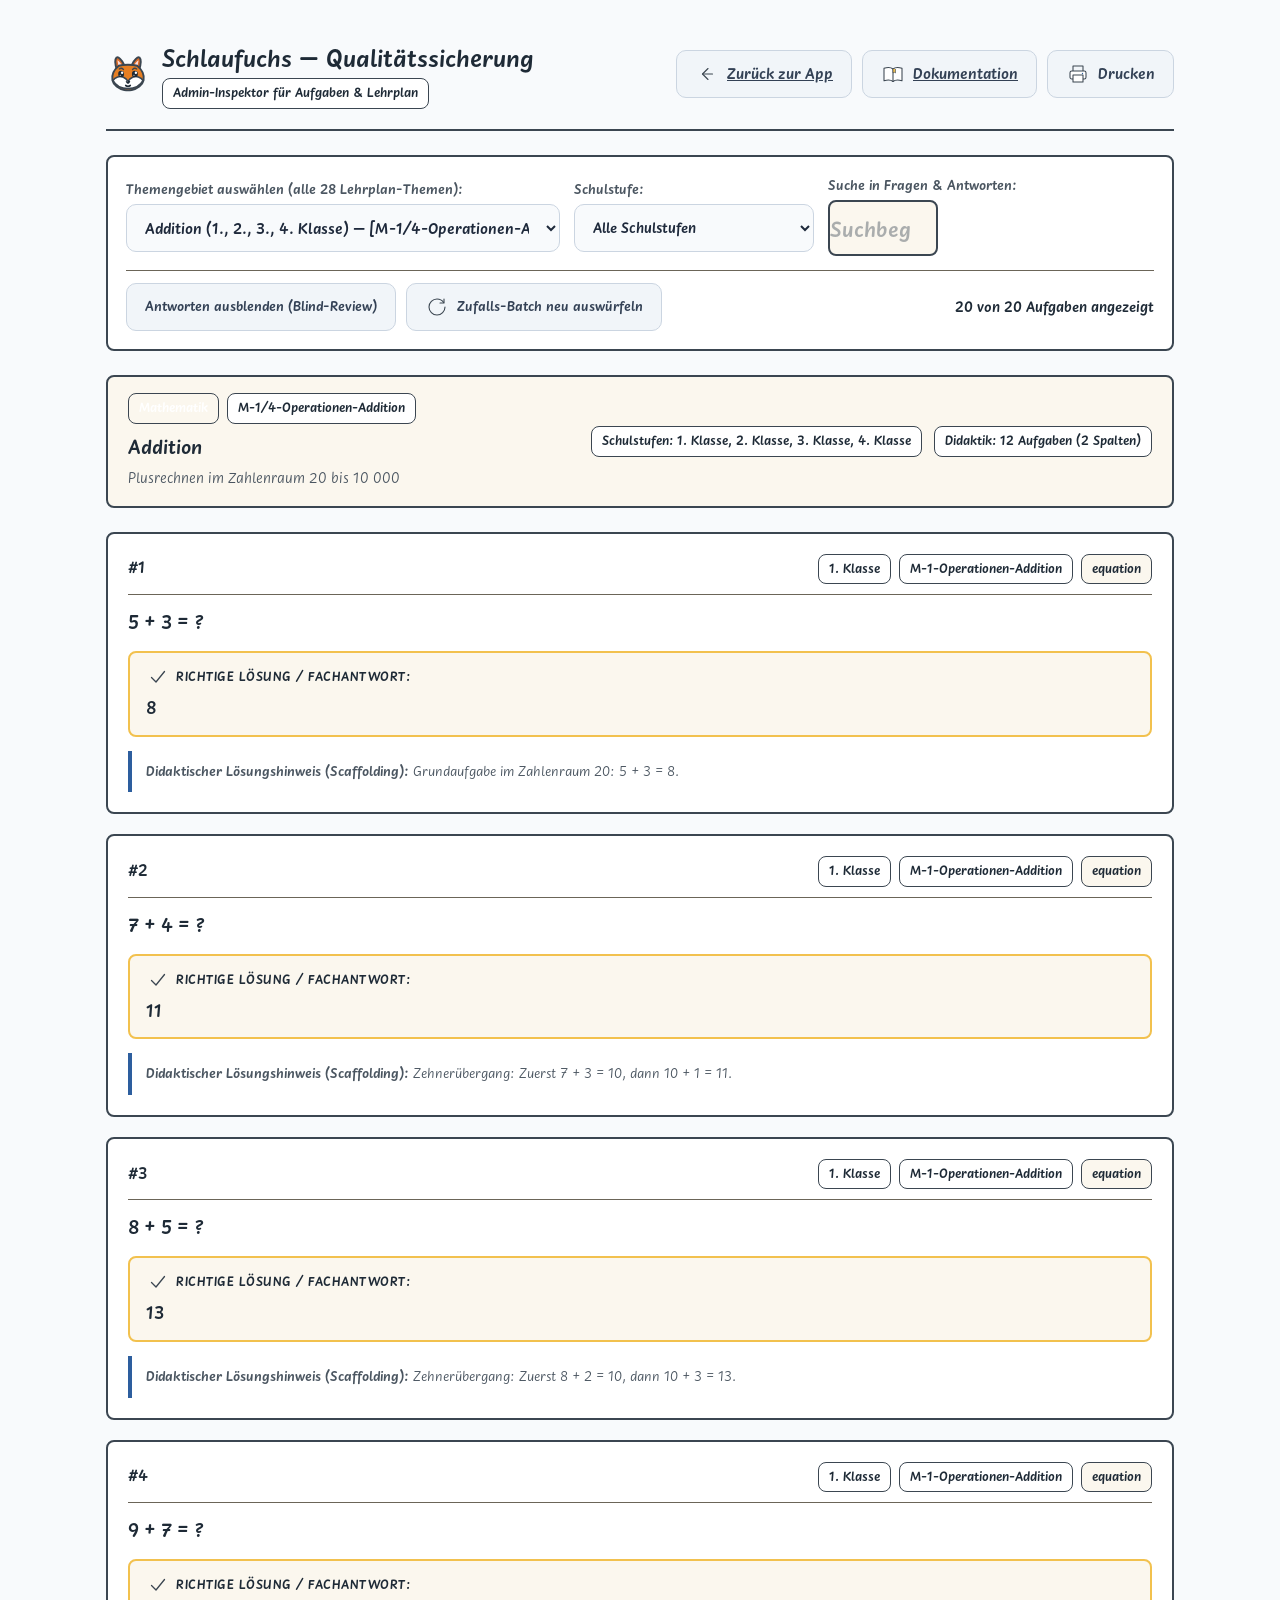
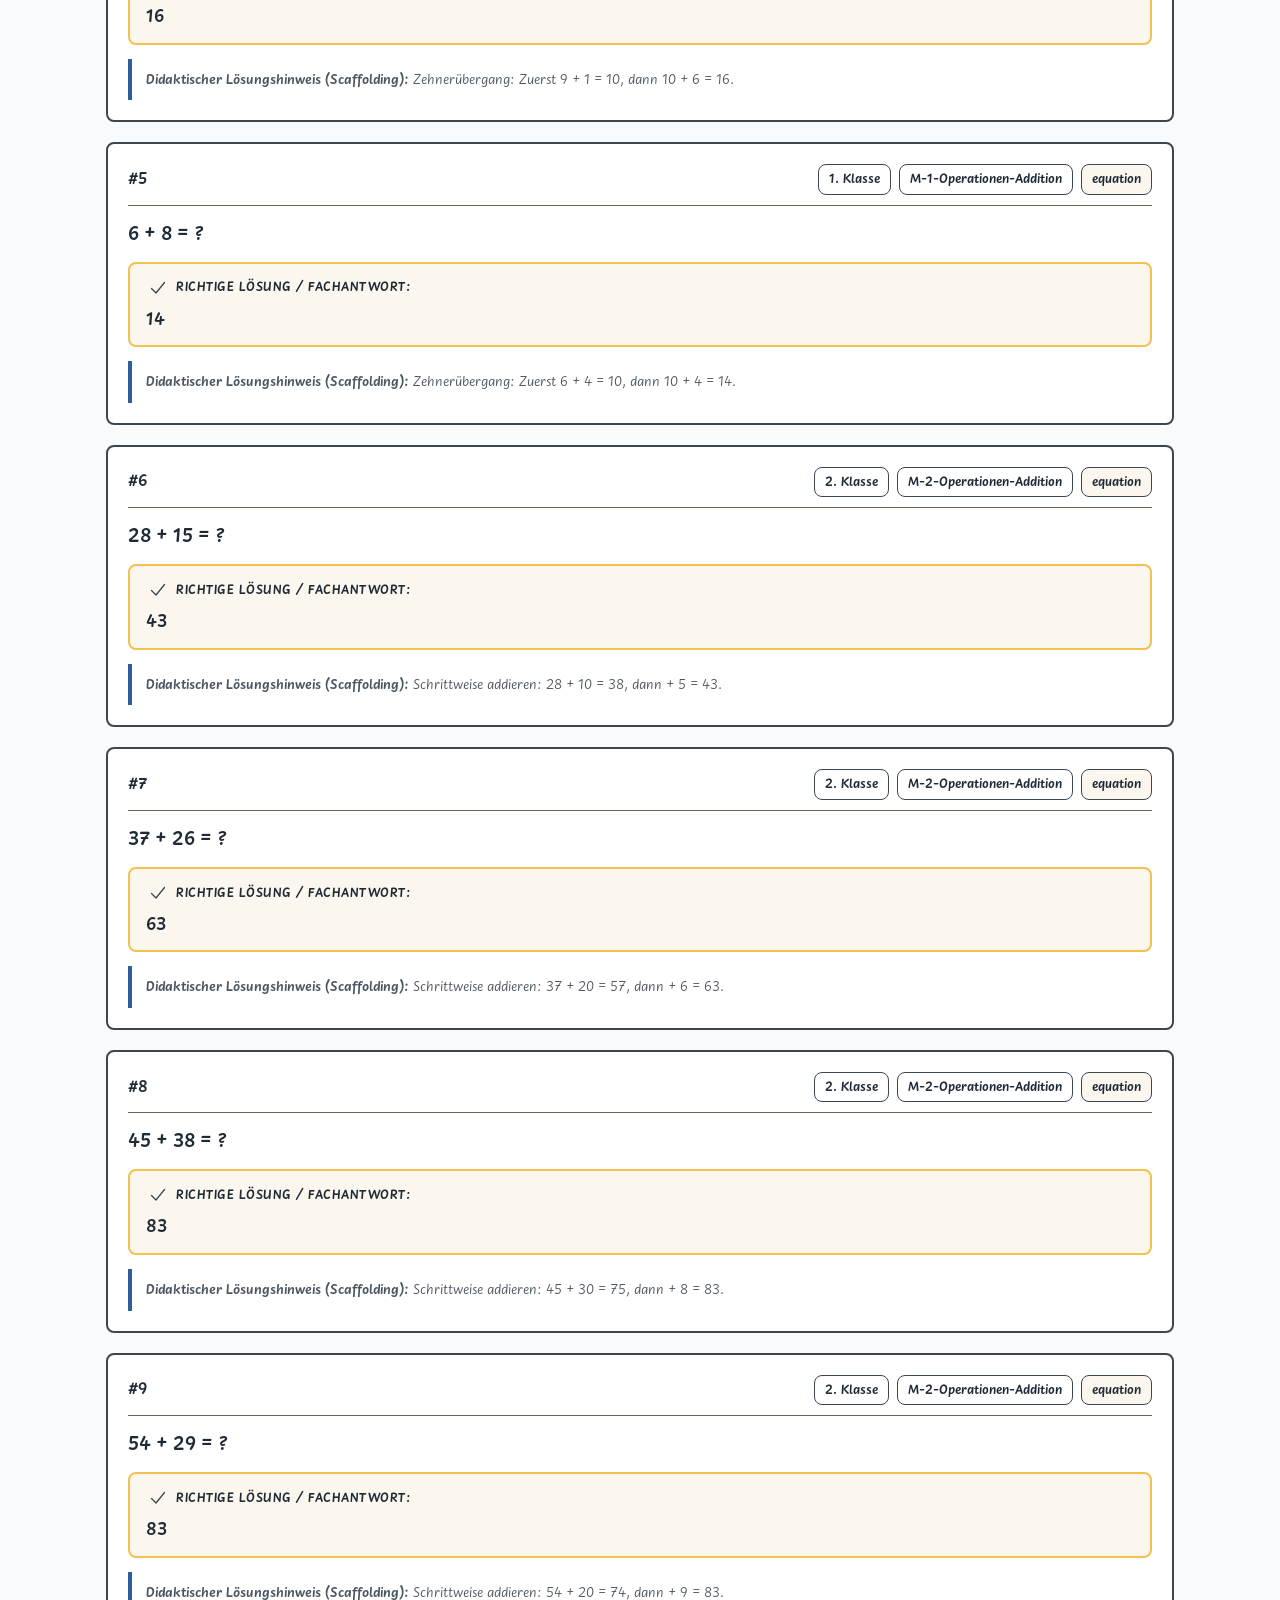
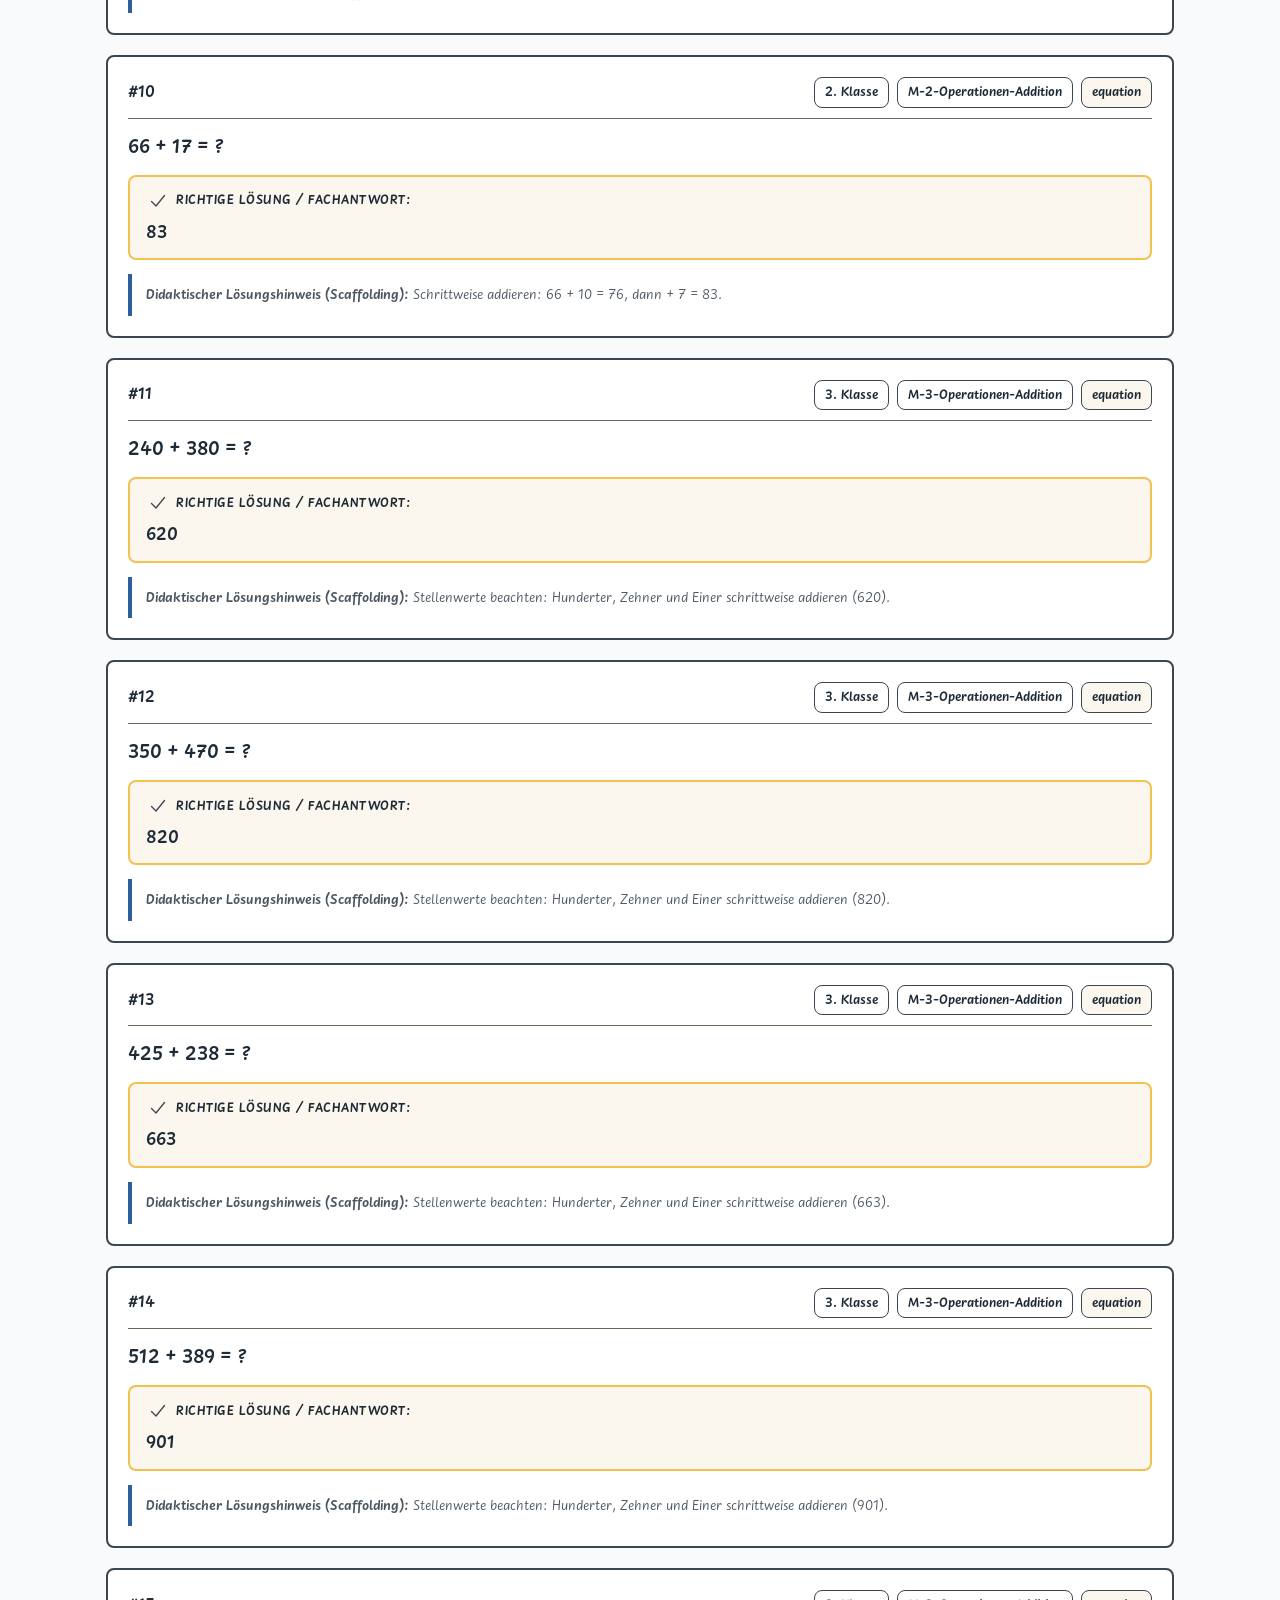
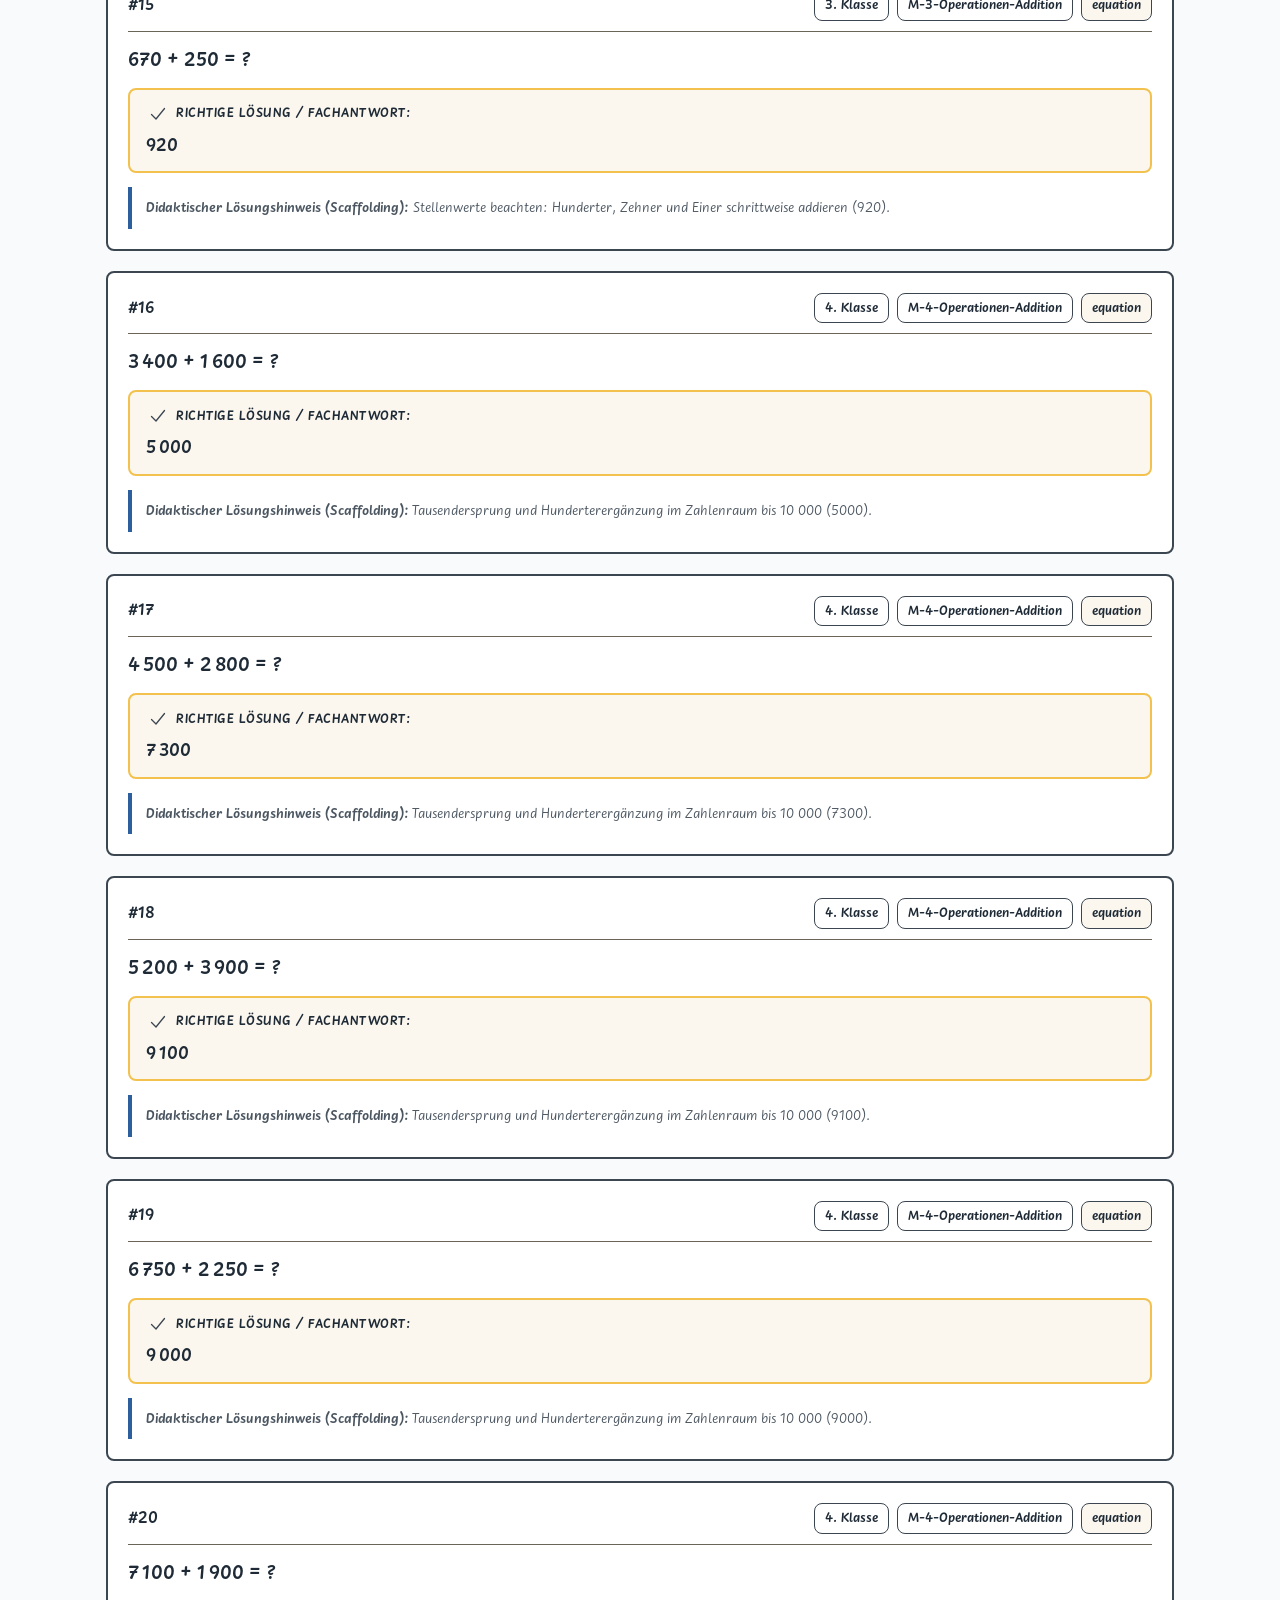
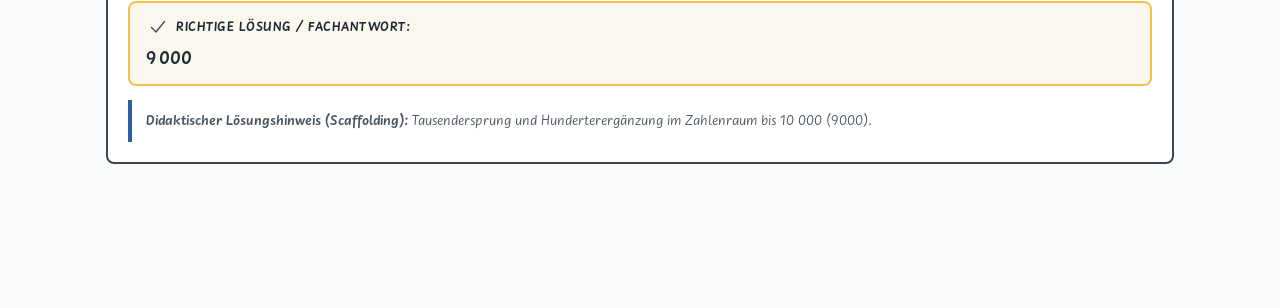
==== admin.html @ 3c5299da "refactor(admin): UX-Overhaul des Elternbereichs und einheitliches Design-System - Konsolidierung des" ====
<!DOCTYPE html>
<html lang="de-AT">
<head>
  <meta charset="UTF-8">
  <meta name="viewport" content="width=device-width, initial-scale=1.0">
  <title>Schlaufuchs – Aufgaben-Qualitätssicherung</title>
  <link rel="manifest" href="manifest.webmanifest">
  <meta name="theme-color" content="#FBF7EE">
  <link rel="stylesheet" href="css/tokens.css">
  <link rel="stylesheet" href="style.css">
  <style>
    /* Spezifische Layout-Stile für die Admin-QS-Seite (100 % Tokens, kein SaaS-Look) */
    .qa-page-container {
      max-width: 1100px;
      margin: 0 auto;
      padding: 24px 16px 64px 16px;
    }

    .qa-header {
      display: flex;
      justify-content: space-between;
      align-items: center;
      flex-wrap: wrap;
      gap: 16px;
      padding-bottom: 20px;
      border-bottom: 2px solid var(--linie);
      margin-bottom: 24px;
    }

    .qa-header-title {
      display: flex;
      align-items: center;
      gap: 12px;
    }

    .qa-header-title h1 {
      font-size: 1.6rem;
      margin: 0;
      color: var(--tinte);
    }

    .qa-badge {
      display: inline-block;
      padding: 4px 10px;
      background: var(--flaeche);
      border: 1.5px solid var(--linie);
      border-radius: var(--radius);
      font-size: 0.85rem;
      font-weight: 700;
      color: var(--tinte);
    }

    .qa-nav-actions {
      display: flex;
      gap: 10px;
      flex-wrap: wrap;
    }

    .qa-filter-panel {
      background: var(--flaeche);
      border: 2px solid var(--linie);
      border-radius: var(--radius);
      padding: 18px;
      margin-bottom: 24px;
      display: flex;
      flex-direction: column;
      gap: 14px;
    }

    .qa-filter-row {
      display: flex;
      gap: 14px;
      flex-wrap: wrap;
      align-items: center;
    }

    .qa-filter-group {
      display: flex;
      flex-direction: column;
      gap: 4px;
      flex: 1;
      min-width: 240px;
    }

    .qa-filter-label {
      font-weight: 700;
      font-size: 0.9rem;
      color: var(--tinte-leise);
    }

    .qa-topic-summary {
      background: var(--papier);
      border: 2px solid var(--linie);
      border-radius: var(--radius);
      padding: 16px 20px;
      margin-bottom: 24px;
      display: flex;
      justify-content: space-between;
      align-items: center;
      flex-wrap: wrap;
      gap: 16px;
    }

    .qa-topic-meta {
      display: flex;
      flex-direction: column;
      gap: 4px;
    }

    .qa-topic-meta h2 {
      margin: 0;
      font-size: 1.3rem;
      color: var(--tinte);
    }

    .qa-topic-meta p {
      margin: 0;
      color: var(--tinte-leise);
      font-size: 0.95rem;
    }

    .qa-topic-stats {
      display: flex;
      gap: 12px;
      align-items: center;
      flex-wrap: wrap;
    }

    .qa-task-card {
      background: var(--flaeche);
      border: 2px solid var(--linie);
      border-radius: var(--radius);
      padding: 20px;
      margin-bottom: 20px;
      display: flex;
      flex-direction: column;
      gap: 14px;
      break-inside: avoid;
    }

    .qa-task-header {
      display: flex;
      justify-content: space-between;
      align-items: center;
      flex-wrap: wrap;
      gap: 8px;
      padding-bottom: 10px;
      border-bottom: 1px solid var(--linie-leise);
    }

    .qa-task-index {
      font-weight: 800;
      font-size: 1.05rem;
      color: var(--tinte);
    }

    .qa-task-badges {
      display: flex;
      gap: 8px;
      align-items: center;
      flex-wrap: wrap;
    }

    .qa-task-question {
      font-size: 1.25rem;
      font-weight: 700;
      color: var(--tinte);
      line-height: 1.4;
      white-space: pre-wrap;
    }

    .qa-visual-box {
      max-width: 240px;
      margin: 8px 0;
      padding: 8px;
      background: var(--papier);
      border: 1px solid var(--linie-leise);
      border-radius: var(--radius);
      display: flex;
      justify-content: center;
      align-items: center;
    }

    .qa-visual-box svg {
      max-width: 100%;
      height: auto;
      display: block;
    }

    .qa-answer-box {
      background: var(--papier);
      border: 2px solid var(--richtig);
      border-radius: var(--radius);
      padding: 12px 16px;
      display: flex;
      flex-direction: column;
      gap: 6px;
    }

    .qa-answer-title {
      font-size: 0.85rem;
      font-weight: 800;
      text-transform: uppercase;
      letter-spacing: 0.5px;
      color: var(--tinte);
      display: flex;
      align-items: center;
      gap: 6px;
    }

    .qa-answer-content {
      font-size: 1.15rem;
      font-weight: 800;
      color: var(--tinte);
    }

    .qa-options-list {
      display: grid;
      grid-template-columns: repeat(auto-fit, minmax(200px, 1fr));
      gap: 8px;
      margin-top: 8px;
    }

    .qa-option-item {
      padding: 8px 12px;
      border: 1.5px solid var(--linie-leise);
      border-radius: var(--radius);
      background: var(--flaeche);
      font-size: 0.95rem;
      display: flex;
      align-items: center;
      gap: 8px;
    }

    .qa-option-item.correct {
      border-color: var(--richtig);
      background: #FDF9EE;
      font-weight: 700;
    }

    .qa-hint-box {
      padding: 10px 14px;
      background: var(--flaeche);
      border-left: 4px solid var(--mathe);
      border-radius: 0 var(--radius) var(--radius) 0;
      font-size: 0.9rem;
      color: var(--tinte-leise);
    }

    .qa-hidden-answer {
      color: transparent;
      background: var(--linie-leise);
      border-radius: var(--radius);
      user-select: none;
      transition: background 0.2s ease, color 0.2s ease;
    }

    .qa-hidden-answer:hover {
      color: var(--tinte);
      background: transparent;
      cursor: pointer;
    }

    @media print {
      .qa-header, .qa-filter-panel, .qa-nav-actions {
        display: none !important;
      }
      .qa-page-container {
        padding: 0;
        max-width: 100%;
      }
      .qa-task-card {
        border-color: #000;
        page-break-inside: avoid;
      }
    }
  </style>
</head>
<body>
  <div class="qa-page-container">
    
    <!-- HEADER -->
    <header class="qa-header">
      <div class="qa-header-title">
        <img src="assets/icons/fuchs.svg" width="44" height="44" alt="Schlaufuchs">
        <div>
          <h1>Schlaufuchs – Qualitätssicherung</h1>
          <span class="qa-badge">Admin-Inspektor für Aufgaben & Lehrplan</span>
        </div>
      </div>
      <div class="qa-nav-actions">
        <a href="index.html" class="btn btn-secondary">
          <img src="assets/icons/zurueck.svg" class="icon-inline-svg" alt="">
          <span>Zurück zur App</span>
        </a>
        <a href="dokumentation.html" class="btn btn-secondary">
          <img src="assets/icons/buch.svg" class="icon-inline-svg" alt="">
          <span>Dokumentation</span>
        </a>
        <button id="btn-print-qa" class="btn btn-secondary" onclick="window.print()">
          <img src="assets/icons/drucken.svg" class="icon-inline-svg" alt="">
          <span>Drucken</span>
        </button>
      </div>
    </header>

    <!-- FILTER & STEUERUNG -->
    <section class="qa-filter-panel" aria-label="Aufgaben-Filter">
      <div class="qa-filter-row">
        <!-- Themen-Auswahl Dropdown -->
        <div class="qa-filter-group" style="flex: 2;">
          <label for="select-qa-topic" class="qa-filter-label">Themengebiet auswählen (alle 28 Lehrplan-Themen):</label>
          <select id="select-qa-topic" class="select-input" style="font-weight: 700; font-size: 1rem;"></select>
        </div>

        <!-- Schulstufen-Filter -->
        <div class="qa-filter-group" style="flex: 1;">
          <label for="select-qa-grade" class="qa-filter-label">Schulstufe:</label>
          <select id="select-qa-grade" class="select-input">
            <option value="all">Alle Schulstufen</option>
            <option value="1">1. Klasse</option>
            <option value="2">2. Klasse</option>
            <option value="3">3. Klasse</option>
            <option value="4">4. Klasse</option>
          </select>
        </div>

        <!-- Volltext-Suche -->
        <div class="qa-filter-group" style="flex: 1.5;">
          <label for="input-qa-search" class="qa-filter-label">Suche in Fragen & Antworten:</label>
          <input type="search" id="input-qa-search" class="task-input" placeholder="Suchbegriff eingeben..." autocomplete="off">
        </div>
      </div>

      <div class="qa-filter-row" style="justify-content: space-between; border-top: 1px solid var(--linie-leise); padding-top: 12px;">
        <div style="display: flex; gap: 10px; align-items: center; flex-wrap: wrap;">
          <button id="btn-toggle-answers" class="btn btn-secondary" style="font-size: 0.9rem;">
            <span>Antworten ausblenden (Blind-Review)</span>
          </button>
          <button id="btn-regenerate-batch" class="btn btn-secondary" style="font-size: 0.9rem;">
            <img src="assets/icons/neuladen.svg" class="icon-inline-svg" alt="">
            <span>Zufalls-Batch neu auswürfeln</span>
          </button>
        </div>
        <div id="qa-stats-counter" style="font-weight: 700; color: var(--tinte); font-size: 0.95rem;">
          0 Aufgaben geladen
        </div>
      </div>
    </section>

    <!-- THEMEN-STECKBRIEF -->
    <section id="qa-topic-summary" class="qa-topic-summary"></section>

    <!-- AUFGABEN-LISTE -->
    <main id="qa-tasks-container"></main>

  </div>

  <!-- CORE & LOGIK-SKRIPTE -->
  <script src="js/core/format.js"></script>
  <script src="js/core/storage.js"></script>
  <script src="js/core/random.js"></script>
  <script src="js/core/texte.js"></script>
  <script src="js/core/topics.js"></script>
  <script src="js/clock.js"></script>
  <script src="js/signs.js"></script>
  <script src="js/generators/math.js"></script>
  <script src="js/generators/german.js"></script>
  <script src="js/generators/general.js"></script>
  <script src="js/generators/brain.js"></script>
  <script src="js/admin-qa.js"></script>

  <!-- INTERAKTIVER CONTROLLER FÜR DIE ADMIN-SEITE -->
  <script>
    (function () {
      'use strict';

      const QA = window.Schlaufuchs.AdminQA;
      const Topics = window.Schlaufuchs.Topics;

      let currentTopicId = 'math-addition';
      let currentQuestions = [];
      let answersHidden = false;

      const topicSelect = document.getElementById('select-qa-topic');
      const gradeSelect = document.getElementById('select-qa-grade');
      const searchInput = document.getElementById('input-qa-search');
      const toggleAnswersBtn = document.getElementById('btn-toggle-answers');
      const regenerateBtn = document.getElementById('btn-regenerate-batch');
      const summaryEl = document.getElementById('qa-topic-summary');
      const containerEl = document.getElementById('qa-tasks-container');
      const statsEl = document.getElementById('qa-stats-counter');

      function init() {
        populateTopicDropdown();
        loadTopic(currentTopicId);

        topicSelect.addEventListener('change', (e) => {
          currentTopicId = e.target.value;
          loadTopic(currentTopicId);
        });

        gradeSelect.addEventListener('change', renderQuestions);
        searchInput.addEventListener('input', renderQuestions);

        toggleAnswersBtn.addEventListener('click', () => {
          answersHidden = !answersHidden;
          toggleAnswersBtn.querySelector('span').textContent = answersHidden 
            ? 'Antworten einblenden' 
            : 'Antworten ausblenden (Blind-Review)';
          renderQuestions();
        });

        regenerateBtn.addEventListener('click', () => {
          loadTopic(currentTopicId);
        });
      }

      function populateTopicDropdown() {
        const all = QA.getAllTopics();
        const subjects = [
          { key: 'math', label: 'Mathematik' },
          { key: 'german', label: 'Deutsch' },
          { key: 'general', label: 'Sachunterricht' },
          { key: 'brain', label: 'Gehirntraining' }
        ];

        topicSelect.innerHTML = '';
        subjects.forEach(sub => {
          const group = document.createElement('optgroup');
          group.label = sub.label;
          const subTopics = all.filter(t => t.subject === sub.key);
          subTopics.forEach(t => {
            const opt = document.createElement('option');
            opt.value = t.id;
            const gradesLabel = t.grades.map(g => `${g}.`).join(', ') + ' Klasse';
            opt.textContent = `${t.title} (${gradesLabel}) – [${t.lehrplanRef}]`;
            group.appendChild(opt);
          });
          topicSelect.appendChild(group);
        });

        // Set default
        topicSelect.value = currentTopicId;
      }

      function loadTopic(topicId) {
        const topic = QA.getTopic(topicId);
        if (!topic) return;

        currentQuestions = QA.getAllQuestionsForTopic(topicId, { seed: Date.now() });
        renderTopicSummary(topic);
        renderQuestions();
      }

      function renderTopicSummary(topic) {
        const subjectLabel = Topics.getSubjectLabel(topic.subject);
        const archetypeLabel = Topics.getArchetypeLabel(topic.archetype);
        const gradesText = topic.grades.map(g => `${g}. Klasse`).join(', ');

        summaryEl.innerHTML = `
          <div class="qa-topic-meta">
            <div style="display: flex; gap: 8px; align-items: center; margin-bottom: 4px;">
              <span class="qa-badge" style="background: var(--${topic.subject}); color: #fff;">${escapeHtml(subjectLabel)}</span>
              <span class="qa-badge">${escapeHtml(topic.lehrplanRef)}</span>
            </div>
            <h2>${escapeHtml(topic.title)}</h2>
            <p>${escapeHtml(topic.subtitle)}</p>
          </div>
          <div class="qa-topic-stats">
            <div class="qa-badge">Schulstufen: ${escapeHtml(gradesText)}</div>
            <div class="qa-badge">Didaktik: ${escapeHtml(archetypeLabel)}</div>
          </div>
        `;
      }

      function renderQuestions() {
        const gradeFilter = gradeSelect.value;
        const queryFilter = searchInput.value;

        const filtered = QA.filterQuestions(currentQuestions, {
          grade: gradeFilter,
          query: queryFilter
        });

        statsEl.textContent = `${filtered.length} von ${currentQuestions.length} Aufgaben angezeigt`;

        if (filtered.length === 0) {
          containerEl.innerHTML = `
            <div class="qa-task-card" style="text-align: center; padding: 40px; color: var(--tinte-leise);">
              <h3>Keine passenden Aufgaben gefunden</h3>
              <p>Passe den Schulstufen-Filter an oder leere das Suchfeld.</p>
            </div>
          `;
          return;
        }

        let html = '';
        filtered.forEach(q => {
          let optionsHtml = '';
          if (Array.isArray(q.options) && q.options.length > 0) {
            optionsHtml = '<div class="qa-options-list">';
            q.options.forEach(opt => {
              const optCls = opt.isCorrect ? 'qa-option-item correct' : 'qa-option-item';
              const mark = opt.isCorrect ? '✓' : '○';
              optionsHtml += `
                <div class="${optCls}">
                  <span style="font-weight: 800;">${mark}</span>
                  <span>${escapeHtml(opt.text)}</span>
                </div>
              `;
            });
            optionsHtml += '</div>';
          }

          let visualHtml = '';
          if (q.visualHtml) {
            visualHtml = `<div class="qa-visual-box">${q.visualHtml}</div>`;
          }

          const answerBlurCls = answersHidden ? 'qa-hidden-answer' : '';

          html += `
            <article class="qa-task-card">
              <div class="qa-task-header">
                <span class="qa-task-index">#${q.index}</span>
                <div class="qa-task-badges">
                  <span class="qa-badge">${q.schulstufe}. Klasse</span>
                  <span class="qa-badge">${escapeHtml(q.lehrplanRef)}</span>
                  <span class="qa-badge" style="background: var(--papier);">${escapeHtml(q.type)}</span>
                </div>
              </div>

              <div class="qa-task-question">${escapeHtml(q.questionText)}</div>

              ${visualHtml}

              <div class="qa-answer-box">
                <div class="qa-answer-title">
                  <img src="assets/icons/hakerl.svg" class="icon-inline-svg" alt="">
                  <span>Richtige Lösung / Fachantwort:</span>
                </div>
                <div class="qa-answer-content ${answerBlurCls}">${escapeHtml(q.correctAnswer)}</div>
                ${optionsHtml}
              </div>

              ${q.hint ? `
                <div class="qa-hint-box">
                  <strong>Didaktischer Lösungshinweis (Scaffolding):</strong> ${escapeHtml(q.hint)}
                </div>
              ` : ''}
            </article>
          `;
        });

        containerEl.innerHTML = html;
      }

      function escapeHtml(str) {
        if (!str) return '';
        return String(str)
          .replace(/&/g, '&amp;')
          .replace(/</g, '&lt;')
          .replace(/>/g, '&gt;')
          .replace(/"/g, '&quot;');
      }

      window.addEventListener('DOMContentLoaded', init);
    })();
  </script>
</body>
</html>
---- css/tokens.css ----
/*
  Schlaufuchs – Design-Tokens (Vorlage)
  Kopieren nach css/tokens.css. Dies ist die EINZIGE Quelle für Farben, Abstände und Rahmen.
  Kontrast geprüft (WCAG 2.2): Textfarben auf --papier mindestens 4,5 : 1.
  Keine Verläufe, keine Schatten, keine Blur-Effekte.
*/

@font-face {
  font-family: "PrimaeText";
  src: url("../fonts/PrimaeText-Regular.otf") format("opentype");
  font-weight: 400;
  font-style: normal;
  font-display: swap;
}
@font-face {
  font-family: "PrimaeText";
  src: url("../fonts/PrimaeText-Bold.otf") format("opentype");
  font-weight: 700;
  font-style: normal;
  font-display: swap;
}
@font-face {
  font-family: "Primae";
  src: url("../fonts/Primae-Regular.otf") format("opentype");
  font-weight: 400;
  font-style: normal;
  font-display: swap;
}
@font-face {
  font-family: "Primae";
  src: url("../fonts/Primae-Bold.otf") format("opentype");
  font-weight: 700;
  font-style: normal;
  font-display: swap;
}

:root {
  /* Fläche und Text */
  --papier:        #FBF7EE;   /* Seitenhintergrund, warmes Papier */
  --flaeche:       #FFFFFF;   /* Arbeitsblatt (Aufgabe) */
  --tinte:         #1E2A36;   /* Haupttext, 13,6 : 1 auf Papier */
  --tinte-leise:   #4A5560;   /* Nebentext, 7,1 : 1 */
  --linie:         #3B4651;   /* Rahmen 2 px */
  --linie-leise:   #6B6558;   /* feine Trennlinie, 5,4 : 1 */

  /* Fächer (Fläche mit weißer Schrift: mindestens 5 : 1) */
  --mathe:         #2D5E9E;   /* Blau */
  --mathe-hell:    #DCE8F6;
  --deutsch:       #B5502B;   /* Ziegel/Orange */
  --deutsch-hell:  #F6E1D8;
  --sach:          #2F7A4F;   /* Grün */
  --sach-hell:     #DCEFE3;
  --denken:        #6B4C9A;   /* Violett (Gehirntraining) */
  --denken-hell:   #E7DFF3;

  /* Rückmeldung: bewusst weder Rot noch Grün */
  --richtig:       #F2C14E;   /* Sonnengelb, dunkler Text darauf: 8,7 : 1 */
  --nochmal:       #E6EAF0;   /* ruhiges Grau-Blau, 12 : 1 */
  --fokus:         #1E2A36;   /* Fokus-Ring */

  /* Abstände (8-px-Raster) */
  --abstand-1: 8px;
  --abstand-2: 12px;
  --abstand-3: 16px;
  --abstand-4: 24px;
  --abstand-5: 32px;
  --abstand-6: 48px;

  /* Bedienelemente */
  --ziel-min: 56px;           /* Mindestgröße Touch-Ziel */
  --ziel-abstand: 12px;       /* Mindestabstand zwischen Zielen */
  --rahmen: 2px solid var(--linie);
  --radius: 8px;              /* klein und einheitlich, keine Pillen */

  /* Schrift */
  --schrift-text: "PrimaeText", "Atkinson Hyperlegible", "Verdana", "Segoe UI", sans-serif;
  --schrift-zahl: "Primae", "PrimaeText", "Verdana", sans-serif;
  --text-basis: 1.25rem;      /* 20 px */
  --text-aufgabe: 2.4rem;     /* Aufgabe im Fokus */
  --text-titel: 1.75rem;
  --zeilenhoehe: 1.5;
}

/* Hinweis: "Atkinson Hyperlegible" nur als Fallback-Name. Es wird NICHT von außen geladen. */

html {
  background: var(--papier);
  color: var(--tinte);
  font-family: var(--schrift-text);
  font-size: 100%;
  line-height: var(--zeilenhoehe);
  touch-action: manipulation;
  -webkit-text-size-adjust: 100%;
}

:focus-visible {
  outline: 3px solid var(--fokus);
  outline-offset: 3px;
}

/* Bewegung nur als kurze Reaktion. Nie Dauerschleifen. */
@media (prefers-reduced-motion: reduce) {
  *, *::before, *::after {
    animation-duration: 0.01ms !important;
    animation-iteration-count: 1 !important;
    transition-duration: 0.01ms !important;
  }
}
---- style.css ----
/* ========================================================
   ÖSTERREICHISCHE SCHULSCHRIFT „PRIMAE“ (100% OFFLINE)
   ======================================================== */
@font-face {
  font-family: 'PrimaeText';
  src: url('fonts/PrimaeText-Regular.otf') format('opentype');
  font-weight: 400;
  font-style: normal;
  font-display: swap;
}

@font-face {
  font-family: 'PrimaeText';
  src: url('fonts/PrimaeText-Semibold.otf') format('opentype');
  font-weight: 600;
  font-style: normal;
  font-display: swap;
}

@font-face {
  font-family: 'PrimaeText';
  src: url('fonts/PrimaeText-Bold.otf') format('opentype');
  font-weight: 700;
  font-style: normal;
  font-display: swap;
}

@font-face {
  font-family: 'PrimaeText';
  src: url('fonts/PrimaeText-Cursive.otf') format('opentype');
  font-weight: 400;
  font-style: italic;
  font-display: swap;
}

@font-face {
  font-family: 'Primae';
  src: url('fonts/Primae-Regular.otf') format('opentype');
  font-weight: 400;
  font-style: normal;
  font-display: swap;
}

@font-face {
  font-family: 'Primae';
  src: url('fonts/Primae-Semibold.otf') format('opentype');
  font-weight: 600;
  font-style: normal;
  font-display: swap;
}

@font-face {
  font-family: 'Primae';
  src: url('fonts/Primae-Bold.otf') format('opentype');
  font-weight: 700;
  font-style: normal;
  font-display: swap;
}

@font-face {
  font-family: 'PrimaeCursive';
  src: url('fonts/Primae-Cursive.otf') format('opentype');
  font-weight: 400;
  font-style: normal;
  font-display: swap;
}

:root {
  --primary-color: #2563eb;
  --primary-hover: #1d4ed8;
  --primary-light: #eff6ff;
  
  --math-color: #1d4ed8;
  --math-light: #eff6ff;
  --math-border: #bfdbfe;

  --german-color: #b91c1c;
  --german-light: #fef2f2;
  --german-border: #fecaca;

  --general-color: #047857;
  --general-light: #ecfdf5;
  --general-border: #a7f3d0;

  --brain-color: #6d28d9;
  --brain-light: #faf5ff;
  --brain-border: #e9d5ff;

  --success-color: #15803d;
  --success-light: #f0fdf4;
  --success-border: #86efac;
  
  --error-color: #dc2626;
  --error-light: #fef2f2;
  --error-border: #fca5a5;

  --star-gold: #d97706;

  --bg-canvas: #f8fafc;
  --card-bg: #ffffff;
  --text-main: #0f172a;
  --text-muted: #64748b;
  --border-radius: 16px;
  --border-radius-sm: 10px;

  --shadow-sm: 0 1px 3px rgba(0, 0, 0, 0.05), 0 1px 2px rgba(0, 0, 0, 0.03);
  --shadow-md: 0 4px 12px rgba(0, 0, 0, 0.05);
  --shadow-lg: 0 10px 24px rgba(0, 0, 0, 0.08);

  --font-family: 'PrimaeText', -apple-system, BlinkMacSystemFont, 'Segoe UI', Roboto, 'Helvetica Neue', Arial, sans-serif;
  --font-display: 'Primae', 'PrimaeText', var(--font-family);
  --font-cursive: 'PrimaeText-Cursive', 'PrimaeCursive', cursive;
}

* {
  box-sizing: border-box;
  margin: 0;
  padding: 0;
  -webkit-tap-highlight-color: transparent;
}

html, body {
  width: 100%;
  min-height: 100vh;
  touch-action: manipulation; /* Verhindert Double-Tap-Zoom auf iPads */
}

body {
  font-family: var(--font-family);
  background: var(--bg-canvas);
  color: var(--text-main);
  padding: 16px 16px 60px;
  position: relative;
  overflow-x: hidden;
  -webkit-font-smoothing: antialiased;
}

.app-container {
  max-width: 920px;
  margin: 0 auto;
  display: flex;
  flex-direction: column;
  gap: 16px;
}

/* ========================================================
   IMMERSIVER FOKUS-MODUS BEIM ÜBEN (KEIN DOPPEL-HEADER!)
   ======================================================== */
body.in-exercise .main-header {
  display: none;
}

body.in-exercise {
  padding-top: 12px;
}

body.in-exercise .app-container {
  gap: 12px;
  max-width: 960px;
}

/* ========================================================
   HEADER & TOP BAR (Sanfte, ruhige Kachel-Ästhetik)
   ======================================================== */
.main-header {
  background: var(--card-bg, #ffffff);
  border-radius: var(--border-radius, 16px);
  padding: 12px 20px;
  box-shadow: var(--shadow-sm);
  border: 1.5px solid #e2e8f0;
  display: flex;
  align-items: center;
  justify-content: space-between;
  flex-wrap: wrap;
  gap: 12px;
}

.brand {
  display: flex;
  align-items: center;
  gap: 10px;
  cursor: pointer;
  user-select: none;
  transition: opacity 0.15s ease;
}

.brand:hover {
  opacity: 0.85;
}

.brand:focus-visible {
  outline: 2px solid var(--mathe, #2255A4);
  outline-offset: 2px;
}

.brand-icon {
  font-size: 2rem;
  line-height: 1;
}

.brand-text h1 {
  font-size: 1.45rem;
  font-weight: 900;
  color: #0f172a;
  line-height: 1.1;
}

.brand-sub {
  font-size: 0.8rem;
  font-weight: 700;
  color: var(--text-muted, #64748b);
}

/* Zentrierte Kind-Identität (Sanfte Kachel-Ästhetik) */
.header-center-identity {
  display: flex;
  align-items: center;
  justify-content: center;
}

.header-child-pill,
.header-profile-btn {
  display: inline-flex;
  align-items: center;
  gap: 8px;
  background: #f8fafc;
  border: 1.5px solid #cbd5e1;
  border-radius: 999px;
  padding: 6px 14px 6px 10px;
  font-family: var(--font-family);
  font-size: 0.95rem;
  font-weight: 800;
  color: #1e293b;
  cursor: pointer;
  transition: all 0.2s ease;
  min-height: 44px;
}

.header-child-pill:hover,
.header-profile-btn:hover {
  background: #f1f5f9;
  border-color: #94a3b8;
}

.header-child-pill:focus-visible,
.header-profile-btn:focus-visible {
  outline: 2px solid var(--mathe, #2255A4);
  outline-offset: 2px;
}

.pill-divider {
  color: #94a3b8;
  font-weight: 400;
  margin: 0 4px;
}

.user-avatar {
  font-size: 1.3rem;
  line-height: 1;
  display: inline-flex;
  align-items: center;
}

.profile-caret {
  font-size: 0.8rem;
  color: #64748b;
  margin-left: 2px;
}

.stars-badge {
  display: flex;
  align-items: center;
  gap: 6px;
  background: #fffbeb;
  color: #92400e;
  border: 1.5px solid #fde68a;
  padding: 6px 14px;
  border-radius: 999px;
  font-weight: 800;
  font-size: 0.95rem;
  box-shadow: var(--shadow-sm);
  min-height: 44px;
}

.star-icon {
  color: var(--star-gold, #F2C14E);
  font-size: 1.15rem;
  display: inline-flex;
  align-items: center;
}

/* Werkzeuge & Aktionen (Luftige freie Icons ohne Boxen-Flut) */
.header-tools-group {
  display: flex;
  align-items: center;
  gap: 6px;
}

.header-tools-subgroup {
  display: flex;
  align-items: center;
  gap: 6px;
}

.header-tools-divider {
  display: inline-block;
  width: 1px;
  height: 24px;
  background: #cbd5e1;
  margin: 0 4px;
}

.header-tool-btn {
  background: transparent;
  border: 1.5px solid transparent;
  border-radius: 12px;
  padding: 8px 10px;
  font-size: 1.2rem;
  cursor: pointer;
  display: inline-flex;
  align-items: center;
  justify-content: center;
  position: relative;
  transition: all 0.15s ease;
  min-height: 44px;
  min-width: 44px;
  color: #475569;
}

.header-tool-btn:hover {
  background: #f1f5f9;
  border-color: #cbd5e1;
  color: #0f172a;
}

.header-tool-btn:focus-visible {
  outline: 2px solid var(--mathe, #2255A4);
  outline-offset: 2px;
}

.header-tool-btn.has-packs {
  border-color: #d97706;
  background: #fffbeb;
}

.header-tool-btn.active {
  background: var(--mathe-hell, #DCE8F6);
  border-color: var(--mathe, #2255A4);
  color: var(--mathe, #2255A4);
}

/* Views toggling */
.view-section {
  display: none;
  flex-direction: column;
  gap: 20px;
}

.view-section.active {
  display: flex;
}

/* =========================================
   MENÜ / THEMENAUSWAHL
   ========================================= */

.grade-segmented-control,
.class-filter-bar {
  display: inline-flex;
  align-self: center;
  margin: 6px auto 16px auto;
  background: #f1f5f9;
  border: 1.5px solid #cbd5e1;
  border-radius: 999px;
  padding: 4px;
  gap: 4px;
  max-width: 100%;
  overflow-x: auto;
  box-shadow: inset 0 1px 2px rgba(0, 0, 0, 0.04);
}

.filter-label {
  display: none;
}

.filter-btn {
  font-family: var(--font-family);
  font-size: 0.92rem;
  font-weight: 800;
  padding: 8px 18px;
  min-height: 40px;
  border-radius: 999px;
  border: 1.5px solid transparent;
  background: transparent;
  color: #475569;
  cursor: pointer;
  transition: all 0.15s ease;
  user-select: none;
  white-space: nowrap;
  display: inline-flex;
  align-items: center;
  justify-content: center;
}

.filter-btn:hover {
  color: #0f172a;
  background: rgba(255, 255, 255, 0.6);
}

.filter-btn.active {
  background: #ffffff;
  color: #0f172a;
  border-color: #cbd5e1;
  box-shadow: 0 1px 3px rgba(0, 0, 0, 0.08);
}


/* Fachbereichs-Sektionen */
.subjects-container {
  display: flex;
  flex-direction: column;
  gap: 24px;
}

.subject-group {
  display: flex;
  flex-direction: column;
  gap: 12px;
}

.subject-title {
  display: flex;
  align-items: center;
  gap: 10px;
  font-size: 1.25rem;
  font-weight: 900;
  color: #0f172a;
}

.subject-icon-svg {
  width: 32px;
  height: 32px;
  display: inline-block;
  vertical-align: middle;
}

.subject-badge {
  font-size: 0.75rem;
  font-weight: 800;
  padding: 4px 10px;
  border-radius: 999px;
  text-transform: uppercase;
  letter-spacing: 0.5px;
}

.badge-math { background: var(--math-light); color: var(--math-color); }
.badge-german { background: var(--german-light); color: var(--german-color); }
.badge-general { background: var(--general-light); color: var(--general-color); }
.badge-brain { background: var(--brain-light); color: var(--brain-color); }

.topics-grid {
  display: grid;
  grid-template-columns: repeat(auto-fill, minmax(240px, 1fr));
  gap: 14px;
}

/* Kompakte, warme Kacheln (Schulbuch-Eleganz) */
.topic-card {
  position: relative;
  background: var(--card-bg);
  border-radius: 16px;
  border: 1.5px solid #e2e8f0;
  padding: 14px 16px;
  display: flex;
  flex-direction: column;
  justify-content: space-between;
  gap: 10px;
  box-shadow: var(--shadow-sm);
  cursor: pointer;
  transition: all 0.2s ease;
  user-select: none;
  min-height: 110px;
}

/* Sanfter Startimpuls (Pfeil unten rechts) */
.topic-card::after {
  content: '→';
  position: absolute;
  bottom: 12px;
  right: 14px;
  font-size: 1.15rem;
  font-weight: 800;
  color: #94a3b8;
  opacity: 0.35;
  transition: all 0.2s cubic-bezier(0.34, 1.56, 0.64, 1);
  line-height: 1;
}

.topic-card:hover {
  transform: translateY(-2px);
  box-shadow: var(--shadow-md);
}

.topic-card:hover::after {
  opacity: 1;
  transform: translateX(3px);
  color: #1e293b;
}

.subject-group[data-subject="math"] .topic-card:hover {
  border-color: #2D5E9E;
}
.subject-group[data-subject="math"] .topic-card:hover::after {
  color: #2D5E9E;
}

.subject-group[data-subject="german"] .topic-card:hover {
  border-color: #B5502B;
}
.subject-group[data-subject="german"] .topic-card:hover::after {
  color: #B5502B;
}

.subject-group[data-subject="general"] .topic-card:hover {
  border-color: #2F7A4F;
}
.subject-group[data-subject="general"] .topic-card:hover::after {
  color: #2F7A4F;
}

.subject-group[data-subject="brain"] .topic-card:hover {
  border-color: #6B4C9A;
}
.subject-group[data-subject="brain"] .topic-card:hover::after {
  color: #6B4C9A;
}

.topic-header {
  display: flex;
  align-items: center;
  justify-content: space-between;
  gap: 8px;
}

.topic-icon-badge {
  width: 48px;
  height: 48px;
  border-radius: 14px;
  display: flex;
  align-items: center;
  justify-content: center;
  flex-shrink: 0;
  transition: transform 0.2s cubic-bezier(0.34, 1.56, 0.64, 1);
}

.topic-card:hover .topic-icon-badge {
  transform: scale(1.06);
}

.subject-group[data-subject="math"] .topic-icon-badge {
  background: #EEF4FC;
  border: 1px solid #D4E3F8;
}

.subject-group[data-subject="german"] .topic-icon-badge {
  background: #FDF2ED;
  border: 1px solid #FAD7C7;
}

.subject-group[data-subject="general"] .topic-icon-badge {
  background: #EDF7F1;
  border: 1px solid #CAEBD6;
}

.subject-group[data-subject="brain"] .topic-icon-badge {
  background: #F6F0FC;
  border: 1px solid #EDDCF9;
}

.topic-icon {
  font-size: 1.6rem;
  line-height: 1;
}

.topic-icon-svg {
  width: 34px;
  height: 34px;
  display: block;
}

.topic-icon.topic-icon-colon {
  font-family: var(--font-display);
  font-weight: 900;
  font-size: 2.1rem;
  color: var(--math-color);
  display: inline-flex;
  align-items: center;
  justify-content: center;
  min-width: 1.6rem;
  line-height: 0.8;
}

.grade-pill {
  font-size: 0.74rem;
  font-weight: 700;
  padding: 3px 9px;
  border-radius: 999px;
  background: #F8FAFC;
  border: 1px solid #E2E8F0;
  color: #64748B;
  letter-spacing: 0.2px;
}

.topic-body h3 {
  font-size: 1.05rem;
  font-weight: 800;
  color: #0f172a;
  line-height: 1.3;
}

.topic-footer {
  display: none; /* Ruhiger Kachelboden wenn 0 Sterne */
  align-items: center;
  justify-content: flex-start;
  padding-top: 4px;
}

.topic-footer.has-stars {
  display: flex;
}

.topic-stars {
  color: #D97706;
  display: inline-flex;
  gap: 3px;
  font-size: 1.15rem;
  line-height: 1;
}

/* =========================================
   ÜBUNGS-ANSICHT (IMMERSIVER FOKUS-MODUS)
   ========================================= */

.exercise-focus-topbar,
.exercise-topbar {
  background: #ffffff;
  border-radius: 16px;
  border: 1.5px solid #e2e8f0;
  box-shadow: var(--shadow-sm);
  padding: 8px 16px;
  display: flex;
  align-items: center;
  justify-content: space-between;
  gap: 12px;
  min-height: 56px;
}

.focus-topbar-left,
.topbar-left {
  display: flex;
  align-items: center;
  gap: 10px;
}

.btn-focus-back {
  display: inline-flex;
  align-items: center;
  gap: 6px;
  background: #f1f5f9;
  border: 1.5px solid #cbd5e1;
  border-radius: 999px;
  padding: 6px 14px;
  font-family: var(--font-family);
  font-size: 0.95rem;
  font-weight: 800;
  color: #334155;
  cursor: pointer;
  min-height: 40px;
  transition: all 0.15s ease;
}

.btn-focus-back:hover {
  background: #e2e8f0;
  color: #0f172a;
}

.back-icon {
  font-size: 0.95rem;
  font-weight: 900;
}

.focus-topbar-center {
  display: flex;
  align-items: center;
  justify-content: center;
  flex: 1;
}

.focus-topbar-right,
.topbar-right {
  display: flex;
  align-items: center;
  gap: 6px;
}

.focus-tool-btn {
  background: #f8fafc;
  border: 1.5px solid #e2e8f0;
  border-radius: 10px;
  padding: 6px 10px;
  font-size: 1.15rem;
  cursor: pointer;
  display: inline-flex;
  align-items: center;
  justify-content: center;
  min-height: 40px;
  min-width: 40px;
  color: #334155;
  transition: all 0.15s ease;
}

.focus-tool-btn:hover {
  background: #f1f5f9;
  border-color: #cbd5e1;
  color: #0f172a;
}

/* Mehr-Optionen Dropdown für Lehrkräfte & Eltern */
.focus-options-menu-wrapper {
  position: relative;
  display: inline-flex;
}

.focus-options-dropdown {
  position: absolute;
  top: calc(100% + 8px);
  right: 0;
  background: #ffffff;
  border: 1.5px solid #cbd5e1;
  border-radius: 14px;
  box-shadow: 0 8px 24px rgba(0, 0, 0, 0.12);
  padding: 6px;
  min-width: 210px;
  display: none;
  flex-direction: column;
  gap: 4px;
  z-index: 1000;
}

.focus-dropdown-btn {
  display: flex;
  align-items: center;
  gap: 10px;
  background: transparent;
  border: none;
  padding: 10px 14px;
  border-radius: 8px;
  font-family: var(--font-family);
  font-size: 0.92rem;
  font-weight: 700;
  color: #1e293b;
  cursor: pointer;
  text-align: left;
  transition: background 0.15s ease;
  width: 100%;
}

.focus-dropdown-btn:hover {
  background: #f1f5f9;
}

.dropdown-icon-svg {
  width: 20px;
  height: 20px;
  flex-shrink: 0;
}

/* =========================================
   STICKER-BADGE & VORLESE-BUTTON
   ========================================= */

.sticker-badge {
  position: absolute;
  top: -6px;
  right: -6px;
  background: var(--nochmal, #dc2626);
  color: #FFFFFF;
  font-size: 0.75rem;
  font-weight: 900;
  border-radius: 999px;
  padding: 2px 7px;
  min-width: 20px;
  text-align: center;
  border: 1px solid var(--papier, #ffffff);
}

.btn-speaker {
  background: var(--flaeche, #F3EEDF);
  border: var(--rahmen, 2px solid #1E252B);
  color: var(--mathe, #2255A4);
  border-radius: var(--radius, 12px);
  width: var(--ziel-min, 56px);
  height: var(--ziel-min, 56px);
  min-width: 48px;
  min-height: 48px;
  display: inline-flex;
  align-items: center;
  justify-content: center;
  font-size: 1.25rem;
  cursor: pointer;
  transition: all 0.15s ease;
  flex-shrink: 0;
  touch-action: manipulation;
}

.btn-speaker:hover {
  background: var(--papier, #FBF7EE);
  border-color: var(--mathe, #2255A4);
}

/* =========================================
   ZWANZIGERFELD (1. KLASSE DIDAKTIK)
   ========================================= */

.twenty-field-box {
  background: #ffffff;
  border: 2px solid #cbd5e1;
  border-radius: 16px;
  padding: 12px;
  margin: 12px 0;
  display: inline-flex;
  flex-direction: column;
  gap: 10px;
  box-shadow: 0 4px 12px rgba(0, 0, 0, 0.05);
}

.twenty-field-row {
  display: flex;
  gap: 6px;
  align-items: center;
}

.twenty-dot-cell {
  padding: 2px;
}

.twenty-dot-cell.five-divider {
  margin-right: 14px;
  position: relative;
}

.twenty-dot-cell.five-divider::after {
  content: '';
  position: absolute;
  right: -8px;
  top: -4px;
  bottom: -4px;
  width: 2px;
  background: #94a3b8;
  opacity: 0.6;
}

.twenty-dot {
  width: 28px;
  height: 28px;
  border-radius: 50%;
  border: 2px solid #cbd5e1;
  background: #f8fafc;
  transition: transform 0.2s ease;
}

.twenty-dot.blue-dot {
  background: #2563eb;
  border-color: #1d4ed8;
  box-shadow: 0 2px 6px rgba(37, 99, 235, 0.4);
}

.twenty-dot.red-dot {
  background: #ef4444;
  border-color: #b91c1c;
  box-shadow: 0 2px 6px rgba(239, 68, 68, 0.4);
}

.twenty-dot.empty-dot {
  background: #ffffff;
  border-color: #cbd5e1;
}

/* =========================================
   MODAL WINDOWS (PROFILE & ADMIN)
   ========================================= */

.modal-overlay {
  display: none;
  position: fixed;
  inset: 0;
  background: rgba(30, 42, 54, 0.7);
  z-index: 10000;
  align-items: center;
  justify-content: center;
  padding: 16px;
}

.modal-overlay.active {
  display: flex;
  animation: fadeIn 0.2s ease-out;
}

.modal-card {
  background: #ffffff;
  border-radius: 20px;
  max-width: 540px;
  width: 100%;
  max-height: 90vh;
  overflow-y: auto;
  box-shadow: 0 20px 45px rgba(0, 0, 0, 0.2);
  border: 1.5px solid #e2e8f0;
}

.modal-card-lg {
  max-width: 760px;
}

.modal-header {
  display: flex;
  align-items: center;
  justify-content: space-between;
  padding: 18px 24px;
  border-bottom: 1px solid #f1f5f9;
}

.modal-header h3 {
  margin: 0;
  font-size: 1.25rem;
  font-weight: 900;
  color: #1e293b;
}

.modal-close-btn {
  background: none;
  border: none;
  font-size: 1.8rem;
  color: #94a3b8;
  cursor: pointer;
  padding: 4px 8px;
  line-height: 1;
  border-radius: 8px;
  transition: all 0.15s ease;
}

.modal-close-btn:hover {
  color: #1e293b;
  background: #f1f5f9;
}

.modal-body {
  padding: 24px;
}

.modal-profiles-grid {
  display: grid;
  grid-template-columns: repeat(auto-fill, minmax(130px, 1fr));
  gap: 12px;
}

.profile-pick-card {
  background: #f8fafc;
  border: 2px solid #e2e8f0;
  border-radius: 16px;
  padding: 16px 12px;
  text-align: center;
  cursor: pointer;
  transition: all 0.2s ease;
  user-select: none;
}

.profile-pick-card:hover {
  border-color: #2563eb;
  background: #ffffff;
  transform: translateY(-2px);
  box-shadow: 0 6px 16px rgba(37, 99, 235, 0.15);
}

.profile-pick-card.active-profile {
  border-color: #2563eb;
  background: #eff6ff;
  box-shadow: 0 0 0 2px rgba(37, 99, 235, 0.2);
}

.admin-grade-label:hover {
  border-color: var(--mathe, #2D5E9E);
  background: var(--mathe-hell, #DCE8F6);
}

/* ========================================================
   ELTERN- & LEHRER-BEREICH (EINHEITLICHES FUNKTIONELLES DESIGN)
   ======================================================== */

#admin-modal.modal-overlay {
  background: rgba(30, 42, 54, 0.65);
}

#admin-modal .modal-card {
  max-width: 680px;
  width: 100%;
  background: var(--flaeche, #FFFFFF);
  border: 2px solid var(--linie, #3B4651);
  border-radius: var(--radius, 8px);
  box-shadow: none !important;
  overflow: hidden;
}

#admin-modal .modal-header {
  background: var(--papier, #FBF7EE);
  border-bottom: 2px solid var(--linie, #3B4651);
  padding: 14px 20px;
  display: flex;
  align-items: center;
  justify-content: space-between;
}

#admin-modal .modal-header h3 {
  font-family: var(--schrift-text, sans-serif);
  font-size: 1.2rem;
  font-weight: 700;
  color: var(--tinte, #1E2A36);
  display: flex;
  align-items: center;
  gap: 10px;
  margin: 0;
}

#admin-modal .modal-close-btn {
  background: transparent;
  border: none;
  font-size: 1.6rem;
  line-height: 1;
  color: var(--tinte-leise, #4A5560);
  cursor: pointer;
  padding: 4px 8px;
  border-radius: var(--radius, 8px);
}

#admin-modal .modal-close-btn:hover {
  background: var(--flaeche, #FFFFFF);
  color: var(--tinte, #1E2A36);
}

#admin-modal .modal-body {
  padding: 20px;
  background: var(--papier, #FBF7EE);
  max-height: calc(88vh - 60px);
  overflow-y: auto;
}

/* --------------------------------------------------------
   UNIFIED BUTTON SYSTEM (FLACH, TASTBAR, 0 SCHATTEN)
   -------------------------------------------------------- */

#admin-modal .btn,
#admin-modal button.btn,
#admin-modal a.btn,
#admin-modal label.btn {
  font-family: var(--schrift-text, sans-serif) !important;
  font-size: 0.95rem !important;
  font-weight: 700 !important;
  padding: 9px 18px !important;
  min-height: 44px !important;
  border-radius: var(--radius, 8px) !important;
  box-shadow: none !important;
  cursor: pointer !important;
  display: inline-flex !important;
  align-items: center !important;
  justify-content: center !important;
  gap: 8px !important;
  user-select: none !important;
  text-decoration: none !important;
  transition: background 0.15s ease, border-color 0.15s ease, color 0.15s ease !important;
  box-sizing: border-box !important;
}

#admin-modal .btn-primary,
#admin-modal button.btn-primary {
  background: var(--mathe, #2D5E9E) !important;
  color: #FFFFFF !important;
  border: 2px solid var(--linie, #3B4651) !important;
  box-shadow: none !important;
}

#admin-modal .btn-primary:hover,
#admin-modal button.btn-primary:hover {
  background: #234B7E !important;
}

#admin-modal .btn-secondary,
#admin-modal button.btn-secondary,
#admin-modal a.btn-secondary,
#admin-modal label.btn-secondary {
  background: var(--flaeche, #FFFFFF) !important;
  color: var(--tinte, #1E2A36) !important;
  border: 2px solid var(--linie-leise, #6B6558) !important;
  box-shadow: none !important;
}

#admin-modal .btn-secondary:hover,
#admin-modal button.btn-secondary:hover,
#admin-modal a.btn-secondary:hover,
#admin-modal label.btn-secondary:hover {
  background: var(--papier, #FBF7EE) !important;
  border-color: var(--linie, #3B4651) !important;
}

#admin-modal .btn-danger-outline,
#admin-modal button.btn-danger-outline {
  background: var(--flaeche, #FFFFFF) !important;
  color: var(--deutsch, #B5502B) !important;
  border: 2px solid var(--deutsch, #B5502B) !important;
  box-shadow: none !important;
}

#admin-modal .btn-danger-outline:hover,
#admin-modal button.btn-danger-outline:hover {
  background: var(--deutsch-hell, #F6E1D8) !important;
}

#admin-modal .btn-sm {
  min-height: 38px !important;
  padding: 6px 12px !important;
  font-size: 0.88rem !important;
}

/* --------------------------------------------------------
   UNIFIED FORM CONTROLS & INPUTS
   -------------------------------------------------------- */

#admin-modal .task-input,
#admin-modal .select-input {
  min-height: 44px;
  background: var(--flaeche, #FFFFFF);
  border: 2px solid var(--linie, #3B4651);
  border-radius: var(--radius, 8px);
  padding: 8px 12px;
  font-family: var(--schrift-text, sans-serif);
  font-size: 1rem;
  color: var(--tinte, #1E2A36);
  box-shadow: none !important;
  box-sizing: border-box;
}

#admin-modal .task-input:focus,
#admin-modal .select-input:focus {
  outline: 2px solid var(--mathe, #2D5E9E);
  outline-offset: 1px;
}

#admin-modal .task-input::placeholder {
  letter-spacing: normal !important;
  font-family: var(--schrift-text, sans-serif) !important;
  font-size: 0.95rem;
  color: var(--tinte-leise, #4A5560);
  opacity: 0.7;
}

/* --------------------------------------------------------
   UNIFIED CARD & CONTAINER SYSTEM
   -------------------------------------------------------- */

.admin-card {
  background: var(--flaeche, #FFFFFF);
  border: 2px solid var(--linie-leise, #6B6558);
  border-radius: var(--radius, 8px);
  padding: 16px 20px;
  margin-bottom: 16px;
}

.admin-card.is-active,
.admin-profile-card.is-active {
  border-color: var(--mathe, #2D5E9E);
}

.admin-card.admin-card-danger {
  border-color: var(--deutsch, #B5502B);
}

.admin-card-header,
.admin-section-header {
  display: flex;
  align-items: center;
  gap: 10px;
  margin-bottom: 8px;
}

.admin-card-header h4,
.admin-section-header h4 {
  margin: 0;
  font-size: 1.05rem;
  font-weight: 700;
  color: var(--tinte, #1E2A36);
}

.admin-section-desc {
  font-size: 0.92rem;
  color: var(--tinte-leise, #4A5560);
  margin-bottom: 14px;
  line-height: 1.45;
}

.admin-pane-desc {
  font-size: 0.92rem;
  color: var(--tinte-leise, #4A5560);
  margin-bottom: 16px;
  font-weight: 700;
}

.admin-action-row {
  display: flex;
  gap: 10px;
  align-items: center;
  flex-wrap: wrap;
}

.admin-form-group {
  display: flex;
  flex-direction: column;
  gap: 6px;
  margin-bottom: 14px;
}

.admin-form-label {
  font-weight: 700;
  font-size: 0.95rem;
  color: var(--tinte, #1E2A36);
}

.admin-solution-select {
  max-width: 480px;
  width: 100%;
}

.admin-form-hint {
  font-size: 0.85rem;
  color: var(--tinte-leise, #4A5560);
  margin-top: 6px;
  line-height: 1.4;
}

.admin-checkbox-row {
  display: flex;
  align-items: center;
  gap: 10px;
  margin-top: 8px;
}

.admin-checkbox {
  width: 22px;
  height: 22px;
  cursor: pointer;
  accent-color: var(--mathe, #2D5E9E);
}

.admin-checkbox-label {
  font-weight: 700;
  font-size: 0.95rem;
  cursor: pointer;
  color: var(--tinte, #1E2A36);
}

.admin-pin-control-row {
  display: flex;
  gap: 10px;
  align-items: center;
  flex-wrap: wrap;
}

.admin-pin-input {
  width: 180px;
  text-align: center;
  letter-spacing: 4px;
  font-family: var(--schrift-zahl, sans-serif);
  font-size: 1.25rem;
  font-weight: 700;
}

.admin-status-message {
  margin-top: 10px;
  font-weight: 700;
  font-size: 0.92rem;
  display: flex;
  align-items: center;
  gap: 6px;
}

.admin-status-message.status-active {
  color: var(--sach, #2F7A4F);
}

.admin-status-message.status-inactive {
  color: var(--tinte-leise, #4A5560);
}

/* --------------------------------------------------------
   SICHERHEITS-GATE (KOMPAKT & ZENTRIERT)
   -------------------------------------------------------- */

.admin-gate-box {
  max-width: 440px;
  margin: 16px auto;
  background: var(--flaeche, #FFFFFF);
  border: 2px solid var(--linie, #3B4651);
  border-radius: var(--radius, 8px);
  padding: 28px 20px;
  text-align: center;
}

.admin-gate-icon {
  margin-bottom: 12px;
}

.admin-gate-question {
  font-family: var(--schrift-text, sans-serif);
  font-weight: 700;
  font-size: 1.15rem;
  color: var(--tinte, #1E2A36);
  margin-bottom: 18px;
  line-height: 1.45;
}

.admin-gate-input-row {
  display: flex;
  gap: 10px;
  justify-content: center;
  align-items: center;
}

.admin-gate-input {
  width: 170px;
  text-align: center;
  font-family: var(--schrift-zahl, sans-serif);
  font-size: 1.25rem;
  font-weight: 700;
}

.admin-gate-fallback {
  margin-top: 16px;
}

.admin-gate-toggle-btn {
  font-size: 0.92rem;
  font-weight: 700;
  background: transparent;
  border: none;
  text-decoration: underline;
  cursor: pointer;
  color: var(--mathe, #2D5E9E);
  font-family: var(--schrift-text, sans-serif);
  padding: 4px 8px;
}

.admin-gate-toggle-btn:hover {
  color: #1a3c6b;
}

.admin-gate-hint {
  margin-top: 12px;
  font-size: 0.88rem;
  color: var(--tinte-leise, #4A5560);
}

.admin-gate-error {
  margin-top: 14px;
  padding: 8px 14px;
  background: var(--deutsch-hell, #F6E1D8);
  border: 2px solid var(--deutsch, #B5502B);
  border-radius: var(--radius, 8px);
  color: var(--deutsch, #B5502B);
  font-weight: 700;
  font-size: 0.9rem;
}

/* --------------------------------------------------------
   UNIFIED TAB NAVIGATION
   -------------------------------------------------------- */

.admin-tabs-nav {
  display: flex;
  background: var(--flaeche, #FFFFFF);
  border: 2px solid var(--linie, #3B4651);
  border-radius: var(--radius, 8px);
  padding: 4px;
  gap: 4px;
  margin-bottom: 18px;
}

.admin-tab-btn {
  flex: 1;
  display: inline-flex;
  align-items: center;
  justify-content: center;
  gap: 8px;
  padding: 8px 12px;
  border-radius: 6px;
  border: none;
  background: transparent;
  color: var(--tinte-leise, #4A5560);
  font-family: var(--schrift-text, sans-serif);
  font-size: 0.95rem;
  font-weight: 700;
  cursor: pointer;
  min-height: 40px;
  transition: all 0.15s ease;
  touch-action: manipulation;
}

.admin-tab-btn:hover {
  color: var(--tinte, #1E2A36);
  background: var(--papier, #FBF7EE);
}

.admin-tab-btn.active {
  background: var(--mathe, #2D5E9E);
  color: #FFFFFF;
}

.admin-tab-btn.active img {
  filter: brightness(0) invert(1);
}

.admin-tab-pane {
  display: none;
}

.admin-tab-pane.active {
  display: block;
}

/* --------------------------------------------------------
   TAB 1: KINDER & KLASSEN (PROFILE & CHIPS)
   -------------------------------------------------------- */

.admin-profiles-container {
  display: flex;
  flex-direction: column;
  gap: 14px;
  margin-bottom: 16px;
}

.admin-profile-header-row {
  display: flex;
  align-items: center;
  justify-content: space-between;
  flex-wrap: wrap;
  gap: 12px;
  margin-bottom: 12px;
}

.admin-profile-identity {
  display: flex;
  align-items: center;
  gap: 12px;
}

.admin-profile-avatar {
  font-size: 2rem;
  line-height: 1;
}

.admin-profile-title-wrap {
  display: flex;
  align-items: center;
  gap: 8px;
  flex-wrap: wrap;
}

.admin-profile-name {
  font-size: 1.2rem;
  font-weight: 700;
  color: var(--tinte, #1E2A36);
}

.admin-badge-active {
  display: inline-flex;
  align-items: center;
  gap: 4px;
  background: var(--sach-hell, #DCEFE3);
  color: var(--sach, #2F7A4F);
  border: 1.5px solid var(--sach, #2F7A4F);
  font-size: 0.78rem;
  font-weight: 700;
  padding: 2px 8px;
  border-radius: var(--radius, 8px);
}

.admin-profile-stars {
  display: inline-flex;
  align-items: center;
  gap: 6px;
  font-size: 0.9rem;
  font-weight: 700;
  color: var(--tinte-leise, #4A5560);
  margin-top: 3px;
}

.admin-profile-actions {
  display: flex;
  align-items: center;
  gap: 8px;
  flex-wrap: wrap;
}

.admin-profile-grades-row {
  display: flex;
  align-items: center;
  justify-content: space-between;
  flex-wrap: wrap;
  gap: 8px;
  padding-top: 12px;
  border-top: 1.5px solid var(--linie-leise, #6B6558);
}

.admin-profile-grades-label {
  font-size: 0.9rem;
  font-weight: 700;
  color: var(--tinte, #1E2A36);
}

.admin-profile-grades-chips {
  display: flex;
  gap: 6px;
  flex-wrap: wrap;
}

.admin-grade-chip {
  display: inline-flex;
  align-items: center;
  gap: 6px;
  padding: 6px 14px;
  border-radius: var(--radius, 8px);
  border: 2px solid var(--linie-leise, #6B6558);
  background: var(--flaeche, #FFFFFF);
  color: var(--tinte-leise, #4A5560);
  font-family: var(--schrift-text, sans-serif);
  font-size: 0.9rem;
  font-weight: 700;
  cursor: pointer;
  min-height: 40px;
  touch-action: manipulation;
  transition: all 0.15s ease;
}

.admin-grade-chip:hover {
  border-color: var(--linie, #3B4651);
  color: var(--tinte, #1E2A36);
}

.admin-grade-chip.active {
  border: 2px solid var(--mathe, #2D5E9E);
  background: var(--mathe-hell, #DCE8F6);
  color: var(--mathe, #2D5E9E);
}

.admin-add-profile-bar {
  display: flex;
  gap: 10px;
  align-items: center;
  flex-wrap: wrap;
}

.admin-add-profile-bar input {
  flex: 1;
  min-width: 200px;
}

.admin-privacy-hint {
  font-size: 0.82rem;
  color: var(--tinte-leise, #4A5560);
  margin-top: 10px;
  line-height: 1.4;
}

/* --------------------------------------------------------
   TAB 2: LERNSTAND & DIAGNOSE (SCOREBOARD)
   -------------------------------------------------------- */

.admin-diag-profile-switcher {
  display: flex;
  align-items: center;
  gap: 10px;
  margin-bottom: 16px;
  flex-wrap: wrap;
  padding: 10px 14px;
  background: var(--flaeche, #FFFFFF);
  border: 2px solid var(--linie-leise, #6B6558);
  border-radius: var(--radius, 8px);
}

.admin-diag-switcher-label {
  font-size: 0.92rem;
  font-weight: 700;
  color: var(--tinte, #1E2A36);
}

.admin-diag-switcher-chips {
  display: flex;
  gap: 8px;
  flex-wrap: wrap;
}

.admin-diag-profile-btn {
  display: inline-flex;
  align-items: center;
  gap: 6px;
  padding: 6px 12px;
  border-radius: var(--radius, 8px);
  border: 2px solid var(--linie-leise, #6B6558);
  background: var(--flaeche, #FFFFFF);
  color: var(--tinte-leise, #4A5560);
  font-family: var(--schrift-text, sans-serif);
  font-size: 0.9rem;
  font-weight: 700;
  cursor: pointer;
  min-height: 38px;
}

.admin-diag-profile-btn.active {
  border: 2px solid var(--mathe, #2D5E9E);
  background: var(--mathe-hell, #DCE8F6);
  color: var(--mathe, #2D5E9E);
}

.admin-diag-active-tag {
  font-size: 0.78rem;
  opacity: 0.85;
}

.admin-diag-kpi-bar {
  display: grid;
  grid-template-columns: repeat(3, 1fr);
  gap: 12px;
  margin-bottom: 18px;
}

.admin-diag-kpi {
  background: var(--flaeche, #FFFFFF);
  border: 2px solid var(--linie-leise, #6B6558);
  border-radius: var(--radius, 8px);
  padding: 14px 10px;
  text-align: center;
  display: flex;
  flex-direction: column;
  justify-content: center;
  align-items: center;
}

.admin-diag-kpi-val {
  font-family: var(--schrift-zahl, sans-serif);
  font-size: 2rem;
  font-weight: 700;
  line-height: 1;
  margin-bottom: 4px;
}

.admin-diag-kpi.secure .admin-diag-kpi-val {
  color: var(--sach, #2F7A4F);
}

.admin-diag-kpi.progress .admin-diag-kpi-val {
  color: #b45309;
}

.admin-diag-kpi.open .admin-diag-kpi-val {
  color: var(--tinte-leise, #4A5560);
}

.admin-diag-kpi-lbl {
  font-size: 0.85rem;
  font-weight: 700;
  color: var(--tinte, #1E2A36);
}

.admin-diag-subjects-container {
  display: flex;
  flex-direction: column;
  gap: 14px;
  margin-bottom: 12px;
}

.admin-diag-subject-group {
  background: var(--flaeche, #FFFFFF);
  border: 2px solid var(--linie-leise, #6B6558);
  border-radius: var(--radius, 8px);
  overflow: hidden;
  transition: border-color 0.15s ease;
}

.admin-diag-subject-group[open] {
  border-color: var(--linie, #3B4651);
}

.admin-diag-subject-title {
  display: flex;
  align-items: center;
  justify-content: space-between;
  font-size: 0.98rem;
  font-weight: 700;
  padding: 12px 16px;
  background: var(--papier, #FBF7EE);
  border-bottom: 1.5px solid var(--linie-leise, #6B6558);
  cursor: pointer;
  user-select: none;
  list-style: none;
  color: var(--tinte, #1E2A36);
}

.admin-diag-subject-title::-webkit-details-marker {
  display: none;
}

.admin-diag-title-left {
  display: flex;
  align-items: center;
  gap: 10px;
}

.admin-diag-title-right {
  display: flex;
  align-items: center;
  gap: 12px;
  font-size: 0.85rem;
  color: var(--tinte-leise, #4A5560);
}

.admin-diag-chevron {
  font-size: 0.9rem;
  transition: transform 0.2s ease;
}

.admin-diag-subject-group:not([open]) .admin-diag-chevron {
  transform: rotate(-90deg);
}

.admin-diag-subject-group:not([open]) .admin-diag-subject-title {
  border-bottom: none;
}

.admin-diag-subject-rows {
  display: flex;
  flex-direction: column;
}

.admin-diag-row {
  display: flex;
  justify-content: space-between;
  align-items: center;
  padding: 10px 16px;
  border-bottom: 1px solid var(--linie-leise, #6B6558);
  min-height: 46px;
  gap: 12px;
}

.admin-diag-row:last-child {
  border-bottom: none;
}

.admin-diag-topic-name {
  font-size: 0.92rem;
  font-weight: 700;
  color: var(--tinte, #1E2A36);
}

.admin-diag-pill {
  font-size: 0.82rem;
  font-weight: 700;
  padding: 4px 10px;
  border-radius: var(--radius, 8px);
  display: inline-flex;
  align-items: center;
  gap: 6px;
  white-space: nowrap;
}

.admin-diag-pill.secure {
  background: var(--sach-hell, #DCEFE3);
  color: var(--sach, #2F7A4F);
  border: 1.5px solid var(--sach, #2F7A4F);
}

.admin-diag-pill.progress {
  background: var(--papier, #FBF7EE);
  color: var(--tinte, #1E2A36);
  border: 1.5px solid var(--richtig, #F2C14E);
}

.admin-diag-pill.open {
  background: transparent;
  color: var(--tinte-leise, #4A5560);
  border: 1.5px solid var(--linie-leise, #6B6558);
}

/* --------------------------------------------------------
   PANEL FOOTER
   -------------------------------------------------------- */

.admin-panel-footer {
  margin-top: 20px;
  text-align: right;
  border-top: 2px solid var(--linie, #3B4651);
  padding-top: 16px;
}

/* =========================================
   STICKER-ALBUM & BOOSTER-BANNER
   ========================================= */

.stickers-booster-banner {
  background: #eff6ff;
  border: 2px solid #bfdbfe;
  border-radius: 16px;
  padding: 16px 20px;
  display: flex;
  align-items: center;
  justify-content: space-between;
  gap: 16px;
  margin-bottom: 16px;
}

.booster-info h4 {
  font-size: 1.15rem;
  font-weight: 900;
  color: #1e3a8a;
  margin-bottom: 4px;
}

.booster-info p {
  font-size: 0.9rem;
  color: #475569;
  font-weight: 700;
}

.btn-booster {
  background: #eab308;
  border: 1.5px solid #ca8a04;
  color: #1e293b;
  font-weight: 900;
}

.stickers-treasure-banner {
  background: var(--flaeche, #F3EEDF);
  border: var(--rahmen, 2px solid #1E252B);
  border-radius: var(--radius, 8px);
  padding: var(--abstand-3, 16px);
  display: flex;
  align-items: center;
  justify-content: space-between;
  gap: var(--abstand-3, 16px);
  margin-bottom: var(--abstand-3, 16px);
  flex-wrap: wrap;
}

.treasure-info h4 {
  font-family: var(--schrift-text, inherit);
  font-size: 1.15rem;
  font-weight: 700;
  color: var(--tinte, #1E252B);
  margin-bottom: var(--abstand-1, 4px);
}

.treasure-info p {
  font-family: var(--schrift-text, inherit);
  font-size: 0.9rem;
  color: var(--tinte-leise, #4E5860);
  margin: 0;
}

.treasure-form {
  display: flex;
  align-items: center;
  gap: var(--abstand-2, 8px);
}

.treasure-input {
  font-family: var(--schrift-titel, inherit);
  font-weight: 700;
  letter-spacing: 2px;
  text-transform: uppercase;
  width: 160px;
  text-align: center;
  min-height: var(--ziel-min, 56px);
  font-size: 1.1rem;
}

.btn-treasure {
  min-height: var(--ziel-min, 56px);
  padding: 0 20px;
}

.treasure-feedback-msg {
  padding: var(--abstand-2, 8px) var(--abstand-3, 16px);
  border-radius: var(--radius, 8px);
  font-family: var(--schrift-text, inherit);
  font-weight: 700;
  font-size: 0.95rem;
  margin-bottom: var(--abstand-3, 16px);
}

.treasure-feedback-msg.success {
  background: var(--flaeche, #F3EEDF);
  border: var(--rahmen, 2px solid #1E252B);
  color: var(--tinte, #1E252B);
}

.treasure-feedback-msg.error {
  background: var(--flaeche, #F3EEDF);
  border: 2px solid var(--tinte-leise, #4E5860);
  color: var(--tinte, #1E252B);
}

.stickers-album-grid {
  display: grid;
  grid-template-columns: repeat(auto-fill, minmax(130px, 1fr));
  gap: 12px;
}

/* =========================================
   VERKEHRSZEICHEN NACH ÖSTERR. StVO
   ========================================= */

.stvo-sign {
  display: inline-block;
  vertical-align: middle;
  filter: drop-shadow(0 4px 10px rgba(0, 0, 0, 0.15));
  transition: transform 0.2s ease;
}

.stvo-sign:hover {
  transform: scale(1.04);
}

.task-sign-display {
  padding: 8px;
  background: #f8fafc;
  border-radius: 16px;
  border: 1px solid #e2e8f0;
  width: fit-content;
  margin: 0 auto 12px auto;
  display: flex;
  justify-content: center;
}

@keyframes fadeIn {
  from { opacity: 0; }
  to { opacity: 1; }
}



/* Buttons Allgemein */
.btn {
  font-family: var(--font-family);
  font-size: 1rem;
  font-weight: 800;
  padding: 10px 18px;
  min-height: 48px;
  border-radius: var(--border-radius-sm);
  border: none;
  cursor: pointer;
  display: inline-flex;
  align-items: center;
  justify-content: center;
  gap: 8px;
  transition: all 0.2s ease;
  user-select: none;
}

.btn:active {
  transform: scale(0.97);
}

.btn-primary {
  background: #2563eb;
  color: white;
  border: 1.5px solid #1d4ed8;
  box-shadow: 0 2px 6px rgba(37, 99, 235, 0.2);
}

.btn-primary:hover {
  background: #1d4ed8;
}

.btn-success {
  background: #15803d;
  color: white;
  border: 1.5px solid #166534;
  box-shadow: 0 2px 6px rgba(21, 128, 61, 0.2);
}

.btn-success:hover {
  background: #166534;
}

.btn-secondary {
  background: #f1f5f9;
  color: #334155;
  border: 1.5px solid #cbd5e1;
}

.btn-secondary:hover {
  background: #e2e8f0;
  color: #0f172a;
}

.btn-check {
  font-family: var(--schrift-text, inherit);
  font-size: 1.15rem;
  font-weight: 700;
  padding: 10px 24px;
  border-radius: var(--radius, 12px);
  background: var(--mathe, #2255A4);
  color: #FFFFFF;
  border: var(--rahmen, 2px solid #1E252B);
  min-height: var(--ziel-min, 56px);
  min-width: 130px;
  display: inline-flex;
  align-items: center;
  justify-content: center;
  gap: 8px;
  cursor: pointer;
  touch-action: manipulation;
  transition: all 0.15s ease;
}

.btn-check:hover {
  background: var(--tinte, #1E252B);
  border-color: var(--tinte, #1E252B);
}

.btn-check:active {
  transform: scale(0.98);
}

/* Select Dropdown */
.select-input {
  font-family: var(--font-family);
  font-size: 0.95rem;
  font-weight: 700;
  padding: 10px 14px;
  min-height: 48px;
  border-radius: var(--border-radius-sm);
  border: 1.5px solid #cbd5e1;
  background-color: #f8fafc;
  color: #1e293b;
  cursor: pointer;
  outline: none;
}

/* Ruhige Schrittanzeige (Dots) für Single-Task Modus */
.exercise-progress-bar-container {
  display: flex;
  align-items: center;
  justify-content: center;
  padding: 0;
}

.exercise-steps-row {
  display: flex;
  align-items: center;
  justify-content: center;
  gap: 8px;
  flex-wrap: wrap;
}

.exercise-step-dot {
  width: 32px;
  height: 32px;
  border-radius: 50%;
  border: 2px solid #cbd5e1;
  background: #ffffff;
  color: #64748b;
  font-size: 0.85rem;
  font-weight: 800;
  display: flex;
  align-items: center;
  justify-content: center;
  cursor: pointer;
  transition: all 0.15s ease;
  user-select: none;
  min-height: 32px;
  min-width: 32px;
}

.exercise-step-dot:hover {
  border-color: #94a3b8;
  background: #f8fafc;
}

.exercise-step-dot.active {
  border-color: #2563eb;
  background: #eff6ff;
  color: #1d4ed8;
  box-shadow: 0 0 0 3px rgba(37, 99, 235, 0.2);
  transform: scale(1.08);
}

.exercise-step-dot.completed {
  border-color: #16a34a;
  background: #f0fdf4;
  color: #15803d;
}

.exercise-step-dot.incorrect {
  border-color: #dc2626;
  background: #fef2f2;
  color: #b91c1c;
}

/* Single-Task Focus Workspace */
.exercise-focus-wrapper {
  max-width: 780px;
  margin: 12px auto;
  width: 100%;
  display: flex;
  flex-direction: column;
  gap: 20px;
}

.exercise-focus-wrapper .task-card {
  background: #ffffff;
  border: 1.5px solid #e2e8f0;
  border-radius: 20px;
  padding: 36px 32px;
  box-shadow: 0 4px 16px rgba(0, 0, 0, 0.04);
}

.exercise-focus-wrapper .task-equation {
  font-size: 2.4rem;
  font-weight: 800;
  color: #1e293b;
  justify-content: center;
  gap: 18px;
  margin: 16px 0;
}

.exercise-focus-wrapper .task-op {
  font-size: 2.6rem;
  font-weight: 900;
  color: var(--primary-color);
}

.exercise-focus-wrapper .task-input {
  font-size: 2.2rem;
  font-weight: 800;
  width: 124px;
  height: 64px;
  border-radius: 14px;
  border: 2px solid #cbd5e1;
  background: #f8fafc;
}

.exercise-focus-nav {
  display: flex;
  align-items: center;
  justify-content: space-between;
  gap: 12px;
  max-width: 780px;
  margin: 0 auto;
  width: 100%;
}

.btn-focus-nav {
  min-width: 110px;
}

.btn-focus-action {
  min-width: 150px;
  font-size: 1.05rem;
}

/* Ruhige Abschluss-Zusammenfassung */
.exercise-summary-card {
  background: #ffffff;
  border: 2px solid #86efac;
  border-radius: var(--border-radius);
  padding: 36px 24px;
  text-align: center;
  display: flex;
  flex-direction: column;
  align-items: center;
  gap: 16px;
  box-shadow: var(--shadow-md);
  animation: popIn 0.3s ease-out;
}

.summary-icon {
  font-size: 4rem;
  line-height: 1;
}

.summary-title {
  font-size: 1.7rem;
  font-weight: 900;
  color: #14532d;
}

.summary-stars {
  font-size: 2.2rem;
  color: #f59e0b;
  letter-spacing: 4px;
}

.summary-msg {
  font-size: 1.1rem;
  color: #334155;
  font-weight: 700;
  max-width: 480px;
  line-height: 1.5;
}

.summary-actions {
  display: flex;
  gap: 12px;
  flex-wrap: wrap;
  justify-content: center;
  margin-top: 12px;
}

/* =========================================
   AUFGABEN-CONTAINER & KARTEN
   ========================================= */

.exercise-content {
  display: flex;
  flex-direction: column;
  gap: 16px;
}

.task-card {
  background: var(--papier, #FBF7EE);
  border: var(--rahmen, 2px solid #1E252B);
  border-radius: var(--radius, 12px);
  padding: 20px 24px;
  display: flex;
  flex-direction: column;
  gap: 16px;
  transition: all 0.15s ease;
}

.task-card:hover {
  border-color: var(--tinte, #1E252B);
}

.task-card.correct {
  background-color: var(--erfolg-hell, #F0FDF4);
  border-color: var(--erfolg, #2E7D32);
}

.task-card.incorrect {
  background-color: var(--nochmal-hell, #FDE8E8);
  border-color: var(--nochmal, #C83232);
}

/* =========================================
   STANDARDISIERTE 3-ZONEN AUFGABENKARTE
   ========================================= */

.task-card-content {
  display: flex;
  flex-direction: column;
  width: 100%;
  gap: 16px;
}

.task-top-row {
  display: flex;
  align-items: center;
  gap: 12px;
  width: 100%;
}

.task-index {
  font-family: var(--schrift-text, inherit);
  font-size: 1.15rem;
  font-weight: 800;
  color: var(--tinte-leise, #64748B);
  min-width: 28px;
  flex-shrink: 0;
  padding-top: 0;
  line-height: 1.4;
  display: inline-flex;
  align-items: center;
}

.task-question-title {
  font-family: var(--schrift-titel, inherit);
  font-size: 1.25rem;
  font-weight: 700;
  color: var(--tinte, #1E252B);
  line-height: 1.4;
  flex: 1;
  display: inline-flex;
  align-items: center;
  flex-wrap: wrap;
  gap: 8px;
}

.task-stage {
  display: flex;
  flex-direction: column;
  align-items: center;
  justify-content: center;
  width: 100%;
  min-height: 80px;
  padding: 8px 0;
}

.task-bottom-bar {
  display: flex;
  align-items: center;
  justify-content: space-between;
  width: 100%;
  border-top: 2px solid var(--linie-leise, #C8C2B4);
  padding-top: 14px;
  margin-top: 6px;
  gap: 12px;
}

.task-tools-group {
  display: flex;
  align-items: center;
  gap: 8px;
  flex-shrink: 0;
}

.task-submit-group {
  display: flex;
  align-items: center;
  gap: 12px;
  margin-left: auto;
}

.task-row {
  display: flex;
  align-items: center;
  justify-content: space-between;
  gap: 16px;
  flex-wrap: wrap;
}

/* Rechnungszeile für Grundrechnungen */
.task-equation {
  font-family: var(--font-display, inherit);
  display: flex;
  align-items: center;
  justify-content: center;
  gap: 14px;
  font-size: 2.1rem;
  font-weight: 800;
  color: var(--tinte, #1E252B);
  width: 100%;
}

.task-op {
  color: var(--mathe, #2255A4);
  font-weight: 900;
  font-size: 2.2rem;
}

.task-equals {
  color: var(--tinte-leise, #64748B);
  font-weight: 800;
}

/* Touch-optimierte Zahleneingabe für iPad */
.task-input {
  font-family: var(--schrift-text, inherit);
  font-size: 1.8rem;
  font-weight: 800;
  width: 110px;
  height: var(--ziel-min, 56px);
  text-align: center;
  border: var(--rahmen, 2px solid #1E252B);
  border-radius: var(--radius, 12px);
  background-color: var(--papier, #FBF7EE);
  color: var(--tinte, #1E252B);
  outline: none;
  transition: all 0.15s ease;
  -moz-appearance: textfield;
}

.task-input::-webkit-outer-spin-button,
.task-input::-webkit-inner-spin-button {
  -webkit-appearance: none;
  margin: 0;
}

.task-input::placeholder {
  font-family: var(--schrift-text, inherit);
  font-size: 1.4rem;
  font-weight: 700;
  color: var(--tinte-leise, #4A5560);
  opacity: 0.45;
}

.exercise-focus-wrapper .task-input::placeholder {
  font-size: 1.4rem;
  font-weight: 700;
  color: var(--tinte-leise, #4A5560);
  opacity: 0.45;
}

.task-input:focus {
  border-color: var(--mathe, #2255A4);
  background-color: #FFFFFF;
}

.task-card.correct .task-input {
  border-color: var(--erfolg, #2E7D32);
  background-color: #FFFFFF;
  color: var(--erfolg, #2E7D32);
}

.task-card.incorrect .task-input {
  border-color: var(--nochmal, #C83232);
  background-color: #FFFFFF;
  color: var(--nochmal, #C83232);
}

/* Feedback & Aktionen */
.task-actions {
  display: flex;
  align-items: center;
  gap: 14px;
  justify-content: flex-end;
}

.task-feedback {
  display: flex;
  align-items: center;
  gap: 6px;
  font-size: 1rem;
  font-weight: 800;
  min-width: 120px;
}

.task-feedback.correct {
  color: #047857;
  animation: popIn 0.3s cubic-bezier(0.175, 0.885, 0.32, 1.275);
}

.task-feedback.incorrect {
  color: #b91c1c;
  animation: shake 0.3s ease-in-out;
}

@keyframes popIn {
  0% { transform: scale(0.6); opacity: 0; }
  100% { transform: scale(1); opacity: 1; }
}

@keyframes shake {
  0%, 100% { transform: translateX(0); }
  25% { transform: translateX(-5px); }
  75% { transform: translateX(5px); }
}

/* =========================================
   SPEZIELLE MODULE: RECHENTÜRME / ZAHLENMAUERN
   ========================================= */

.task-pyramid-card {
  display: flex;
  flex-direction: column;
  align-items: center;
  width: 100%;
}

.task-pyramid-header {
  display: flex;
  align-items: flex-start;
  gap: 12px;
  width: 100%;
  margin-bottom: 16px;
}

.task-pyramid-title-wrap {
  display: flex;
  flex-direction: column;
  gap: 2px;
}

.task-pyramid-title {
  font-size: 1.15rem;
  font-weight: 900;
  color: #1e293b;
}

.task-pyramid-desc {
  font-size: 0.9rem;
  color: #64748b;
  font-weight: 600;
}

.pyramid-container {
  display: flex;
  flex-direction: column;
  align-items: center;
  gap: 8px;
  padding: 14px 20px;
  background: #f8fafc;
  border: 2px dashed #cbd5e1;
  border-radius: 18px;
  margin-bottom: 16px;
}

.pyramid-row {
  display: flex;
  justify-content: center;
  gap: 8px;
}

.pyramid-brick {
  width: 84px;
  height: 58px;
  background: #ffffff;
  border: 2px solid #cbd5e1;
  border-radius: 12px;
  display: flex;
  align-items: center;
  justify-content: center;
  font-size: 1.45rem;
  font-weight: 900;
  color: #1e293b;
  box-shadow: 0 3px 6px rgba(0, 0, 0, 0.05);
  position: relative;
  transition: all 0.2s ease;
  user-select: none;
}

.pyramid-brick.given {
  background: #f1f5f9;
  border-color: #94a3b8;
  color: #0f172a;
}

.pyramid-brick-input {
  background: #ffffff;
  border-color: #3b82f6;
  border-style: solid;
  cursor: text;
}

.pyramid-brick-input:hover {
  border-color: #2563eb;
  transform: translateY(-2px);
  box-shadow: 0 6px 14px rgba(37, 99, 235, 0.15);
}

.pyramid-brick-input:focus-within {
  border-color: #2563eb;
  background: #ffffff;
  box-shadow: 0 0 0 4px rgba(37, 99, 235, 0.22);
  transform: translateY(-2px);
}

.pyramid-brick.brick-correct,
.pyramid-brick-input.brick-correct {
  border-color: #22c55e;
  background: #f0fdf4;
  color: #15803d;
  box-shadow: 0 0 0 3px rgba(34, 197, 94, 0.2);
}

.pyramid-brick.brick-incorrect,
.pyramid-brick-input.brick-incorrect {
  border-color: #ef4444;
  background: #fef2f2;
  color: #b91c1c;
  box-shadow: 0 0 0 3px rgba(239, 68, 68, 0.2);
  animation: shake 0.35s ease;
}

.pyramid-brick.brick-empty-warning,
.pyramid-brick-input.brick-empty-warning {
  border-color: #f59e0b;
  background: #fffbeb;
  box-shadow: 0 0 0 3px rgba(245, 158, 11, 0.25);
  animation: shake 0.35s ease;
}

.pyramid-input {
  width: 100%;
  height: 100%;
  border: none;
  background: transparent;
  text-align: center;
  font-family: inherit;
  font-size: 1.45rem;
  font-weight: 900;
  color: #1e293b;
  outline: none;
  padding: 0;
  -webkit-appearance: none;
  -moz-appearance: textfield;
  appearance: textfield;
}

.pyramid-input::-webkit-outer-spin-button,
.pyramid-input::-webkit-inner-spin-button {
  -webkit-appearance: none;
  margin: 0;
}

.pyramid-input::placeholder {
  color: #94a3b8;
  font-weight: 700;
}

.pyramid-actions {
  display: flex;
  align-items: center;
  justify-content: center;
  gap: 12px;
  width: 100%;
}

/* =========================================
   SPEZIELLE MODULE: DEUTSCH WORTARTEN
   ========================================= */

.word-types-instruction {
  font-size: 1.05rem;
  font-weight: 700;
  color: #475569;
}

.words-row {
  display: flex;
  flex-wrap: wrap;
  gap: 12px;
  align-items: center;
  padding: 8px 0;
}

.word-cards-grid {
  display: grid;
  grid-template-columns: repeat(auto-fit, minmax(210px, 1fr));
  gap: 12px;
  margin-top: 14px;
}

.word-card-item {
  display: flex;
  flex-direction: column;
  gap: 8px;
  align-items: center;
  background: #ffffff;
  border: 2px solid #e2e8f0;
  border-radius: var(--border-radius-sm);
  padding: 12px 14px;
  transition: all 0.2s ease;
  box-shadow: 0 2px 4px rgba(0, 0, 0, 0.04);
}

.word-card-item.type-nomen {
  border-color: #3b82f6;
  background: #eff6ff;
}

.word-card-item.type-verb {
  border-color: #ef4444;
  background: #fef2f2;
}

.word-card-item.type-adjektiv {
  border-color: #22c55e;
  background: #f0fdf4;
}

.word-text {
  font-size: 1.3rem;
  font-weight: 900;
  color: #1e293b;
}

.word-type-tags {
  display: flex;
  gap: 6px;
  flex-wrap: wrap;
  justify-content: center;
}

.word-tag-btn {
  font-family: var(--font-family);
  font-size: 0.88rem;
  font-weight: 800;
  padding: 8px 12px;
  min-height: 44px; /* iPad Touch Standard */
  border-radius: 10px;
  border: 2px solid #cbd5e1;
  cursor: pointer;
  user-select: none;
  background: #f8fafc;
  color: #475569;
  transition: all 0.15s ease;
}

.word-tag-btn:hover {
  background: #e2e8f0;
  border-color: #94a3b8;
}

.word-tag-btn[data-type="nomen"].selected {
  background: #2563eb;
  color: white;
  border-color: #1d4ed8;
  box-shadow: 0 0 0 3px rgba(37, 99, 235, 0.3);
}

.word-tag-btn[data-type="verb"].selected {
  background: #dc2626;
  color: white;
  border-color: #b91c1c;
  box-shadow: 0 0 0 3px rgba(220, 38, 38, 0.3);
}

.word-tag-btn[data-type="adjektiv"].selected {
  background: #16a34a;
  color: white;
  border-color: #15803d;
  box-shadow: 0 0 0 3px rgba(22, 163, 74, 0.3);
}

.word-token {
  display: inline-block;
  padding: 4px 10px;
  margin: 2px 4px;
  border-radius: 8px;
  border: 2px solid #cbd5e1;
  background: #f8fafc;
  font-weight: 800;
  font-size: 1.15rem;
  color: #1e293b;
  transition: all 0.2s ease;
}

.word-token.selected-nomen {
  background: #dbeafe;
  border-color: #2563eb;
  color: #1e40af;
}

.word-token.selected-verb {
  background: #fee2e2;
  border-color: #dc2626;
  color: #991b1b;
}

.word-token.selected-adjektiv {
  background: #dcfce7;
  border-color: #16a34a;
  color: #166534;
}

/* =========================================
   SPEZIELLE MODULE: SCHÜTTELSÄTZE
   ========================================= */

.scramble-box {
  display: flex;
  flex-direction: column;
  gap: 14px;
  width: 100%;
}

.scramble-pool, .scramble-target {
  display: flex;
  flex-wrap: wrap;
  gap: 10px;
  min-height: 60px;
  padding: 10px;
  border-radius: var(--border-radius-sm);
  align-items: center;
}

.hint-text {
  padding-left: 6px;
  color: var(--tinte-leise, #64748B);
}

.scramble-pool {
  background: #f1f5f9;
  border: 2px dashed #cbd5e1;
}

.scramble-target {
  background: #eff6ff;
  border: 2px solid #93c5fd;
}

.scramble-token {
  font-family: var(--font-family);
  font-size: 1.15rem;
  font-weight: 800;
  padding: 8px 16px;
  min-height: 44px;
  border-radius: 10px;
  background: white;
  color: #1e293b;
  border: 2px solid #cbd5e1;
  box-shadow: 0 2px 4px rgba(0, 0, 0, 0.05);
  cursor: pointer;
  user-select: none;
  display: inline-flex;
  align-items: center;
  transition: all 0.15s ease;
}

.scramble-token:hover {
  transform: translateY(-2px);
  border-color: var(--primary-color);
}

.scramble-token:active {
  transform: translateY(0);
}

/* =========================================
   SPEZIELLE MODULE: MULTIPLE CHOICE (SACHUNTERRICHT / UHRZEIT)
   ========================================= */

.options-grid {
  display: grid;
  grid-template-columns: repeat(auto-fit, minmax(180px, 1fr));
  gap: 10px;
  width: 100%;
}

.choice-btn,
.option-btn {
  font-family: var(--font-family);
  font-size: 1.05rem;
  font-weight: 700;
  padding: 12px 18px;
  min-height: 52px; /* iPad Touch Mindesthöhe */
  border-radius: var(--border-radius-sm);
  border: 2px solid #cbd5e1;
  background: #ffffff;
  color: #1e293b;
  cursor: pointer;
  display: flex;
  align-items: center;
  justify-content: flex-start;
  text-align: left;
  line-height: 1.4;
  transition: all 0.2s cubic-bezier(0.4, 0, 0.2, 1);
  user-select: none;
  box-shadow: 0 2px 4px rgba(0, 0, 0, 0.03);
  position: relative;
}

.choice-btn:hover,
.option-btn:hover {
  background: #f8fafc;
  border-color: #94a3b8;
  transform: translateY(-1px);
}

.choice-btn.selected-option,
.choice-btn.selected,
.option-btn.selected-option,
.option-btn.selected,
.choice-btn.selected-option:hover,
.choice-btn.selected:hover,
.option-btn.selected-option:hover,
.option-btn.selected:hover {
  background: #eff6ff;
  border-color: #2563eb;
  color: #1d4ed8;
  font-weight: 800;
  box-shadow: 0 0 0 3px rgba(37, 99, 235, 0.25), 0 4px 12px rgba(37, 99, 235, 0.15);
  transform: translateY(-1px);
}

.choice-btn.selected-option::before,
.choice-btn.selected::before,
.option-btn.selected-option::before,
.option-btn.selected::before {
  content: '✓';
  display: inline-flex;
  align-items: center;
  justify-content: center;
  width: 22px;
  height: 22px;
  background: #2563eb;
  color: white;
  border-radius: 50%;
  font-size: 0.85rem;
  font-weight: 900;
  margin-right: 10px;
  flex-shrink: 0;
}

.task-graphic {
  display: flex;
  justify-content: center;
  align-items: center;
  margin-bottom: 8px;
}

.traffic-sign-icon {
  font-size: 3.5rem;
}

.footer-actions {
  display: flex;
  justify-content: center;
  gap: 14px;
  margin-top: 10px;
}

/* =========================================
   SPEZIELLE MODULE: GEHIRNTRAINING & DRAG & DROP
   ========================================= */

/* Drag & Drop Allgemeine Stile */
.draggable-token {
  cursor: grab;
  touch-action: none; /* Wichtig für flüssiges Touch-Dragging auf iPad */
  transition: transform 0.15s ease, box-shadow 0.15s ease;
}

.draggable-token:active, .draggable-token.is-dragging {
  cursor: grabbing;
  opacity: 0.85;
  transform: scale(1.06);
  box-shadow: 0 10px 20px rgba(0, 0, 0, 0.2);
  z-index: 1000;
}

.draggable-token.is-dragging {
  pointer-events: none !important; /* Verhindert, dass das gezogene Element elementFromPoint blockiert */
}

.target-token.drag-hover {
  transform: scale(1.08);
  border-color: var(--primary-color);
  background-color: #dbeafe;
  box-shadow: 0 0 0 3px rgba(79, 70, 229, 0.35);
}

.drop-zone {
  transition: all 0.2s ease;
}

.drop-zone.drag-active {
  border-color: var(--primary-color);
  background-color: var(--primary-light);
}

.drop-zone.drag-hover {
  transform: scale(1.02);
  box-shadow: 0 0 0 4px rgba(79, 70, 229, 0.25);
  border-color: #3b82f6;
}

/* 1. Wortarten Kisten (Drag & Drop) */
.word-buckets-container {
  display: grid;
  grid-template-columns: repeat(auto-fit, minmax(200px, 1fr));
  gap: 14px;
  margin-top: 12px;
}

.word-bucket {
  border-radius: var(--border-radius-sm);
  padding: 12px;
  min-height: 120px;
  display: flex;
  flex-direction: column;
  gap: 8px;
  border: 2px dashed #cbd5e1;
  background: #f8fafc;
  transition: all 0.2s ease;
}

.bucket-header {
  font-size: 0.95rem;
  font-weight: 900;
  display: flex;
  align-items: center;
  gap: 6px;
}

.word-bucket.bucket-nomen {
  border-color: #93c5fd;
  background: #eff6ff;
}
.word-bucket.bucket-nomen .bucket-header { color: #1d4ed8; }

.word-bucket.bucket-verb {
  border-color: #fca5a5;
  background: #fef2f2;
}
.word-bucket.bucket-verb .bucket-header { color: #b91c1c; }

.word-bucket.bucket-adjektiv {
  border-color: #86efac;
  background: #f0fdf4;
}
.word-bucket.bucket-adjektiv .bucket-header { color: #15803d; }

.bucket-items {
  display: flex;
  flex-wrap: wrap;
  gap: 6px;
  min-height: 48px;
  align-items: center;
}

/* 2. Zahlen-Ordner (Drag & Drop Sequence) */
.sequence-container {
  display: flex;
  flex-direction: column;
  gap: 16px;
  align-items: center;
}

.sequence-slots-row {
  display: flex;
  flex-wrap: wrap;
  gap: 10px;
  justify-content: center;
  padding: 10px 0;
}

.sequence-slot {
  width: 68px;
  height: 68px;
  border: 2px dashed #94a3b8;
  border-radius: 14px;
  background: #f1f5f9;
  display: flex;
  align-items: center;
  justify-content: center;
  position: relative;
  transition: all 0.2s ease;
}

.sequence-slot-number {
  position: absolute;
  top: 4px;
  left: 6px;
  font-size: 0.75rem;
  font-weight: 800;
  color: #94a3b8;
}

.sequence-pool {
  display: flex;
  flex-wrap: wrap;
  gap: 12px;
  justify-content: center;
  padding: 14px;
  background: #f8fafc;
  border-radius: var(--border-radius-sm);
  border: 2px solid #e2e8f0;
  min-height: 72px;
  width: 100%;
}

.number-card {
  width: 58px;
  height: 58px;
  background: white;
  border: 2px solid #cbd5e1;
  border-radius: 12px;
  display: flex;
  align-items: center;
  justify-content: center;
  font-size: 1.45rem;
  font-weight: 900;
  color: #1e293b;
  box-shadow: 0 4px 8px rgba(0, 0, 0, 0.06);
  user-select: none;
  cursor: grab;
  touch-action: none;
}

.number-card:hover {
  border-color: var(--primary-color);
}

/* 3. Memory Spiel */
.memory-controls-bar {
  display: flex;
  justify-content: space-between;
  align-items: center;
  flex-wrap: wrap;
  gap: 12px;
  padding-bottom: 12px;
  border-bottom: 1px dashed #e2e8f0;
}

.memory-stats {
  font-size: 1.05rem;
  font-weight: 800;
  color: #475569;
}

.memory-grid {
  display: grid;
  grid-template-columns: repeat(4, 1fr);
  gap: 14px;
  width: 100%;
  max-width: 580px;
  margin: 0 auto;
}

.memory-card {
  position: relative;
  aspect-ratio: 1 / 1;
  min-height: 85px;
  cursor: pointer;
  user-select: none;
  touch-action: manipulation;
  perspective: 1000px;
  border-radius: 16px;
  transition: transform 0.2s ease;
}

.memory-card:hover {
  transform: scale(1.03);
}

.memory-card-inner {
  position: relative;
  width: 100%;
  height: 100%;
  text-align: center;
  transition: transform 0.45s cubic-bezier(0.4, 0, 0.2, 1);
  transform-style: preserve-3d;
  border-radius: 16px;
  box-shadow: 0 4px 10px rgba(0, 0, 0, 0.08);
}

.memory-card.flipped .memory-card-inner,
.memory-card.matched .memory-card-inner {
  transform: rotateY(180deg);
}

.memory-card-front, .memory-card-back {
  position: absolute;
  top: 0;
  left: 0;
  width: 100%;
  height: 100%;
  box-sizing: border-box;
  -webkit-backface-visibility: hidden;
  backface-visibility: hidden;
  border-radius: 16px;
  display: flex;
  flex-direction: column;
  align-items: center;
  justify-content: center;
  padding: 8px;
}

.memory-card-back {
  background: var(--denken, #6B4C9A);
  color: white;
  border: 2px solid var(--linie, #3B4651);
  font-size: 2.2rem;
}

.memory-card-front {
  background: white;
  color: #1e293b;
  border: 3px solid #cbd5e1;
  transform: rotateY(180deg);
  font-size: 1.45rem;
  font-weight: 900;
  box-shadow: 0 4px 10px rgba(0, 0, 0, 0.08);
}

.memory-card.matched .memory-card-front {
  background: #d1fae5;
  border-color: #10b981;
  color: #065f46;
  box-shadow: 0 0 0 3px rgba(16, 185, 129, 0.35);
  animation: matchPop 0.4s ease;
}

@keyframes matchPop {
  0% { transform: rotateY(180deg) scale(0.9); }
  50% { transform: rotateY(180deg) scale(1.08); }
  100% { transform: rotateY(180deg) scale(1); }
}

@media (max-width: 500px) {
  .memory-grid {
    grid-template-columns: repeat(3, 1fr);
    gap: 10px;
  }
}

/* 4. Klasse: Stellenwerttafel */
.place-value-table {
  width: 100%;
  max-width: 460px;
  margin: 10px auto;
  border-collapse: collapse;
  border-radius: 12px;
  overflow: hidden;
  box-shadow: var(--shadow-sm);
  background: white;
}

.place-value-table th, .place-value-table td {
  border: 1px solid #cbd5e1;
  padding: 8px 4px;
  text-align: center;
  font-size: 1.15rem;
  font-weight: 800;
}

.place-value-table th {
  background: #f1f5f9;
  color: #334155;
  font-size: 0.95rem;
}

.place-value-table th.col-m { background: #fef08a; color: #854d0e; }
.place-value-table th.col-ht { background: #fed7aa; color: #9a3412; }
.place-value-table th.col-zt { background: #fbcfe8; color: #9d174d; }
.place-value-table th.col-t { background: #e9d5ff; color: #6b21a8; }
.place-value-table th.col-h { background: #bae6fd; color: #075985; }
.place-value-table th.col-z { background: #bbf7d0; color: #166534; }
.place-value-table th.col-e { background: #fef3c7; color: #92400e; }

/* 4. Klasse: Geometrie-Diagramm */
.geometry-box-container {
  display: flex;
  justify-content: center;
  align-items: center;
  margin: 12px 0;
}

.geometry-rect {
  display: flex;
  flex-direction: column;
  justify-content: center;
  align-items: center;
  border: 3px solid #2563eb;
  background: #eff6ff;
  border-radius: 8px;
  font-weight: 800;
  color: #1e40af;
  position: relative;
  padding: 14px 20px;
}

.rect-side-a {
  position: absolute;
  top: -22px;
  font-size: 0.95rem;
  font-weight: 800;
}

.rect-side-b {
  position: absolute;
  right: -38px;
  font-size: 0.95rem;
  font-weight: 800;
}

/* 4. Gehirntraining: Muster-Meister */
.pattern-container {
  display: flex;
  flex-direction: column;
  align-items: center;
  gap: 16px;
  margin: 10px 0;
}

.pattern-row {
  display: flex;
  align-items: center;
  justify-content: center;
  flex-wrap: wrap;
  gap: 10px;
  padding: 12px;
  background: #f8fafc;
  border-radius: var(--border-radius-sm);
  border: 2px solid #e2e8f0;
  width: 100%;
}

.pattern-card {
  width: 62px;
  height: 62px;
  background: white;
  border: 2px solid #cbd5e1;
  border-radius: 14px;
  display: flex;
  align-items: center;
  justify-content: center;
  font-size: 1.8rem;
  box-shadow: 0 3px 6px rgba(0, 0, 0, 0.05);
  user-select: none;
}

.pattern-slot {
  width: 66px;
  height: 66px;
  border: 3px dashed var(--primary-color);
  background: #eef2ff;
  border-radius: 14px;
  display: flex;
  align-items: center;
  justify-content: center;
  font-size: 1.8rem;
  cursor: pointer;
  transition: all 0.2s ease;
}

.pattern-slot.filled {
  border-style: solid;
  background: #ffffff;
}

.pattern-options-container {
  display: flex;
  flex-direction: column;
  align-items: center;
  gap: 8px;
  width: 100%;
}

.pattern-options-row {
  display: flex;
  justify-content: center;
  flex-wrap: wrap;
  gap: 12px;
}

.pattern-option-btn {
  width: 64px;
  height: 64px;
  background: white;
  border: 2px solid #94a3b8;
  border-radius: 14px;
  display: flex;
  align-items: center;
  justify-content: center;
  font-size: 1.85rem;
  cursor: grab;
  touch-action: none;
  box-shadow: 0 4px 8px rgba(0, 0, 0, 0.07);
  transition: all 0.15s ease;
  user-select: none;
}

.pattern-option-btn:hover {
  transform: translateY(-2px);
  border-color: var(--primary-color);
}

.pattern-option-btn.selected {
  border-color: var(--primary-color);
  background: #e0e7ff;
  box-shadow: 0 0 0 3px rgba(79, 70, 229, 0.25);
}

/* Konfetti Canvas */
#confetti-canvas {
  position: fixed;
  top: 0;
  left: 0;
  width: 100%;
  height: 100%;
  pointer-events: none;
  z-index: 9999;
}

/* =========================================
   RESPONSIVES DESIGN / IPAD OPTIMIERUNG
   ========================================= */

/* Tablets / iPad Portrait & Landscape */
@media (max-width: 920px) {
  body {
    padding: 14px 12px 60px;
  }

  .app-container {
    gap: 16px;
  }

  .main-header {
    padding: 14px 18px;
  }

  .brand h1 {
    font-size: 1.4rem;
  }

  .topics-grid {
    grid-template-columns: repeat(auto-fill, minmax(220px, 1fr));
  }
}

/* Mobile & kleine iPad-Ansichten */
@media (max-width: 640px) {
  .main-header {
    flex-direction: column;
    align-items: stretch;
    text-align: center;
  }

  .brand {
    justify-content: center;
  }

  .stars-badge {
    justify-content: center;
  }
}

.exercise-focus-topbar,
.exercise-topbar {
  background: #ffffff;
  border-radius: 16px;
  border: 1.5px solid #e2e8f0;
  box-shadow: var(--shadow-sm);
  padding: 8px 16px;
  display: flex;
  align-items: center;
  justify-content: space-between;
  gap: 12px;
  min-height: 56px;
}

.focus-topbar-left,
.topbar-left {
  display: flex;
  align-items: center;
  gap: 10px;
}

.btn-focus-back {
  display: inline-flex;
  align-items: center;
  gap: 6px;
  background: #f1f5f9;
  border: 1.5px solid #cbd5e1;
  border-radius: 999px;
  padding: 6px 14px;
  font-family: var(--font-family);
  font-size: 0.95rem;
  font-weight: 800;
  color: #334155;
  cursor: pointer;
  min-height: 40px;
  transition: all 0.15s ease;
}

.btn-focus-back:hover {
  background: #e2e8f0;
  color: #0f172a;
}

.back-icon {
  font-size: 0.95rem;
  font-weight: 900;
}

.focus-topbar-center {
  display: flex;
  align-items: center;
  justify-content: center;
  flex: 1;
}

.focus-topbar-right,
.topbar-right {
  display: flex;
  align-items: center;
  gap: 6px;
}

.focus-tool-btn {
  background: #f8fafc;
  border: 1.5px solid #e2e8f0;
  border-radius: 10px;
  padding: 6px 10px;
  font-size: 1.15rem;
  cursor: pointer;
  display: inline-flex;
  align-items: center;
  justify-content: center;
  min-height: 40px;
  min-width: 40px;
  color: #334155;
  transition: all 0.15s ease;
}

.focus-tool-btn:hover {
  background: #f1f5f9;
  border-color: #cbd5e1;
  color: #0f172a;
}

/* ========================================================
   STICKER-ALBUM (PANINI-SAMMELHEFT-PRINZIP & VITRINE)
   ======================================================== */

.stickers-collection-header {
  margin: 18px 0 12px;
}

.stickers-collection-title-wrap {
  display: flex;
  justify-content: space-between;
  align-items: baseline;
  margin-bottom: 6px;
}

.stickers-collection-title {
  font-size: 1.15rem;
  font-weight: 900;
  color: #1e293b;
}

.stickers-collection-stats {
  font-size: 0.85rem;
  font-weight: 800;
  color: #2563eb;
}

.stickers-progress-bar-bg {
  width: 100%;
  height: 8px;
  background: #e2e8f0;
  border-radius: 999px;
  overflow: hidden;
}

.stickers-progress-bar-fill {
  height: 100%;
  background: #2563eb;
  border-radius: 999px;
  transition: width 0.4s ease;
}

.stickers-album-grid {
  display: grid;
  grid-template-columns: repeat(4, 1fr);
  gap: 14px;
  margin-bottom: 28px;
}

@media (max-width: 680px) {
  .stickers-album-grid {
    grid-template-columns: repeat(2, 1fr);
    gap: 10px;
  }
}

.sticker-album-card {
  border-radius: 16px;
  padding: 12px 8px 10px;
  text-align: center;
  position: relative;
  min-height: 150px;
  display: flex;
  flex-direction: column;
  justify-content: center;
  align-items: center;
  transition: transform 0.2s ease, box-shadow 0.2s ease;
  user-select: none;
  background: #f8fafc;
  border: 2px dashed #cbd5e1;
}

.sticker-album-card.owned {
  background: #ffffff;
  border: 2.5px solid #93c5fd;
  box-shadow: 0 4px 14px rgba(37, 99, 235, 0.12);
}

.sticker-album-card.owned:hover {
  transform: translateY(-3px);
  border-color: #3b82f6;
  box-shadow: 0 8px 20px rgba(37, 99, 235, 0.2);
}

.sticker-album-card.locked {
  background: #f8fafc;
  border: 2px dashed #cbd5e1;
}

.sticker-card-inner {
  display: flex;
  flex-direction: column;
  align-items: center;
  width: 100%;
  height: 100%;
}

.sticker-slot-badge {
  position: absolute;
  top: 8px;
  left: 10px;
  font-size: 0.75rem;
  font-weight: 800;
  color: #64748b;
  background: #e2e8f0;
  padding: 2px 7px;
  border-radius: 6px;
  letter-spacing: 0.5px;
}

.sticker-slot-badge.owned {
  background: #dbeafe;
  color: #1d4ed8;
}

.sticker-album-card .sticker-icon {
  font-size: 2.8rem;
  margin: 14px 0 6px;
  line-height: 1;
}

.sticker-album-card .sticker-name {
  font-weight: 900;
  font-size: 0.92rem;
  color: #1e293b;
  margin-bottom: 2px;
}

.sticker-album-card .sticker-desc {
  font-size: 0.76rem;
  font-weight: 700;
  color: #64748b;
  line-height: 1.25;
}

.sticker-card-empty {
  justify-content: center;
}

.sticker-silhouette-placeholder {
  width: 54px;
  height: 54px;
  border-radius: 50%;
  background: #f1f5f9;
  border: 1.5px dashed #cbd5e1;
  display: flex;
  align-items: center;
  justify-content: center;
  margin: 14px 0 8px;
}

.sticker-silhouette-star {
  font-size: 1.8rem;
  color: #cbd5e1;
}

.sticker-category-tag {
  font-size: 0.78rem;
  font-weight: 800;
  color: #94a3b8;
}

/* Trophäen-Vitrine */
.trophies-section-header {
  margin: 20px 0 10px;
}

.trophies-title {
  font-size: 1.15rem;
  font-weight: 900;
  color: #1e293b;
  margin-bottom: 2px;
}

.trophies-subtitle {
  font-size: 0.82rem;
  color: #64748b;
  font-weight: 600;
}

.trophies-grid {
  display: grid;
  grid-template-columns: repeat(auto-fill, minmax(260px, 1fr));
  gap: 12px;
}

.trophy-badge {
  display: flex;
  align-items: center;
  gap: var(--abstand-2);
  padding: var(--abstand-2) var(--abstand-3);
  border-radius: var(--radius);
  border: var(--rahmen);
  background: var(--flaeche);
  min-height: 64px;
}

.trophy-badge.achieved {
  background: var(--papier);
  border-color: var(--richtig);
}

.trophy-badge.locked {
  background: var(--papier);
  border: 1.5px dashed var(--linie-leise);
  opacity: 0.75;
}

.trophy-icon {
  font-size: 1.8rem;
  line-height: 1;
  flex-shrink: 0;
}

.trophy-details {
  flex: 1;
  min-width: 0;
}

.trophy-name {
  display: block;
  font-family: var(--schrift-text);
  font-size: 0.95rem;
  font-weight: 700;
  color: var(--tinte);
  margin-bottom: 2px;
}

.trophy-badge.achieved .trophy-name {
  color: var(--tinte);
}

.trophy-desc {
  font-family: var(--schrift-text);
  font-size: 0.8rem;
  color: var(--tinte-leise);
  font-weight: 400;
  line-height: 1.3;
}

.trophy-status-pill {
  font-family: var(--schrift-text);
  font-size: 0.75rem;
  font-weight: 700;
  padding: 3px 8px;
  border-radius: var(--radius);
  flex-shrink: 0;
}

.trophy-status-pill.achieved {
  background: var(--sach-hell);
  color: var(--sach);
  border: 1px solid var(--sach);
}

.trophy-status-pill.locked {
  background: var(--nochmal);
  color: var(--tinte-leise);
}

.booster-reveal-overlay {
  z-index: 10001;
}

.booster-reveal-card {
  background: var(--flaeche);
  border-radius: var(--radius);
  border: var(--rahmen);
  padding: var(--abstand-4);
  text-align: center;
  max-width: 400px;
  width: 90%;
  animation: boosterPop 0.25s ease-out;
}

@keyframes boosterPop {
  0% { transform: scale(0.6); opacity: 0; }
  100% { transform: scale(1); opacity: 1; }
}

.booster-sticker-anim {
  font-size: 4.5rem;
  margin: 12px 0;
}

/* ========================================================
   HAUPT-MODUS-UMSCHALTER & ARBEITSBLÄTTER-HUB
   ======================================================== */

.main-mode-switcher {
  display: flex;
  justify-content: center;
  gap: 12px;
  margin: 8px auto 14px auto;
  max-width: 500px;
  width: 100%;
}

.mode-tab-btn {
  flex: 1;
  display: inline-flex;
  align-items: center;
  justify-content: center;
  gap: 8px;
  min-height: 48px;
  padding: 8px 16px;
  background: var(--flaeche, #FFFFFF);
  border: 2px solid var(--linie-leise, #6B6558);
  border-radius: var(--radius-md, 12px);
  color: var(--tinte, #1E2A36);
  font-family: inherit;
  font-size: 1rem;
  font-weight: 800;
  cursor: pointer;
  transition: border-color 0.15s ease, background-color 0.15s ease;
}

.mode-tab-btn:hover {
  border-color: var(--linie, #3B4651);
}

.mode-tab-btn.active {
  background: var(--fuchs-hell, #FCEFE6);
  border-color: var(--fuchs, #D4621A);
  color: var(--fuchs, #D4621A);
}

.mode-tab-btn .tab-icon-svg {
  width: 22px;
  height: 22px;
}

/* Arbeitsblätter Hub */
/* ========================================================
   ARBEITSBLÄTTER-ZENTRUM (HARMONISIERT MIT HAUPTMENÜ)
   ======================================================== */

#view-worksheets {
  display: none;
  flex-direction: column;
  gap: 20px;
}

#view-worksheets.active {
  display: flex;
}

.worksheets-control-toolbar {
  display: flex;
  align-items: center;
  justify-content: space-between;
  gap: 16px;
  flex-wrap: wrap;
  margin: 6px 0 16px 0;
}

.worksheets-control-toolbar .worksheets-grade-filter {
  margin: 0;
}

.ws-intro-actions {
  display: flex;
  align-items: center;
  gap: 12px;
}

.btn-batch-print {
  display: inline-flex;
  align-items: center;
  gap: 8px;
  min-height: 48px;
  padding: 8px 20px;
  background: var(--flaeche, #FFFFFF);
  color: var(--mathe, #2255A4);
  border: 1.5px solid var(--mathe, #2255A4);
  border-radius: 999px;
  font-family: inherit;
  font-size: 0.95rem;
  font-weight: 800;
  cursor: pointer;
  transition: all 0.15s ease;
}

.btn-batch-print:hover {
  background: var(--mathe, #2255A4);
  color: var(--flaeche, #FFFFFF);
}

.btn-batch-print:hover .btn-icon-svg {
  filter: brightness(0) invert(1);
}

.btn-batch-print .btn-icon-svg {
  width: 18px;
  height: 18px;
}

/* Arbeitsblatt-Themenkarten (gleiche Geometrie wie .topic-card) */
.topic-card.worksheet-card {
  cursor: pointer;
}

.ws-card-footer-pill {
  display: flex;
  justify-content: flex-end;
  padding-top: 6px;
}

.ws-print-link {
  font-size: 0.85rem;
  font-weight: 800;
  color: var(--mathe, #2255A4);
  display: inline-flex;
  align-items: center;
  gap: 6px;
  transition: color 0.15s ease;
}

.topic-card.worksheet-card:hover .ws-print-link {
  color: var(--tinte, #1E252B);
}

.ws-print-link .icon-inline-svg {
  width: 16px;
  height: 16px;
}

.worksheets-empty-state {
  text-align: center;
  padding: 40px 20px;
  background: #ffffff;
  border: 2px dashed var(--linie-leise, #C8C2B4);
  border-radius: var(--radius-lg, 16px);
  margin: 12px 0;
}

.worksheets-empty-state .empty-icon {
  font-size: 3rem;
  margin-bottom: 8px;
}

.worksheets-empty-state h3 {
  font-size: 1.2rem;
  font-weight: 900;
  color: var(--tinte, #1E252B);
  margin-bottom: 4px;
}

.worksheets-empty-state p {
  font-size: 0.9rem;
  color: var(--tinte-leise, #5A626A);
}

/* Vorschau-Modal */
.worksheet-preview-dialog {
  background: var(--flaeche, #FFFFFF);
  border: 2px solid var(--linie, #3B4651);
  border-radius: var(--radius-lg, 16px);
  max-width: 850px;
  width: 95%;
  max-height: 90vh;
  display: flex;
  flex-direction: column;
}

.preview-header {
  padding: 14px 18px;
  border-bottom: 2px solid var(--linie, #3B4651);
  display: flex;
  justify-content: space-between;
  align-items: center;
}

.preview-title-wrap {
  display: flex;
  align-items: center;
  gap: 8px;
}

.modal-icon-svg {
  width: 24px;
  height: 24px;
  display: inline-block;
}

.preview-title-wrap h3 {
  font-size: 1.15rem;
  font-weight: 900;
  color: var(--tinte, #1E2A36);
}

.preview-body {
  flex: 1;
  overflow-y: auto;
  padding: 24px 16px;
  background: var(--papier-dunkel, #E8E2D2);
  display: flex;
  justify-content: center;
}

.preview-body .print-page {
  background: #FFFFFF !important;
  box-shadow: 0 4px 20px rgba(0, 0, 0, 0.15); /* check-regeln:ignore */
  border: 1px solid #C8C2B4;
  border-radius: 4px;
  width: 210mm;
  min-height: 297mm;
  padding: 10mm 12mm;
  box-sizing: border-box;
  margin: 0 auto;
}

.preview-footer {
  padding: 12px 18px;
  border-top: 2px solid var(--linie, #3B4651);
  display: flex;
  justify-content: flex-end;
  gap: 12px;
  background: var(--papier, #FBF7EE);
}

.btn-hub-primary {
  display: inline-flex;
  align-items: center;
  justify-content: center;
  gap: 8px;
  min-height: 48px;
  padding: 10px 22px;
  background: var(--mathe, #2255A4);
  color: var(--flaeche, #FFFFFF);
  border: 2px solid var(--mathe-dunkel, #1A4480);
  border-radius: var(--radius, 8px);
  font-family: var(--schrift-titel, inherit);
  font-size: 1rem;
  font-weight: 800;
  cursor: pointer;
  transition: background 0.15s ease, transform 0.1s ease;
}

.btn-hub-primary:hover {
  background: var(--mathe-dunkel, #1A4480);
}

.btn-hub-primary:active {
  transform: scale(0.98);
}

.btn-hub-primary .btn-icon-svg {
  width: 20px;
  height: 20px;
  filter: brightness(0) invert(1);
}

.btn-hub-secondary {
  display: inline-flex;
  align-items: center;
  justify-content: center;
  min-height: 48px;
  padding: 10px 20px;
  background: var(--flaeche, #FFFFFF);
  color: var(--tinte, #1E252B);
  border: 2px solid var(--linie, #3B4651);
  border-radius: var(--radius, 8px);
  font-family: var(--schrift-text, inherit);
  font-size: 1rem;
  font-weight: 700;
  cursor: pointer;
  transition: background 0.15s ease, transform 0.1s ease;
}

.btn-hub-secondary:hover {
  background: var(--papier-hell, #F5EFE0);
}

.btn-hub-secondary:active {
  transform: scale(0.98);
}

/* ========================================================
   A4-ARBEITSBLATT STRUKTUR & LAYOUT (SCHULBUCH-STANDARDS)
   Gilt für die Bildschirm-Vorschau und den echten A4-Druck
   ======================================================== */

.print-page {
  width: 100%;
  box-sizing: border-box;
  display: flex;
  flex-direction: column;
  justify-content: space-between;
  font-family: var(--font-family, -apple-system, BlinkMacSystemFont, "Segoe UI", Roboto, sans-serif);
  color: #000000;
  font-size: 10.5pt;
  line-height: 1.35;
}

/* 1-Seiten Knick-Lösungsstreifen Wrapper */
.print-knick-page {
  min-height: 255mm;
}

.print-knick-wrapper {
  display: flex;
  width: 100%;
  min-height: 255mm;
  box-sizing: border-box;
  gap: 0;
}

.print-student-col {
  flex: 1;
  display: flex;
  flex-direction: column;
  justify-content: space-between;
  padding-right: 12mm;
  box-sizing: border-box;
}

.print-knick-col {
  width: 48mm;
  border-left: 1.5pt dashed #000000;
  box-sizing: border-box;
  padding-left: 10px;
  display: flex;
  flex-direction: column;
  justify-content: space-between;
  position: relative;
}

.print-knick-top-banner {
  font-size: 6.5pt;
  font-weight: 900;
  letter-spacing: 0.5px;
  text-align: center;
  border-bottom: 1.5pt solid #000000;
  padding-bottom: 4px;
  margin-bottom: 8px;
  line-height: 1.2;
}

.print-knick-panel {
  display: flex;
  flex-direction: column;
  justify-content: space-between;
  height: 100%;
  box-sizing: border-box;
}

.print-knick-head {
  border-bottom: 1.5pt solid #000000;
  padding-bottom: 4px;
  margin-bottom: 10px;
  text-align: center;
}

.print-knick-badge {
  font-weight: 900;
  font-size: 11pt;
  letter-spacing: 1.5px;
  color: #000000;
}

.print-knick-sub {
  font-size: 8pt;
  color: #333333;
  font-weight: 700;
}

.print-knick-solutions-list {
  display: flex;
  flex-direction: column;
  gap: 8px;
  flex: 1;
}

.print-knick-item {
  font-size: 9pt;
  border-bottom: 0.5pt solid #cccccc; /* check-regeln:ignore */
  padding-bottom: 3px;
  display: flex;
  align-items: baseline;
  gap: 6px;
}

.print-knick-num {
  font-weight: 900;
  min-width: 16px;
  color: #000000;
}

.print-knick-val {
  font-weight: 800;
  color: #000000;
  flex: 1;
  word-break: break-word;
  line-height: 1.25;
}

/* Schulblatt Kopfzeile */
.print-sheet-header {
  display: flex;
  justify-content: space-between;
  align-items: flex-end;
  border-bottom: 2pt solid #000000;
  padding-bottom: 6px;
  margin-bottom: 12px;
}

.print-header-left {
  flex: 1;
  min-width: 0;
}

.print-brand-line {
  display: flex;
  align-items: center;
  gap: 6px;
}

.print-brand-logo {
  font-size: 1.5rem;
  line-height: 1;
}

.print-brand-title {
  font-size: 13pt;
  font-weight: 900;
  color: #000000;
  letter-spacing: 0.5px;
  line-height: 1.1;
}

.print-brand-sub {
  font-size: 9.5pt;
  font-weight: 700;
  color: #333333;
  margin-top: 3px;
}

.print-header-right {
  width: 190px;
  flex-shrink: 0;
  display: flex;
  flex-direction: column;
  gap: 6px;
}

.print-meta-row {
  display: flex;
  align-items: flex-end;
  gap: 6px;
  font-size: 9pt;
  font-weight: 700;
}

.print-meta-label {
  min-width: 44px;
}

.print-meta-line {
  flex: 1;
  border-bottom: 1pt dotted #000000;
  height: 12px;
  display: inline-block;
}

.print-badge-bw {
  border: 1.5pt solid #000000;
  padding: 3px 8px;
  font-size: 9pt;
  font-weight: 900;
  letter-spacing: 1px;
  border-radius: 4px;
}

/* Aufgaben-Container */
.print-tasks-container {
  flex: 1;
  display: flex;
  flex-direction: column;
  gap: 12px;
}

.print-section-prompt {
  font-weight: 800;
  font-size: 10.5pt;
  margin: 4px 0 8px 0;
}

/* Zweispaltige Rechenaufgaben */
.print-eq-columns-wrapper {
  display: flex;
  gap: 36px;
  margin: 8px 0 16px 0;
}

.print-eq-col {
  flex: 1;
  display: flex;
  flex-direction: column;
  gap: 14px;
}

.print-eq-grid-item {
  display: flex;
  align-items: baseline;
  gap: 8px;
  font-size: 13pt;
  font-weight: 800;
}

.print-task-idx {
  font-size: 10.5pt;
  font-weight: 900;
  min-width: 20px;
}

.print-eq-formula {
  font-variant-numeric: tabular-nums;
  white-space: nowrap;
  letter-spacing: 0.5px;
}

.print-answer-line {
  flex: 1;
  border-bottom: 1.5pt solid #000000;
  height: 18px;
  min-width: 60px;
  display: inline-block;
}

/* Zweispaltige Zahlenmauern */
.print-pyramids-grid {
  display: grid;
  grid-template-columns: repeat(2, 1fr);
  gap: 18px 24px;
  margin: 8px 0 14px 0;
}

.print-pyr-card {
  display: flex;
  align-items: flex-start;
  gap: 8px;
  justify-content: center;
}

.print-pyr-label {
  font-weight: 900;
  font-size: 11pt;
  padding-top: 4px;
  min-width: 18px;
}

.print-pyramid {
  display: inline-flex;
  flex-direction: column;
  gap: 2px;
  align-items: center;
}

.print-pyr-row {
  display: flex;
  gap: 3px;
}

.print-brick {
  width: 52px;
  height: 30px;
  border: 1.5pt solid #000000;
  display: flex;
  align-items: center;
  justify-content: center;
  font-weight: 800;
  font-size: 11pt;
  background: #ffffff;
}

.empty-cell {
  display: inline-block;
  width: 100%;
  height: 100%;
}

/* Analoge Uhren im Arbeitsblatt-Druck */
.print-clock-columns-grid {
  display: grid;
  grid-template-columns: repeat(2, 1fr);
  gap: 16px 28px;
  margin: 8px 0 14px 0;
}

.print-clock-grid-item {
  display: flex;
  flex-direction: column;
  align-items: center;
  border: 1pt solid #000000;
  border-radius: 4px;
  padding: 8px 12px;
  background: #FFFFFF;
  page-break-inside: avoid;
  break-inside: avoid;
}

.print-clock-item-header {
  display: flex;
  align-items: center;
  width: 100%;
  gap: 6px;
  margin-bottom: 6px;
}

.print-clock-q-text {
  font-weight: 700;
  font-size: 9.5pt;
  color: #000000;
}

.print-clock-dial-box {
  display: flex;
  justify-content: center;
  align-items: center;
  margin: 4px 0;
}

.print-clock-dial-box svg {
  max-width: 105px;
  height: auto;
}

.print-clock-pair {
  display: flex;
  align-items: center;
  justify-content: center;
  gap: 8px;
}

.print-clock-pair svg {
  max-width: 80px;
  height: auto;
}

.print-clock-sublabel {
  font-size: 8pt;
  font-weight: 700;
  text-align: center;
  margin-bottom: 2px;
}

.print-clock-arrow {
  font-size: 14pt;
  font-weight: 900;
}

.print-clock-line-row {
  display: flex;
  align-items: baseline;
  width: 100%;
  gap: 6px;
  margin-top: 6px;
}

.print-clock-label {
  font-weight: 800;
  font-size: 9pt;
  white-space: nowrap;
}

.print-clock-num-box {
  display: inline-block;
  min-width: 44px;
  height: 22px;
  border: 1.5pt solid #000000;
  border-radius: 3px;
  background: #FFFFFF;
}

.print-clock-digit-box {
  display: inline-block;
  min-width: 32px;
  height: 22px;
  border: 1.5pt solid #000000;
  border-radius: 3px;
  background: #FFFFFF;
}

.print-clock-colon {
  font-weight: 900;
  font-size: 11pt;
  padding: 0 2px;
}

.print-clock-unit {
  font-weight: 700;
  font-size: 9.5pt;
  margin-left: 4px;
}

.print-clock-draw-cue {
  justify-content: center;
}

.print-clock-draw-tip {
  font-size: 8pt;
  font-weight: 600;
  color: #333333;
  text-align: center;
}

.print-task-item {
  page-break-inside: avoid;
  break-inside: avoid;
  display: flex;
  align-items: flex-start;
  gap: 10px;
  padding-bottom: 8px;
  border-bottom: 0.5pt solid #e2e8f0; /* check-regeln:ignore */
}

.print-task-num {
  font-size: 11pt;
  font-weight: 900;
  color: #000000;
  min-width: 20px;
}

.print-task-content {
  flex: 1;
}

.print-task-flex {
  display: flex;
  align-items: center;
  justify-content: space-between;
  flex-wrap: wrap;
  gap: 10px;
}

.print-calc-grid-mm {
  width: 130px;
  height: 48px;
  border: 1pt solid #000000;
  background-image: 
    linear-gradient(to right, #cccccc 1px, transparent 1px), /* check-regeln:ignore */
    linear-gradient(to bottom, #cccccc 1px, transparent 1px); /* check-regeln:ignore */
  background-size: 7mm 7mm;
}

.print-twenty-wrap {
  display: flex;
  align-items: center;
  gap: 18px;
  margin-top: 6px;
}

.print-twenty-field-grid {
  display: grid;
  grid-template-columns: repeat(10, 18px);
  gap: 3px;
  border: 1.5pt solid #000000;
  padding: 4px;
  background: #ffffff;
}

.print-dot-cell {
  width: 16px;
  height: 16px;
  border: 1.5pt solid #000000;
  border-radius: 50%;
  display: inline-block;
  box-sizing: border-box;
  background: #ffffff;
}

/* Silbenschwingen & Könige */
.print-syllable-wrapper {
  display: flex;
  flex-direction: column;
  gap: 6px;
}

.print-task-prompt-inline {
  font-weight: 700;
  font-size: 9.5pt;
  line-height: 1.4;
  margin-bottom: 3px;
}

.print-syllable-word-box {
  display: flex;
  flex-direction: column;
  align-items: center;
  padding: 6px 0;
}

.print-syllable-word {
  font-size: 16pt;
  font-weight: 800;
  letter-spacing: 5px;
}

.print-syllable-bow-guide {
  width: 60%;
  height: 10px;
  border-bottom: 1.5pt dotted #000000;
  margin-top: 3px;
}

.print-syllable-count-row {
  display: flex;
  align-items: center;
  gap: 10px;
  font-size: 9.5pt;
  font-weight: 700;
}

/* Multiple Choice & Vektorgrafiken */
.print-visual-container {
  display: flex;
  justify-content: center;
  margin: 6px 0;
}

.print-visual-container svg {
  max-height: 52px;
  width: auto;
}

.print-mc-wrapper {
  display: flex;
  flex-direction: column;
  gap: 5px;
}

.print-mc-q {
  font-weight: 800;
  font-size: 10pt;
  line-height: 1.35;
}

.print-mc-grid {
  display: grid;
  grid-template-columns: repeat(2, 1fr);
  gap: 6px;
  margin-top: 4px;
}

.print-mc-choice {
  border: 1pt solid #000000;
  border-radius: 4px;
  padding: 4px 8px;
  font-size: 9pt;
  line-height: 1.3;
  background: #ffffff;
}

/* Schreiblineaturen (Schüttelsätze & Groß/Klein) */
.print-prompt-quote {
  font-style: italic;
  color: #333333;
  font-size: 9pt;
  margin-bottom: 4px;
}

.print-handwriting-lines {
  width: 100%;
  height: 32px;
  margin-top: 4px;
  border-bottom: 1.5pt solid #000000;
  background-image: repeating-linear-gradient( /* check-regeln:ignore */
    transparent,
    transparent 9px,
    #999999 9px,
    #999999 10px
  );
}

.print-word-pool-badges {
  background: #ffffff;
  border: 1pt dashed #000000;
  padding: 3px 6px;
  border-radius: 4px;
  font-size: 9.5pt;
  margin-bottom: 4px;
}

.print-sentence-flow {
  font-size: 10.5pt;
  line-height: 1.5;
  margin-top: 4px;
}

.print-word-skip {
  color: #555555;
}

.print-word-target {
  font-weight: 700;
}

.print-word-box-ans {
  border: 1pt solid #000000;
  border-radius: 3px;
  padding: 0 4px;
  font-size: 8.5pt;
}

/* Schriftliche Rechenverfahren */
.print-written-wrap {
  display: flex;
  align-items: center;
  gap: 16px;
}

.print-written-box {
  display: inline-block;
  font-family: monospace;
  border: 1.5pt solid #000000;
  padding: 4px 10px;
  border-radius: 4px;
  background: #ffffff;
  font-size: 11pt;
}

.print-written-head-row {
  border-bottom: 1pt solid #000000;
  padding-bottom: 2px;
}

.print-calc-col-head {
  display: inline-block;
  width: 24px;
  text-align: center;
  font-weight: 800;
}

.print-calc-digit {
  display: inline-block;
  width: 24px;
  text-align: center;
  font-weight: 700;
}

.print-written-res-line {
  border-top: 1.5pt solid #000000;
  border-bottom: 2pt double #000000;
  padding: 2px 0;
  margin-top: 3px;
  font-weight: 800;
}

.print-written-empty {
  letter-spacing: 2px;
}

/* Lesegeschichten */
.print-reading-wrap {
  display: flex;
  flex-direction: column;
  gap: 5px;
}

.print-reading-title {
  font-size: 11pt;
  font-weight: 900;
}

.print-reading-text-card {
  border: 1pt solid #000000;
  border-radius: 4px;
  padding: 6px 10px;
  font-size: 9pt;
  line-height: 1.45;
}

.print-reading-active-prompt {
  font-weight: 800;
  font-size: 9pt;
  margin-top: 3px;
}

.print-reading-q-block {
  margin-top: 4px;
}

.print-reading-q-title {
  font-size: 9pt;
  font-weight: 800;
  margin-bottom: 3px;
}

/* Rechengeschichten F - R - A */
.print-story-text {
  font-weight: 800;
  font-size: 10pt;
  line-height: 1.35;
  margin-bottom: 4px;
}

.print-fra-container {
  display: flex;
  flex-direction: column;
  gap: 5px;
  font-size: 10pt;
}

.print-fra-row {
  display: flex;
  align-items: center;
  gap: 8px;
}

/* Dezente Selbsteinschätzung am Fuß */
.print-sheet-footer {
  border-top: 1pt solid #000000;
  padding-top: 5px;
  margin-top: 8px;
  display: flex;
  flex-direction: column;
  gap: 3px;
}

.print-self-eval-inline {
  display: flex;
  align-items: center;
  gap: 16px;
  font-size: 8.5pt;
}

.print-eval-prompt {
  font-weight: 800;
}

.print-eval-check {
  font-weight: 700;
}

.print-footer-sub {
  display: flex;
  justify-content: space-between;
  font-size: 7pt;
  color: #555555;
}

/* Memory Bastelbogen */
.print-craft-instructions {
  border: 1pt solid #000000;
  border-radius: 5px;
  padding: 6px 10px;
  font-size: 9.5pt;
  margin-bottom: 10px;
  line-height: 1.35;
}

.print-memory-grid {
  display: grid;
  grid-template-columns: repeat(4, 1fr);
  gap: 10px;
  flex: 1;
}

.print-memory-card {
  border: 1.5pt dashed #000000;
  border-radius: 5px;
  height: 108px;
  display: flex;
  flex-direction: column;
  align-items: center;
  justify-content: center;
  position: relative;
  box-sizing: border-box;
  padding: 6px;
  background: #ffffff;
}

.print-mem-corner {
  position: absolute;
  top: 3px;
  right: 4px;
  font-size: 8pt;
}

.print-mem-icon {
  font-size: 2.3rem;
  line-height: 1;
}

.print-mem-label {
  font-size: 9.5pt;
  font-weight: 800;
  margin-top: 4px;
  text-align: center;
}

/* Voll-Lösungsblatt (Seite 2) */
.print-solution-item {
  page-break-inside: avoid;
  break-inside: avoid;
  display: flex;
  gap: 8px;
  padding: 5px 0;
  border-bottom: 0.5pt solid #cccccc; /* check-regeln:ignore */
  font-size: 9pt;
}

.print-full-sol-val {
  margin-top: 2px;
}

/* ========================================================
   MEDIA PRINT REGELN (NUR AUSGABE-STEUERUNG & RESETS)
   ======================================================== */

#print-area {
  display: none;
}

@media print {
  @page {
    size: A4 portrait;
    margin: 8mm 10mm 8mm 10mm;
  }

  body {
    background: #ffffff !important;
    padding: 0 !important;
    margin: 0 !important;
    font-size: 10.5pt;
    color: #000000 !important;
  }

  .app-container,
  body > *:not(#print-area),
  .main-header,
  .class-filter-bar,
  #view-menu,
  #view-exercise,
  #view-worksheets,
  #exercise-container,
  .exercise-content,
  .task-card,
  .child-numpad,
  .exercise-topbar,
  .progress-card,
  .footer-actions,
  .task-actions,
  .modal-overlay,
  #confetti-canvas,
  .btn-speaker,
  .hint-text,
  .task-feedback {
    display: none !important;
  }

  #print-area {
    display: block !important;
    position: static !important;
    width: 100% !important;
    margin: 0 !important;
    padding: 0 !important;
  }

  .print-page {
    border: none !important;
    box-shadow: none !important; /* check-regeln:ignore */
    padding: 0 !important;
    margin: 0 !important;
    width: 100% !important;
    min-height: 255mm;
    page-break-after: always;
    break-after: page;
  }

  .print-page:last-child {
    page-break-after: avoid;
    break-after: avoid;
  }

  .print-page-break {
    page-break-before: always !important;
    break-before: page !important;
  }
}

/* =========================================
   KLASSENZIMMER-MODUS / MUTE BUTTON
   ========================================= */

.header-sound-btn {
  background: var(--flaeche, #F3EEDF);
  border: var(--rahmen, 2px solid #1E252B);
  border-radius: var(--radius, 12px);
  padding: 8px 12px;
  font-size: 1.25rem;
  cursor: pointer;
  display: flex;
  align-items: center;
  justify-content: center;
  min-height: var(--ziel-min, 56px);
  min-width: var(--ziel-min, 56px);
  transition: all 0.15s ease;
  touch-action: manipulation;
}

.header-sound-btn:hover {
  background: var(--papier, #FBF7EE);
  border-color: var(--mathe, #2255A4);
}

.header-sound-btn.is-muted {
  background: var(--nochmal-hell, #FDE8E8);
  border-color: var(--nochmal, #dc2626);
}

/* =========================================
   SCHRIFTLICHE RECHENVERFAHREN (3. & 4. KLASSE)
   Stellenwert-Tabelle & Untereinanderrechnen
   ========================================= */

.written-calc-card {
  display: flex;
  flex-direction: column;
  align-items: center;
  margin: var(--abstand-3) 0;
  width: 100%;
}

.written-calc-heading {
  font-family: var(--schrift-text);
  font-weight: 700;
  font-size: 1.15rem;
  color: var(--tinte);
}

.written-calc-box {
  background: var(--flaeche);
  border: var(--rahmen);
  border-radius: var(--radius);
  padding: var(--abstand-3) var(--abstand-4);
  display: inline-flex;
  flex-direction: column;
  align-items: center;
}

.written-calc-table {
  border-collapse: collapse;
  margin: 0 auto;
  text-align: center;
  font-family: var(--schrift-zahl);
  font-variant-numeric: tabular-nums;
  table-layout: fixed;
}

.written-header-row th {
  font-family: var(--schrift-text);
  font-size: 1.1rem;
  font-weight: 700;
  color: var(--mathe);
  padding-bottom: var(--abstand-1);
  border-bottom: 2px solid var(--linie-leise);
  text-align: center;
}

.written-col-op {
  width: 44px;
  min-width: 44px;
  text-align: center;
  font-size: 1.5rem;
  font-weight: 700;
  color: var(--tinte);
  padding: 4px 6px;
}

.written-col-digit {
  width: 56px;
  min-width: 56px;
  text-align: center;
  font-size: 1.6rem;
  font-weight: 700;
  color: var(--tinte);
  padding: 4px 6px;
}

.written-row-num td {
  padding: 4px 6px;
}

.written-row-op {
  border-bottom: 2px solid var(--linie); /* Rechenstrich */
}

.written-row-carry td {
  padding: 6px 4px;
}

.written-carry-label {
  font-size: 0.9rem;
  font-weight: 700;
  color: var(--tinte-leise);
}

.written-carry-input {
  width: 36px;
  height: 36px;
  margin: 0 auto;
  text-align: center;
  font-family: var(--schrift-zahl);
  font-size: 1.1rem;
  font-weight: 700;
  color: var(--tinte-leise);
  background: var(--papier);
  border: 1.5px dashed var(--linie-leise);
  border-radius: var(--radius);
  -moz-appearance: textfield;
}

.written-carry-input::-webkit-outer-spin-button,
.written-carry-input::-webkit-inner-spin-button {
  -webkit-appearance: none;
  margin: 0;
}

.written-carry-input:focus {
  outline: 2px solid var(--mathe);
  border-color: var(--mathe);
  background: var(--flaeche);
}

.written-row-result td {
  padding: 8px 4px;
  border-bottom: 4px double var(--linie); /* Österreichische Doppelunterstreichung für Endergebnisse */
}

.written-result-label {
  font-size: 1.5rem;
  font-weight: 700;
  color: var(--tinte);
}

.written-result-input {
  width: 48px;
  height: var(--ziel-min); /* 56px Touch-Ziel */
  margin: 0 auto;
  text-align: center;
  font-family: var(--schrift-zahl);
  font-size: 1.5rem;
  font-weight: 700;
  color: var(--tinte);
  background: var(--papier);
  border: 2px solid var(--mathe);
  border-radius: var(--radius);
  -moz-appearance: textfield;
}

.written-result-input::-webkit-outer-spin-button,
.written-result-input::-webkit-inner-spin-button {
  -webkit-appearance: none;
  margin: 0;
}

.written-result-input:focus {
  outline: 3px solid var(--fokus);
  outline-offset: 1px;
  background: var(--flaeche);
}

/* =========================================
   SCHLAUFUCHS-URKUNDE (ZERTIFIKAT)
   ========================================= */

.print-certificate {
  width: 100%;
  min-height: 260mm;
  border: 8pt double #2563eb;
  border-radius: 12px;
  padding: 20mm 16mm;
  text-align: center;
  display: flex;
  flex-direction: column;
  justify-content: space-between;
  box-sizing: border-box;
  background: #ffffff;
}

.cert-header {
  margin-bottom: 12px;
}

.cert-title {
  font-size: 30pt;
  font-weight: 900;
  color: #1e3a8a;
  letter-spacing: 2px;
  margin: 10px 0 6px 0;
  color: var(--mathe);
}

.cert-sub {
  font-family: var(--schrift-text);
  font-size: 13pt;
  font-weight: 700;
  color: var(--tinte-leise);
}

.cert-body {
  margin: 16px 0;
}

.cert-name {
  font-family: "PrimaeText-Cursive", "PrimaeText", cursive;
  font-size: 34pt;
  font-weight: 700;
  color: var(--tinte);
  border-bottom: 2pt solid var(--mathe);
  display: inline-block;
  padding: 0 28px 6px 28px;
  margin: 14px 0;
}

.cert-text {
  font-family: var(--schrift-text);
  font-size: 13pt;
  font-weight: 400;
  color: var(--tinte);
  line-height: 1.6;
  max-width: 600px;
  margin: 0 auto;
}

.cert-stats {
  display: flex;
  justify-content: center;
  gap: var(--abstand-4);
  margin: var(--abstand-3) 0;
}

.cert-stat-box {
  border: var(--rahmen);
  border-radius: var(--radius);
  padding: var(--abstand-2) var(--abstand-3);
  background: var(--flaeche);
}

.cert-stat-val {
  font-family: var(--schrift-zahl);
  font-size: 20pt;
  font-weight: 700;
  color: var(--mathe);
}

.cert-stat-label {
  font-family: var(--schrift-text);
  font-size: 10pt;
  font-weight: 700;
  color: var(--tinte-leise);
}

.cert-footer {
  display: flex;
  justify-content: space-around;
  margin-top: 30px;
  padding-top: 20px;
}

.cert-sig-line {
  border-top: 1.5pt solid var(--tinte);
  width: 170px;
  padding-top: 6px;
  font-family: var(--schrift-text);
  font-size: 10pt;
  font-weight: 700;
  color: var(--tinte-leise);
}

/* =========================================
   PIRLS-LESEVERSTÄNDNIS (SACHTEXTE) & SPLIT-VIEW
   ========================================= */

.reading-task-row {
  display: flex;
  flex-direction: column;
  width: 100%;
}

.reading-layout {
  display: flex;
  flex-direction: column;
  gap: 20px;
  width: 100%;
}

@media (min-width: 768px) {
  .reading-layout {
    display: grid;
    grid-template-columns: 1.15fr 1fr;
    gap: 24px;
    align-items: start;
  }

  .reading-left-pane {
    position: sticky;
    top: 80px;
    max-height: calc(100vh - 110px);
    overflow-y: auto;
    padding-right: 8px;
    scrollbar-width: thin;
  }
}

.reading-header-bar {
  display: flex;
  align-items: center;
  justify-content: space-between;
  margin-bottom: 12px;
}

.reading-text-box {
  background: var(--papier);
  border: var(--rahmen);
  border-left: 6px solid var(--mathe);
  border-radius: var(--radius);
  padding: var(--abstand-3);
  font-family: var(--schrift-text);
  font-size: 1.15rem;
  line-height: var(--zeilenhoehe);
  color: var(--tinte);
}

.reading-text-box p {
  margin: 0;
  text-align: left;
  hyphens: auto;
}

.reading-questions-container {
  display: flex;
  flex-direction: column;
  gap: var(--abstand-2);
  margin-top: var(--abstand-1);
}

.reading-question-card {
  background: var(--flaeche);
  border: 1.5px solid var(--linie-leise);
  border-radius: var(--radius);
  padding: var(--abstand-2);
  transition: all 0.2s ease;
}

.reading-question-title {
  font-family: var(--schrift-text);
  font-weight: 700;
  font-size: 1.05rem;
  color: var(--tinte);
  margin-bottom: var(--abstand-1);
  display: flex;
  align-items: flex-start;
  gap: 6px;
}

.reading-question-num {
  color: var(--mathe);
  font-weight: 700;
  white-space: nowrap;
}

.reading-options-list {
  display: flex;
  flex-direction: column;
  gap: var(--abstand-1);
}

.reading-option-btn {
  background: var(--papier);
  border: var(--rahmen);
  border-radius: var(--radius);
  padding: var(--abstand-1) var(--abstand-2);
  display: flex;
  align-items: center;
  gap: var(--abstand-1);
  cursor: pointer;
  text-align: left;
  font-family: var(--schrift-text);
  font-size: 1rem;
  font-weight: 700;
  color: var(--tinte);
  transition: all 0.15s ease;
  min-height: var(--ziel-min, 56px);
}

.reading-option-btn:hover {
  background: var(--flaeche);
  border-color: var(--mathe);
}

.reading-option-btn.reading-opt-selected {
  background: var(--nochmal);
  border-color: var(--mathe);
  color: var(--tinte);
  font-weight: 700;
}

.reading-opt-indicator {
  font-size: 1.1rem;
  line-height: 1;
}

.reading-question-hint {
  display: none;
  margin-top: var(--abstand-1);
  padding: 6px 10px;
  background: var(--nochmal);
  border-left: 3px solid var(--linie);
  border-radius: var(--radius);
  font-size: 0.9rem;
  color: var(--tinte-leise);
  font-weight: 700;
}

/* =========================================
   FACHBEREICHS-THEMEN (ACCENTS FÜR ÜBUNGEN)
   ========================================= */

/* Fach: Mathematik (Blau) */
#view-exercise.theme-math .exercise-focus-topbar, #view-exercise.theme-math .exercise-topbar {
  border-bottom: 3px solid var(--mathe);
}
#view-exercise.theme-math #exercise-badge {
  background: var(--mathe-hell);
  color: var(--mathe);
  border: 1.5px solid var(--mathe);
}
#view-exercise.theme-math .progress-fill {
  background: var(--mathe);
}
#view-exercise.theme-math .progress-counter {
  color: var(--mathe);
}
#view-exercise.theme-math .btn-check {
  background: var(--mathe);
}
#view-exercise.theme-math .btn-check:hover {
  background: var(--tinte);
}

/* Fach: Deutsch (Ziegel/Orange nach Token-Farbe) */
#view-exercise.theme-german .exercise-focus-topbar, #view-exercise.theme-german .exercise-topbar {
  border-bottom: 3px solid var(--deutsch);
}
#view-exercise.theme-german #exercise-badge {
  background: var(--deutsch-hell);
  color: var(--deutsch);
  border: 1.5px solid var(--deutsch);
}
#view-exercise.theme-german .progress-fill {
  background: var(--deutsch);
}
#view-exercise.theme-german .progress-counter {
  color: var(--deutsch);
}
#view-exercise.theme-german .btn-check {
  background: var(--deutsch);
}
#view-exercise.theme-german .btn-check:hover {
  background: var(--tinte);
}

/* Fach: Sachunterricht (Grün nach Token-Farbe) */
#view-exercise.theme-general .exercise-focus-topbar, #view-exercise.theme-general .exercise-topbar {
  border-bottom: 3px solid var(--sach);
}
#view-exercise.theme-general #exercise-badge {
  background: var(--sach-hell);
  color: var(--sach);
  border: 1.5px solid var(--sach);
}
#view-exercise.theme-general .progress-fill {
  background: var(--sach);
}
#view-exercise.theme-general .progress-counter {
  color: var(--sach);
}
#view-exercise.theme-general .btn-check {
  background: var(--sach);
}
#view-exercise.theme-general .btn-check:hover {
  background: var(--tinte);
}

/* Fach: Gehirntraining (Violett nach Token-Farbe) */
#view-exercise.theme-brain .exercise-focus-topbar, #view-exercise.theme-brain .exercise-topbar {
  border-bottom: 3px solid var(--denken);
}
#view-exercise.theme-brain #exercise-badge {
  background: var(--denken-hell);
  color: var(--denken);
  border: 1.5px solid var(--denken);
}
#view-exercise.theme-brain .progress-fill {
  background: var(--denken);
}
#view-exercise.theme-brain .progress-counter {
  color: var(--denken);
}
#view-exercise.theme-brain .btn-check {
  background: var(--denken);
}
#view-exercise.theme-brain .btn-check:hover {
  background: var(--tinte);
}

/* =========================================
   GROSSTASTEN-ZAHLENFELD FÜR KINDER & IPAD
   (100% Design-Tokens, keine Schatten)
   ========================================= */

.header-icon-svg,
.focus-icon-svg,
.speaker-icon-svg,
.icon-inline-svg {
  width: 24px;
  height: 24px;
  display: inline-block;
  vertical-align: middle;
  pointer-events: none;
}

.brand-icon-svg {
  width: 32px;
  height: 32px;
  display: block;
}

.child-numpad {
  position: fixed;
  bottom: var(--abstand-3);
  right: var(--abstand-3);
  width: 280px;
  background: var(--flaeche);
  border: var(--rahmen);
  border-radius: var(--radius);
  padding: var(--abstand-2);
  z-index: 1000;
  display: flex;
  flex-direction: column;
  gap: var(--abstand-1);
  animation: numpadSlideUp 0.2s ease-out;
  touch-action: manipulation;
  user-select: none;
}

@keyframes numpadSlideUp {
  from {
    transform: translateY(12px);
    opacity: 0;
  }
  to {
    transform: translateY(0);
    opacity: 1;
  }
}

.child-numpad-header {
  display: flex;
  align-items: center;
  justify-content: space-between;
  border-bottom: 1.5px solid var(--linie-leise);
  padding-bottom: 4px;
}

.child-numpad-title {
  font-family: var(--schrift-text);
  font-size: 0.95rem;
  font-weight: 700;
  color: var(--tinte);
  display: flex;
  align-items: center;
  gap: 6px;
}

.child-numpad-close {
  background: var(--papier);
  border: 1.5px solid var(--linie-leise);
  border-radius: var(--radius);
  width: 32px;
  height: 32px;
  display: flex;
  align-items: center;
  justify-content: center;
  color: var(--tinte-leise);
  cursor: pointer;
  transition: all 0.15s ease;
}

.child-numpad-close:hover {
  background: var(--nochmal);
  color: var(--tinte);
}

.child-numpad-grid {
  display: grid;
  grid-template-columns: repeat(3, 1fr);
  gap: var(--abstand-1);
}

.numpad-btn {
  font-family: var(--schrift-zahl);
  font-size: 1.5rem;
  font-weight: 700;
  height: var(--ziel-min, 56px);
  min-width: var(--ziel-min, 56px);
  border-radius: var(--radius);
  border: var(--rahmen);
  background: var(--papier);
  color: var(--tinte);
  cursor: pointer;
  display: flex;
  align-items: center;
  justify-content: center;
  transition: all 0.12s ease;
  touch-action: manipulation;
}

.numpad-btn:hover {
  background: var(--flaeche);
  border-color: var(--mathe);
  color: var(--mathe);
}

.numpad-btn:active {
  background: var(--nochmal);
  transform: scale(0.96);
}

.numpad-btn-clear {
  background: var(--papier);
  border-color: var(--linie-leise);
  color: var(--deutsch);
  font-size: 1.25rem;
}

.numpad-btn-clear:hover {
  background: var(--deutsch-hell);
  border-color: var(--deutsch);
}

.numpad-btn-backspace {
  background: var(--papier);
  border-color: var(--linie-leise);
  color: var(--tinte);
  font-size: 1.35rem;
}

.numpad-btn-backspace:hover {
  background: var(--nochmal);
  border-color: var(--linie);
}

.child-numpad-footer {
  display: flex;
  width: 100%;
}

.numpad-btn-check {
  width: 100%;
  height: var(--ziel-min, 56px);
  min-height: var(--ziel-min, 56px);
  background: var(--mathe);
  color: #FFFFFF;
  border: var(--rahmen);
  border-radius: var(--radius);
  font-family: var(--schrift-text);
  font-size: 1.15rem;
  font-weight: 700;
  display: flex;
  align-items: center;
  justify-content: center;
  gap: 8px;
  cursor: pointer;
  transition: all 0.15s ease;
  touch-action: manipulation;
}

.numpad-btn-check:hover {
  background: var(--tinte);
}

.numpad-btn-check:active {
  transform: scale(0.97);
}

@media (max-width: 480px) {
  .child-numpad {
    width: calc(100vw - 32px);
    right: 16px;
    bottom: 8px;
  }
}

/* =========================================
   FACHDIDAKTISCHES SCAFFOLDING & RECHENSTRICH
   ========================================= */

.task-actions-row {
  display: flex;
  align-items: center;
  gap: 8px;
}

.btn-hint-scaffold {
  background: var(--flaeche, #F3EEDF);
  border: var(--rahmen, 2px solid #1E252B);
  border-radius: var(--radius, 12px);
  color: var(--tinte, #1E252B);
  font-family: var(--schrift-text, inherit);
  font-size: 1rem;
  font-weight: 700;
  padding: 8px 14px;
  min-height: var(--ziel-min, 56px);
  min-width: 56px;
  display: inline-flex;
  align-items: center;
  justify-content: center;
  gap: 6px;
  cursor: pointer;
  touch-action: manipulation;
  transition: all 0.15s ease;
}

.btn-hint-scaffold:hover {
  background: var(--papier, #FBF7EE);
  border-color: var(--mathe, #2255A4);
}

.btn-hint-scaffold.active {
  background: var(--mathe, #2255A4);
  color: #FFFFFF;
  border-color: var(--mathe, #2255A4);
}

.scaffolding-box {
  display: none;
  margin-top: 14px;
  background: var(--flaeche, #F3EEDF);
  border: 2px solid var(--linie-leise, #C8C2B4);
  border-radius: var(--radius, 12px);
  padding: 16px;
  width: 100%;
}

.scaffolding-inner {
  display: flex;
  flex-direction: column;
  gap: 12px;
}

.scaffolding-step {
  display: flex;
  flex-direction: column;
  gap: 6px;
  padding-bottom: 8px;
  border-bottom: 1px dashed var(--linie-leise, #C8C2B4);
}

.scaffolding-step:last-of-type {
  border-bottom: none;
  padding-bottom: 0;
}

.scaffolding-step-badge {
  font-family: var(--schrift-text, inherit);
  font-size: 0.85rem;
  font-weight: 800;
  color: var(--mathe, #2255A4);
  text-transform: uppercase;
  letter-spacing: 0.05em;
}

.scaffolding-impulse {
  font-family: var(--schrift-text, inherit);
  font-size: 1.1rem;
  font-weight: 700;
  color: var(--tinte, #1E252B);
  line-height: 1.5;
}

.scaffolding-numberline-box {
  background: var(--papier, #FBF7EE);
  border: 1px solid var(--linie-leise, #C8C2B4);
  border-radius: var(--radius, 12px);
  padding: 10px 14px;
  margin-top: 4px;
  overflow-x: auto;
}

.scaffolding-numberline-title {
  font-size: 0.85rem;
  font-weight: 700;
  color: var(--tinte, #1E252B);
  margin-bottom: 4px;
}

.numberline-svg {
  width: 100%;
  max-width: 540px;
  height: auto;
  display: block;
  margin: 0 auto;
}

.scaffolding-substeps {
  display: flex;
  flex-direction: column;
  gap: 6px;
  background: var(--papier, #FBF7EE);
  border: 1px solid var(--linie-leise, #C8C2B4);
  border-radius: var(--radius, 12px);
  padding: 12px 16px;
  font-family: var(--schrift-titel, inherit);
  font-size: 1.25rem;
  font-weight: 700;
  color: var(--tinte, #1E252B);
}

.substep-line {
  letter-spacing: 0.05em;
}

.scaffolding-footer {
  display: flex;
  justify-content: flex-end;
  margin-top: 4px;
}

.btn-scaffolding-close {
  background: transparent;
  border: none;
  color: var(--tinte, #1E252B);
  font-family: var(--schrift-text, inherit);
  font-size: 0.95rem;
  font-weight: 700;
  cursor: pointer;
  padding: 6px 12px;
  min-height: 44px;
  border-radius: var(--radius, 12px);
}

.btn-scaffolding-close:hover {
  background: var(--linie-leise, #C8C2B4);
}

.scaffolding-rule-text {
  background: var(--papier, #FBF7EE);
  border: 1px solid var(--linie-leise, #C8C2B4);
  border-radius: var(--radius, 12px);
  padding: 12px 16px;
  font-family: var(--schrift-text, inherit);
  font-size: 1.05rem;
  font-weight: 700;
  color: var(--tinte, #1E252B);
  line-height: 1.6;
}

.scramble-token.cap-active {
  border-color: var(--mathe, #2255A4);
  background: var(--mathe-hell, #EFF6FF);
  color: var(--mathe, #2255A4);
  font-weight: 900;
}

.scramble-token.cap-inactive {
  background: var(--papier, #FBF7EE);
  border-color: var(--linie-leise, #C8C2B4);
  color: var(--tinte, #1E252B);
  font-weight: 800;
}

/* =========================================
   RENDERER COMPONENT & UTILITY CLASSES
   ========================================= */

.task-stage-stretch {
  align-items: stretch;
}

.pyramid-subtext {
  font-size: 0.95rem;
  font-weight: 500;
  color: var(--tinte-leise, #4A5560);
}

.story-box.sentence-preview {
  background: var(--flaeche, #FFFFFF);
  border-left: 4px solid var(--mathe, #2D5E9E);
  padding: 12px 16px;
  border-radius: var(--radius, 8px);
  margin: 4px 0 16px 0;
  font-size: 1.25rem;
  font-weight: 700;
  color: var(--tinte, #1E2A36);
  line-height: 1.6;
}

.scramble-token.cap-token-fixed {
  background: var(--flaeche, #FFFFFF);
  border-color: var(--linie-leise, #6B6558);
  cursor: default;
  font-weight: 900;
  color: var(--tinte, #1E2A36);
  min-height: 48px;
  display: inline-flex;
  align-items: center;
}

.scramble-token.cap-token-btn {
  min-height: 52px;
  font-size: 1.15rem;
  padding: 8px 14px;
}

.cap-dot {
  font-size: 1.5rem;
  font-weight: 900;
  color: var(--tinte-leise, #4A5560);
  margin-left: 2px;
}

.scramble-pool.cap-pool {
  border: none;
  background: var(--flaeche, #FFFFFF);
  padding: 14px 12px;
  margin: 8px 0;
  align-items: center;
  border-radius: var(--radius, 8px);
  width: 100%;
}

.task-visual-icon {
  font-size: 2.8rem;
  margin-bottom: 8px;
  text-align: center;
}

.choice-btn-lg {
  min-height: 56px;
  font-size: 1.15rem;
  padding: 12px 18px;
}

.choice-options-grid {
  display: grid;
  grid-template-columns: repeat(auto-fit, minmax(260px, 1fr));
  gap: 12px;
  width: 100%;
}

.memory-container {
  width: 100%;
}

.memory-status-bar {
  display: flex;
  justify-content: space-between;
  align-items: center;
  margin-bottom: 14px;
  padding-bottom: 10px;
  border-bottom: 1px dashed var(--linie-leise, #6B6558);
}

.memory-status-text {
  font-size: 1.1rem;
  font-weight: 800;
  color: var(--tinte, #1E2A36);
}

.memory-status-count {
  color: var(--denken, #6B4C9A);
}

.memory-hint-text {
  font-size: 0.9rem;
  font-weight: 700;
  color: var(--tinte-leise, #4A5560);
}

.memory-brand {
  font-size: 2.2rem;
}

.memory-symbol {
  font-size: 2.5rem;
  line-height: 1;
}

.memory-subtitle {
  font-size: 0.85rem;
  font-weight: 800;
  color: var(--tinte, #1E2A36);
  margin-top: 4px;
}

.memory-actions {
  margin-top: 16px;
  justify-content: center;
  display: flex;
}

.input-row-center {
  display: flex;
  align-items: center;
  justify-content: center;
  gap: 12px;
  width: 100%;
}

.input-width-180 {
  width: 180px;
}

.input-width-140 {
  width: 140px;
}

.input-unit-text {
  font-size: 1.25rem;
  font-weight: 800;
  color: var(--tinte, #1E2A36);
}

.geometry-stage-wrap {
  display: flex;
  align-items: center;
  justify-content: center;
  gap: 24px;
  flex-wrap: wrap;
}

.geometry-formula-badge {
  font-weight: 800;
  color: var(--mathe, #2D5E9E);
  margin-bottom: 8px;
}

.geometry-input-row {
  display: flex;
  align-items: center;
  gap: 8px;
}

.geometry-unit-text {
  font-weight: 800;
  font-size: 1.15rem;
  color: var(--tinte, #1E2A36);
}

.scramble-token.pattern-token-fixed {
  background: var(--flaeche, #FFFFFF);
  border-color: var(--linie-leise, #6B6558);
  font-weight: 900;
  font-size: 1.25rem;
  cursor: default;
  min-height: 48px;
  display: inline-flex;
  align-items: center;
}

.pattern-choice-btn {
  background: var(--papier, #FBF7EE);
  border-color: var(--linie-leise, #6B6558);
  color: var(--tinte, #1E2A36);
  min-height: 52px;
  font-size: 1.15rem;
  padding: 10px 18px;
}

.pattern-choice-btn.selected {
  background: var(--mathe-hell, #DCE8F6);
  border-color: var(--mathe, #2D5E9E);
  color: var(--mathe, #2D5E9E);
  font-weight: 900;
}

.pattern-seq-row {
  display: flex;
  gap: 10px;
  flex-wrap: wrap;
  justify-content: center;
  margin: 8px 0 16px 0;
}

.pattern-prompt {
  font-weight: 800;
  font-size: 1.05rem;
  color: var(--tinte, #1E2A36);
  margin-bottom: 10px;
  text-align: center;
}

.pattern-options-row {
  display: flex;
  gap: 12px;
  flex-wrap: wrap;
  justify-content: center;
}

.story-box.text-problem-story {
  background: var(--flaeche, #FFFFFF);
  border-left: 4px solid var(--mathe, #2D5E9E);
  padding: 12px 16px;
  border-radius: var(--radius, 8px);
  font-weight: 700;
  color: var(--tinte, #1E2A36);
  line-height: 1.6;
  margin-bottom: 16px;
  width: 100%;
  max-width: 600px;
  box-sizing: border-box;
}

.text-problem-calc-row {
  display: flex;
  align-items: center;
  justify-content: center;
  gap: 12px;
  flex-wrap: wrap;
  margin-bottom: 12px;
}

.text-problem-calc-label {
  font-weight: 800;
  color: var(--tinte, #1E2A36);
}

.text-problem-unit {
  font-weight: 800;
  color: var(--tinte, #1E2A36);
}

.text-problem-calc-display {
  display: none;
  font-size: 0.95rem;
  font-weight: 800;
  color: var(--sach, #2F7A4F);
  margin-bottom: 6px;
}

.text-problem-calc-display.is-visible {
  display: block;
}

.text-problem-ans-text {
  margin-top: 4px;
  font-size: 0.95rem;
  font-weight: 700;
  color: var(--tinte-leise, #4A5560);
}

.text-problem-ans-highlight {
  color: var(--sach, #2F7A4F);
}

.twenty-field-instruction {
  font-size: 0.95rem;
  font-weight: 700;
  color: var(--tinte, #1E2A36);
  margin-bottom: 12px;
}

.twenty-field-input-row {
  display: flex;
  align-items: center;
  justify-content: center;
  gap: 8px;
}

.reading-questions-heading {
  margin-bottom: 12px;
  font-weight: 900;
  font-size: 1.1rem;
  color: var(--tinte, #1E2A36);
  display: flex;
  align-items: center;
  gap: 6px;
}

/* -------------------------------------------------------------
   ANALOGE UHR – ONLINE ÜBUNGSANSICHT
   ------------------------------------------------------------- */
.clock-stage-wrap {
  display: flex;
  flex-direction: column;
  align-items: center;
  gap: 20px;
  width: 100%;
}

.clock-svg-box {
  display: flex;
  justify-content: center;
  align-items: center;
  padding: 8px;
}

.clock-svg-box svg {
  max-width: 190px;
  height: auto;
  aspect-ratio: 1;
}

.clock-pair-container {
  display: flex;
  align-items: center;
  justify-content: center;
  gap: 24px;
  flex-wrap: wrap;
}

.clock-card-single {
  display: flex;
  flex-direction: column;
  align-items: center;
  gap: 6px;
}

.clock-badge {
  font-family: 'PrimaeText', sans-serif;
  font-weight: 700;
  font-size: 0.95rem;
  color: var(--tinte, #1E2A36);
  background: var(--papier, #FBF7EE);
  border: 1px solid var(--linie-leise, #6B6558);
  border-radius: var(--radius, 8px);
  padding: 2px 10px;
}

.clock-arrow-separator {
  font-size: 1.8rem;
  font-weight: 900;
  color: var(--mathe, #2D5E9E);
}

/* Interaktive Steuerung für "Uhr stellen" */
.clock-target-time-badge {
  display: inline-flex;
  align-items: center;
  margin: 0;
  padding: 2px 10px;
  background: var(--mathe-hell, #DCE8F6);
  color: var(--mathe, #2D5E9E);
  font-weight: 900;
  font-size: 1.15rem;
  border-radius: var(--radius, 8px);
  border: 2px solid var(--mathe, #2D5E9E);
  vertical-align: middle;
}

.clock-current-time-readout {
  font-family: 'PrimaeText', sans-serif;
  font-size: 1.05rem;
  color: var(--tinte, #1E2A36);
  background: var(--papier, #FBF7EE);
  padding: 6px 16px;
  border-radius: var(--radius, 8px);
  border: 1px solid var(--linie-leise, #6B6558);
}

.clock-set-controls {
  display: flex;
  flex-direction: column;
  gap: 16px;
  width: 100%;
  max-width: 480px;
}

.clock-control-group {
  display: flex;
  flex-direction: column;
  align-items: center;
  gap: 8px;
}

.clock-control-title {
  font-weight: 800;
  font-size: 0.95rem;
  color: var(--tinte, #1E2A36);
}

.clock-set-hours-grid {
  display: grid;
  grid-template-columns: repeat(6, 1fr);
  gap: 8px;
  width: 100%;
}

.clock-set-btn-hour {
  min-height: 48px;
  font-size: 1.25rem;
  font-weight: 800;
  background: var(--flaeche, #FFFFFF);
  border: 2px solid var(--linie, #3B4651);
  border-radius: var(--radius, 8px);
  color: var(--tinte, #1E2A36);
  cursor: pointer;
  transition: all 0.15s ease;
}

.clock-set-btn-hour:hover,
.clock-set-btn-hour:focus {
  background: var(--papier, #FBF7EE);
  border-color: var(--deutsch, #B5502B);
}

.clock-set-btn-hour.selected {
  background: var(--deutsch, #B5502B);
  color: #FFFFFF;
  border-color: var(--deutsch, #B5502B);
  font-weight: 900;
}

.clock-set-quarter-row {
  display: flex;
  gap: 8px;
  flex-wrap: wrap;
  justify-content: center;
  width: 100%;
}

.clock-set-btn-min {
  flex: 1;
  min-width: 100px;
  min-height: 48px;
  font-size: 0.95rem;
  font-weight: 700;
  background: var(--flaeche, #FFFFFF);
  border: 2px solid var(--linie, #3B4651);
  border-radius: var(--radius, 8px);
  color: var(--tinte, #1E2A36);
  cursor: pointer;
  padding: 6px 8px;
  text-align: center;
}

.clock-set-btn-min:hover,
.clock-set-btn-min:focus {
  background: var(--papier, #FBF7EE);
  border-color: var(--mathe, #2D5E9E);
}

.clock-set-btn-min.selected {
  background: var(--mathe, #2D5E9E);
  color: #FFFFFF;
  border-color: var(--mathe, #2D5E9E);
  font-weight: 900;
}

.clock-set-step-row {
  display: flex;
  gap: 12px;
  justify-content: center;
  margin-top: 4px;
}

.clock-set-step-btn {
  min-height: 44px;
  padding: 6px 16px;
  font-size: 1rem;
  font-weight: 800;
  background: var(--papier, #FBF7EE);
  border: 2px solid var(--linie-leise, #6B6558);
  border-radius: var(--radius, 8px);
  color: var(--tinte, #1E2A36);
  cursor: pointer;
}

/* 4-Uhren Multiple Choice Grid (clock-choice) */
.clock-choice-grid {
  display: grid;
  grid-template-columns: repeat(2, minmax(130px, 1fr));
  gap: 16px;
  width: 100%;
  max-width: 400px;
  margin: 0 auto;
}

.clock-choice-card {
  display: flex;
  flex-direction: column;
  align-items: center;
  justify-content: center;
  background: var(--flaeche, #FFFFFF);
  border: 2px solid var(--linie, #3B4651);
  border-radius: var(--radius, 8px);
  padding: 10px;
  cursor: pointer;
  transition: border-color 0.15s ease, background-color 0.15s ease, transform 0.1s ease;
  min-height: 120px;
}

.clock-choice-card:hover {
  border-color: var(--mathe, #2255A4);
  background: var(--papier-hell, #F8F5EE);
}

.clock-choice-card.selected {
  border-color: var(--mathe, #2255A4);
  background: var(--mathe-hell, #DCE8F6);
  outline: 2px solid var(--mathe, #2255A4);
  outline-offset: 2px;
}

.clock-choice-card:active {
  transform: scale(0.97);
}

.clock-choice-dial {
  display: flex;
  align-items: center;
  justify-content: center;
  pointer-events: none;
}
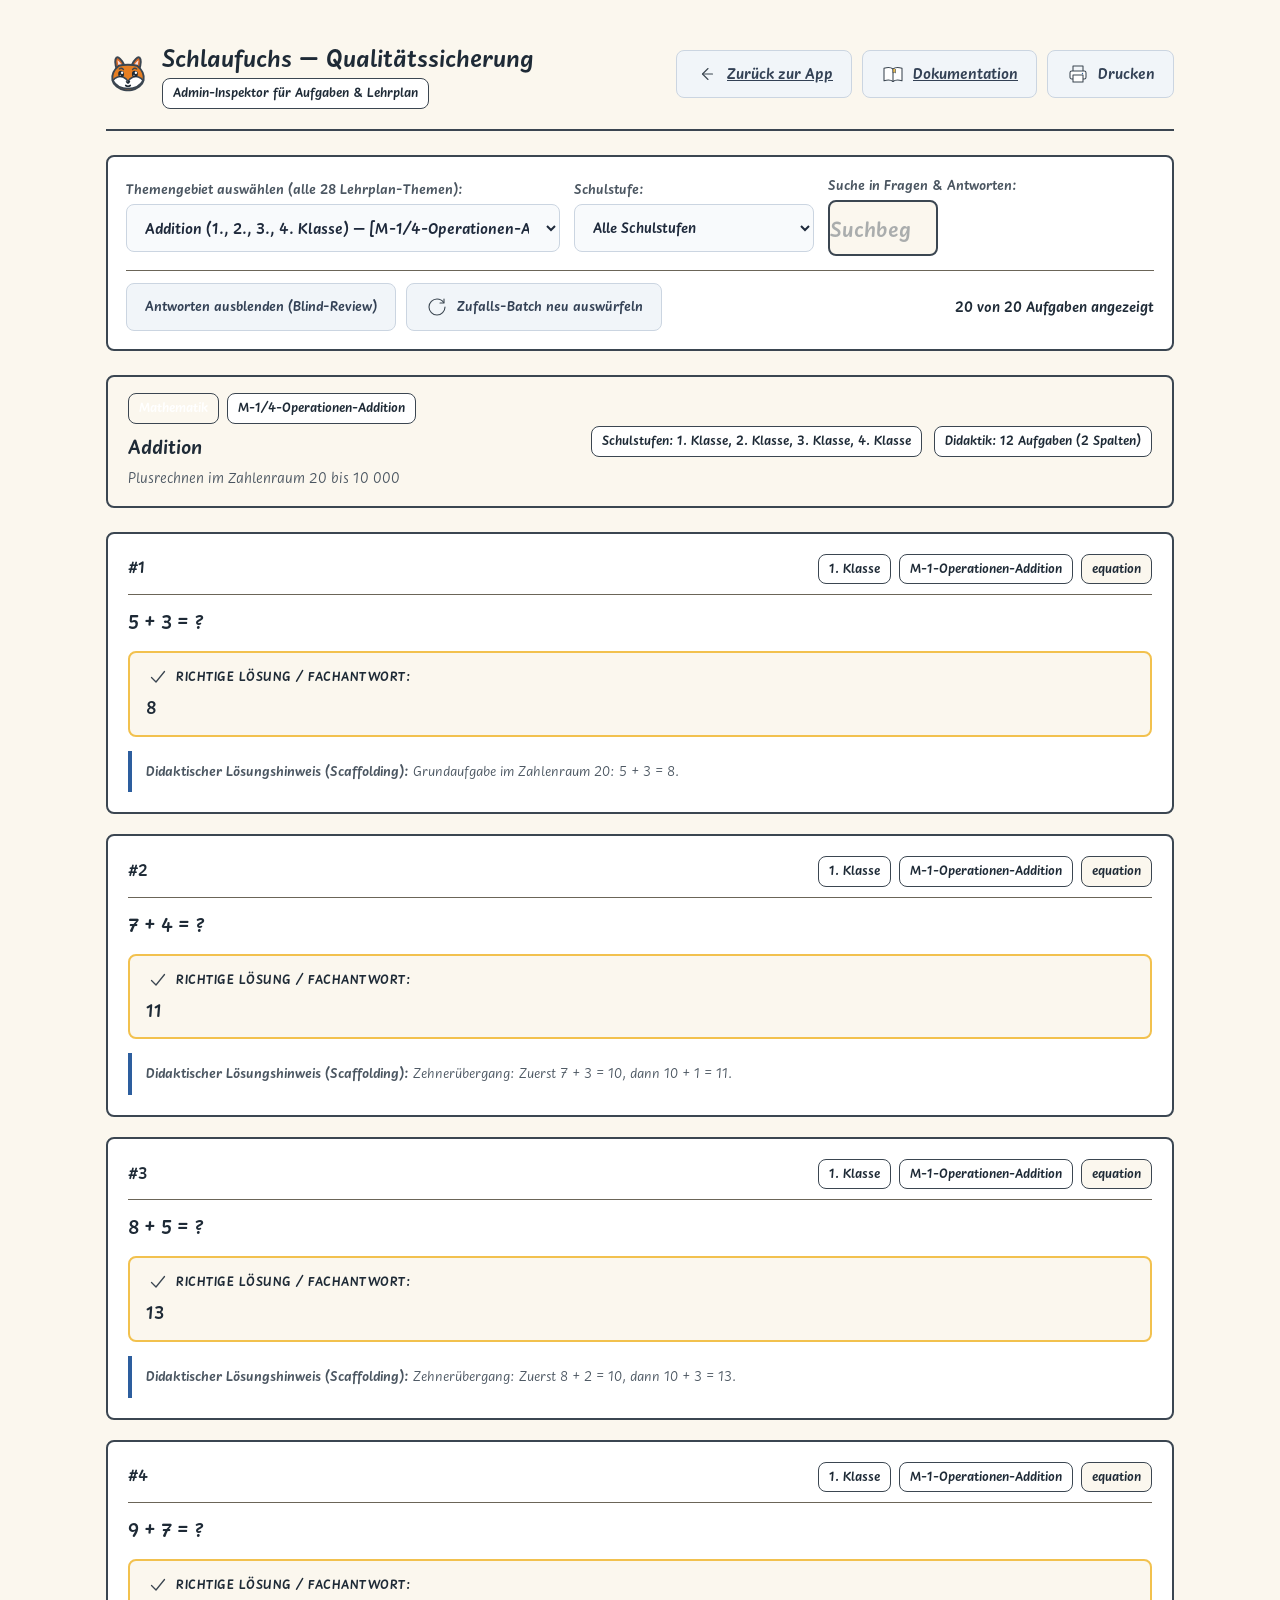
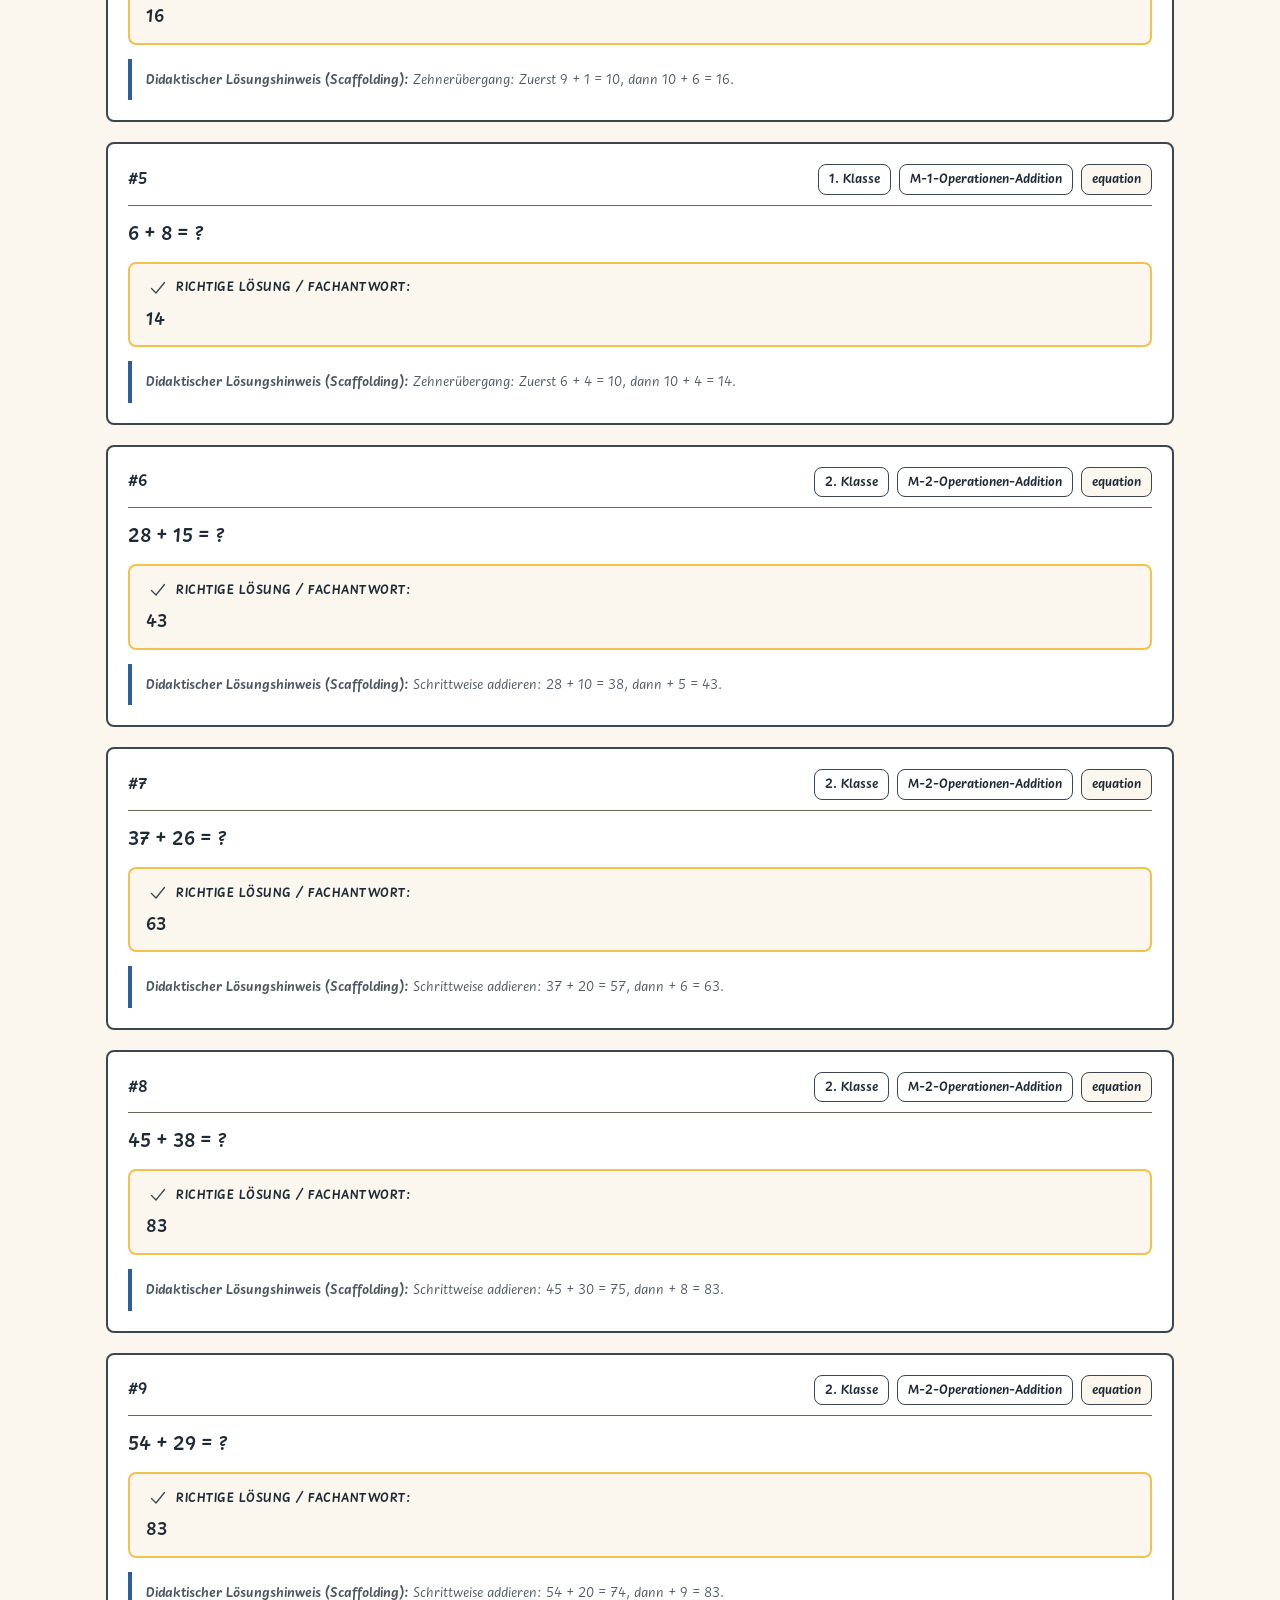
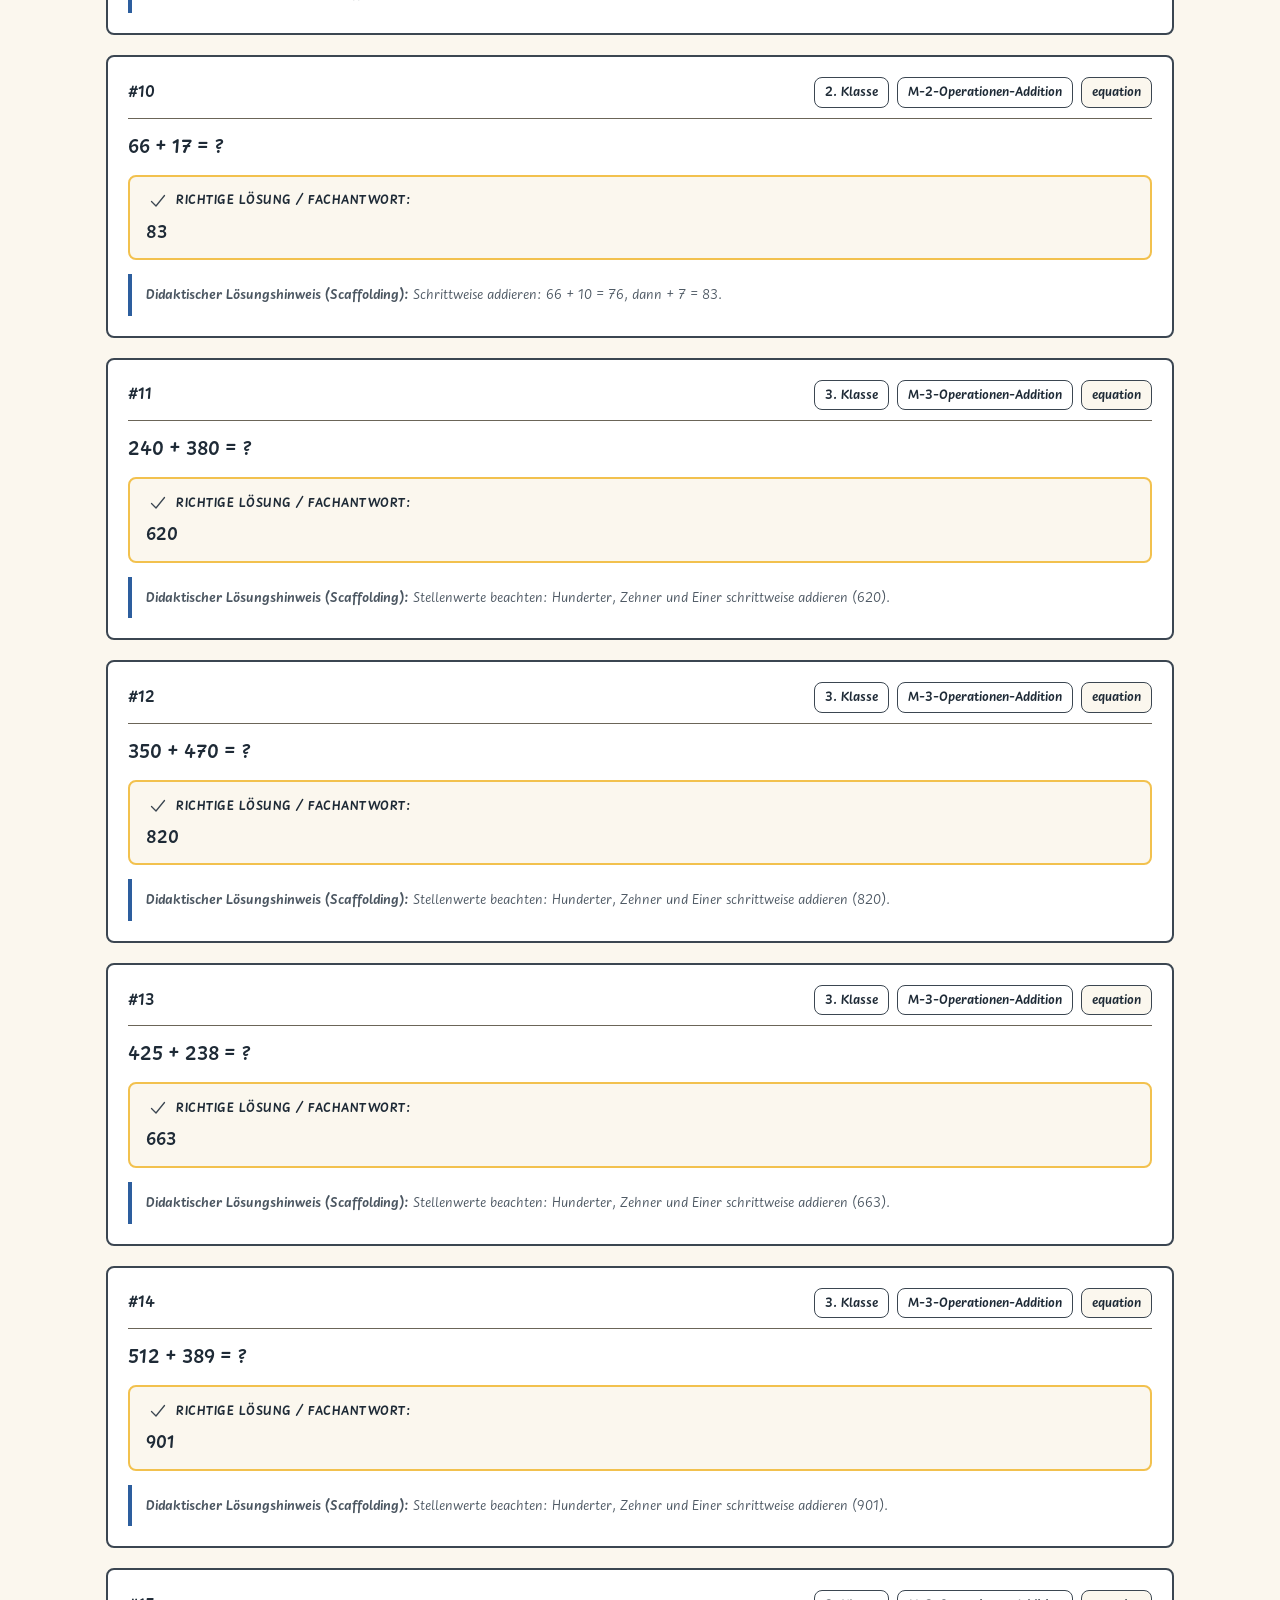
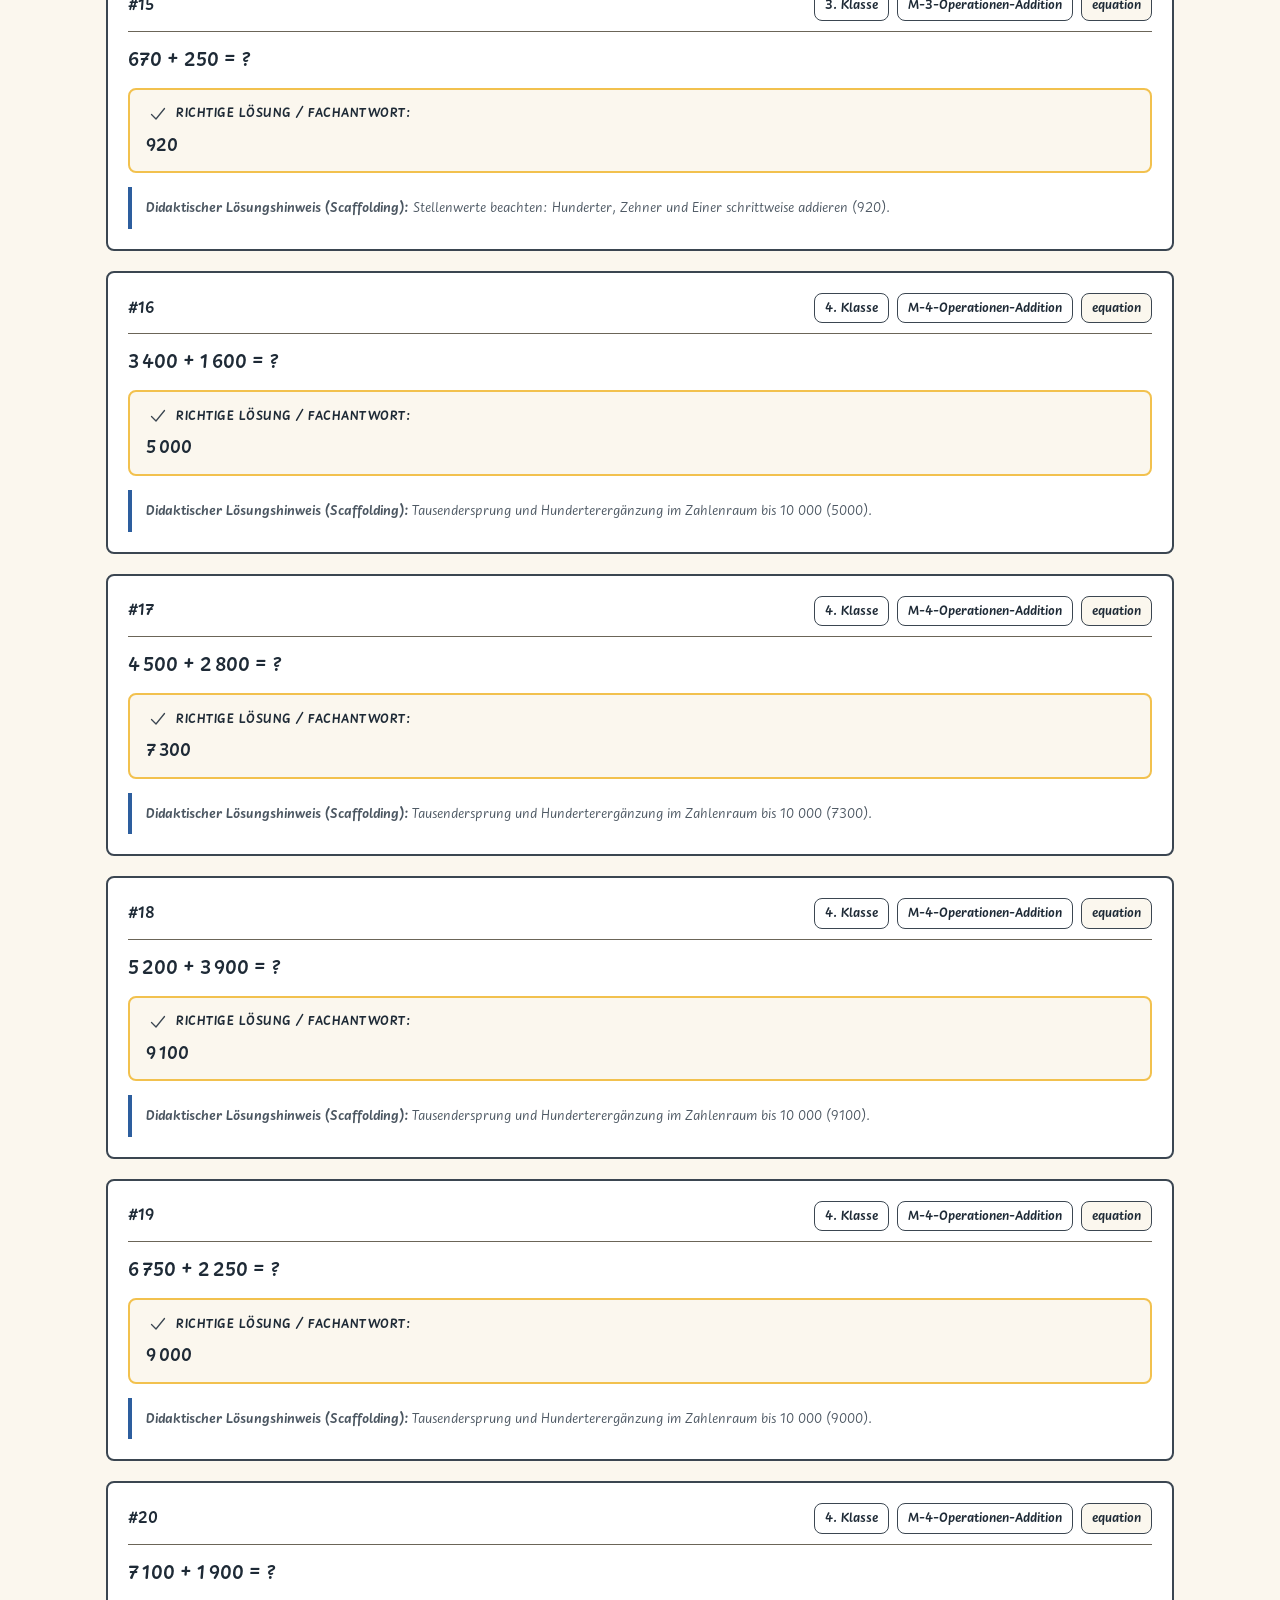
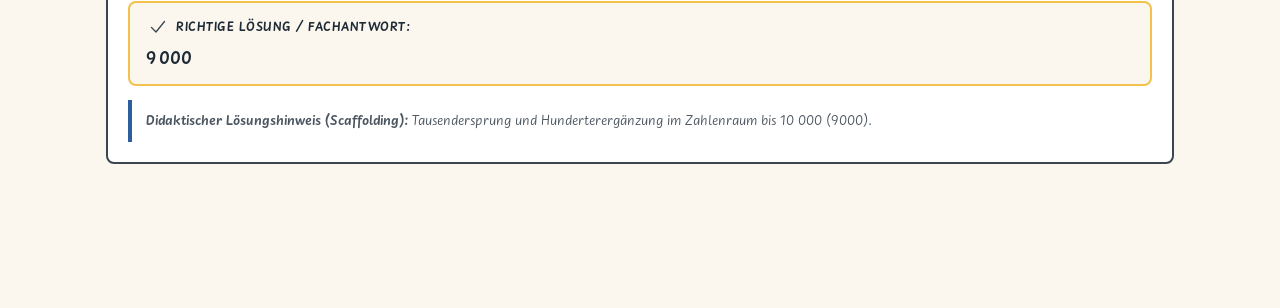
==== commit 222294ef: "CSS refactoring and modularization" ====
--- a/admin.html
+++ b/admin.html
@@ -7,7 +7,11 @@
   <link rel="manifest" href="manifest.webmanifest">
   <meta name="theme-color" content="#FBF7EE">
   <link rel="stylesheet" href="css/tokens.css">
-  <link rel="stylesheet" href="style.css">
+  <link rel="stylesheet" href="css/base.css">
+  <link rel="stylesheet" href="css/layout.css">
+  <link rel="stylesheet" href="css/components.css">
+  <link rel="stylesheet" href="css/exercises.css">
+  <link rel="stylesheet" href="css/admin.css">
   <style>
     /* Spezifische Layout-Stile für die Admin-QS-Seite (100 % Tokens, kein SaaS-Look) */
     .qa-page-container {
--- a/css/base.css
+++ b/css/base.css
@@ -0,0 +1,159 @@
+/* Schlaufuchs – Base & Typografie (100% Offline & Design-Tokens) */
+
+/* ========================================================
+   ÖSTERREICHISCHE SCHULSCHRIFT „PRIMAE“ (100% OFFLINE)
+   ======================================================== */
+@font-face {
+  font-family: 'PrimaeText';
+  src: url('../fonts/PrimaeText-Regular.otf') format('opentype');
+  font-weight: 400;
+  font-style: normal;
+  font-display: swap;
+}
+
+@font-face {
+  font-family: 'PrimaeText';
+  src: url('../fonts/PrimaeText-Semibold.otf') format('opentype');
+  font-weight: 600;
+  font-style: normal;
+  font-display: swap;
+}
+
+@font-face {
+  font-family: 'PrimaeText';
+  src: url('../fonts/PrimaeText-Bold.otf') format('opentype');
+  font-weight: 700;
+  font-style: normal;
+  font-display: swap;
+}
+
+@font-face {
+  font-family: 'PrimaeText';
+  src: url('../fonts/PrimaeText-Cursive.otf') format('opentype');
+  font-weight: 400;
+  font-style: italic;
+  font-display: swap;
+}
+
+@font-face {
+  font-family: 'Primae';
+  src: url('../fonts/Primae-Regular.otf') format('opentype');
+  font-weight: 400;
+  font-style: normal;
+  font-display: swap;
+}
+
+@font-face {
+  font-family: 'Primae';
+  src: url('../fonts/Primae-Semibold.otf') format('opentype');
+  font-weight: 600;
+  font-style: normal;
+  font-display: swap;
+}
+
+@font-face {
+  font-family: 'Primae';
+  src: url('../fonts/Primae-Bold.otf') format('opentype');
+  font-weight: 700;
+  font-style: normal;
+  font-display: swap;
+}
+
+@font-face {
+  font-family: 'PrimaeCursive';
+  src: url('../fonts/Primae-Cursive.otf') format('opentype');
+  font-weight: 400;
+  font-style: normal;
+  font-display: swap;
+}
+
+:root {
+  --primary-color: var(--mathe, #2D5E9E);
+  --primary-hover: #1d4ed8;
+  --primary-light: var(--mathe-hell, #DCE8F6);
+  
+  --math-color: var(--mathe, #2D5E9E);
+  --math-light: var(--mathe-hell, #DCE8F6);
+  --math-border: #bfdbfe;
+
+  --german-color: var(--deutsch, #B5502B);
+  --german-light: var(--deutsch-hell, #F6E1D8);
+  --german-border: #fecaca;
+
+  --general-color: var(--sach, #2F7A4F);
+  --general-light: var(--sach-hell, #DCEFE3);
+  --general-border: #a7f3d0;
+
+  --brain-color: var(--denken, #6B4C9A);
+  --brain-light: var(--denken-hell, #E7DFF3);
+  --brain-border: #e9d5ff;
+
+  --success-color: var(--richtig, #F2C14E);
+  --success-light: #fefce8;
+  --success-border: var(--linie, #3B4651);
+  
+  --error-color: var(--linie, #3B4651);
+  --error-light: var(--nochmal, #E6EAF0);
+  --error-border: var(--linie-leise, #6B6558);
+
+  --star-gold: var(--richtig, #F2C14E);
+
+  --bg-canvas: var(--papier, #FBF7EE);
+  --card-bg: var(--flaeche, #FFFFFF);
+  --text-main: var(--tinte, #1E2A36);
+  --text-muted: var(--tinte-leise, #4A5560);
+  --border-radius: var(--radius, 8px);
+  --border-radius-sm: var(--radius, 8px);
+
+  --shadow-sm: none;
+  --shadow-md: none;
+  --shadow-lg: none;
+
+  --font-family: var(--schrift-text, 'PrimaeText', sans-serif);
+  --font-display: var(--schrift-zahl, 'Primae', sans-serif);
+  --font-cursive: 'PrimaeText-Cursive', 'PrimaeCursive', cursive;
+}
+
+* {
+  box-sizing: border-box;
+  margin: 0;
+  padding: 0;
+  -webkit-tap-highlight-color: transparent;
+}
+
+html, body {
+  width: 100%;
+  min-height: 100vh;
+  touch-action: manipulation; /* Verhindert Double-Tap-Zoom auf iPads */
+}
+
+body {
+  font-family: var(--font-family);
+  background: var(--bg-canvas);
+  color: var(--text-main);
+  padding: 16px 16px 60px;
+  position: relative;
+  overflow-x: hidden;
+  -webkit-font-smoothing: antialiased;
+}
+
+/* =========================================
+   STANDARD-ICONS & SYMBOL-SKALIERUNG
+   ========================================= */
+
+.header-icon-svg,
+.focus-icon-svg,
+.speaker-icon-svg,
+.icon-inline-svg {
+  width: 24px;
+  height: 24px;
+  display: inline-block;
+  vertical-align: middle;
+  pointer-events: none;
+}
+
+.brand-icon-svg {
+  width: 32px;
+  height: 32px;
+  display: block;
+}
--- a/css/layout.css
+++ b/css/layout.css
@@ -0,0 +1,919 @@
+/* Schlaufuchs – Layout & Navigation */
+
+.app-container {
+  max-width: 920px;
+  margin: 0 auto;
+  display: flex;
+  flex-direction: column;
+  gap: 16px;
+}
+
+/* ========================================================
+   IMMERSIVER FOKUS-MODUS BEIM ÜBEN (KEIN DOPPEL-HEADER!)
+   ======================================================== */
+body.in-exercise .main-header {
+  display: none;
+}
+
+body.in-exercise {
+  padding-top: 12px;
+}
+
+body.in-exercise .app-container {
+  gap: 12px;
+  max-width: 960px;
+}
+
+/* ========================================================
+   HEADER & TOP BAR (Sanfte, ruhige Kachel-Ästhetik)
+   ======================================================== */
+.main-header {
+  background: var(--card-bg, #ffffff);
+  border-radius: var(--border-radius, 16px);
+  padding: 12px 20px;
+  box-shadow: var(--shadow-sm);
+  border: 1.5px solid #e2e8f0;
+  display: flex;
+  align-items: center;
+  justify-content: space-between;
+  flex-wrap: wrap;
+  gap: 12px;
+}
+
+.brand {
+  display: flex;
+  align-items: center;
+  gap: 10px;
+  cursor: pointer;
+  user-select: none;
+  transition: opacity 0.15s ease;
+}
+
+.brand:hover {
+  opacity: 0.85;
+}
+
+.brand:focus-visible {
+  outline: 2px solid var(--mathe, #2255A4);
+  outline-offset: 2px;
+}
+
+.brand-icon {
+  font-size: 2rem;
+  line-height: 1;
+}
+
+.brand-text h1 {
+  font-size: 1.45rem;
+  font-weight: 900;
+  color: #0f172a;
+  line-height: 1.1;
+}
+
+.brand-sub {
+  font-size: 0.8rem;
+  font-weight: 700;
+  color: var(--text-muted, #64748b);
+}
+
+/* Zentrierte Kind-Identität (Sanfte Kachel-Ästhetik) */
+.header-center-identity {
+  display: flex;
+  align-items: center;
+  justify-content: center;
+}
+
+.header-child-pill,
+.header-profile-btn {
+  display: inline-flex;
+  align-items: center;
+  gap: 8px;
+  background: #f8fafc;
+  border: 1.5px solid #cbd5e1;
+  border-radius: 999px;
+  padding: 6px 14px 6px 10px;
+  font-family: var(--font-family);
+  font-size: 0.95rem;
+  font-weight: 800;
+  color: #1e293b;
+  cursor: pointer;
+  transition: all 0.2s ease;
+  min-height: 44px;
+}
+
+.header-child-pill:hover,
+.header-profile-btn:hover {
+  background: #f1f5f9;
+  border-color: #94a3b8;
+}
+
+.header-child-pill:focus-visible,
+.header-profile-btn:focus-visible {
+  outline: 2px solid var(--mathe, #2255A4);
+  outline-offset: 2px;
+}
+
+.pill-divider {
+  color: #94a3b8;
+  font-weight: 400;
+  margin: 0 4px;
+}
+
+.user-avatar {
+  font-size: 1.3rem;
+  line-height: 1;
+  display: inline-flex;
+  align-items: center;
+}
+
+.profile-caret {
+  font-size: 0.8rem;
+  color: #64748b;
+  margin-left: 2px;
+}
+
+.stars-badge {
+  display: flex;
+  align-items: center;
+  gap: 6px;
+  background: #fffbeb;
+  color: #92400e;
+  border: 1.5px solid #fde68a;
+  padding: 6px 14px;
+  border-radius: 999px;
+  font-weight: 800;
+  font-size: 0.95rem;
+  box-shadow: var(--shadow-sm);
+  min-height: 44px;
+}
+
+.star-icon {
+  color: var(--star-gold, #F2C14E);
+  font-size: 1.15rem;
+  display: inline-flex;
+  align-items: center;
+}
+
+/* Werkzeuge & Aktionen (Luftige freie Icons ohne Boxen-Flut) */
+.header-tools-group {
+  display: flex;
+  align-items: center;
+  gap: 6px;
+}
+
+.header-tools-subgroup {
+  display: flex;
+  align-items: center;
+  gap: 6px;
+}
+
+.header-tools-divider {
+  display: inline-block;
+  width: 1px;
+  height: 24px;
+  background: #cbd5e1;
+  margin: 0 4px;
+}
+
+.header-tool-btn {
+  background: transparent;
+  border: 1.5px solid transparent;
+  border-radius: 12px;
+  padding: 8px 10px;
+  font-size: 1.2rem;
+  cursor: pointer;
+  display: inline-flex;
+  align-items: center;
+  justify-content: center;
+  position: relative;
+  transition: all 0.15s ease;
+  min-height: 44px;
+  min-width: 44px;
+  color: #475569;
+}
+
+.header-tool-btn:hover {
+  background: #f1f5f9;
+  border-color: #cbd5e1;
+  color: #0f172a;
+}
+
+.header-tool-btn:focus-visible {
+  outline: 2px solid var(--mathe, #2255A4);
+  outline-offset: 2px;
+}
+
+.header-tool-btn.has-packs {
+  border-color: #d97706;
+  background: #fffbeb;
+}
+
+.header-tool-btn.active {
+  background: var(--mathe-hell, #DCE8F6);
+  border-color: var(--mathe, #2255A4);
+  color: var(--mathe, #2255A4);
+}
+
+/* Views toggling */
+.view-section {
+  display: none;
+  flex-direction: column;
+  gap: 20px;
+}
+
+.view-section.active {
+  display: flex;
+}
+
+/* =========================================
+   MENÜ / THEMENAUSWAHL
+   ========================================= */
+
+.grade-segmented-control,
+.class-filter-bar {
+  display: inline-flex;
+  align-self: center;
+  margin: 6px auto 16px auto;
+  background: #f1f5f9;
+  border: 1.5px solid #cbd5e1;
+  border-radius: 999px;
+  padding: 4px;
+  gap: 4px;
+  max-width: 100%;
+  overflow-x: auto;
+  box-shadow: inset 0 1px 2px rgba(0, 0, 0, 0.04);
+}
+
+.filter-label {
+  display: none;
+}
+
+.filter-btn {
+  font-family: var(--font-family);
+  font-size: 0.92rem;
+  font-weight: 800;
+  padding: 8px 18px;
+  min-height: 40px;
+  border-radius: 999px;
+  border: 1.5px solid transparent;
+  background: transparent;
+  color: #475569;
+  cursor: pointer;
+  transition: all 0.15s ease;
+  user-select: none;
+  white-space: nowrap;
+  display: inline-flex;
+  align-items: center;
+  justify-content: center;
+}
+
+.filter-btn:hover {
+  color: #0f172a;
+  background: rgba(255, 255, 255, 0.6);
+}
+
+.filter-btn.active {
+  background: #ffffff;
+  color: #0f172a;
+  border-color: #cbd5e1;
+  box-shadow: 0 1px 3px rgba(0, 0, 0, 0.08);
+}
+
+
+/* Fachbereichs-Sektionen */
+.subjects-container {
+  display: flex;
+  flex-direction: column;
+  gap: 24px;
+}
+
+.subject-group {
+  display: flex;
+  flex-direction: column;
+  gap: 12px;
+}
+
+.subject-title {
+  display: flex;
+  align-items: center;
+  gap: 10px;
+  font-size: 1.25rem;
+  font-weight: 900;
+  color: #0f172a;
+}
+
+.subject-icon-svg {
+  width: 32px;
+  height: 32px;
+  display: inline-block;
+  vertical-align: middle;
+}
+
+.subject-badge {
+  font-size: 0.75rem;
+  font-weight: 800;
+  padding: 4px 10px;
+  border-radius: 999px;
+  text-transform: uppercase;
+  letter-spacing: 0.5px;
+}
+
+.badge-math { background: var(--math-light); color: var(--math-color); }
+.badge-german { background: var(--german-light); color: var(--german-color); }
+.badge-general { background: var(--general-light); color: var(--general-color); }
+.badge-brain { background: var(--brain-light); color: var(--brain-color); }
+
+.topics-grid {
+  display: grid;
+  grid-template-columns: repeat(auto-fill, minmax(240px, 1fr));
+  gap: 14px;
+}
+
+/* Kompakte, warme Kacheln (Schulbuch-Eleganz) */
+.topic-card {
+  position: relative;
+  background: var(--card-bg);
+  border-radius: 16px;
+  border: 1.5px solid #e2e8f0;
+  padding: 14px 16px;
+  display: flex;
+  flex-direction: column;
+  justify-content: space-between;
+  gap: 10px;
+  box-shadow: var(--shadow-sm);
+  cursor: pointer;
+  transition: all 0.2s ease;
+  user-select: none;
+  min-height: 110px;
+}
+
+/* Sanfter Startimpuls (Pfeil unten rechts) */
+.topic-card::after {
+  content: '→';
+  position: absolute;
+  bottom: 12px;
+  right: 14px;
+  font-size: 1.15rem;
+  font-weight: 800;
+  color: #94a3b8;
+  opacity: 0.35;
+  transition: all 0.2s cubic-bezier(0.34, 1.56, 0.64, 1);
+  line-height: 1;
+}
+
+.topic-card:hover {
+  transform: translateY(-2px);
+  box-shadow: var(--shadow-md);
+}
+
+.topic-card:hover::after {
+  opacity: 1;
+  transform: translateX(3px);
+  color: #1e293b;
+}
+
+.subject-group[data-subject="math"] .topic-card:hover {
+  border-color: #2D5E9E;
+}
+.subject-group[data-subject="math"] .topic-card:hover::after {
+  color: #2D5E9E;
+}
+
+.subject-group[data-subject="german"] .topic-card:hover {
+  border-color: #B5502B;
+}
+.subject-group[data-subject="german"] .topic-card:hover::after {
+  color: #B5502B;
+}
+
+.subject-group[data-subject="general"] .topic-card:hover {
+  border-color: #2F7A4F;
+}
+.subject-group[data-subject="general"] .topic-card:hover::after {
+  color: #2F7A4F;
+}
+
+.subject-group[data-subject="brain"] .topic-card:hover {
+  border-color: #6B4C9A;
+}
+.subject-group[data-subject="brain"] .topic-card:hover::after {
+  color: #6B4C9A;
+}
+
+.topic-header {
+  display: flex;
+  align-items: center;
+  justify-content: space-between;
+  gap: 8px;
+}
+
+.topic-icon-badge {
+  width: 48px;
+  height: 48px;
+  border-radius: 14px;
+  display: flex;
+  align-items: center;
+  justify-content: center;
+  flex-shrink: 0;
+  transition: transform 0.2s cubic-bezier(0.34, 1.56, 0.64, 1);
+}
+
+.topic-card:hover .topic-icon-badge {
+  transform: scale(1.06);
+}
+
+.subject-group[data-subject="math"] .topic-icon-badge {
+  background: #EEF4FC;
+  border: 1px solid #D4E3F8;
+}
+
+.subject-group[data-subject="german"] .topic-icon-badge {
+  background: #FDF2ED;
+  border: 1px solid #FAD7C7;
+}
+
+.subject-group[data-subject="general"] .topic-icon-badge {
+  background: #EDF7F1;
+  border: 1px solid #CAEBD6;
+}
+
+.subject-group[data-subject="brain"] .topic-icon-badge {
+  background: #F6F0FC;
+  border: 1px solid #EDDCF9;
+}
+
+.topic-icon {
+  font-size: 1.6rem;
+  line-height: 1;
+}
+
+.topic-icon-svg {
+  width: 34px;
+  height: 34px;
+  display: block;
+}
+
+.topic-icon.topic-icon-colon {
+  font-family: var(--font-display);
+  font-weight: 900;
+  font-size: 2.1rem;
+  color: var(--math-color);
+  display: inline-flex;
+  align-items: center;
+  justify-content: center;
+  min-width: 1.6rem;
+  line-height: 0.8;
+}
+
+.grade-pill {
+  font-size: 0.74rem;
+  font-weight: 700;
+  padding: 3px 9px;
+  border-radius: 999px;
+  background: #F8FAFC;
+  border: 1px solid #E2E8F0;
+  color: #64748B;
+  letter-spacing: 0.2px;
+}
+
+.topic-body h3 {
+  font-size: 1.05rem;
+  font-weight: 800;
+  color: #0f172a;
+  line-height: 1.3;
+}
+
+.topic-footer {
+  display: none; /* Ruhiger Kachelboden wenn 0 Sterne */
+  align-items: center;
+  justify-content: flex-start;
+  padding-top: 4px;
+}
+
+.topic-footer.has-stars {
+  display: flex;
+}
+
+.topic-stars {
+  color: #D97706;
+  display: inline-flex;
+  gap: 3px;
+  font-size: 1.15rem;
+  line-height: 1;
+}
+
+/* =========================================
+   ÜBUNGS-ANSICHT (IMMERSIVER FOKUS-MODUS)
+   ========================================= */
+
+.exercise-focus-topbar,
+.exercise-topbar {
+  background: #ffffff;
+  border-radius: 16px;
+  border: 1.5px solid #e2e8f0;
+  box-shadow: var(--shadow-sm);
+  padding: 8px 16px;
+  display: flex;
+  align-items: center;
+  justify-content: space-between;
+  gap: 12px;
+  min-height: 56px;
+}
+
+.focus-topbar-left,
+.topbar-left {
+  display: flex;
+  align-items: center;
+  gap: 10px;
+}
+
+.btn-focus-back {
+  display: inline-flex;
+  align-items: center;
+  gap: 6px;
+  background: #f1f5f9;
+  border: 1.5px solid #cbd5e1;
+  border-radius: 999px;
+  padding: 6px 14px;
+  font-family: var(--font-family);
+  font-size: 0.95rem;
+  font-weight: 800;
+  color: #334155;
+  cursor: pointer;
+  min-height: 40px;
+  transition: all 0.15s ease;
+}
+
+.btn-focus-back:hover {
+  background: #e2e8f0;
+  color: #0f172a;
+}
+
+.back-icon {
+  font-size: 0.95rem;
+  font-weight: 900;
+}
+
+.focus-topbar-center {
+  display: flex;
+  align-items: center;
+  justify-content: center;
+  flex: 1;
+}
+
+.focus-topbar-right,
+.topbar-right {
+  display: flex;
+  align-items: center;
+  gap: 6px;
+}
+
+.focus-tool-btn {
+  background: #f8fafc;
+  border: 1.5px solid #e2e8f0;
+  border-radius: 10px;
+  padding: 6px 10px;
+  font-size: 1.15rem;
+  cursor: pointer;
+  display: inline-flex;
+  align-items: center;
+  justify-content: center;
+  min-height: 40px;
+  min-width: 40px;
+  color: #334155;
+  transition: all 0.15s ease;
+}
+
+.focus-tool-btn:hover {
+  background: #f1f5f9;
+  border-color: #cbd5e1;
+  color: #0f172a;
+}
+
+/* Mehr-Optionen Dropdown für Lehrkräfte & Eltern */
+.focus-options-menu-wrapper {
+  position: relative;
+  display: inline-flex;
+}
+
+.focus-options-dropdown {
+  position: absolute;
+  top: calc(100% + 8px);
+  right: 0;
+  background: #ffffff;
+  border: 1.5px solid #cbd5e1;
+  border-radius: 14px;
+  box-shadow: 0 8px 24px rgba(0, 0, 0, 0.12);
+  padding: 6px;
+  min-width: 210px;
+  display: none;
+  flex-direction: column;
+  gap: 4px;
+  z-index: 1000;
+}
+
+.focus-dropdown-btn {
+  display: flex;
+  align-items: center;
+  gap: 10px;
+  background: transparent;
+  border: none;
+  padding: 10px 14px;
+  border-radius: 8px;
+  font-family: var(--font-family);
+  font-size: 0.92rem;
+  font-weight: 700;
+  color: #1e293b;
+  cursor: pointer;
+  text-align: left;
+  transition: background 0.15s ease;
+  width: 100%;
+}
+
+.focus-dropdown-btn:hover {
+  background: #f1f5f9;
+}
+
+.dropdown-icon-svg {
+  width: 20px;
+  height: 20px;
+  flex-shrink: 0;
+}
+
+/* =========================================
+   STICKER-BADGE & VORLESE-BUTTON
+   ========================================= */
+
+.sticker-badge {
+  position: absolute;
+  top: -6px;
+  right: -6px;
+  background: var(--nochmal, #dc2626);
+  color: #FFFFFF;
+  font-size: 0.75rem;
+  font-weight: 900;
+  border-radius: 999px;
+  padding: 2px 7px;
+  min-width: 20px;
+  text-align: center;
+  border: 1px solid var(--papier, #ffffff);
+}
+
+.btn-speaker {
+  background: var(--flaeche, #F3EEDF);
+  border: var(--rahmen, 2px solid #1E252B);
+  color: var(--mathe, #2255A4);
+  border-radius: var(--radius, 12px);
+  width: var(--ziel-min, 56px);
+  height: var(--ziel-min, 56px);
+  min-width: 48px;
+  min-height: 48px;
+  display: inline-flex;
+  align-items: center;
+  justify-content: center;
+  font-size: 1.25rem;
+  cursor: pointer;
+  transition: all 0.15s ease;
+  flex-shrink: 0;
+  touch-action: manipulation;
+}
+
+.btn-speaker:hover {
+  background: var(--papier, #FBF7EE);
+  border-color: var(--mathe, #2255A4);
+}
+
+/* =========================================
+   MODAL WINDOWS (PROFILE & ADMIN)
+   ========================================= */
+
+.modal-overlay {
+  display: none;
+  position: fixed;
+  inset: 0;
+  background: rgba(30, 42, 54, 0.7);
+  z-index: 10000;
+  align-items: center;
+  justify-content: center;
+  padding: 16px;
+}
+
+.modal-overlay.active {
+  display: flex;
+  animation: fadeIn 0.2s ease-out;
+}
+
+.modal-card {
+  background: #ffffff;
+  border-radius: 20px;
+  max-width: 540px;
+  width: 100%;
+  max-height: 90vh;
+  overflow-y: auto;
+  box-shadow: 0 20px 45px rgba(0, 0, 0, 0.2);
+  border: 1.5px solid #e2e8f0;
+}
+
+.modal-card-lg {
+  max-width: 760px;
+}
+
+.modal-header {
+  display: flex;
+  align-items: center;
+  justify-content: space-between;
+  padding: 18px 24px;
+  border-bottom: 1px solid #f1f5f9;
+}
+
+.modal-header h3 {
+  margin: 0;
+  font-size: 1.25rem;
+  font-weight: 900;
+  color: #1e293b;
+}
+
+.modal-close-btn {
+  background: none;
+  border: none;
+  font-size: 1.8rem;
+  color: #94a3b8;
+  cursor: pointer;
+  padding: 4px 8px;
+  line-height: 1;
+  border-radius: 8px;
+  transition: all 0.15s ease;
+}
+
+.modal-close-btn:hover {
+  color: #1e293b;
+  background: #f1f5f9;
+}
+
+.modal-body {
+  padding: 24px;
+}
+
+.modal-profiles-grid {
+  display: grid;
+  grid-template-columns: repeat(auto-fill, minmax(130px, 1fr));
+  gap: 12px;
+}
+
+.profile-pick-card {
+  background: #f8fafc;
+  border: 2px solid #e2e8f0;
+  border-radius: 16px;
+  padding: 16px 12px;
+  text-align: center;
+  cursor: pointer;
+  transition: all 0.2s ease;
+  user-select: none;
+}
+
+.profile-pick-card:hover {
+  border-color: #2563eb;
+  background: #ffffff;
+  transform: translateY(-2px);
+  box-shadow: 0 6px 16px rgba(37, 99, 235, 0.15);
+}
+
+.profile-pick-card.active-profile {
+  border-color: #2563eb;
+  background: #eff6ff;
+  box-shadow: 0 0 0 2px rgba(37, 99, 235, 0.2);
+}
+
+.admin-grade-label:hover {
+  border-color: var(--mathe, #2D5E9E);
+  background: var(--mathe-hell, #DCE8F6);
+}
+
+/* =========================================
+   RESPONSIVES DESIGN / IPAD OPTIMIERUNG
+   ========================================= */
+
+/* Tablets / iPad Portrait & Landscape */
+@media (max-width: 920px) {
+  body {
+    padding: 14px 12px 60px;
+  }
+
+  .app-container {
+    gap: 16px;
+  }
+
+  .main-header {
+    padding: 14px 18px;
+  }
+
+  .brand h1 {
+    font-size: 1.4rem;
+  }
+
+  .topics-grid {
+    grid-template-columns: repeat(auto-fill, minmax(220px, 1fr));
+  }
+}
+
+/* Mobile & kleine iPad-Ansichten */
+@media (max-width: 640px) {
+  .main-header {
+    flex-direction: column;
+    align-items: stretch;
+    text-align: center;
+  }
+
+  .brand {
+    justify-content: center;
+  }
+
+  .stars-badge {
+    justify-content: center;
+  }
+}
+
+.exercise-focus-topbar,
+.exercise-topbar {
+  background: #ffffff;
+  border-radius: 16px;
+  border: 1.5px solid #e2e8f0;
+  box-shadow: var(--shadow-sm);
+  padding: 8px 16px;
+  display: flex;
+  align-items: center;
+  justify-content: space-between;
+  gap: 12px;
+  min-height: 56px;
+}
+
+.focus-topbar-left,
+.topbar-left {
+  display: flex;
+  align-items: center;
+  gap: 10px;
+}
+
+.btn-focus-back {
+  display: inline-flex;
+  align-items: center;
+  gap: 6px;
+  background: #f1f5f9;
+  border: 1.5px solid #cbd5e1;
+  border-radius: 999px;
+  padding: 6px 14px;
+  font-family: var(--font-family);
+  font-size: 0.95rem;
+  font-weight: 800;
+  color: #334155;
+  cursor: pointer;
+  min-height: 40px;
+  transition: all 0.15s ease;
+}
+
+.btn-focus-back:hover {
+  background: #e2e8f0;
+  color: #0f172a;
+}
+
+.back-icon {
+  font-size: 0.95rem;
+  font-weight: 900;
+}
+
+.focus-topbar-center {
+  display: flex;
+  align-items: center;
+  justify-content: center;
+  flex: 1;
+}
+
+.focus-topbar-right,
+.topbar-right {
+  display: flex;
+  align-items: center;
+  gap: 6px;
+}
+
+.focus-tool-btn {
+  background: #f8fafc;
+  border: 1.5px solid #e2e8f0;
+  border-radius: 10px;
+  padding: 6px 10px;
+  font-size: 1.15rem;
+  cursor: pointer;
+  display: inline-flex;
+  align-items: center;
+  justify-content: center;
+  min-height: 40px;
+  min-width: 40px;
+  color: #334155;
+  transition: all 0.15s ease;
+}
+
+.focus-tool-btn:hover {
+  background: #f1f5f9;
+  border-color: #cbd5e1;
+  color: #0f172a;
+}
+
--- a/css/components.css
+++ b/css/components.css
@@ -0,0 +1,722 @@
+/* Schlaufuchs – Komponenten & Bedienteile */
+/* =========================================
+   AUFGABEN-CONTAINER & KARTEN
+   ========================================= */
+
+.exercise-content {
+  display: flex;
+  flex-direction: column;
+  gap: 16px;
+}
+
+.task-card {
+  background: var(--papier, #FBF7EE);
+  border: var(--rahmen, 2px solid #1E252B);
+  border-radius: var(--radius, 12px);
+  padding: 20px 24px;
+  display: flex;
+  flex-direction: column;
+  gap: 16px;
+  transition: all 0.15s ease;
+}
+
+.task-card:hover {
+  border-color: var(--tinte, #1E252B);
+}
+
+.task-card.correct {
+  background-color: var(--erfolg-hell, #F0FDF4);
+  border-color: var(--erfolg, #2E7D32);
+}
+
+.task-card.incorrect {
+  background-color: var(--nochmal-hell, #FDE8E8);
+  border-color: var(--nochmal, #C83232);
+}
+
+/* =========================================
+   STANDARDISIERTE 3-ZONEN AUFGABENKARTE
+   ========================================= */
+
+.task-card-content {
+  display: flex;
+  flex-direction: column;
+  width: 100%;
+  gap: 16px;
+}
+
+.task-top-row {
+  display: flex;
+  align-items: center;
+  gap: 12px;
+  width: 100%;
+}
+
+.task-index {
+  font-family: var(--schrift-text, inherit);
+  font-size: 1.15rem;
+  font-weight: 800;
+  color: var(--tinte-leise, #64748B);
+  min-width: 28px;
+  flex-shrink: 0;
+  padding-top: 0;
+  line-height: 1.4;
+  display: inline-flex;
+  align-items: center;
+}
+
+.task-question-title {
+  font-family: var(--schrift-titel, inherit);
+  font-size: 1.25rem;
+  font-weight: 700;
+  color: var(--tinte, #1E252B);
+  line-height: 1.4;
+  flex: 1;
+  display: inline-flex;
+  align-items: center;
+  flex-wrap: wrap;
+  gap: 8px;
+}
+
+.task-stage {
+  display: flex;
+  flex-direction: column;
+  align-items: center;
+  justify-content: center;
+  width: 100%;
+  min-height: 80px;
+  padding: 8px 0;
+}
+
+.task-bottom-bar {
+  display: flex;
+  align-items: center;
+  justify-content: space-between;
+  width: 100%;
+  border-top: 2px solid var(--linie-leise, #C8C2B4);
+  padding-top: 14px;
+  margin-top: 6px;
+  gap: 12px;
+}
+
+.task-tools-group {
+  display: flex;
+  align-items: center;
+  gap: 8px;
+  flex-shrink: 0;
+}
+
+.task-submit-group {
+  display: flex;
+  align-items: center;
+  gap: 12px;
+  margin-left: auto;
+}
+
+.task-row {
+  display: flex;
+  align-items: center;
+  justify-content: space-between;
+  gap: 16px;
+  flex-wrap: wrap;
+}
+
+/* Rechnungszeile für Grundrechnungen */
+.task-equation {
+  font-family: var(--font-display, inherit);
+  display: flex;
+  align-items: center;
+  justify-content: center;
+  gap: 14px;
+  font-size: 2.1rem;
+  font-weight: 800;
+  color: var(--tinte, #1E252B);
+  width: 100%;
+}
+
+.task-op {
+  color: var(--mathe, #2255A4);
+  font-weight: 900;
+  font-size: 2.2rem;
+}
+
+.task-equals {
+  color: var(--tinte-leise, #64748B);
+  font-weight: 800;
+}
+
+/* Touch-optimierte Zahleneingabe für iPad */
+.task-input {
+  font-family: var(--schrift-text, inherit);
+  font-size: 1.8rem;
+  font-weight: 800;
+  width: 110px;
+  height: var(--ziel-min, 56px);
+  text-align: center;
+  border: var(--rahmen, 2px solid #1E252B);
+  border-radius: var(--radius, 12px);
+  background-color: var(--papier, #FBF7EE);
+  color: var(--tinte, #1E252B);
+  outline: none;
+  transition: all 0.15s ease;
+  -moz-appearance: textfield;
+}
+
+.task-input::-webkit-outer-spin-button,
+.task-input::-webkit-inner-spin-button {
+  -webkit-appearance: none;
+  margin: 0;
+}
+
+.task-input::placeholder {
+  font-family: var(--schrift-text, inherit);
+  font-size: 1.4rem;
+  font-weight: 700;
+  color: var(--tinte-leise, #4A5560);
+  opacity: 0.45;
+}
+
+.exercise-focus-wrapper .task-input::placeholder {
+  font-size: 1.4rem;
+  font-weight: 700;
+  color: var(--tinte-leise, #4A5560);
+  opacity: 0.45;
+}
+
+.task-input:focus {
+  border-color: var(--mathe, #2255A4);
+  background-color: #FFFFFF;
+}
+
+.task-card.correct .task-input {
+  border-color: var(--erfolg, #2E7D32);
+  background-color: #FFFFFF;
+  color: var(--erfolg, #2E7D32);
+}
+
+.task-card.incorrect .task-input {
+  border-color: var(--nochmal, #C83232);
+  background-color: #FFFFFF;
+  color: var(--nochmal, #C83232);
+}
+
+/* Feedback & Aktionen */
+.task-actions {
+  display: flex;
+  align-items: center;
+  gap: 14px;
+  justify-content: flex-end;
+}
+
+.task-feedback {
+  display: flex;
+  align-items: center;
+  gap: 6px;
+  font-size: 1rem;
+  font-weight: 800;
+  min-width: 120px;
+}
+
+.task-feedback.correct {
+  color: #047857;
+  animation: popIn 0.3s cubic-bezier(0.175, 0.885, 0.32, 1.275);
+}
+
+.task-feedback.incorrect {
+  color: #b91c1c;
+  animation: shake 0.3s ease-in-out;
+}
+
+@keyframes popIn {
+  0% { transform: scale(0.6); opacity: 0; }
+  100% { transform: scale(1); opacity: 1; }
+}
+
+@keyframes shake {
+  0%, 100% { transform: translateX(0); }
+  25% { transform: translateX(-5px); }
+  75% { transform: translateX(5px); }
+}
+
+/* =========================================
+   KLASSENZIMMER-MODUS / MUTE BUTTON
+   ========================================= */
+
+.header-sound-btn {
+  background: var(--flaeche, #F3EEDF);
+  border: var(--rahmen, 2px solid #1E252B);
+  border-radius: var(--radius, 12px);
+  padding: 8px 12px;
+  font-size: 1.25rem;
+  cursor: pointer;
+  display: flex;
+  align-items: center;
+  justify-content: center;
+  min-height: var(--ziel-min, 56px);
+  min-width: var(--ziel-min, 56px);
+  transition: all 0.15s ease;
+  touch-action: manipulation;
+}
+
+.header-sound-btn:hover {
+  background: var(--papier, #FBF7EE);
+  border-color: var(--mathe, #2255A4);
+}
+
+.header-sound-btn.is-muted {
+  background: var(--nochmal-hell, #FDE8E8);
+  border-color: var(--nochmal, #dc2626);
+}
+
+/* =========================================
+   FACHBEREICHS-THEMEN (ACCENTS FÜR ÜBUNGEN)
+   ========================================= */
+
+/* Fach: Mathematik (Blau) */
+#view-exercise.theme-math .exercise-focus-topbar, #view-exercise.theme-math .exercise-topbar {
+  border-bottom: 3px solid var(--mathe);
+}
+#view-exercise.theme-math #exercise-badge {
+  background: var(--mathe-hell);
+  color: var(--mathe);
+  border: 1.5px solid var(--mathe);
+}
+#view-exercise.theme-math .progress-fill {
+  background: var(--mathe);
+}
+#view-exercise.theme-math .progress-counter {
+  color: var(--mathe);
+}
+#view-exercise.theme-math .btn-check {
+  background: var(--mathe);
+}
+#view-exercise.theme-math .btn-check:hover {
+  background: var(--tinte);
+}
+
+/* Fach: Deutsch (Ziegel/Orange nach Token-Farbe) */
+#view-exercise.theme-german .exercise-focus-topbar, #view-exercise.theme-german .exercise-topbar {
+  border-bottom: 3px solid var(--deutsch);
+}
+#view-exercise.theme-german #exercise-badge {
+  background: var(--deutsch-hell);
+  color: var(--deutsch);
+  border: 1.5px solid var(--deutsch);
+}
+#view-exercise.theme-german .progress-fill {
+  background: var(--deutsch);
+}
+#view-exercise.theme-german .progress-counter {
+  color: var(--deutsch);
+}
+#view-exercise.theme-german .btn-check {
+  background: var(--deutsch);
+}
+#view-exercise.theme-german .btn-check:hover {
+  background: var(--tinte);
+}
+
+/* Fach: Sachunterricht (Grün nach Token-Farbe) */
+#view-exercise.theme-general .exercise-focus-topbar, #view-exercise.theme-general .exercise-topbar {
+  border-bottom: 3px solid var(--sach);
+}
+#view-exercise.theme-general #exercise-badge {
+  background: var(--sach-hell);
+  color: var(--sach);
+  border: 1.5px solid var(--sach);
+}
+#view-exercise.theme-general .progress-fill {
+  background: var(--sach);
+}
+#view-exercise.theme-general .progress-counter {
+  color: var(--sach);
+}
+#view-exercise.theme-general .btn-check {
+  background: var(--sach);
+}
+#view-exercise.theme-general .btn-check:hover {
+  background: var(--tinte);
+}
+
+/* Fach: Gehirntraining (Violett nach Token-Farbe) */
+#view-exercise.theme-brain .exercise-focus-topbar, #view-exercise.theme-brain .exercise-topbar {
+  border-bottom: 3px solid var(--denken);
+}
+#view-exercise.theme-brain #exercise-badge {
+  background: var(--denken-hell);
+  color: var(--denken);
+  border: 1.5px solid var(--denken);
+}
+#view-exercise.theme-brain .progress-fill {
+  background: var(--denken);
+}
+#view-exercise.theme-brain .progress-counter {
+  color: var(--denken);
+}
+#view-exercise.theme-brain .btn-check {
+  background: var(--denken);
+}
+#view-exercise.theme-brain .btn-check:hover {
+  background: var(--tinte);
+}
+
+
+.child-numpad {
+  position: fixed;
+  bottom: var(--abstand-3);
+  right: var(--abstand-3);
+  width: 280px;
+  background: var(--flaeche);
+  border: var(--rahmen);
+  border-radius: var(--radius);
+  padding: var(--abstand-2);
+  z-index: 1000;
+  display: flex;
+  flex-direction: column;
+  gap: var(--abstand-1);
+  animation: numpadSlideUp 0.2s ease-out;
+  touch-action: manipulation;
+  user-select: none;
+}
+
+@keyframes numpadSlideUp {
+  from {
+    transform: translateY(12px);
+    opacity: 0;
+  }
+  to {
+    transform: translateY(0);
+    opacity: 1;
+  }
+}
+
+.child-numpad-header {
+  display: flex;
+  align-items: center;
+  justify-content: space-between;
+  border-bottom: 1.5px solid var(--linie-leise);
+  padding-bottom: 4px;
+}
+
+.child-numpad-title {
+  font-family: var(--schrift-text);
+  font-size: 0.95rem;
+  font-weight: 700;
+  color: var(--tinte);
+  display: flex;
+  align-items: center;
+  gap: 6px;
+}
+
+.child-numpad-close {
+  background: var(--papier);
+  border: 1.5px solid var(--linie-leise);
+  border-radius: var(--radius);
+  width: 32px;
+  height: 32px;
+  display: flex;
+  align-items: center;
+  justify-content: center;
+  color: var(--tinte-leise);
+  cursor: pointer;
+  transition: all 0.15s ease;
+}
+
+.child-numpad-close:hover {
+  background: var(--nochmal);
+  color: var(--tinte);
+}
+
+.child-numpad-grid {
+  display: grid;
+  grid-template-columns: repeat(3, 1fr);
+  gap: var(--abstand-1);
+}
+
+.numpad-btn {
+  font-family: var(--schrift-zahl);
+  font-size: 1.5rem;
+  font-weight: 700;
+  height: var(--ziel-min, 56px);
+  min-width: var(--ziel-min, 56px);
+  border-radius: var(--radius);
+  border: var(--rahmen);
+  background: var(--papier);
+  color: var(--tinte);
+  cursor: pointer;
+  display: flex;
+  align-items: center;
+  justify-content: center;
+  transition: all 0.12s ease;
+  touch-action: manipulation;
+}
+
+.numpad-btn:hover {
+  background: var(--flaeche);
+  border-color: var(--mathe);
+  color: var(--mathe);
+}
+
+.numpad-btn:active {
+  background: var(--nochmal);
+  transform: scale(0.96);
+}
+
+.numpad-btn-clear {
+  background: var(--papier);
+  border-color: var(--linie-leise);
+  color: var(--deutsch);
+  font-size: 1.25rem;
+}
+
+.numpad-btn-clear:hover {
+  background: var(--deutsch-hell);
+  border-color: var(--deutsch);
+}
+
+.numpad-btn-backspace {
+  background: var(--papier);
+  border-color: var(--linie-leise);
+  color: var(--tinte);
+  font-size: 1.35rem;
+}
+
+.numpad-btn-backspace:hover {
+  background: var(--nochmal);
+  border-color: var(--linie);
+}
+
+.child-numpad-footer {
+  display: flex;
+  width: 100%;
+}
+
+.numpad-btn-check {
+  width: 100%;
+  height: var(--ziel-min, 56px);
+  min-height: var(--ziel-min, 56px);
+  background: var(--mathe);
+  color: #FFFFFF;
+  border: var(--rahmen);
+  border-radius: var(--radius);
+  font-family: var(--schrift-text);
+  font-size: 1.15rem;
+  font-weight: 700;
+  display: flex;
+  align-items: center;
+  justify-content: center;
+  gap: 8px;
+  cursor: pointer;
+  transition: all 0.15s ease;
+  touch-action: manipulation;
+}
+
+.numpad-btn-check:hover {
+  background: var(--tinte);
+}
+
+.numpad-btn-check:active {
+  transform: scale(0.97);
+}
+
+@media (max-width: 480px) {
+  .child-numpad {
+    width: calc(100vw - 32px);
+    right: 16px;
+    bottom: 8px;
+  }
+}
+
+/* =========================================
+   FACHDIDAKTISCHES SCAFFOLDING & RECHENSTRICH
+   ========================================= */
+
+.task-actions-row {
+  display: flex;
+  align-items: center;
+  gap: 8px;
+}
+
+.btn-hint-scaffold {
+  background: var(--flaeche, #F3EEDF);
+  border: var(--rahmen, 2px solid #1E252B);
+  border-radius: var(--radius, 12px);
+  color: var(--tinte, #1E252B);
+  font-family: var(--schrift-text, inherit);
+  font-size: 1rem;
+  font-weight: 700;
+  padding: 8px 14px;
+  min-height: var(--ziel-min, 56px);
+  min-width: 56px;
+  display: inline-flex;
+  align-items: center;
+  justify-content: center;
+  gap: 6px;
+  cursor: pointer;
+  touch-action: manipulation;
+  transition: all 0.15s ease;
+}
+
+.btn-hint-scaffold:hover {
+  background: var(--papier, #FBF7EE);
+  border-color: var(--mathe, #2255A4);
+}
+
+.btn-hint-scaffold.active {
+  background: var(--mathe, #2255A4);
+  color: #FFFFFF;
+  border-color: var(--mathe, #2255A4);
+}
+
+.scaffolding-box {
+  display: none;
+  margin-top: 14px;
+  background: var(--flaeche, #F3EEDF);
+  border: 2px solid var(--linie-leise, #C8C2B4);
+  border-radius: var(--radius, 12px);
+  padding: 16px;
+  width: 100%;
+}
+
+.scaffolding-inner {
+  display: flex;
+  flex-direction: column;
+  gap: 12px;
+}
+
+.scaffolding-step {
+  display: flex;
+  flex-direction: column;
+  gap: 6px;
+  padding-bottom: 8px;
+  border-bottom: 1px dashed var(--linie-leise, #C8C2B4);
+}
+
+.scaffolding-step:last-of-type {
+  border-bottom: none;
+  padding-bottom: 0;
+}
+
+.scaffolding-step-badge {
+  font-family: var(--schrift-text, inherit);
+  font-size: 0.85rem;
+  font-weight: 800;
+  color: var(--mathe, #2255A4);
+  text-transform: uppercase;
+  letter-spacing: 0.05em;
+}
+
+.scaffolding-impulse {
+  font-family: var(--schrift-text, inherit);
+  font-size: 1.1rem;
+  font-weight: 700;
+  color: var(--tinte, #1E252B);
+  line-height: 1.5;
+}
+
+.scaffolding-numberline-box {
+  background: var(--papier, #FBF7EE);
+  border: 1px solid var(--linie-leise, #C8C2B4);
+  border-radius: var(--radius, 12px);
+  padding: 10px 14px;
+  margin-top: 4px;
+  overflow-x: auto;
+}
+
+.scaffolding-numberline-title {
+  font-size: 0.85rem;
+  font-weight: 700;
+  color: var(--tinte, #1E252B);
+  margin-bottom: 4px;
+}
+
+.numberline-svg {
+  width: 100%;
+  max-width: 540px;
+  height: auto;
+  display: block;
+  margin: 0 auto;
+}
+
+.scaffolding-substeps {
+  display: flex;
+  flex-direction: column;
+  gap: 6px;
+  background: var(--papier, #FBF7EE);
+  border: 1px solid var(--linie-leise, #C8C2B4);
+  border-radius: var(--radius, 12px);
+  padding: 12px 16px;
+  font-family: var(--schrift-titel, inherit);
+  font-size: 1.25rem;
+  font-weight: 700;
+  color: var(--tinte, #1E252B);
+}
+
+.substep-line {
+  letter-spacing: 0.05em;
+}
+
+.scaffolding-footer {
+  display: flex;
+  justify-content: flex-end;
+  margin-top: 4px;
+}
+
+.btn-scaffolding-close {
+  background: transparent;
+  border: none;
+  color: var(--tinte, #1E252B);
+  font-family: var(--schrift-text, inherit);
+  font-size: 0.95rem;
+  font-weight: 700;
+  cursor: pointer;
+  padding: 6px 12px;
+  min-height: 44px;
+  border-radius: var(--radius, 12px);
+}
+
+.btn-scaffolding-close:hover {
+  background: var(--linie-leise, #C8C2B4);
+}
+
+.scaffolding-rule-text {
+  background: var(--papier, #FBF7EE);
+  border: 1px solid var(--linie-leise, #C8C2B4);
+  border-radius: var(--radius, 12px);
+  padding: 12px 16px;
+  font-family: var(--schrift-text, inherit);
+  font-size: 1.05rem;
+  font-weight: 700;
+  color: var(--tinte, #1E252B);
+  line-height: 1.6;
+}
+
+.scramble-token.cap-active {
+  border-color: var(--mathe, #2255A4);
+  background: var(--mathe-hell, #EFF6FF);
+  color: var(--mathe, #2255A4);
+  font-weight: 900;
+}
+
+.scramble-token.cap-inactive {
+  background: var(--papier, #FBF7EE);
+  border-color: var(--linie-leise, #C8C2B4);
+  color: var(--tinte, #1E252B);
+  font-weight: 800;
+}
+
+/* =========================================
+   RENDERER COMPONENT & UTILITY CLASSES
+   ========================================= */
+
+.task-stage-stretch {
+  align-items: stretch;
+}
+
+.pyramid-subtext {
+  font-size: 0.95rem;
+  font-weight: 500;
+  color: var(--tinte-leise, #4A5560);
+}
+
+.story-box.sentence-preview {
--- a/css/exercises.css
+++ b/css/exercises.css
@@ -0,0 +1,2121 @@
+/* Schlaufuchs – Fachspezifische Aufgaben-Module */
+/* =========================================
+   ZWANZIGERFELD (1. KLASSE DIDAKTIK)
+   ========================================= */
+
+.twenty-field-box {
+  background: #ffffff;
+  border: 2px solid #cbd5e1;
+  border-radius: 16px;
+  padding: 12px;
+  margin: 12px 0;
+  display: inline-flex;
+  flex-direction: column;
+  gap: 10px;
+  box-shadow: 0 4px 12px rgba(0, 0, 0, 0.05);
+}
+
+.twenty-field-row {
+  display: flex;
+  gap: 6px;
+  align-items: center;
+}
+
+.twenty-dot-cell {
+  padding: 2px;
+}
+
+.twenty-dot-cell.five-divider {
+  margin-right: 14px;
+  position: relative;
+}
+
+.twenty-dot-cell.five-divider::after {
+  content: '';
+  position: absolute;
+  right: -8px;
+  top: -4px;
+  bottom: -4px;
+  width: 2px;
+  background: #94a3b8;
+  opacity: 0.6;
+}
+
+.twenty-dot {
+  width: 28px;
+  height: 28px;
+  border-radius: 50%;
+  border: 2px solid #cbd5e1;
+  background: #f8fafc;
+  transition: transform 0.2s ease;
+}
+
+.twenty-dot.blue-dot {
+  background: #2563eb;
+  border-color: #1d4ed8;
+  box-shadow: 0 2px 6px rgba(37, 99, 235, 0.4);
+}
+
+.twenty-dot.red-dot {
+  background: #ef4444;
+  border-color: #b91c1c;
+  box-shadow: 0 2px 6px rgba(239, 68, 68, 0.4);
+}
+
+.twenty-dot.empty-dot {
+  background: #ffffff;
+  border-color: #cbd5e1;
+}
+
+/* =========================================
+   VERKEHRSZEICHEN NACH ÖSTERR. StVO
+   ========================================= */
+
+.stvo-sign {
+  display: inline-block;
+  vertical-align: middle;
+  filter: drop-shadow(0 4px 10px rgba(0, 0, 0, 0.15));
+  transition: transform 0.2s ease;
+}
+
+.stvo-sign:hover {
+  transform: scale(1.04);
+}
+
+.task-sign-display {
+  padding: 8px;
+  background: #f8fafc;
+  border-radius: 16px;
+  border: 1px solid #e2e8f0;
+  width: fit-content;
+  margin: 0 auto 12px auto;
+  display: flex;
+  justify-content: center;
+}
+
+@keyframes fadeIn {
+  from { opacity: 0; }
+  to { opacity: 1; }
+}
+
+
+
+/* Buttons Allgemein */
+.btn {
+  font-family: var(--font-family);
+  font-size: 1rem;
+  font-weight: 800;
+  padding: 10px 18px;
+  min-height: 48px;
+  border-radius: var(--border-radius-sm);
+  border: none;
+  cursor: pointer;
+  display: inline-flex;
+  align-items: center;
+  justify-content: center;
+  gap: 8px;
+  transition: all 0.2s ease;
+  user-select: none;
+}
+
+.btn:active {
+  transform: scale(0.97);
+}
+
+.btn-primary {
+  background: #2563eb;
+  color: white;
+  border: 1.5px solid #1d4ed8;
+  box-shadow: 0 2px 6px rgba(37, 99, 235, 0.2);
+}
+
+.btn-primary:hover {
+  background: #1d4ed8;
+}
+
+.btn-success {
+  background: #15803d;
+  color: white;
+  border: 1.5px solid #166534;
+  box-shadow: 0 2px 6px rgba(21, 128, 61, 0.2);
+}
+
+.btn-success:hover {
+  background: #166534;
+}
+
+.btn-secondary {
+  background: #f1f5f9;
+  color: #334155;
+  border: 1.5px solid #cbd5e1;
+}
+
+.btn-secondary:hover {
+  background: #e2e8f0;
+  color: #0f172a;
+}
+
+.btn-check {
+  font-family: var(--schrift-text, inherit);
+  font-size: 1.15rem;
+  font-weight: 700;
+  padding: 10px 24px;
+  border-radius: var(--radius, 12px);
+  background: var(--mathe, #2255A4);
+  color: #FFFFFF;
+  border: var(--rahmen, 2px solid #1E252B);
+  min-height: var(--ziel-min, 56px);
+  min-width: 130px;
+  display: inline-flex;
+  align-items: center;
+  justify-content: center;
+  gap: 8px;
+  cursor: pointer;
+  touch-action: manipulation;
+  transition: all 0.15s ease;
+}
+
+.btn-check:hover {
+  background: var(--tinte, #1E252B);
+  border-color: var(--tinte, #1E252B);
+}
+
+.btn-check:active {
+  transform: scale(0.98);
+}
+
+/* Select Dropdown */
+.select-input {
+  font-family: var(--font-family);
+  font-size: 0.95rem;
+  font-weight: 700;
+  padding: 10px 14px;
+  min-height: 48px;
+  border-radius: var(--border-radius-sm);
+  border: 1.5px solid #cbd5e1;
+  background-color: #f8fafc;
+  color: #1e293b;
+  cursor: pointer;
+  outline: none;
+}
+
+/* Ruhige Schrittanzeige (Dots) für Single-Task Modus */
+.exercise-progress-bar-container {
+  display: flex;
+  align-items: center;
+  justify-content: center;
+  padding: 0;
+}
+
+.exercise-steps-row {
+  display: flex;
+  align-items: center;
+  justify-content: center;
+  gap: 8px;
+  flex-wrap: wrap;
+}
+
+.exercise-step-dot {
+  width: 32px;
+  height: 32px;
+  border-radius: 50%;
+  border: 2px solid #cbd5e1;
+  background: #ffffff;
+  color: #64748b;
+  font-size: 0.85rem;
+  font-weight: 800;
+  display: flex;
+  align-items: center;
+  justify-content: center;
+  cursor: pointer;
+  transition: all 0.15s ease;
+  user-select: none;
+  min-height: 32px;
+  min-width: 32px;
+}
+
+.exercise-step-dot:hover {
+  border-color: #94a3b8;
+  background: #f8fafc;
+}
+
+.exercise-step-dot.active {
+  border-color: #2563eb;
+  background: #eff6ff;
+  color: #1d4ed8;
+  box-shadow: 0 0 0 3px rgba(37, 99, 235, 0.2);
+  transform: scale(1.08);
+}
+
+.exercise-step-dot.completed {
+  border-color: #16a34a;
+  background: #f0fdf4;
+  color: #15803d;
+}
+
+.exercise-step-dot.incorrect {
+  border-color: #dc2626;
+  background: #fef2f2;
+  color: #b91c1c;
+}
+
+/* Single-Task Focus Workspace */
+.exercise-focus-wrapper {
+  max-width: 780px;
+  margin: 12px auto;
+  width: 100%;
+  display: flex;
+  flex-direction: column;
+  gap: 20px;
+}
+
+.exercise-focus-wrapper .task-card {
+  background: #ffffff;
+  border: 1.5px solid #e2e8f0;
+  border-radius: 20px;
+  padding: 36px 32px;
+  box-shadow: 0 4px 16px rgba(0, 0, 0, 0.04);
+}
+
+.exercise-focus-wrapper .task-equation {
+  font-size: 2.4rem;
+  font-weight: 800;
+  color: #1e293b;
+  justify-content: center;
+  gap: 18px;
+  margin: 16px 0;
+}
+
+.exercise-focus-wrapper .task-op {
+  font-size: 2.6rem;
+  font-weight: 900;
+  color: var(--primary-color);
+}
+
+.exercise-focus-wrapper .task-input {
+  font-size: 2.2rem;
+  font-weight: 800;
+  width: 124px;
+  height: 64px;
+  border-radius: 14px;
+  border: 2px solid #cbd5e1;
+  background: #f8fafc;
+}
+
+.exercise-focus-nav {
+  display: flex;
+  align-items: center;
+  justify-content: space-between;
+  gap: 12px;
+  max-width: 780px;
+  margin: 0 auto;
+  width: 100%;
+}
+
+.btn-focus-nav {
+  min-width: 110px;
+}
+
+.btn-focus-action {
+  min-width: 150px;
+  font-size: 1.05rem;
+}
+
+/* Ruhige Abschluss-Zusammenfassung */
+.exercise-summary-card {
+  background: #ffffff;
+  border: 2px solid #86efac;
+  border-radius: var(--border-radius);
+  padding: 36px 24px;
+  text-align: center;
+  display: flex;
+  flex-direction: column;
+  align-items: center;
+  gap: 16px;
+  box-shadow: var(--shadow-md);
+  animation: popIn 0.3s ease-out;
+}
+
+.summary-icon {
+  font-size: 4rem;
+  line-height: 1;
+}
+
+.summary-title {
+  font-size: 1.7rem;
+  font-weight: 900;
+  color: #14532d;
+}
+
+.summary-stars {
+  font-size: 2.2rem;
+  color: #f59e0b;
+  letter-spacing: 4px;
+}
+
+.summary-msg {
+  font-size: 1.1rem;
+  color: #334155;
+  font-weight: 700;
+  max-width: 480px;
+  line-height: 1.5;
+}
+
+.summary-actions {
+  display: flex;
+  gap: 12px;
+  flex-wrap: wrap;
+  justify-content: center;
+  margin-top: 12px;
+}
+
+/* =========================================
+   SPEZIELLE MODULE: RECHENTÜRME / ZAHLENMAUERN
+   ========================================= */
+
+.task-pyramid-card {
+  display: flex;
+  flex-direction: column;
+  align-items: center;
+  width: 100%;
+}
+
+.task-pyramid-header {
+  display: flex;
+  align-items: flex-start;
+  gap: 12px;
+  width: 100%;
+  margin-bottom: 16px;
+}
+
+.task-pyramid-title-wrap {
+  display: flex;
+  flex-direction: column;
+  gap: 2px;
+}
+
+.task-pyramid-title {
+  font-size: 1.15rem;
+  font-weight: 900;
+  color: #1e293b;
+}
+
+.task-pyramid-desc {
+  font-size: 0.9rem;
+  color: #64748b;
+  font-weight: 600;
+}
+
+.pyramid-container {
+  display: flex;
+  flex-direction: column;
+  align-items: center;
+  gap: 8px;
+  padding: 14px 20px;
+  background: #f8fafc;
+  border: 2px dashed #cbd5e1;
+  border-radius: 18px;
+  margin-bottom: 16px;
+}
+
+.pyramid-row {
+  display: flex;
+  justify-content: center;
+  gap: 8px;
+}
+
+.pyramid-brick {
+  width: 84px;
+  height: 58px;
+  background: #ffffff;
+  border: 2px solid #cbd5e1;
+  border-radius: 12px;
+  display: flex;
+  align-items: center;
+  justify-content: center;
+  font-size: 1.45rem;
+  font-weight: 900;
+  color: #1e293b;
+  box-shadow: 0 3px 6px rgba(0, 0, 0, 0.05);
+  position: relative;
+  transition: all 0.2s ease;
+  user-select: none;
+}
+
+.pyramid-brick.given {
+  background: #f1f5f9;
+  border-color: #94a3b8;
+  color: #0f172a;
+}
+
+.pyramid-brick-input {
+  background: #ffffff;
+  border-color: #3b82f6;
+  border-style: solid;
+  cursor: text;
+}
+
+.pyramid-brick-input:hover {
+  border-color: #2563eb;
+  transform: translateY(-2px);
+  box-shadow: 0 6px 14px rgba(37, 99, 235, 0.15);
+}
+
+.pyramid-brick-input:focus-within {
+  border-color: #2563eb;
+  background: #ffffff;
+  box-shadow: 0 0 0 4px rgba(37, 99, 235, 0.22);
+  transform: translateY(-2px);
+}
+
+.pyramid-brick.brick-correct,
+.pyramid-brick-input.brick-correct {
+  border-color: #22c55e;
+  background: #f0fdf4;
+  color: #15803d;
+  box-shadow: 0 0 0 3px rgba(34, 197, 94, 0.2);
+}
+
+.pyramid-brick.brick-incorrect,
+.pyramid-brick-input.brick-incorrect {
+  border-color: #ef4444;
+  background: #fef2f2;
+  color: #b91c1c;
+  box-shadow: 0 0 0 3px rgba(239, 68, 68, 0.2);
+  animation: shake 0.35s ease;
+}
+
+.pyramid-brick.brick-empty-warning,
+.pyramid-brick-input.brick-empty-warning {
+  border-color: #f59e0b;
+  background: #fffbeb;
+  box-shadow: 0 0 0 3px rgba(245, 158, 11, 0.25);
+  animation: shake 0.35s ease;
+}
+
+.pyramid-input {
+  width: 100%;
+  height: 100%;
+  border: none;
+  background: transparent;
+  text-align: center;
+  font-family: inherit;
+  font-size: 1.45rem;
+  font-weight: 900;
+  color: #1e293b;
+  outline: none;
+  padding: 0;
+  -webkit-appearance: none;
+  -moz-appearance: textfield;
+  appearance: textfield;
+}
+
+.pyramid-input::-webkit-outer-spin-button,
+.pyramid-input::-webkit-inner-spin-button {
+  -webkit-appearance: none;
+  margin: 0;
+}
+
+.pyramid-input::placeholder {
+  color: #94a3b8;
+  font-weight: 700;
+}
+
+.pyramid-actions {
+  display: flex;
+  align-items: center;
+  justify-content: center;
+  gap: 12px;
+  width: 100%;
+}
+
+/* =========================================
+   SPEZIELLE MODULE: DEUTSCH WORTARTEN
+   ========================================= */
+
+.word-types-instruction {
+  font-size: 1.05rem;
+  font-weight: 700;
+  color: #475569;
+}
+
+.words-row {
+  display: flex;
+  flex-wrap: wrap;
+  gap: 12px;
+  align-items: center;
+  padding: 8px 0;
+}
+
+.word-cards-grid {
+  display: grid;
+  grid-template-columns: repeat(auto-fit, minmax(210px, 1fr));
+  gap: 12px;
+  margin-top: 14px;
+}
+
+.word-card-item {
+  display: flex;
+  flex-direction: column;
+  gap: 8px;
+  align-items: center;
+  background: #ffffff;
+  border: 2px solid #e2e8f0;
+  border-radius: var(--border-radius-sm);
+  padding: 12px 14px;
+  transition: all 0.2s ease;
+  box-shadow: 0 2px 4px rgba(0, 0, 0, 0.04);
+}
+
+.word-card-item.type-nomen {
+  border-color: #3b82f6;
+  background: #eff6ff;
+}
+
+.word-card-item.type-verb {
+  border-color: #ef4444;
+  background: #fef2f2;
+}
+
+.word-card-item.type-adjektiv {
+  border-color: #22c55e;
+  background: #f0fdf4;
+}
+
+.word-text {
+  font-size: 1.3rem;
+  font-weight: 900;
+  color: #1e293b;
+}
+
+.word-type-tags {
+  display: flex;
+  gap: 6px;
+  flex-wrap: wrap;
+  justify-content: center;
+}
+
+.word-tag-btn {
+  font-family: var(--font-family);
+  font-size: 0.88rem;
+  font-weight: 800;
+  padding: 8px 12px;
+  min-height: 44px; /* iPad Touch Standard */
+  border-radius: 10px;
+  border: 2px solid #cbd5e1;
+  cursor: pointer;
+  user-select: none;
+  background: #f8fafc;
+  color: #475569;
+  transition: all 0.15s ease;
+}
+
+.word-tag-btn:hover {
+  background: #e2e8f0;
+  border-color: #94a3b8;
+}
+
+.word-tag-btn[data-type="nomen"].selected {
+  background: #2563eb;
+  color: white;
+  border-color: #1d4ed8;
+  box-shadow: 0 0 0 3px rgba(37, 99, 235, 0.3);
+}
+
+.word-tag-btn[data-type="verb"].selected {
+  background: #dc2626;
+  color: white;
+  border-color: #b91c1c;
+  box-shadow: 0 0 0 3px rgba(220, 38, 38, 0.3);
+}
+
+.word-tag-btn[data-type="adjektiv"].selected {
+  background: #16a34a;
+  color: white;
+  border-color: #15803d;
+  box-shadow: 0 0 0 3px rgba(22, 163, 74, 0.3);
+}
+
+.word-token {
+  display: inline-block;
+  padding: 4px 10px;
+  margin: 2px 4px;
+  border-radius: 8px;
+  border: 2px solid #cbd5e1;
+  background: #f8fafc;
+  font-weight: 800;
+  font-size: 1.15rem;
+  color: #1e293b;
+  transition: all 0.2s ease;
+}
+
+.word-token.selected-nomen {
+  background: #dbeafe;
+  border-color: #2563eb;
+  color: #1e40af;
+}
+
+.word-token.selected-verb {
+  background: #fee2e2;
+  border-color: #dc2626;
+  color: #991b1b;
+}
+
+.word-token.selected-adjektiv {
+  background: #dcfce7;
+  border-color: #16a34a;
+  color: #166534;
+}
+
+/* =========================================
+   SPEZIELLE MODULE: SCHÜTTELSÄTZE
+   ========================================= */
+
+.scramble-box {
+  display: flex;
+  flex-direction: column;
+  gap: 14px;
+  width: 100%;
+}
+
+.scramble-pool, .scramble-target {
+  display: flex;
+  flex-wrap: wrap;
+  gap: 10px;
+  min-height: 60px;
+  padding: 10px;
+  border-radius: var(--border-radius-sm);
+  align-items: center;
+}
+
+.hint-text {
+  padding-left: 6px;
+  color: var(--tinte-leise, #64748B);
+}
+
+.scramble-pool {
+  background: #f1f5f9;
+  border: 2px dashed #cbd5e1;
+}
+
+.scramble-target {
+  background: #eff6ff;
+  border: 2px solid #93c5fd;
+}
+
+.scramble-token {
+  font-family: var(--font-family);
+  font-size: 1.15rem;
+  font-weight: 800;
+  padding: 8px 16px;
+  min-height: 44px;
+  border-radius: 10px;
+  background: white;
+  color: #1e293b;
+  border: 2px solid #cbd5e1;
+  box-shadow: 0 2px 4px rgba(0, 0, 0, 0.05);
+  cursor: pointer;
+  user-select: none;
+  display: inline-flex;
+  align-items: center;
+  transition: all 0.15s ease;
+}
+
+.scramble-token:hover {
+  transform: translateY(-2px);
+  border-color: var(--primary-color);
+}
+
+.scramble-token:active {
+  transform: translateY(0);
+}
+
+/* =========================================
+   SPEZIELLE MODULE: MULTIPLE CHOICE (SACHUNTERRICHT / UHRZEIT)
+   ========================================= */
+
+.options-grid {
+  display: grid;
+  grid-template-columns: repeat(auto-fit, minmax(180px, 1fr));
+  gap: 10px;
+  width: 100%;
+}
+
+.choice-btn,
+.option-btn {
+  font-family: var(--font-family);
+  font-size: 1.05rem;
+  font-weight: 700;
+  padding: 12px 18px;
+  min-height: 52px; /* iPad Touch Mindesthöhe */
+  border-radius: var(--border-radius-sm);
+  border: 2px solid #cbd5e1;
+  background: #ffffff;
+  color: #1e293b;
+  cursor: pointer;
+  display: flex;
+  align-items: center;
+  justify-content: flex-start;
+  text-align: left;
+  line-height: 1.4;
+  transition: all 0.2s cubic-bezier(0.4, 0, 0.2, 1);
+  user-select: none;
+  box-shadow: 0 2px 4px rgba(0, 0, 0, 0.03);
+  position: relative;
+}
+
+.choice-btn:hover,
+.option-btn:hover {
+  background: #f8fafc;
+  border-color: #94a3b8;
+  transform: translateY(-1px);
+}
+
+.choice-btn.selected-option,
+.choice-btn.selected,
+.option-btn.selected-option,
+.option-btn.selected,
+.choice-btn.selected-option:hover,
+.choice-btn.selected:hover,
+.option-btn.selected-option:hover,
+.option-btn.selected:hover {
+  background: #eff6ff;
+  border-color: #2563eb;
+  color: #1d4ed8;
+  font-weight: 800;
+  box-shadow: 0 0 0 3px rgba(37, 99, 235, 0.25), 0 4px 12px rgba(37, 99, 235, 0.15);
+  transform: translateY(-1px);
+}
+
+.choice-btn.selected-option::before,
+.choice-btn.selected::before,
+.option-btn.selected-option::before,
+.option-btn.selected::before {
+  content: '✓';
+  display: inline-flex;
+  align-items: center;
+  justify-content: center;
+  width: 22px;
+  height: 22px;
+  background: #2563eb;
+  color: white;
+  border-radius: 50%;
+  font-size: 0.85rem;
+  font-weight: 900;
+  margin-right: 10px;
+  flex-shrink: 0;
+}
+
+.task-graphic {
+  display: flex;
+  justify-content: center;
+  align-items: center;
+  margin-bottom: 8px;
+}
+
+.traffic-sign-icon {
+  font-size: 3.5rem;
+}
+
+.footer-actions {
+  display: flex;
+  justify-content: center;
+  gap: 14px;
+  margin-top: 10px;
+}
+
+/* =========================================
+   SPEZIELLE MODULE: GEHIRNTRAINING & DRAG & DROP
+   ========================================= */
+
+/* Drag & Drop Allgemeine Stile */
+.draggable-token {
+  cursor: grab;
+  touch-action: none; /* Wichtig für flüssiges Touch-Dragging auf iPad */
+  transition: transform 0.15s ease, box-shadow 0.15s ease;
+}
+
+.draggable-token:active, .draggable-token.is-dragging {
+  cursor: grabbing;
+  opacity: 0.85;
+  transform: scale(1.06);
+  box-shadow: 0 10px 20px rgba(0, 0, 0, 0.2);
+  z-index: 1000;
+}
+
+.draggable-token.is-dragging {
+  pointer-events: none !important; /* Verhindert, dass das gezogene Element elementFromPoint blockiert */
+}
+
+.target-token.drag-hover {
+  transform: scale(1.08);
+  border-color: var(--primary-color);
+  background-color: #dbeafe;
+  box-shadow: 0 0 0 3px rgba(79, 70, 229, 0.35);
+}
+
+.drop-zone {
+  transition: all 0.2s ease;
+}
+
+.drop-zone.drag-active {
+  border-color: var(--primary-color);
+  background-color: var(--primary-light);
+}
+
+.drop-zone.drag-hover {
+  transform: scale(1.02);
+  box-shadow: 0 0 0 4px rgba(79, 70, 229, 0.25);
+  border-color: #3b82f6;
+}
+
+/* 1. Wortarten Kisten (Drag & Drop) */
+.word-buckets-container {
+  display: grid;
+  grid-template-columns: repeat(auto-fit, minmax(200px, 1fr));
+  gap: 14px;
+  margin-top: 12px;
+}
+
+.word-bucket {
+  border-radius: var(--border-radius-sm);
+  padding: 12px;
+  min-height: 120px;
+  display: flex;
+  flex-direction: column;
+  gap: 8px;
+  border: 2px dashed #cbd5e1;
+  background: #f8fafc;
+  transition: all 0.2s ease;
+}
+
+.bucket-header {
+  font-size: 0.95rem;
+  font-weight: 900;
+  display: flex;
+  align-items: center;
+  gap: 6px;
+}
+
+.word-bucket.bucket-nomen {
+  border-color: #93c5fd;
+  background: #eff6ff;
+}
+.word-bucket.bucket-nomen .bucket-header { color: #1d4ed8; }
+
+.word-bucket.bucket-verb {
+  border-color: #fca5a5;
+  background: #fef2f2;
+}
+.word-bucket.bucket-verb .bucket-header { color: #b91c1c; }
+
+.word-bucket.bucket-adjektiv {
+  border-color: #86efac;
+  background: #f0fdf4;
+}
+.word-bucket.bucket-adjektiv .bucket-header { color: #15803d; }
+
+.bucket-items {
+  display: flex;
+  flex-wrap: wrap;
+  gap: 6px;
+  min-height: 48px;
+  align-items: center;
+}
+
+/* 2. Zahlen-Ordner (Drag & Drop Sequence) */
+.sequence-container {
+  display: flex;
+  flex-direction: column;
+  gap: 16px;
+  align-items: center;
+}
+
+.sequence-slots-row {
+  display: flex;
+  flex-wrap: wrap;
+  gap: 10px;
+  justify-content: center;
+  padding: 10px 0;
+}
+
+.sequence-slot {
+  width: 68px;
+  height: 68px;
+  border: 2px dashed #94a3b8;
+  border-radius: 14px;
+  background: #f1f5f9;
+  display: flex;
+  align-items: center;
+  justify-content: center;
+  position: relative;
+  transition: all 0.2s ease;
+}
+
+.sequence-slot-number {
+  position: absolute;
+  top: 4px;
+  left: 6px;
+  font-size: 0.75rem;
+  font-weight: 800;
+  color: #94a3b8;
+}
+
+.sequence-pool {
+  display: flex;
+  flex-wrap: wrap;
+  gap: 12px;
+  justify-content: center;
+  padding: 14px;
+  background: #f8fafc;
+  border-radius: var(--border-radius-sm);
+  border: 2px solid #e2e8f0;
+  min-height: 72px;
+  width: 100%;
+}
+
+.number-card {
+  width: 58px;
+  height: 58px;
+  background: white;
+  border: 2px solid #cbd5e1;
+  border-radius: 12px;
+  display: flex;
+  align-items: center;
+  justify-content: center;
+  font-size: 1.45rem;
+  font-weight: 900;
+  color: #1e293b;
+  box-shadow: 0 4px 8px rgba(0, 0, 0, 0.06);
+  user-select: none;
+  cursor: grab;
+  touch-action: none;
+}
+
+.number-card:hover {
+  border-color: var(--primary-color);
+}
+
+/* 3. Memory Spiel */
+.memory-controls-bar {
+  display: flex;
+  justify-content: space-between;
+  align-items: center;
+  flex-wrap: wrap;
+  gap: 12px;
+  padding-bottom: 12px;
+  border-bottom: 1px dashed #e2e8f0;
+}
+
+.memory-stats {
+  font-size: 1.05rem;
+  font-weight: 800;
+  color: #475569;
+}
+
+.memory-grid {
+  display: grid;
+  grid-template-columns: repeat(4, 1fr);
+  gap: 14px;
+  width: 100%;
+  max-width: 580px;
+  margin: 0 auto;
+}
+
+.memory-card {
+  position: relative;
+  aspect-ratio: 1 / 1;
+  min-height: 85px;
+  cursor: pointer;
+  user-select: none;
+  touch-action: manipulation;
+  perspective: 1000px;
+  border-radius: 16px;
+  transition: transform 0.2s ease;
+}
+
+.memory-card:hover {
+  transform: scale(1.03);
+}
+
+.memory-card-inner {
+  position: relative;
+  width: 100%;
+  height: 100%;
+  text-align: center;
+  transition: transform 0.45s cubic-bezier(0.4, 0, 0.2, 1);
+  transform-style: preserve-3d;
+  border-radius: 16px;
+  box-shadow: 0 4px 10px rgba(0, 0, 0, 0.08);
+}
+
+.memory-card.flipped .memory-card-inner,
+.memory-card.matched .memory-card-inner {
+  transform: rotateY(180deg);
+}
+
+.memory-card-front, .memory-card-back {
+  position: absolute;
+  top: 0;
+  left: 0;
+  width: 100%;
+  height: 100%;
+  box-sizing: border-box;
+  -webkit-backface-visibility: hidden;
+  backface-visibility: hidden;
+  border-radius: 16px;
+  display: flex;
+  flex-direction: column;
+  align-items: center;
+  justify-content: center;
+  padding: 8px;
+}
+
+.memory-card-back {
+  background: var(--denken, #6B4C9A);
+  color: white;
+  border: 2px solid var(--linie, #3B4651);
+  font-size: 2.2rem;
+}
+
+.memory-card-front {
+  background: white;
+  color: #1e293b;
+  border: 3px solid #cbd5e1;
+  transform: rotateY(180deg);
+  font-size: 1.45rem;
+  font-weight: 900;
+  box-shadow: 0 4px 10px rgba(0, 0, 0, 0.08);
+}
+
+.memory-card.matched .memory-card-front {
+  background: #d1fae5;
+  border-color: #10b981;
+  color: #065f46;
+  box-shadow: 0 0 0 3px rgba(16, 185, 129, 0.35);
+  animation: matchPop 0.4s ease;
+}
+
+@keyframes matchPop {
+  0% { transform: rotateY(180deg) scale(0.9); }
+  50% { transform: rotateY(180deg) scale(1.08); }
+  100% { transform: rotateY(180deg) scale(1); }
+}
+
+@media (max-width: 500px) {
+  .memory-grid {
+    grid-template-columns: repeat(3, 1fr);
+    gap: 10px;
+  }
+}
+
+/* 4. Klasse: Stellenwerttafel */
+.place-value-table {
+  width: 100%;
+  max-width: 460px;
+  margin: 10px auto;
+  border-collapse: collapse;
+  border-radius: 12px;
+  overflow: hidden;
+  box-shadow: var(--shadow-sm);
+  background: white;
+}
+
+.place-value-table th, .place-value-table td {
+  border: 1px solid #cbd5e1;
+  padding: 8px 4px;
+  text-align: center;
+  font-size: 1.15rem;
+  font-weight: 800;
+}
+
+.place-value-table th {
+  background: #f1f5f9;
+  color: #334155;
+  font-size: 0.95rem;
+}
+
+.place-value-table th.col-m { background: #fef08a; color: #854d0e; }
+.place-value-table th.col-ht { background: #fed7aa; color: #9a3412; }
+.place-value-table th.col-zt { background: #fbcfe8; color: #9d174d; }
+.place-value-table th.col-t { background: #e9d5ff; color: #6b21a8; }
+.place-value-table th.col-h { background: #bae6fd; color: #075985; }
+.place-value-table th.col-z { background: #bbf7d0; color: #166534; }
+.place-value-table th.col-e { background: #fef3c7; color: #92400e; }
+
+/* 4. Klasse: Geometrie-Diagramm */
+.geometry-box-container {
+  display: flex;
+  justify-content: center;
+  align-items: center;
+  margin: 12px 0;
+}
+
+.geometry-rect {
+  display: flex;
+  flex-direction: column;
+  justify-content: center;
+  align-items: center;
+  border: 3px solid #2563eb;
+  background: #eff6ff;
+  border-radius: 8px;
+  font-weight: 800;
+  color: #1e40af;
+  position: relative;
+  padding: 14px 20px;
+}
+
+.rect-side-a {
+  position: absolute;
+  top: -22px;
+  font-size: 0.95rem;
+  font-weight: 800;
+}
+
+.rect-side-b {
+  position: absolute;
+  right: -38px;
+  font-size: 0.95rem;
+  font-weight: 800;
+}
+
+/* 4. Gehirntraining: Muster-Meister */
+.pattern-container {
+  display: flex;
+  flex-direction: column;
+  align-items: center;
+  gap: 16px;
+  margin: 10px 0;
+}
+
+.pattern-row {
+  display: flex;
+  align-items: center;
+  justify-content: center;
+  flex-wrap: wrap;
+  gap: 10px;
+  padding: 12px;
+  background: #f8fafc;
+  border-radius: var(--border-radius-sm);
+  border: 2px solid #e2e8f0;
+  width: 100%;
+}
+
+.pattern-card {
+  width: 62px;
+  height: 62px;
+  background: white;
+  border: 2px solid #cbd5e1;
+  border-radius: 14px;
+  display: flex;
+  align-items: center;
+  justify-content: center;
+  font-size: 1.8rem;
+  box-shadow: 0 3px 6px rgba(0, 0, 0, 0.05);
+  user-select: none;
+}
+
+.pattern-slot {
+  width: 66px;
+  height: 66px;
+  border: 3px dashed var(--primary-color);
+  background: #eef2ff;
+  border-radius: 14px;
+  display: flex;
+  align-items: center;
+  justify-content: center;
+  font-size: 1.8rem;
+  cursor: pointer;
+  transition: all 0.2s ease;
+}
+
+.pattern-slot.filled {
+  border-style: solid;
+  background: #ffffff;
+}
+
+.pattern-options-container {
+  display: flex;
+  flex-direction: column;
+  align-items: center;
+  gap: 8px;
+  width: 100%;
+}
+
+.pattern-options-row {
+  display: flex;
+  justify-content: center;
+  flex-wrap: wrap;
+  gap: 12px;
+}
+
+.pattern-option-btn {
+  width: 64px;
+  height: 64px;
+  background: white;
+  border: 2px solid #94a3b8;
+  border-radius: 14px;
+  display: flex;
+  align-items: center;
+  justify-content: center;
+  font-size: 1.85rem;
+  cursor: grab;
+  touch-action: none;
+  box-shadow: 0 4px 8px rgba(0, 0, 0, 0.07);
+  transition: all 0.15s ease;
+  user-select: none;
+}
+
+.pattern-option-btn:hover {
+  transform: translateY(-2px);
+  border-color: var(--primary-color);
+}
+
+.pattern-option-btn.selected {
+  border-color: var(--primary-color);
+  background: #e0e7ff;
+  box-shadow: 0 0 0 3px rgba(79, 70, 229, 0.25);
+}
+
+/* Konfetti Canvas */
+#confetti-canvas {
+  position: fixed;
+  top: 0;
+  left: 0;
+  width: 100%;
+  height: 100%;
+  pointer-events: none;
+  z-index: 9999;
+}
+
+/* =========================================
+   SCHRIFTLICHE RECHENVERFAHREN (3. & 4. KLASSE)
+   Stellenwert-Tabelle & Untereinanderrechnen
+   ========================================= */
+
+.written-calc-card {
+  display: flex;
+  flex-direction: column;
+  align-items: center;
+  margin: var(--abstand-3) 0;
+  width: 100%;
+}
+
+.written-calc-heading {
+  font-family: var(--schrift-text);
+  font-weight: 700;
+  font-size: 1.15rem;
+  color: var(--tinte);
+}
+
+.written-calc-box {
+  background: var(--flaeche);
+  border: var(--rahmen);
+  border-radius: var(--radius);
+  padding: var(--abstand-3) var(--abstand-4);
+  display: inline-flex;
+  flex-direction: column;
+  align-items: center;
+}
+
+.written-calc-table {
+  border-collapse: collapse;
+  margin: 0 auto;
+  text-align: center;
+  font-family: var(--schrift-zahl);
+  font-variant-numeric: tabular-nums;
+  table-layout: fixed;
+}
+
+.written-header-row th {
+  font-family: var(--schrift-text);
+  font-size: 1.1rem;
+  font-weight: 700;
+  color: var(--mathe);
+  padding-bottom: var(--abstand-1);
+  border-bottom: 2px solid var(--linie-leise);
+  text-align: center;
+}
+
+.written-col-op {
+  width: 44px;
+  min-width: 44px;
+  text-align: center;
+  font-size: 1.5rem;
+  font-weight: 700;
+  color: var(--tinte);
+  padding: 4px 6px;
+}
+
+.written-col-digit {
+  width: 56px;
+  min-width: 56px;
+  text-align: center;
+  font-size: 1.6rem;
+  font-weight: 700;
+  color: var(--tinte);
+  padding: 4px 6px;
+}
+
+.written-row-num td {
+  padding: 4px 6px;
+}
+
+.written-row-op {
+  border-bottom: 2px solid var(--linie); /* Rechenstrich */
+}
+
+.written-row-carry td {
+  padding: 6px 4px;
+}
+
+.written-carry-label {
+  font-size: 0.9rem;
+  font-weight: 700;
+  color: var(--tinte-leise);
+}
+
+.written-carry-input {
+  width: 36px;
+  height: 36px;
+  margin: 0 auto;
+  text-align: center;
+  font-family: var(--schrift-zahl);
+  font-size: 1.1rem;
+  font-weight: 700;
+  color: var(--tinte-leise);
+  background: var(--papier);
+  border: 1.5px dashed var(--linie-leise);
+  border-radius: var(--radius);
+  -moz-appearance: textfield;
+}
+
+.written-carry-input::-webkit-outer-spin-button,
+.written-carry-input::-webkit-inner-spin-button {
+  -webkit-appearance: none;
+  margin: 0;
+}
+
+.written-carry-input:focus {
+  outline: 2px solid var(--mathe);
+  border-color: var(--mathe);
+  background: var(--flaeche);
+}
+
+.written-row-result td {
+  padding: 8px 4px;
+  border-bottom: 4px double var(--linie); /* Österreichische Doppelunterstreichung für Endergebnisse */
+}
+
+.written-result-label {
+  font-size: 1.5rem;
+  font-weight: 700;
+  color: var(--tinte);
+}
+
+.written-result-input {
+  width: 48px;
+  height: var(--ziel-min); /* 56px Touch-Ziel */
+  margin: 0 auto;
+  text-align: center;
+  font-family: var(--schrift-zahl);
+  font-size: 1.5rem;
+  font-weight: 700;
+  color: var(--tinte);
+  background: var(--papier);
+  border: 2px solid var(--mathe);
+  border-radius: var(--radius);
+  -moz-appearance: textfield;
+}
+
+.written-result-input::-webkit-outer-spin-button,
+.written-result-input::-webkit-inner-spin-button {
+  -webkit-appearance: none;
+  margin: 0;
+}
+
+.written-result-input:focus {
+  outline: 3px solid var(--fokus);
+  outline-offset: 1px;
+  background: var(--flaeche);
+}
+
+/* =========================================
+   PIRLS-LESEVERSTÄNDNIS (SACHTEXTE) & SPLIT-VIEW
+   ========================================= */
+
+.reading-task-row {
+  display: flex;
+  flex-direction: column;
+  width: 100%;
+}
+
+.reading-layout {
+  display: flex;
+  flex-direction: column;
+  gap: 20px;
+  width: 100%;
+}
+
+@media (min-width: 768px) {
+  .reading-layout {
+    display: grid;
+    grid-template-columns: 1.15fr 1fr;
+    gap: 24px;
+    align-items: start;
+  }
+
+  .reading-left-pane {
+    position: sticky;
+    top: 80px;
+    max-height: calc(100vh - 110px);
+    overflow-y: auto;
+    padding-right: 8px;
+    scrollbar-width: thin;
+  }
+}
+
+.reading-header-bar {
+  display: flex;
+  align-items: center;
+  justify-content: space-between;
+  margin-bottom: 12px;
+}
+
+.reading-text-box {
+  background: var(--papier);
+  border: var(--rahmen);
+  border-left: 6px solid var(--mathe);
+  border-radius: var(--radius);
+  padding: var(--abstand-3);
+  font-family: var(--schrift-text);
+  font-size: 1.15rem;
+  line-height: var(--zeilenhoehe);
+  color: var(--tinte);
+}
+
+.reading-text-box p {
+  margin: 0;
+  text-align: left;
+  hyphens: auto;
+}
+
+.reading-questions-container {
+  display: flex;
+  flex-direction: column;
+  gap: var(--abstand-2);
+  margin-top: var(--abstand-1);
+}
+
+.reading-question-card {
+  background: var(--flaeche);
+  border: 1.5px solid var(--linie-leise);
+  border-radius: var(--radius);
+  padding: var(--abstand-2);
+  transition: all 0.2s ease;
+}
+
+.reading-question-title {
+  font-family: var(--schrift-text);
+  font-weight: 700;
+  font-size: 1.05rem;
+  color: var(--tinte);
+  margin-bottom: var(--abstand-1);
+  display: flex;
+  align-items: flex-start;
+  gap: 6px;
+}
+
+.reading-question-num {
+  color: var(--mathe);
+  font-weight: 700;
+  white-space: nowrap;
+}
+
+.reading-options-list {
+  display: flex;
+  flex-direction: column;
+  gap: var(--abstand-1);
+}
+
+.reading-option-btn {
+  background: var(--papier);
+  border: var(--rahmen);
+  border-radius: var(--radius);
+  padding: var(--abstand-1) var(--abstand-2);
+  display: flex;
+  align-items: center;
+  gap: var(--abstand-1);
+  cursor: pointer;
+  text-align: left;
+  font-family: var(--schrift-text);
+  font-size: 1rem;
+  font-weight: 700;
+  color: var(--tinte);
+  transition: all 0.15s ease;
+  min-height: var(--ziel-min, 56px);
+}
+
+.reading-option-btn:hover {
+  background: var(--flaeche);
+  border-color: var(--mathe);
+}
+
+.reading-option-btn.reading-opt-selected {
+  background: var(--nochmal);
+  border-color: var(--mathe);
+  color: var(--tinte);
+  font-weight: 700;
+}
+
+.reading-opt-indicator {
+  font-size: 1.1rem;
+  line-height: 1;
+}
+
+.reading-question-hint {
+  display: none;
+  margin-top: var(--abstand-1);
+  padding: 6px 10px;
+  background: var(--nochmal);
+  border-left: 3px solid var(--linie);
+  border-radius: var(--radius);
+  font-size: 0.9rem;
+  color: var(--tinte-leise);
+  font-weight: 700;
+}
+
+  background: var(--flaeche, #FFFFFF);
+  border-left: 4px solid var(--mathe, #2D5E9E);
+  padding: 12px 16px;
+  border-radius: var(--radius, 8px);
+  margin: 4px 0 16px 0;
+  font-size: 1.25rem;
+  font-weight: 700;
+  color: var(--tinte, #1E2A36);
+  line-height: 1.6;
+}
+
+.scramble-token.cap-token-fixed {
+  background: var(--flaeche, #FFFFFF);
+  border-color: var(--linie-leise, #6B6558);
+  cursor: default;
+  font-weight: 900;
+  color: var(--tinte, #1E2A36);
+  min-height: 48px;
+  display: inline-flex;
+  align-items: center;
+}
+
+.scramble-token.cap-token-btn {
+  min-height: 52px;
+  font-size: 1.15rem;
+  padding: 8px 14px;
+}
+
+.cap-dot {
+  font-size: 1.5rem;
+  font-weight: 900;
+  color: var(--tinte-leise, #4A5560);
+  margin-left: 2px;
+}
+
+.scramble-pool.cap-pool {
+  border: none;
+  background: var(--flaeche, #FFFFFF);
+  padding: 14px 12px;
+  margin: 8px 0;
+  align-items: center;
+  border-radius: var(--radius, 8px);
+  width: 100%;
+}
+
+.task-visual-icon {
+  font-size: 2.8rem;
+  margin-bottom: 8px;
+  text-align: center;
+}
+
+.choice-btn-lg {
+  min-height: 56px;
+  font-size: 1.15rem;
+  padding: 12px 18px;
+}
+
+.choice-options-grid {
+  display: grid;
+  grid-template-columns: repeat(auto-fit, minmax(260px, 1fr));
+  gap: 12px;
+  width: 100%;
+}
+
+.memory-container {
+  width: 100%;
+}
+
+.memory-status-bar {
+  display: flex;
+  justify-content: space-between;
+  align-items: center;
+  margin-bottom: 14px;
+  padding-bottom: 10px;
+  border-bottom: 1px dashed var(--linie-leise, #6B6558);
+}
+
+.memory-status-text {
+  font-size: 1.1rem;
+  font-weight: 800;
+  color: var(--tinte, #1E2A36);
+}
+
+.memory-status-count {
+  color: var(--denken, #6B4C9A);
+}
+
+.memory-hint-text {
+  font-size: 0.9rem;
+  font-weight: 700;
+  color: var(--tinte-leise, #4A5560);
+}
+
+.memory-brand {
+  font-size: 2.2rem;
+}
+
+.memory-symbol {
+  font-size: 2.5rem;
+  line-height: 1;
+}
+
+.memory-subtitle {
+  font-size: 0.85rem;
+  font-weight: 800;
+  color: var(--tinte, #1E2A36);
+  margin-top: 4px;
+}
+
+.memory-actions {
+  margin-top: 16px;
+  justify-content: center;
+  display: flex;
+}
+
+.input-row-center {
+  display: flex;
+  align-items: center;
+  justify-content: center;
+  gap: 12px;
+  width: 100%;
+}
+
+.input-width-180 {
+  width: 180px;
+}
+
+.input-width-140 {
+  width: 140px;
+}
+
+.input-unit-text {
+  font-size: 1.25rem;
+  font-weight: 800;
+  color: var(--tinte, #1E2A36);
+}
+
+.geometry-stage-wrap {
+  display: flex;
+  align-items: center;
+  justify-content: center;
+  gap: 24px;
+  flex-wrap: wrap;
+}
+
+.geometry-formula-badge {
+  font-weight: 800;
+  color: var(--mathe, #2D5E9E);
+  margin-bottom: 8px;
+}
+
+.geometry-input-row {
+  display: flex;
+  align-items: center;
+  gap: 8px;
+}
+
+.geometry-unit-text {
+  font-weight: 800;
+  font-size: 1.15rem;
+  color: var(--tinte, #1E2A36);
+}
+
+.scramble-token.pattern-token-fixed {
+  background: var(--flaeche, #FFFFFF);
+  border-color: var(--linie-leise, #6B6558);
+  font-weight: 900;
+  font-size: 1.25rem;
+  cursor: default;
+  min-height: 48px;
+  display: inline-flex;
+  align-items: center;
+}
+
+.pattern-choice-btn {
+  background: var(--papier, #FBF7EE);
+  border-color: var(--linie-leise, #6B6558);
+  color: var(--tinte, #1E2A36);
+  min-height: 52px;
+  font-size: 1.15rem;
+  padding: 10px 18px;
+}
+
+.pattern-choice-btn.selected {
+  background: var(--mathe-hell, #DCE8F6);
+  border-color: var(--mathe, #2D5E9E);
+  color: var(--mathe, #2D5E9E);
+  font-weight: 900;
+}
+
+.pattern-seq-row {
+  display: flex;
+  gap: 10px;
+  flex-wrap: wrap;
+  justify-content: center;
+  margin: 8px 0 16px 0;
+}
+
+.pattern-prompt {
+  font-weight: 800;
+  font-size: 1.05rem;
+  color: var(--tinte, #1E2A36);
+  margin-bottom: 10px;
+  text-align: center;
+}
+
+.pattern-options-row {
+  display: flex;
+  gap: 12px;
+  flex-wrap: wrap;
+  justify-content: center;
+}
+
+.story-box.text-problem-story {
+  background: var(--flaeche, #FFFFFF);
+  border-left: 4px solid var(--mathe, #2D5E9E);
+  padding: 12px 16px;
+  border-radius: var(--radius, 8px);
+  font-weight: 700;
+  color: var(--tinte, #1E2A36);
+  line-height: 1.6;
+  margin-bottom: 16px;
+  width: 100%;
+  max-width: 600px;
+  box-sizing: border-box;
+}
+
+.text-problem-calc-row {
+  display: flex;
+  align-items: center;
+  justify-content: center;
+  gap: 12px;
+  flex-wrap: wrap;
+  margin-bottom: 12px;
+}
+
+.text-problem-calc-label {
+  font-weight: 800;
+  color: var(--tinte, #1E2A36);
+}
+
+.text-problem-unit {
+  font-weight: 800;
+  color: var(--tinte, #1E2A36);
+}
+
+.text-problem-calc-display {
+  display: none;
+  font-size: 0.95rem;
+  font-weight: 800;
+  color: var(--sach, #2F7A4F);
+  margin-bottom: 6px;
+}
+
+.text-problem-calc-display.is-visible {
+  display: block;
+}
+
+.text-problem-ans-text {
+  margin-top: 4px;
+  font-size: 0.95rem;
+  font-weight: 700;
+  color: var(--tinte-leise, #4A5560);
+}
+
+.text-problem-ans-highlight {
+  color: var(--sach, #2F7A4F);
+}
+
+.twenty-field-instruction {
+  font-size: 0.95rem;
+  font-weight: 700;
+  color: var(--tinte, #1E2A36);
+  margin-bottom: 12px;
+}
+
+.twenty-field-input-row {
+  display: flex;
+  align-items: center;
+  justify-content: center;
+  gap: 8px;
+}
+
+.reading-questions-heading {
+  margin-bottom: 12px;
+  font-weight: 900;
+  font-size: 1.1rem;
+  color: var(--tinte, #1E2A36);
+  display: flex;
+  align-items: center;
+  gap: 6px;
+}
+
+/* -------------------------------------------------------------
+   ANALOGE UHR – ONLINE ÜBUNGSANSICHT
+   ------------------------------------------------------------- */
+.clock-stage-wrap {
+  display: flex;
+  flex-direction: column;
+  align-items: center;
+  gap: 20px;
+  width: 100%;
+}
+
+.clock-svg-box {
+  display: flex;
+  justify-content: center;
+  align-items: center;
+  padding: 8px;
+}
+
+.clock-svg-box svg {
+  max-width: 190px;
+  height: auto;
+  aspect-ratio: 1;
+}
+
+.clock-pair-container {
+  display: flex;
+  align-items: center;
+  justify-content: center;
+  gap: 24px;
+  flex-wrap: wrap;
+}
+
+.clock-card-single {
+  display: flex;
+  flex-direction: column;
+  align-items: center;
+  gap: 6px;
+}
+
+.clock-badge {
+  font-family: 'PrimaeText', sans-serif;
+  font-weight: 700;
+  font-size: 0.95rem;
+  color: var(--tinte, #1E2A36);
+  background: var(--papier, #FBF7EE);
+  border: 1px solid var(--linie-leise, #6B6558);
+  border-radius: var(--radius, 8px);
+  padding: 2px 10px;
+}
+
+.clock-arrow-separator {
+  font-size: 1.8rem;
+  font-weight: 900;
+  color: var(--mathe, #2D5E9E);
+}
+
+/* Interaktive Steuerung für "Uhr stellen" */
+.clock-target-time-badge {
+  display: inline-flex;
+  align-items: center;
+  margin: 0;
+  padding: 2px 10px;
+  background: var(--mathe-hell, #DCE8F6);
+  color: var(--mathe, #2D5E9E);
+  font-weight: 900;
+  font-size: 1.15rem;
+  border-radius: var(--radius, 8px);
+  border: 2px solid var(--mathe, #2D5E9E);
+  vertical-align: middle;
+}
+
+.clock-current-time-readout {
+  font-family: 'PrimaeText', sans-serif;
+  font-size: 1.05rem;
+  color: var(--tinte, #1E2A36);
+  background: var(--papier, #FBF7EE);
+  padding: 6px 16px;
+  border-radius: var(--radius, 8px);
+  border: 1px solid var(--linie-leise, #6B6558);
+}
+
+.clock-set-controls {
+  display: flex;
+  flex-direction: column;
+  gap: 16px;
+  width: 100%;
+  max-width: 480px;
+}
+
+.clock-control-group {
+  display: flex;
+  flex-direction: column;
+  align-items: center;
+  gap: 8px;
+}
+
+.clock-control-title {
+  font-weight: 800;
+  font-size: 0.95rem;
+  color: var(--tinte, #1E2A36);
+}
+
+.clock-set-hours-grid {
+  display: grid;
+  grid-template-columns: repeat(6, 1fr);
+  gap: 8px;
+  width: 100%;
+}
+
+.clock-set-btn-hour {
+  min-height: 48px;
+  font-size: 1.25rem;
+  font-weight: 800;
+  background: var(--flaeche, #FFFFFF);
+  border: 2px solid var(--linie, #3B4651);
+  border-radius: var(--radius, 8px);
+  color: var(--tinte, #1E2A36);
+  cursor: pointer;
+  transition: all 0.15s ease;
+}
+
+.clock-set-btn-hour:hover,
+.clock-set-btn-hour:focus {
+  background: var(--papier, #FBF7EE);
+  border-color: var(--deutsch, #B5502B);
+}
+
+.clock-set-btn-hour.selected {
+  background: var(--deutsch, #B5502B);
+  color: #FFFFFF;
+  border-color: var(--deutsch, #B5502B);
+  font-weight: 900;
+}
+
+.clock-set-quarter-row {
+  display: flex;
+  gap: 8px;
+  flex-wrap: wrap;
+  justify-content: center;
+  width: 100%;
+}
+
+.clock-set-btn-min {
+  flex: 1;
+  min-width: 100px;
+  min-height: 48px;
+  font-size: 0.95rem;
+  font-weight: 700;
+  background: var(--flaeche, #FFFFFF);
+  border: 2px solid var(--linie, #3B4651);
+  border-radius: var(--radius, 8px);
+  color: var(--tinte, #1E2A36);
+  cursor: pointer;
+  padding: 6px 8px;
+  text-align: center;
+}
+
+.clock-set-btn-min:hover,
+.clock-set-btn-min:focus {
+  background: var(--papier, #FBF7EE);
+  border-color: var(--mathe, #2D5E9E);
+}
+
+.clock-set-btn-min.selected {
+  background: var(--mathe, #2D5E9E);
+  color: #FFFFFF;
+  border-color: var(--mathe, #2D5E9E);
+  font-weight: 900;
+}
+
+.clock-set-step-row {
+  display: flex;
+  gap: 12px;
+  justify-content: center;
+  margin-top: 4px;
+}
+
+.clock-set-step-btn {
+  min-height: 44px;
+  padding: 6px 16px;
+  font-size: 1rem;
+  font-weight: 800;
+  background: var(--papier, #FBF7EE);
+  border: 2px solid var(--linie-leise, #6B6558);
+  border-radius: var(--radius, 8px);
+  color: var(--tinte, #1E2A36);
+  cursor: pointer;
+}
+
+/* 4-Uhren Multiple Choice Grid (clock-choice) */
+.clock-choice-grid {
+  display: grid;
+  grid-template-columns: repeat(2, minmax(130px, 1fr));
+  gap: 16px;
+  width: 100%;
+  max-width: 400px;
+  margin: 0 auto;
+}
+
+.clock-choice-card {
+  display: flex;
+  flex-direction: column;
+  align-items: center;
+  justify-content: center;
+  background: var(--flaeche, #FFFFFF);
+  border: 2px solid var(--linie, #3B4651);
+  border-radius: var(--radius, 8px);
+  padding: 10px;
+  cursor: pointer;
+  transition: border-color 0.15s ease, background-color 0.15s ease, transform 0.1s ease;
+  min-height: 120px;
+}
+
+.clock-choice-card:hover {
+  border-color: var(--mathe, #2255A4);
+  background: var(--papier-hell, #F8F5EE);
+}
+
+.clock-choice-card.selected {
+  border-color: var(--mathe, #2255A4);
+  background: var(--mathe-hell, #DCE8F6);
+  outline: 2px solid var(--mathe, #2255A4);
+  outline-offset: 2px;
+}
+
+.clock-choice-card:active {
+  transform: scale(0.97);
+}
+
+.clock-choice-dial {
+  display: flex;
+  align-items: center;
+  justify-content: center;
+  pointer-events: none;
+}
+
+
+
+
+
+
--- a/css/admin.css
+++ b/css/admin.css
@@ -0,0 +1,816 @@
+/* Schlaufuchs – Eltern- & Lehrerbereich */
+/* ========================================================
+   ELTERN- & LEHRER-BEREICH (EINHEITLICHES FUNKTIONELLES DESIGN)
+   ======================================================== */
+
+#admin-modal.modal-overlay {
+  background: rgba(30, 42, 54, 0.65);
+}
+
+#admin-modal .modal-card {
+  max-width: 680px;
+  width: 100%;
+  background: var(--flaeche, #FFFFFF);
+  border: 2px solid var(--linie, #3B4651);
+  border-radius: var(--radius, 8px);
+  box-shadow: none !important;
+  overflow: hidden;
+}
+
+#admin-modal .modal-header {
+  background: var(--papier, #FBF7EE);
+  border-bottom: 2px solid var(--linie, #3B4651);
+  padding: 14px 20px;
+  display: flex;
+  align-items: center;
+  justify-content: space-between;
+}
+
+#admin-modal .modal-header h3 {
+  font-family: var(--schrift-text, sans-serif);
+  font-size: 1.2rem;
+  font-weight: 700;
+  color: var(--tinte, #1E2A36);
+  display: flex;
+  align-items: center;
+  gap: 10px;
+  margin: 0;
+}
+
+#admin-modal .modal-close-btn {
+  background: transparent;
+  border: none;
+  font-size: 1.6rem;
+  line-height: 1;
+  color: var(--tinte-leise, #4A5560);
+  cursor: pointer;
+  padding: 4px 8px;
+  border-radius: var(--radius, 8px);
+}
+
+#admin-modal .modal-close-btn:hover {
+  background: var(--flaeche, #FFFFFF);
+  color: var(--tinte, #1E2A36);
+}
+
+#admin-modal .modal-body {
+  padding: 20px;
+  background: var(--papier, #FBF7EE);
+  max-height: calc(88vh - 60px);
+  overflow-y: auto;
+}
+
+/* --------------------------------------------------------
+   UNIFIED BUTTON SYSTEM (FLACH, TASTBAR, 0 SCHATTEN)
+   -------------------------------------------------------- */
+
+#admin-modal .btn,
+#admin-modal button.btn,
+#admin-modal a.btn,
+#admin-modal label.btn {
+  font-family: var(--schrift-text, sans-serif) !important;
+  font-size: 0.95rem !important;
+  font-weight: 700 !important;
+  padding: 9px 18px !important;
+  min-height: 44px !important;
+  border-radius: var(--radius, 8px) !important;
+  box-shadow: none !important;
+  cursor: pointer !important;
+  display: inline-flex !important;
+  align-items: center !important;
+  justify-content: center !important;
+  gap: 8px !important;
+  user-select: none !important;
+  text-decoration: none !important;
+  transition: background 0.15s ease, border-color 0.15s ease, color 0.15s ease !important;
+  box-sizing: border-box !important;
+}
+
+#admin-modal .btn-primary,
+#admin-modal button.btn-primary {
+  background: var(--mathe, #2D5E9E) !important;
+  color: #FFFFFF !important;
+  border: 2px solid var(--linie, #3B4651) !important;
+  box-shadow: none !important;
+}
+
+#admin-modal .btn-primary:hover,
+#admin-modal button.btn-primary:hover {
+  background: #234B7E !important;
+}
+
+#admin-modal .btn-secondary,
+#admin-modal button.btn-secondary,
+#admin-modal a.btn-secondary,
+#admin-modal label.btn-secondary {
+  background: var(--flaeche, #FFFFFF) !important;
+  color: var(--tinte, #1E2A36) !important;
+  border: 2px solid var(--linie-leise, #6B6558) !important;
+  box-shadow: none !important;
+}
+
+#admin-modal .btn-secondary:hover,
+#admin-modal button.btn-secondary:hover,
+#admin-modal a.btn-secondary:hover,
+#admin-modal label.btn-secondary:hover {
+  background: var(--papier, #FBF7EE) !important;
+  border-color: var(--linie, #3B4651) !important;
+}
+
+#admin-modal .btn-danger-outline,
+#admin-modal button.btn-danger-outline {
+  background: var(--flaeche, #FFFFFF) !important;
+  color: var(--deutsch, #B5502B) !important;
+  border: 2px solid var(--deutsch, #B5502B) !important;
+  box-shadow: none !important;
+}
+
+#admin-modal .btn-danger-outline:hover,
+#admin-modal button.btn-danger-outline:hover {
+  background: var(--deutsch-hell, #F6E1D8) !important;
+}
+
+#admin-modal .btn-sm {
+  min-height: 38px !important;
+  padding: 6px 12px !important;
+  font-size: 0.88rem !important;
+}
+
+/* --------------------------------------------------------
+   UNIFIED FORM CONTROLS & INPUTS
+   -------------------------------------------------------- */
+
+#admin-modal .task-input,
+#admin-modal .select-input {
+  min-height: 44px;
+  background: var(--flaeche, #FFFFFF);
+  border: 2px solid var(--linie, #3B4651);
+  border-radius: var(--radius, 8px);
+  padding: 8px 12px;
+  font-family: var(--schrift-text, sans-serif);
+  font-size: 1rem;
+  color: var(--tinte, #1E2A36);
+  box-shadow: none !important;
+  box-sizing: border-box;
+}
+
+#admin-modal .task-input:focus,
+#admin-modal .select-input:focus {
+  outline: 2px solid var(--mathe, #2D5E9E);
+  outline-offset: 1px;
+}
+
+#admin-modal .task-input::placeholder {
+  letter-spacing: normal !important;
+  font-family: var(--schrift-text, sans-serif) !important;
+  font-size: 0.95rem;
+  color: var(--tinte-leise, #4A5560);
+  opacity: 0.7;
+}
+
+/* --------------------------------------------------------
+   UNIFIED CARD & CONTAINER SYSTEM
+   -------------------------------------------------------- */
+
+.admin-card {
+  background: var(--flaeche, #FFFFFF);
+  border: 2px solid var(--linie-leise, #6B6558);
+  border-radius: var(--radius, 8px);
+  padding: 16px 20px;
+  margin-bottom: 16px;
+}
+
+.admin-card.is-active,
+.admin-profile-card.is-active {
+  border-color: var(--mathe, #2D5E9E);
+}
+
+.admin-card.admin-card-danger {
+  border-color: var(--deutsch, #B5502B);
+}
+
+.admin-card-header,
+.admin-section-header {
+  display: flex;
+  align-items: center;
+  gap: 10px;
+  margin-bottom: 8px;
+}
+
+.admin-card-header h4,
+.admin-section-header h4 {
+  margin: 0;
+  font-size: 1.05rem;
+  font-weight: 700;
+  color: var(--tinte, #1E2A36);
+}
+
+.admin-section-desc {
+  font-size: 0.92rem;
+  color: var(--tinte-leise, #4A5560);
+  margin-bottom: 14px;
+  line-height: 1.45;
+}
+
+.admin-pane-desc {
+  font-size: 0.92rem;
+  color: var(--tinte-leise, #4A5560);
+  margin-bottom: 16px;
+  font-weight: 700;
+}
+
+.admin-action-row {
+  display: flex;
+  gap: 10px;
+  align-items: center;
+  flex-wrap: wrap;
+}
+
+.admin-form-group {
+  display: flex;
+  flex-direction: column;
+  gap: 6px;
+  margin-bottom: 14px;
+}
+
+.admin-form-label {
+  font-weight: 700;
+  font-size: 0.95rem;
+  color: var(--tinte, #1E2A36);
+}
+
+.admin-solution-select {
+  max-width: 480px;
+  width: 100%;
+}
+
+.admin-form-hint {
+  font-size: 0.85rem;
+  color: var(--tinte-leise, #4A5560);
+  margin-top: 6px;
+  line-height: 1.4;
+}
+
+.admin-checkbox-row {
+  display: flex;
+  align-items: center;
+  gap: 10px;
+  margin-top: 8px;
+}
+
+.admin-checkbox {
+  width: 22px;
+  height: 22px;
+  cursor: pointer;
+  accent-color: var(--mathe, #2D5E9E);
+}
+
+.admin-checkbox-label {
+  font-weight: 700;
+  font-size: 0.95rem;
+  cursor: pointer;
+  color: var(--tinte, #1E2A36);
+}
+
+.admin-pin-control-row {
+  display: flex;
+  gap: 10px;
+  align-items: center;
+  flex-wrap: wrap;
+}
+
+.admin-pin-input {
+  width: 180px;
+  text-align: center;
+  letter-spacing: 4px;
+  font-family: var(--schrift-zahl, sans-serif);
+  font-size: 1.25rem;
+  font-weight: 700;
+}
+
+.admin-status-message {
+  margin-top: 10px;
+  font-weight: 700;
+  font-size: 0.92rem;
+  display: flex;
+  align-items: center;
+  gap: 6px;
+}
+
+.admin-status-message.status-active {
+  color: var(--sach, #2F7A4F);
+}
+
+.admin-status-message.status-inactive {
+  color: var(--tinte-leise, #4A5560);
+}
+
+/* --------------------------------------------------------
+   SICHERHEITS-GATE (KOMPAKT & ZENTRIERT)
+   -------------------------------------------------------- */
+
+.admin-gate-box {
+  max-width: 440px;
+  margin: 16px auto;
+  background: var(--flaeche, #FFFFFF);
+  border: 2px solid var(--linie, #3B4651);
+  border-radius: var(--radius, 8px);
+  padding: 28px 20px;
+  text-align: center;
+}
+
+.admin-gate-icon {
+  margin-bottom: 12px;
+}
+
+.admin-gate-question {
+  font-family: var(--schrift-text, sans-serif);
+  font-weight: 700;
+  font-size: 1.15rem;
+  color: var(--tinte, #1E2A36);
+  margin-bottom: 18px;
+  line-height: 1.45;
+}
+
+.admin-gate-input-row {
+  display: flex;
+  gap: 10px;
+  justify-content: center;
+  align-items: center;
+}
+
+.admin-gate-input {
+  width: 170px;
+  text-align: center;
+  font-family: var(--schrift-zahl, sans-serif);
+  font-size: 1.25rem;
+  font-weight: 700;
+}
+
+.admin-gate-fallback {
+  margin-top: 16px;
+}
+
+.admin-gate-toggle-btn {
+  font-size: 0.92rem;
+  font-weight: 700;
+  background: transparent;
+  border: none;
+  text-decoration: underline;
+  cursor: pointer;
+  color: var(--mathe, #2D5E9E);
+  font-family: var(--schrift-text, sans-serif);
+  padding: 4px 8px;
+}
+
+.admin-gate-toggle-btn:hover {
+  color: #1a3c6b;
+}
+
+.admin-gate-hint {
+  margin-top: 12px;
+  font-size: 0.88rem;
+  color: var(--tinte-leise, #4A5560);
+}
+
+.admin-gate-error {
+  margin-top: 14px;
+  padding: 8px 14px;
+  background: var(--deutsch-hell, #F6E1D8);
+  border: 2px solid var(--deutsch, #B5502B);
+  border-radius: var(--radius, 8px);
+  color: var(--deutsch, #B5502B);
+  font-weight: 700;
+  font-size: 0.9rem;
+}
+
+/* --------------------------------------------------------
+   UNIFIED TAB NAVIGATION
+   -------------------------------------------------------- */
+
+.admin-tabs-nav {
+  display: flex;
+  background: var(--flaeche, #FFFFFF);
+  border: 2px solid var(--linie, #3B4651);
+  border-radius: var(--radius, 8px);
+  padding: 4px;
+  gap: 4px;
+  margin-bottom: 18px;
+}
+
+.admin-tab-btn {
+  flex: 1;
+  display: inline-flex;
+  align-items: center;
+  justify-content: center;
+  gap: 8px;
+  padding: 8px 12px;
+  border-radius: 6px;
+  border: none;
+  background: transparent;
+  color: var(--tinte-leise, #4A5560);
+  font-family: var(--schrift-text, sans-serif);
+  font-size: 0.95rem;
+  font-weight: 700;
+  cursor: pointer;
+  min-height: 40px;
+  transition: all 0.15s ease;
+  touch-action: manipulation;
+}
+
+.admin-tab-btn:hover {
+  color: var(--tinte, #1E2A36);
+  background: var(--papier, #FBF7EE);
+}
+
+.admin-tab-btn.active {
+  background: var(--mathe, #2D5E9E);
+  color: #FFFFFF;
+}
+
+.admin-tab-btn.active img {
+  filter: brightness(0) invert(1);
+}
+
+.admin-tab-pane {
+  display: none;
+}
+
+.admin-tab-pane.active {
+  display: block;
+}
+
+/* --------------------------------------------------------
+   TAB 1: KINDER & KLASSEN (PROFILE & CHIPS)
+   -------------------------------------------------------- */
+
+.admin-profiles-container {
+  display: flex;
+  flex-direction: column;
+  gap: 14px;
+  margin-bottom: 16px;
+}
+
+.admin-profile-header-row {
+  display: flex;
+  align-items: center;
+  justify-content: space-between;
+  flex-wrap: wrap;
+  gap: 12px;
+  margin-bottom: 12px;
+}
+
+.admin-profile-identity {
+  display: flex;
+  align-items: center;
+  gap: 12px;
+}
+
+.admin-profile-avatar {
+  font-size: 2rem;
+  line-height: 1;
+}
+
+.admin-profile-title-wrap {
+  display: flex;
+  align-items: center;
+  gap: 8px;
+  flex-wrap: wrap;
+}
+
+.admin-profile-name {
+  font-size: 1.2rem;
+  font-weight: 700;
+  color: var(--tinte, #1E2A36);
+}
+
+.admin-badge-active {
+  display: inline-flex;
+  align-items: center;
+  gap: 4px;
+  background: var(--sach-hell, #DCEFE3);
+  color: var(--sach, #2F7A4F);
+  border: 1.5px solid var(--sach, #2F7A4F);
+  font-size: 0.78rem;
+  font-weight: 700;
+  padding: 2px 8px;
+  border-radius: var(--radius, 8px);
+}
+
+.admin-profile-stars {
+  display: inline-flex;
+  align-items: center;
+  gap: 6px;
+  font-size: 0.9rem;
+  font-weight: 700;
+  color: var(--tinte-leise, #4A5560);
+  margin-top: 3px;
+}
+
+.admin-profile-actions {
+  display: flex;
+  align-items: center;
+  gap: 8px;
+  flex-wrap: wrap;
+}
+
+.admin-profile-grades-row {
+  display: flex;
+  align-items: center;
+  justify-content: space-between;
+  flex-wrap: wrap;
+  gap: 8px;
+  padding-top: 12px;
+  border-top: 1.5px solid var(--linie-leise, #6B6558);
+}
+
+.admin-profile-grades-label {
+  font-size: 0.9rem;
+  font-weight: 700;
+  color: var(--tinte, #1E2A36);
+}
+
+.admin-profile-grades-chips {
+  display: flex;
+  gap: 6px;
+  flex-wrap: wrap;
+}
+
+.admin-grade-chip {
+  display: inline-flex;
+  align-items: center;
+  gap: 6px;
+  padding: 6px 14px;
+  border-radius: var(--radius, 8px);
+  border: 2px solid var(--linie-leise, #6B6558);
+  background: var(--flaeche, #FFFFFF);
+  color: var(--tinte-leise, #4A5560);
+  font-family: var(--schrift-text, sans-serif);
+  font-size: 0.9rem;
+  font-weight: 700;
+  cursor: pointer;
+  min-height: 40px;
+  touch-action: manipulation;
+  transition: all 0.15s ease;
+}
+
+.admin-grade-chip:hover {
+  border-color: var(--linie, #3B4651);
+  color: var(--tinte, #1E2A36);
+}
+
+.admin-grade-chip.active {
+  border: 2px solid var(--mathe, #2D5E9E);
+  background: var(--mathe-hell, #DCE8F6);
+  color: var(--mathe, #2D5E9E);
+}
+
+.admin-add-profile-bar {
+  display: flex;
+  gap: 10px;
+  align-items: center;
+  flex-wrap: wrap;
+}
+
+.admin-add-profile-bar input {
+  flex: 1;
+  min-width: 200px;
+}
+
+.admin-privacy-hint {
+  font-size: 0.82rem;
+  color: var(--tinte-leise, #4A5560);
+  margin-top: 10px;
+  line-height: 1.4;
+}
+
+/* --------------------------------------------------------
+   TAB 2: LERNSTAND & DIAGNOSE (SCOREBOARD)
+   -------------------------------------------------------- */
+
+.admin-diag-profile-switcher {
+  display: flex;
+  align-items: center;
+  gap: 10px;
+  margin-bottom: 16px;
+  flex-wrap: wrap;
+  padding: 10px 14px;
+  background: var(--flaeche, #FFFFFF);
+  border: 2px solid var(--linie-leise, #6B6558);
+  border-radius: var(--radius, 8px);
+}
+
+.admin-diag-switcher-label {
+  font-size: 0.92rem;
+  font-weight: 700;
+  color: var(--tinte, #1E2A36);
+}
+
+.admin-diag-switcher-chips {
+  display: flex;
+  gap: 8px;
+  flex-wrap: wrap;
+}
+
+.admin-diag-profile-btn {
+  display: inline-flex;
+  align-items: center;
+  gap: 6px;
+  padding: 6px 12px;
+  border-radius: var(--radius, 8px);
+  border: 2px solid var(--linie-leise, #6B6558);
+  background: var(--flaeche, #FFFFFF);
+  color: var(--tinte-leise, #4A5560);
+  font-family: var(--schrift-text, sans-serif);
+  font-size: 0.9rem;
+  font-weight: 700;
+  cursor: pointer;
+  min-height: 38px;
+}
+
+.admin-diag-profile-btn.active {
+  border: 2px solid var(--mathe, #2D5E9E);
+  background: var(--mathe-hell, #DCE8F6);
+  color: var(--mathe, #2D5E9E);
+}
+
+.admin-diag-active-tag {
+  font-size: 0.78rem;
+  opacity: 0.85;
+}
+
+.admin-diag-kpi-bar {
+  display: grid;
+  grid-template-columns: repeat(3, 1fr);
+  gap: 12px;
+  margin-bottom: 18px;
+}
+
+.admin-diag-kpi {
+  background: var(--flaeche, #FFFFFF);
+  border: 2px solid var(--linie-leise, #6B6558);
+  border-radius: var(--radius, 8px);
+  padding: 14px 10px;
+  text-align: center;
+  display: flex;
+  flex-direction: column;
+  justify-content: center;
+  align-items: center;
+}
+
+.admin-diag-kpi-val {
+  font-family: var(--schrift-zahl, sans-serif);
+  font-size: 2rem;
+  font-weight: 700;
+  line-height: 1;
+  margin-bottom: 4px;
+}
+
+.admin-diag-kpi.secure .admin-diag-kpi-val {
+  color: var(--sach, #2F7A4F);
+}
+
+.admin-diag-kpi.progress .admin-diag-kpi-val {
+  color: #b45309;
+}
+
+.admin-diag-kpi.open .admin-diag-kpi-val {
+  color: var(--tinte-leise, #4A5560);
+}
+
+.admin-diag-kpi-lbl {
+  font-size: 0.85rem;
+  font-weight: 700;
+  color: var(--tinte, #1E2A36);
+}
+
+.admin-diag-subjects-container {
+  display: flex;
+  flex-direction: column;
+  gap: 14px;
+  margin-bottom: 12px;
+}
+
+.admin-diag-subject-group {
+  background: var(--flaeche, #FFFFFF);
+  border: 2px solid var(--linie-leise, #6B6558);
+  border-radius: var(--radius, 8px);
+  overflow: hidden;
+  transition: border-color 0.15s ease;
+}
+
+.admin-diag-subject-group[open] {
+  border-color: var(--linie, #3B4651);
+}
+
+.admin-diag-subject-title {
+  display: flex;
+  align-items: center;
+  justify-content: space-between;
+  font-size: 0.98rem;
+  font-weight: 700;
+  padding: 12px 16px;
+  background: var(--papier, #FBF7EE);
+  border-bottom: 1.5px solid var(--linie-leise, #6B6558);
+  cursor: pointer;
+  user-select: none;
+  list-style: none;
+  color: var(--tinte, #1E2A36);
+}
+
+.admin-diag-subject-title::-webkit-details-marker {
+  display: none;
+}
+
+.admin-diag-title-left {
+  display: flex;
+  align-items: center;
+  gap: 10px;
+}
+
+.admin-diag-title-right {
+  display: flex;
+  align-items: center;
+  gap: 12px;
+  font-size: 0.85rem;
+  color: var(--tinte-leise, #4A5560);
+}
+
+.admin-diag-chevron {
+  font-size: 0.9rem;
+  transition: transform 0.2s ease;
+}
+
+.admin-diag-subject-group:not([open]) .admin-diag-chevron {
+  transform: rotate(-90deg);
+}
+
+.admin-diag-subject-group:not([open]) .admin-diag-subject-title {
+  border-bottom: none;
+}
+
+.admin-diag-subject-rows {
+  display: flex;
+  flex-direction: column;
+}
+
+.admin-diag-row {
+  display: flex;
+  justify-content: space-between;
+  align-items: center;
+  padding: 10px 16px;
+  border-bottom: 1px solid var(--linie-leise, #6B6558);
+  min-height: 46px;
+  gap: 12px;
+}
+
+.admin-diag-row:last-child {
+  border-bottom: none;
+}
+
+.admin-diag-topic-name {
+  font-size: 0.92rem;
+  font-weight: 700;
+  color: var(--tinte, #1E2A36);
+}
+
+.admin-diag-pill {
+  font-size: 0.82rem;
+  font-weight: 700;
+  padding: 4px 10px;
+  border-radius: var(--radius, 8px);
+  display: inline-flex;
+  align-items: center;
+  gap: 6px;
+  white-space: nowrap;
+}
+
+.admin-diag-pill.secure {
+  background: var(--sach-hell, #DCEFE3);
+  color: var(--sach, #2F7A4F);
+  border: 1.5px solid var(--sach, #2F7A4F);
+}
+
+.admin-diag-pill.progress {
+  background: var(--papier, #FBF7EE);
+  color: var(--tinte, #1E2A36);
+  border: 1.5px solid var(--richtig, #F2C14E);
+}
+
+.admin-diag-pill.open {
+  background: transparent;
+  color: var(--tinte-leise, #4A5560);
+  border: 1.5px solid var(--linie-leise, #6B6558);
+}
+
+/* --------------------------------------------------------
+   PANEL FOOTER
+   -------------------------------------------------------- */
+
+.admin-panel-footer {
+  margin-top: 20px;
+  text-align: right;
+  border-top: 2px solid var(--linie, #3B4651);
+  padding-top: 16px;
+}
+
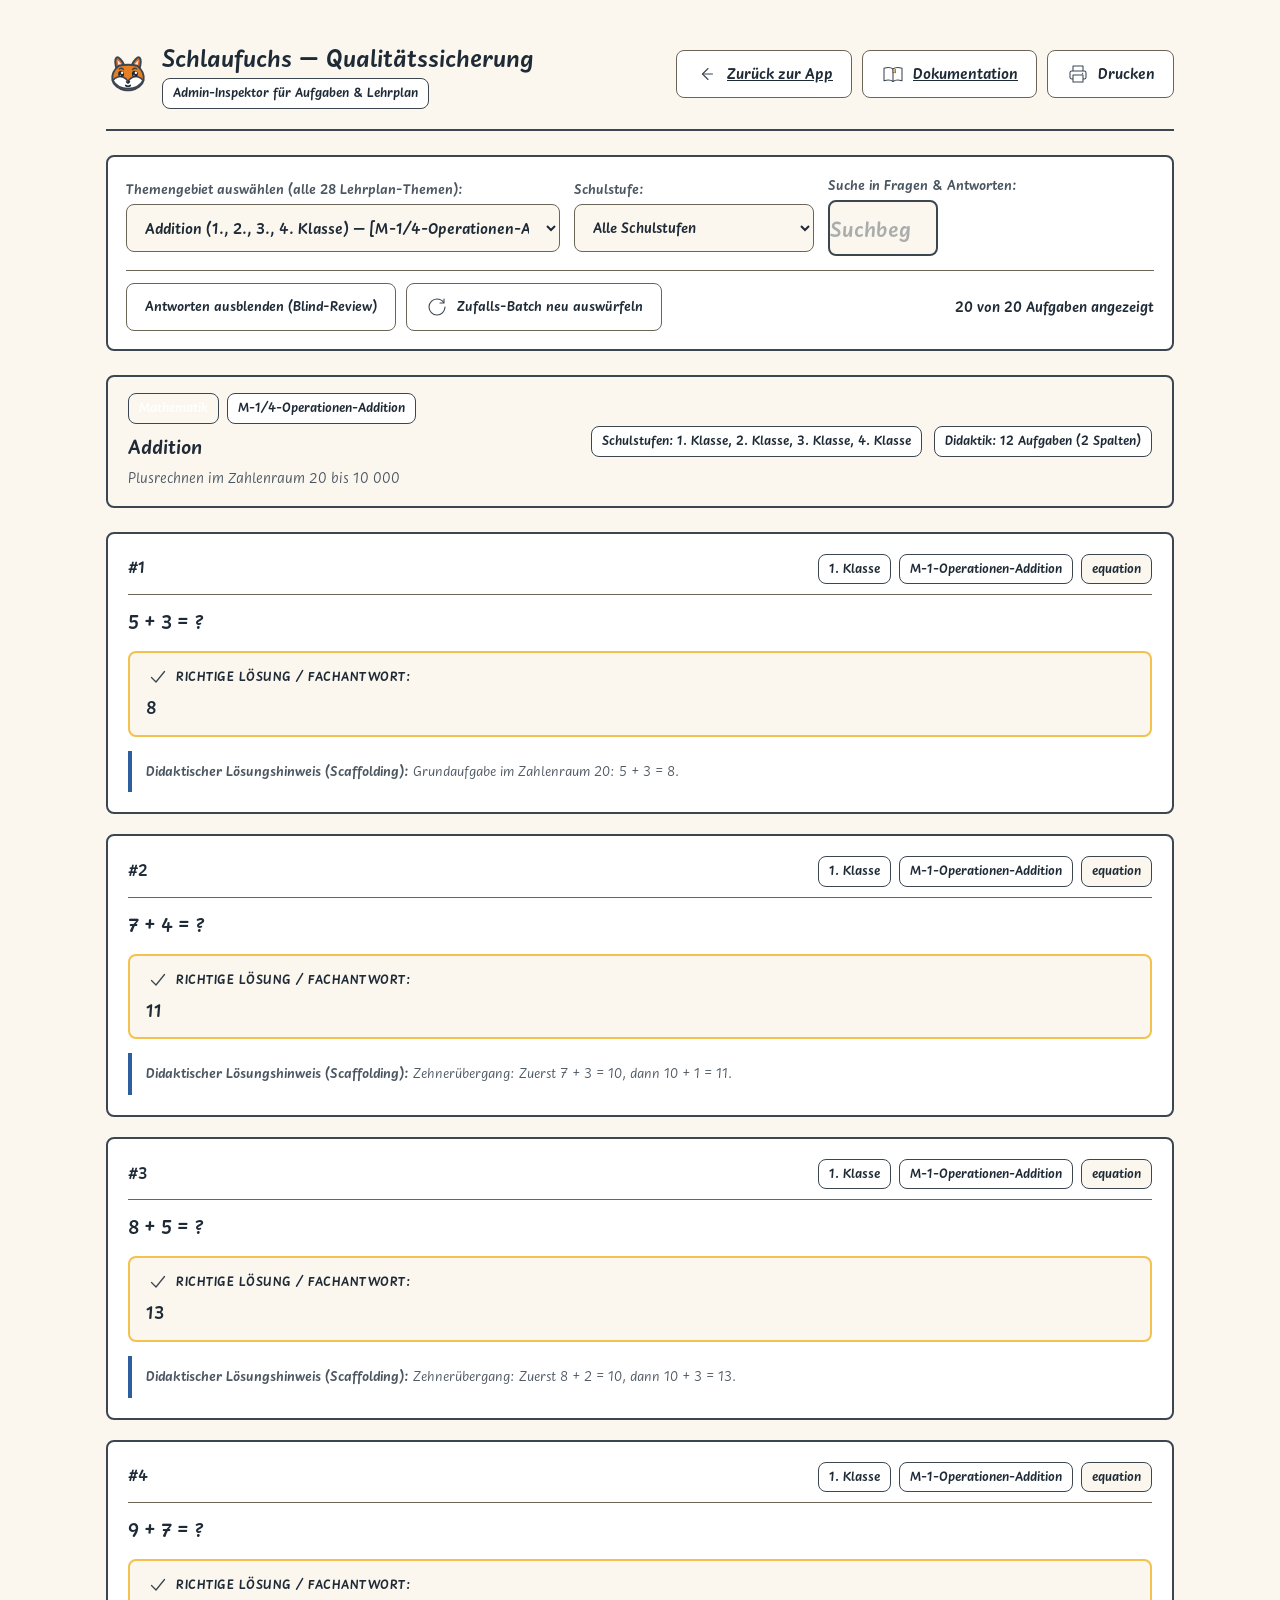
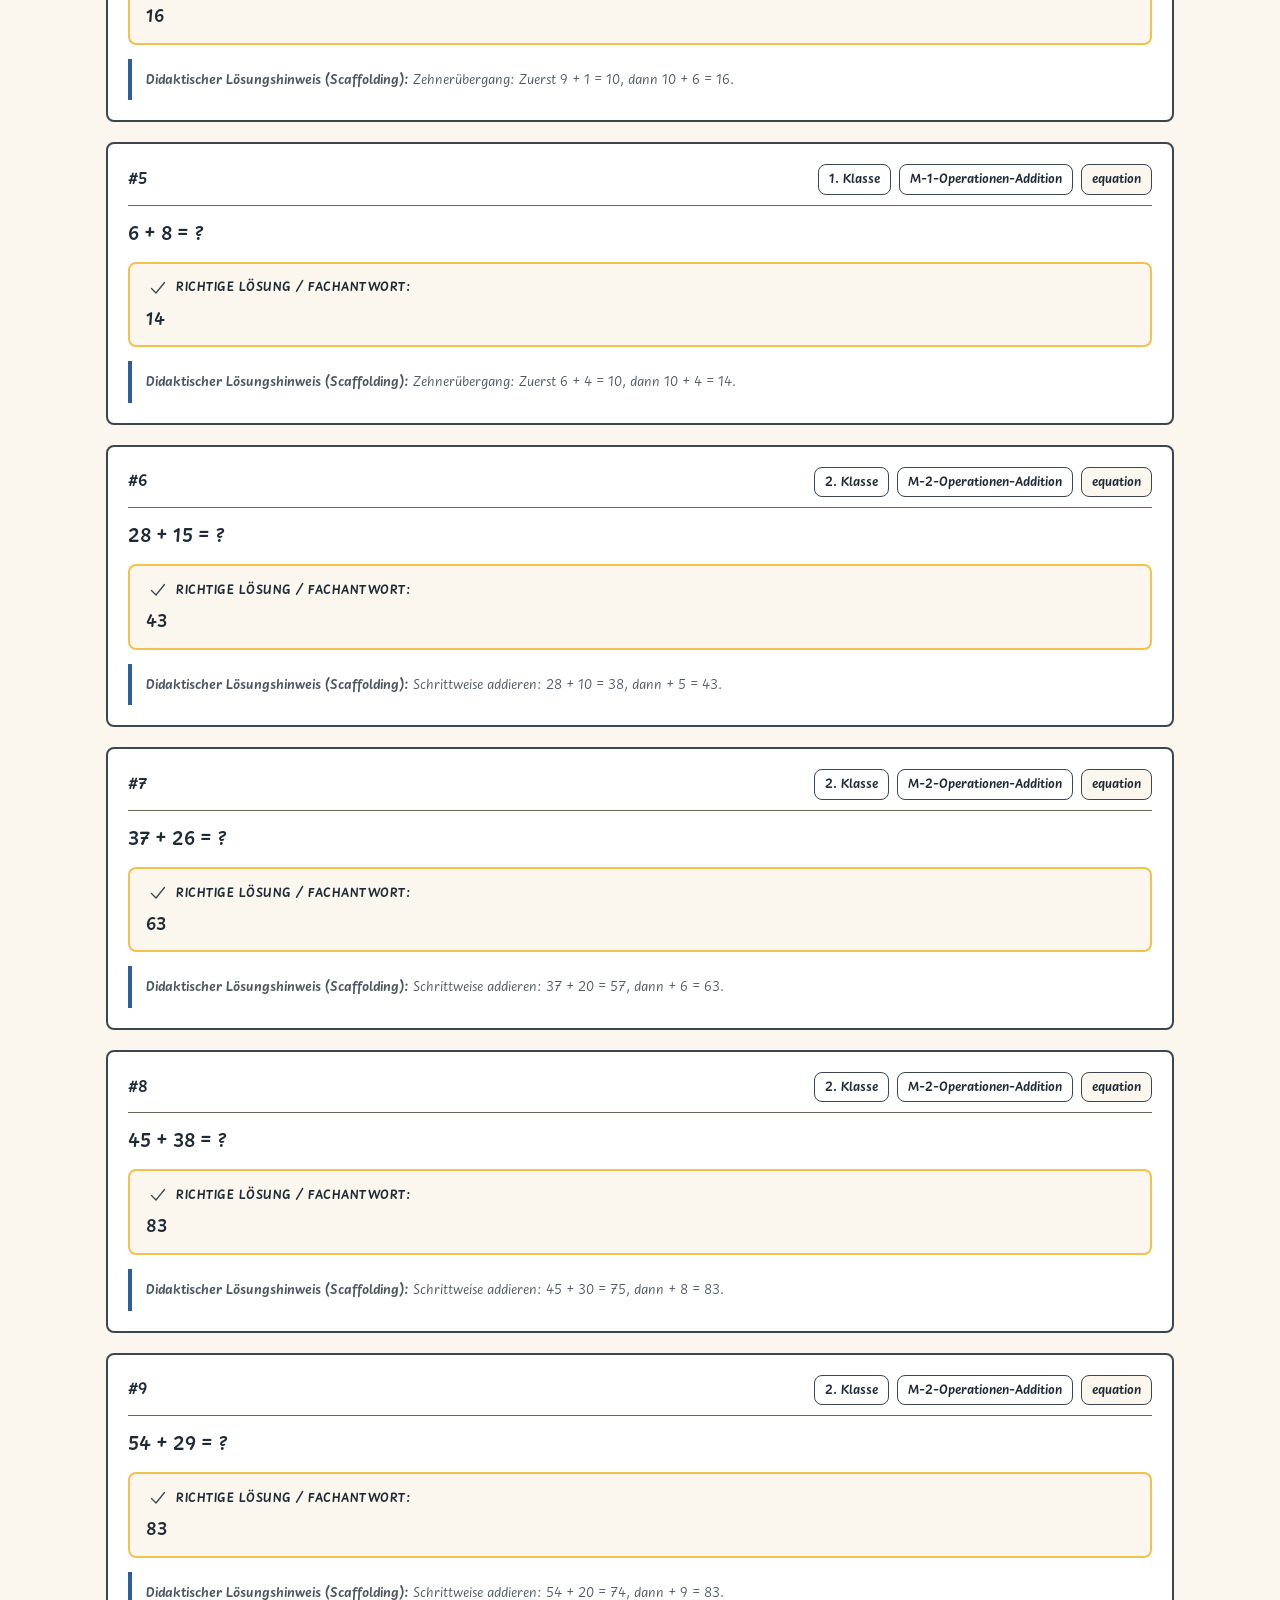
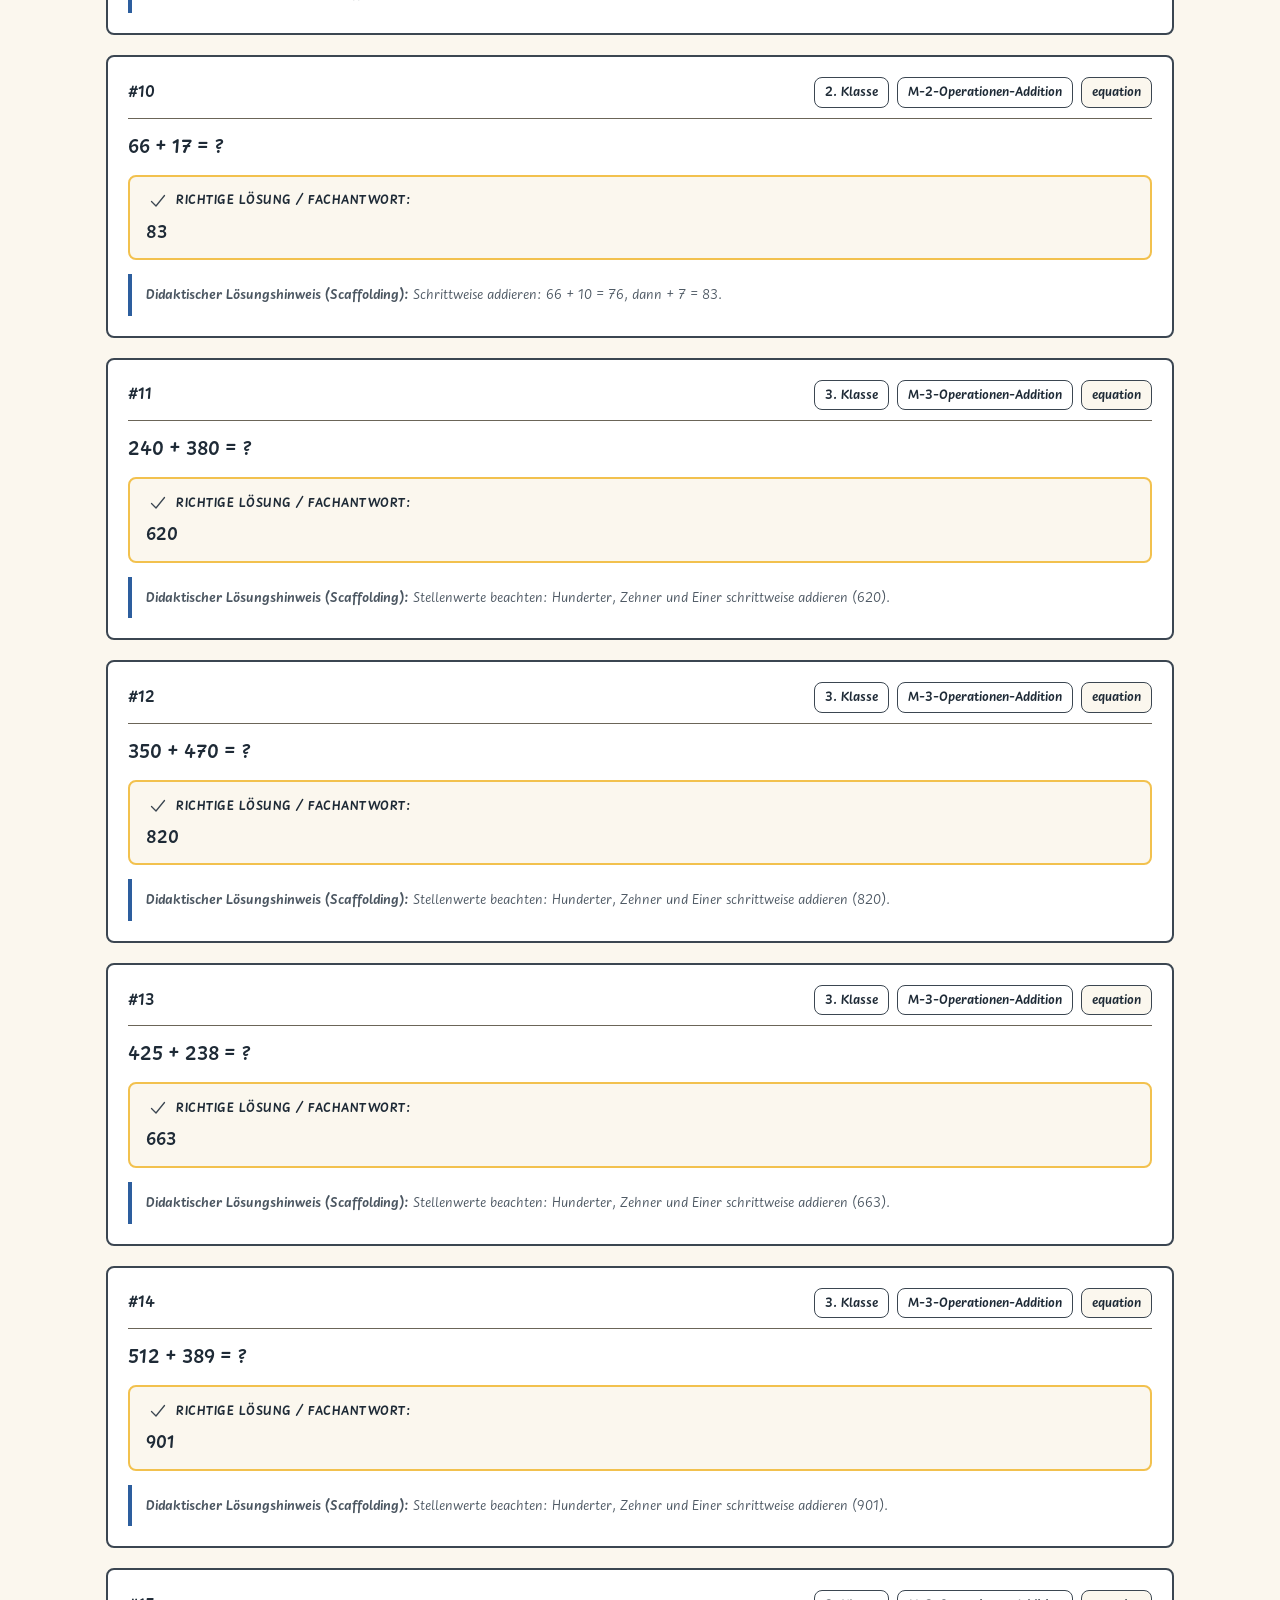
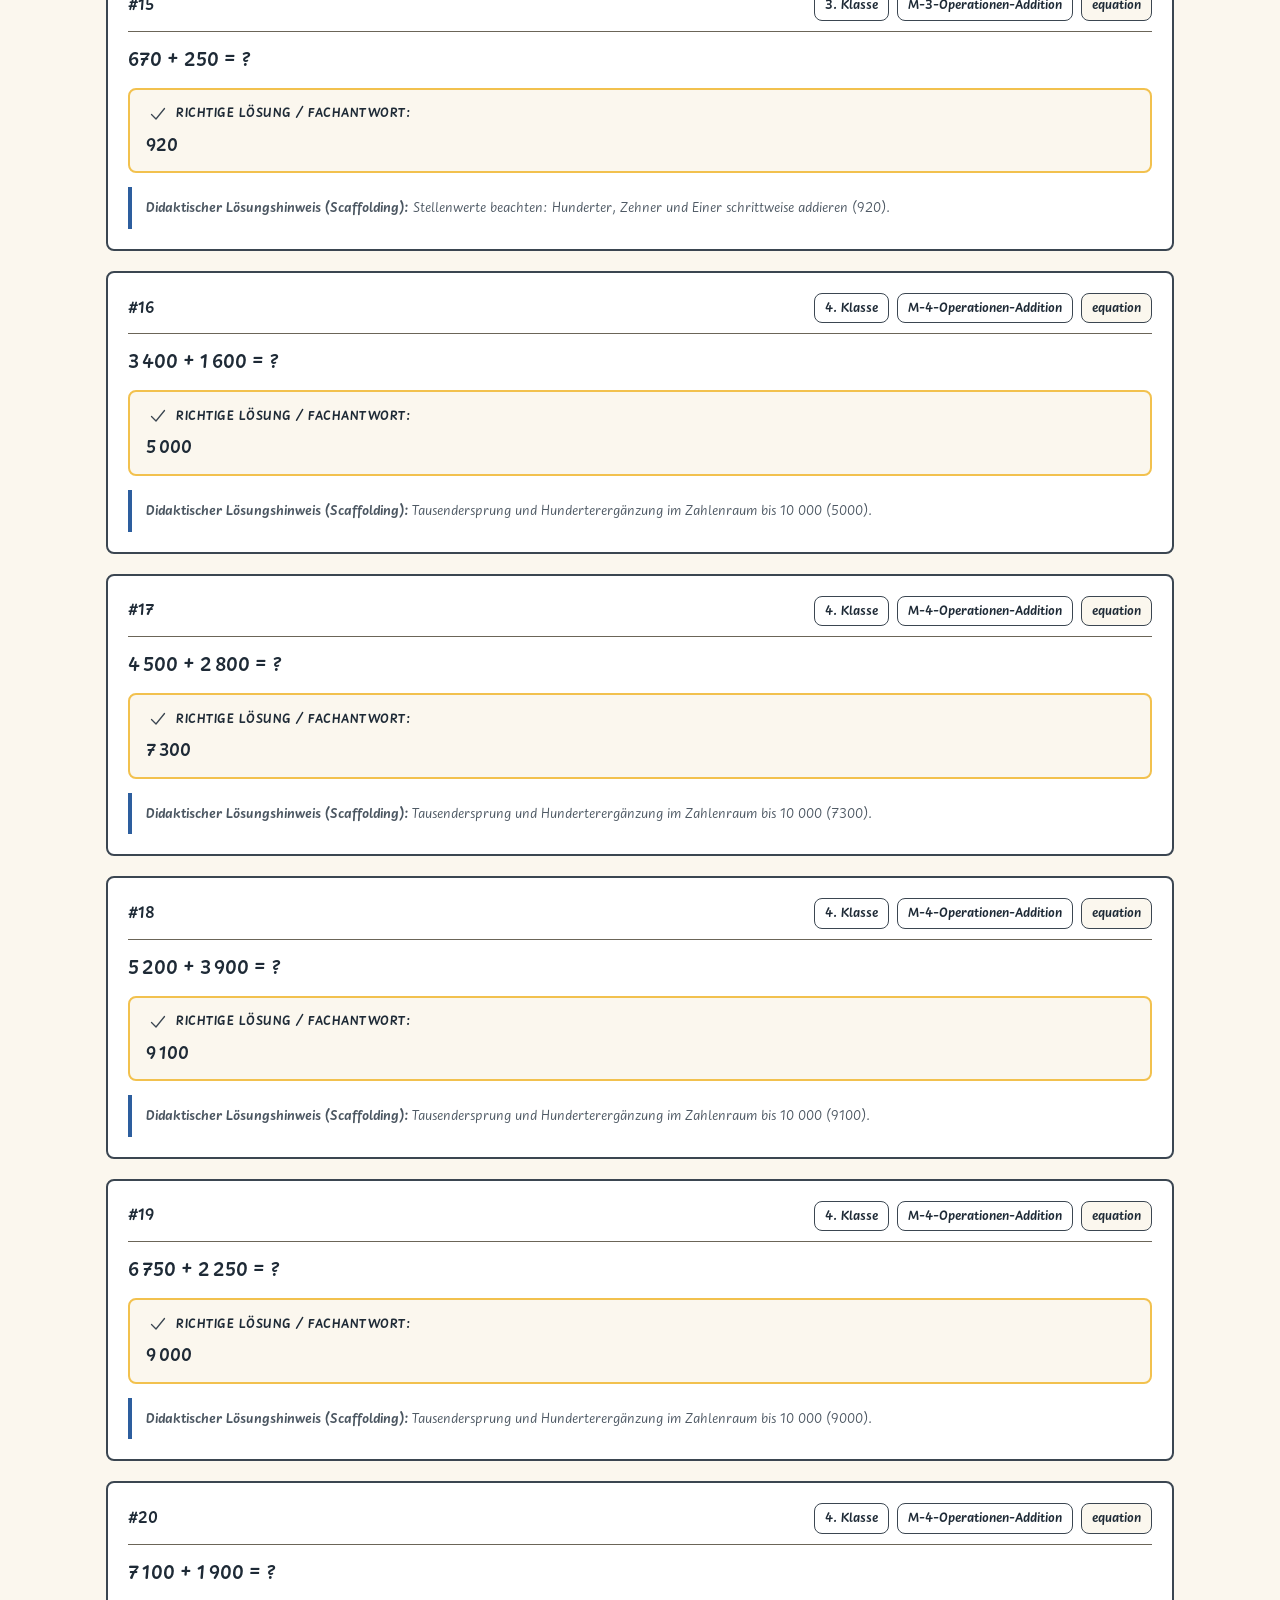
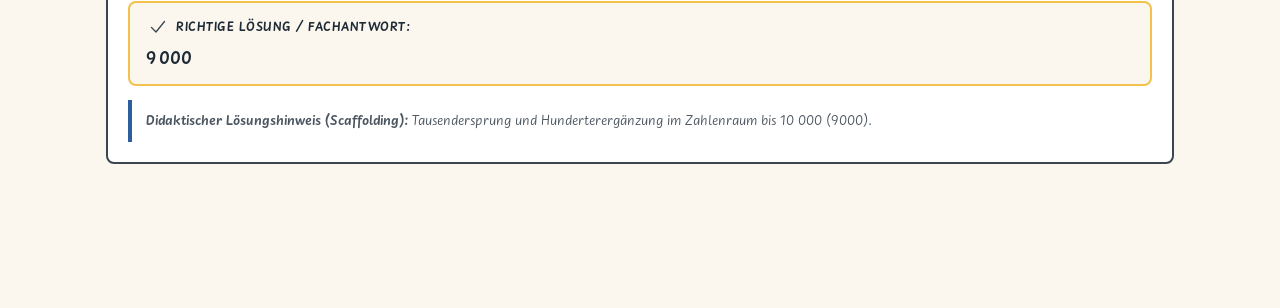
==== commit b40861bc: "Refactoring JS" ====
--- a/admin.html
+++ b/admin.html
@@ -372,6 +372,7 @@
   <script src="js/generators/german.js"></script>
   <script src="js/generators/general.js"></script>
   <script src="js/generators/brain.js"></script>
+  <script src="js/generators/index.js"></script>
   <script src="js/admin-qa.js"></script>
 
   <!-- INTERAKTIVER CONTROLLER FÜR DIE ADMIN-SEITE -->
--- a/css/layout.css
+++ b/css/layout.css
@@ -31,8 +31,7 @@
   background: var(--card-bg, #ffffff);
   border-radius: var(--border-radius, 16px);
   padding: 12px 20px;
-  box-shadow: var(--shadow-sm);
-  border: 1.5px solid #e2e8f0;
+  border: 1.5px solid var(--linie-leise);
   display: flex;
   align-items: center;
   justify-content: space-between;
@@ -66,14 +65,14 @@
 .brand-text h1 {
   font-size: 1.45rem;
   font-weight: 900;
-  color: #0f172a;
+  color: var(--tinte);
   line-height: 1.1;
 }
 
 .brand-sub {
   font-size: 0.8rem;
   font-weight: 700;
-  color: var(--text-muted, #64748b);
+  color: var(--text-muted, var(--tinte-leise));
 }
 
 /* Zentrierte Kind-Identität (Sanfte Kachel-Ästhetik) */
@@ -88,14 +87,14 @@
   display: inline-flex;
   align-items: center;
   gap: 8px;
-  background: #f8fafc;
-  border: 1.5px solid #cbd5e1;
+  background: var(--papier);
+  border: 1.5px solid var(--linie-leise);
   border-radius: 999px;
   padding: 6px 14px 6px 10px;
   font-family: var(--font-family);
   font-size: 0.95rem;
   font-weight: 800;
-  color: #1e293b;
+  color: var(--tinte);
   cursor: pointer;
   transition: all 0.2s ease;
   min-height: 44px;
@@ -103,8 +102,8 @@
 
 .header-child-pill:hover,
 .header-profile-btn:hover {
-  background: #f1f5f9;
-  border-color: #94a3b8;
+  background: var(--flaeche);
+  border-color: var(--linie);
 }
 
 .header-child-pill:focus-visible,
@@ -114,7 +113,7 @@
 }
 
 .pill-divider {
-  color: #94a3b8;
+  color: var(--linie);
   font-weight: 400;
   margin: 0 4px;
 }
@@ -128,7 +127,7 @@
 
 .profile-caret {
   font-size: 0.8rem;
-  color: #64748b;
+  color: var(--tinte-leise);
   margin-left: 2px;
 }
 
@@ -143,7 +142,6 @@
   border-radius: 999px;
   font-weight: 800;
   font-size: 0.95rem;
-  box-shadow: var(--shadow-sm);
   min-height: 44px;
 }
 
@@ -171,7 +169,7 @@
   display: inline-block;
   width: 1px;
   height: 24px;
-  background: #cbd5e1;
+  background: var(--linie-leise);
   margin: 0 4px;
 }
 
@@ -189,13 +187,13 @@
   transition: all 0.15s ease;
   min-height: 44px;
   min-width: 44px;
-  color: #475569;
+  color: var(--tinte-leise);
 }
 
 .header-tool-btn:hover {
-  background: #f1f5f9;
-  border-color: #cbd5e1;
-  color: #0f172a;
+  background: var(--flaeche);
+  border-color: var(--linie-leise);
+  color: var(--tinte);
 }
 
 .header-tool-btn:focus-visible {
@@ -234,14 +232,13 @@
   display: inline-flex;
   align-self: center;
   margin: 6px auto 16px auto;
-  background: #f1f5f9;
-  border: 1.5px solid #cbd5e1;
+  background: var(--flaeche);
+  border: 1.5px solid var(--linie-leise);
   border-radius: 999px;
   padding: 4px;
   gap: 4px;
   max-width: 100%;
   overflow-x: auto;
-  box-shadow: inset 0 1px 2px rgba(0, 0, 0, 0.04);
 }
 
 .filter-label {
@@ -257,7 +254,7 @@
   border-radius: 999px;
   border: 1.5px solid transparent;
   background: transparent;
-  color: #475569;
+  color: var(--tinte-leise);
   cursor: pointer;
   transition: all 0.15s ease;
   user-select: none;
@@ -268,15 +265,14 @@
 }
 
 .filter-btn:hover {
-  color: #0f172a;
+  color: var(--tinte);
   background: rgba(255, 255, 255, 0.6);
 }
 
 .filter-btn.active {
   background: #ffffff;
-  color: #0f172a;
-  border-color: #cbd5e1;
-  box-shadow: 0 1px 3px rgba(0, 0, 0, 0.08);
+  color: var(--tinte);
+  border-color: var(--linie-leise);
 }
 
 
@@ -299,7 +295,7 @@
   gap: 10px;
   font-size: 1.25rem;
   font-weight: 900;
-  color: #0f172a;
+  color: var(--tinte);
 }
 
 .subject-icon-svg {
@@ -334,13 +330,12 @@
   position: relative;
   background: var(--card-bg);
   border-radius: 16px;
-  border: 1.5px solid #e2e8f0;
+  border: 1.5px solid var(--linie-leise);
   padding: 14px 16px;
   display: flex;
   flex-direction: column;
   justify-content: space-between;
   gap: 10px;
-  box-shadow: var(--shadow-sm);
   cursor: pointer;
   transition: all 0.2s ease;
   user-select: none;
@@ -355,7 +350,7 @@
   right: 14px;
   font-size: 1.15rem;
   font-weight: 800;
-  color: #94a3b8;
+  color: var(--linie);
   opacity: 0.35;
   transition: all 0.2s cubic-bezier(0.34, 1.56, 0.64, 1);
   line-height: 1;
@@ -363,13 +358,12 @@
 
 .topic-card:hover {
   transform: translateY(-2px);
-  box-shadow: var(--shadow-md);
 }
 
 .topic-card:hover::after {
   opacity: 1;
   transform: translateX(3px);
-  color: #1e293b;
+  color: var(--tinte);
 }
 
 .subject-group[data-subject="math"] .topic-card:hover {
@@ -470,16 +464,16 @@
   font-weight: 700;
   padding: 3px 9px;
   border-radius: 999px;
-  background: #F8FAFC;
-  border: 1px solid #E2E8F0;
-  color: #64748B;
+  background: var(--papier);
+  border: 1px solid var(--linie-leise);
+  color: var(--tinte-leise);
   letter-spacing: 0.2px;
 }
 
 .topic-body h3 {
   font-size: 1.05rem;
   font-weight: 800;
-  color: #0f172a;
+  color: var(--tinte);
   line-height: 1.3;
 }
 
@@ -510,8 +504,7 @@
 .exercise-topbar {
   background: #ffffff;
   border-radius: 16px;
-  border: 1.5px solid #e2e8f0;
-  box-shadow: var(--shadow-sm);
+  border: 1.5px solid var(--linie-leise);
   padding: 8px 16px;
   display: flex;
   align-items: center;
@@ -531,22 +524,22 @@
   display: inline-flex;
   align-items: center;
   gap: 6px;
-  background: #f1f5f9;
-  border: 1.5px solid #cbd5e1;
+  background: var(--flaeche);
+  border: 1.5px solid var(--linie-leise);
   border-radius: 999px;
   padding: 6px 14px;
   font-family: var(--font-family);
   font-size: 0.95rem;
   font-weight: 800;
-  color: #334155;
+  color: var(--tinte);
   cursor: pointer;
   min-height: 40px;
   transition: all 0.15s ease;
 }
 
 .btn-focus-back:hover {
-  background: #e2e8f0;
-  color: #0f172a;
+  background: var(--linie-leise);
+  color: var(--tinte);
 }
 
 .back-icon {
@@ -569,8 +562,8 @@
 }
 
 .focus-tool-btn {
-  background: #f8fafc;
-  border: 1.5px solid #e2e8f0;
+  background: var(--papier);
+  border: 1.5px solid var(--linie-leise);
   border-radius: 10px;
   padding: 6px 10px;
   font-size: 1.15rem;
@@ -580,14 +573,14 @@
   justify-content: center;
   min-height: 40px;
   min-width: 40px;
-  color: #334155;
+  color: var(--tinte);
   transition: all 0.15s ease;
 }
 
 .focus-tool-btn:hover {
-  background: #f1f5f9;
-  border-color: #cbd5e1;
-  color: #0f172a;
+  background: var(--flaeche);
+  border-color: var(--linie-leise);
+  color: var(--tinte);
 }
 
 /* Mehr-Optionen Dropdown für Lehrkräfte & Eltern */
@@ -601,9 +594,8 @@
   top: calc(100% + 8px);
   right: 0;
   background: #ffffff;
-  border: 1.5px solid #cbd5e1;
+  border: 1.5px solid var(--linie-leise);
   border-radius: 14px;
-  box-shadow: 0 8px 24px rgba(0, 0, 0, 0.12);
   padding: 6px;
   min-width: 210px;
   display: none;
@@ -623,7 +615,7 @@
   font-family: var(--font-family);
   font-size: 0.92rem;
   font-weight: 700;
-  color: #1e293b;
+  color: var(--tinte);
   cursor: pointer;
   text-align: left;
   transition: background 0.15s ease;
@@ -631,7 +623,7 @@
 }
 
 .focus-dropdown-btn:hover {
-  background: #f1f5f9;
+  background: var(--flaeche);
 }
 
 .dropdown-icon-svg {
@@ -704,14 +696,53 @@
 }
 
 .modal-card {
-  background: #ffffff;
-  border-radius: 20px;
+  background: var(--flaeche, #ffffff);
+  border-radius: var(--radius, 8px);
   max-width: 540px;
   width: 100%;
   max-height: 90vh;
   overflow-y: auto;
-  box-shadow: 0 20px 45px rgba(0, 0, 0, 0.2);
-  border: 1.5px solid #e2e8f0;
+  border: var(--rahmen, 2px solid var(--linie));
+}
+
+.schlaufuchs-dialog-card {
+  background: var(--flaeche, #FFFFFF);
+  border: var(--rahmen, 2px solid var(--linie));
+  border-radius: var(--radius, 8px);
+  max-width: 440px;
+  width: 100%;
+  padding: var(--abstand-4, 24px);
+  text-align: center;
+}
+
+.schlaufuchs-dialog-icon {
+  margin-bottom: var(--abstand-2, 12px);
+  display: flex;
+  justify-content: center;
+}
+
+.schlaufuchs-dialog-title {
+  font-family: var(--schrift-text);
+  font-size: var(--text-titel, 1.4rem);
+  font-weight: 700;
+  color: var(--tinte);
+  margin: 0 0 var(--abstand-2, 12px) 0;
+}
+
+.schlaufuchs-dialog-msg {
+  font-family: var(--schrift-text);
+  font-size: 1.1rem;
+  color: var(--tinte-leise);
+  line-height: var(--zeilenhoehe, 1.5);
+  margin-bottom: var(--abstand-4, 24px);
+  white-space: pre-line;
+}
+
+.schlaufuchs-dialog-actions {
+  display: flex;
+  gap: var(--abstand-2, 12px);
+  justify-content: center;
+  flex-wrap: wrap;
 }
 
 .modal-card-lg {
@@ -723,21 +754,21 @@
   align-items: center;
   justify-content: space-between;
   padding: 18px 24px;
-  border-bottom: 1px solid #f1f5f9;
+  border-bottom: 1px solid var(--flaeche);
 }
 
 .modal-header h3 {
   margin: 0;
   font-size: 1.25rem;
   font-weight: 900;
-  color: #1e293b;
+  color: var(--tinte);
 }
 
 .modal-close-btn {
   background: none;
   border: none;
   font-size: 1.8rem;
-  color: #94a3b8;
+  color: var(--linie);
   cursor: pointer;
   padding: 4px 8px;
   line-height: 1;
@@ -746,8 +777,8 @@
 }
 
 .modal-close-btn:hover {
-  color: #1e293b;
-  background: #f1f5f9;
+  color: var(--tinte);
+  background: var(--flaeche);
 }
 
 .modal-body {
@@ -761,27 +792,26 @@
 }
 
 .profile-pick-card {
-  background: #f8fafc;
-  border: 2px solid #e2e8f0;
-  border-radius: 16px;
+  background: var(--flaeche, #FFFFFF);
+  border: 2px solid var(--linie, #3B4651);
+  border-radius: var(--radius, 8px);
   padding: 16px 12px;
   text-align: center;
   cursor: pointer;
-  transition: all 0.2s ease;
+  transition: all 0.15s ease;
   user-select: none;
 }
 
 .profile-pick-card:hover {
-  border-color: #2563eb;
-  background: #ffffff;
-  transform: translateY(-2px);
-  box-shadow: 0 6px 16px rgba(37, 99, 235, 0.15);
+  border-color: var(--mathe, #2D5E9E);
+  background: var(--papier, #FBF7EE);
 }
 
 .profile-pick-card.active-profile {
-  border-color: #2563eb;
-  background: #eff6ff;
-  box-shadow: 0 0 0 2px rgba(37, 99, 235, 0.2);
+  border-color: var(--mathe, #2D5E9E);
+  background: var(--mathe-hell, #DCE8F6);
+  outline: 2px solid var(--mathe, #2D5E9E);
+  outline-offset: 1px;
 }
 
 .admin-grade-label:hover {
@@ -837,8 +867,7 @@
 .exercise-topbar {
   background: #ffffff;
   border-radius: 16px;
-  border: 1.5px solid #e2e8f0;
-  box-shadow: var(--shadow-sm);
+  border: 1.5px solid var(--linie-leise);
   padding: 8px 16px;
   display: flex;
   align-items: center;
@@ -858,22 +887,22 @@
   display: inline-flex;
   align-items: center;
   gap: 6px;
-  background: #f1f5f9;
-  border: 1.5px solid #cbd5e1;
+  background: var(--flaeche);
+  border: 1.5px solid var(--linie-leise);
   border-radius: 999px;
   padding: 6px 14px;
   font-family: var(--font-family);
   font-size: 0.95rem;
   font-weight: 800;
-  color: #334155;
+  color: var(--tinte);
   cursor: pointer;
   min-height: 40px;
   transition: all 0.15s ease;
 }
 
 .btn-focus-back:hover {
-  background: #e2e8f0;
-  color: #0f172a;
+  background: var(--linie-leise);
+  color: var(--tinte);
 }
 
 .back-icon {
@@ -896,8 +925,8 @@
 }
 
 .focus-tool-btn {
-  background: #f8fafc;
-  border: 1.5px solid #e2e8f0;
+  background: var(--papier);
+  border: 1.5px solid var(--linie-leise);
   border-radius: 10px;
   padding: 6px 10px;
   font-size: 1.15rem;
@@ -907,13 +936,13 @@
   justify-content: center;
   min-height: 40px;
   min-width: 40px;
-  color: #334155;
+  color: var(--tinte);
   transition: all 0.15s ease;
 }
 
 .focus-tool-btn:hover {
-  background: #f1f5f9;
-  border-color: #cbd5e1;
-  color: #0f172a;
-}
-
+  background: var(--flaeche);
+  border-color: var(--linie-leise);
+  color: var(--tinte);
+}
+
--- a/css/components.css
+++ b/css/components.css
@@ -56,7 +56,7 @@
   font-family: var(--schrift-text, inherit);
   font-size: 1.15rem;
   font-weight: 800;
-  color: var(--tinte-leise, #64748B);
+  color: var(--tinte-leise, #6f675e);
   min-width: 28px;
   flex-shrink: 0;
   padding-top: 0;
@@ -141,7 +141,7 @@
 }
 
 .task-equals {
-  color: var(--tinte-leise, #64748B);
+  color: var(--tinte-leise, #6f675e);
   font-weight: 800;
 }
 
--- a/css/exercises.css
+++ b/css/exercises.css
@@ -5,14 +5,13 @@
 
 .twenty-field-box {
   background: #ffffff;
-  border: 2px solid #cbd5e1;
+  border: 2px solid var(--linie-leise);
   border-radius: 16px;
   padding: 12px;
   margin: 12px 0;
   display: inline-flex;
   flex-direction: column;
   gap: 10px;
-  box-shadow: 0 4px 12px rgba(0, 0, 0, 0.05);
 }
 
 .twenty-field-row {
@@ -37,7 +36,7 @@
   top: -4px;
   bottom: -4px;
   width: 2px;
-  background: #94a3b8;
+  background: var(--linie);
   opacity: 0.6;
 }
 
@@ -45,26 +44,24 @@
   width: 28px;
   height: 28px;
   border-radius: 50%;
-  border: 2px solid #cbd5e1;
-  background: #f8fafc;
+  border: 2px solid var(--linie-leise);
+  background: var(--papier);
   transition: transform 0.2s ease;
 }
 
 .twenty-dot.blue-dot {
   background: #2563eb;
   border-color: #1d4ed8;
-  box-shadow: 0 2px 6px rgba(37, 99, 235, 0.4);
 }
 
 .twenty-dot.red-dot {
   background: #ef4444;
   border-color: #b91c1c;
-  box-shadow: 0 2px 6px rgba(239, 68, 68, 0.4);
 }
 
 .twenty-dot.empty-dot {
   background: #ffffff;
-  border-color: #cbd5e1;
+  border-color: var(--linie-leise);
 }
 
 /* =========================================
@@ -74,7 +71,6 @@
 .stvo-sign {
   display: inline-block;
   vertical-align: middle;
-  filter: drop-shadow(0 4px 10px rgba(0, 0, 0, 0.15));
   transition: transform 0.2s ease;
 }
 
@@ -84,9 +80,9 @@
 
 .task-sign-display {
   padding: 8px;
-  background: #f8fafc;
+  background: var(--papier);
   border-radius: 16px;
-  border: 1px solid #e2e8f0;
+  border: 1px solid var(--linie-leise);
   width: fit-content;
   margin: 0 auto 12px auto;
   display: flex;
@@ -126,7 +122,6 @@
   background: #2563eb;
   color: white;
   border: 1.5px solid #1d4ed8;
-  box-shadow: 0 2px 6px rgba(37, 99, 235, 0.2);
 }
 
 .btn-primary:hover {
@@ -137,7 +132,6 @@
   background: #15803d;
   color: white;
   border: 1.5px solid #166534;
-  box-shadow: 0 2px 6px rgba(21, 128, 61, 0.2);
 }
 
 .btn-success:hover {
@@ -145,14 +139,14 @@
 }
 
 .btn-secondary {
-  background: #f1f5f9;
-  color: #334155;
-  border: 1.5px solid #cbd5e1;
+  background: var(--flaeche);
+  color: var(--tinte);
+  border: 1.5px solid var(--linie-leise);
 }
 
 .btn-secondary:hover {
-  background: #e2e8f0;
-  color: #0f172a;
+  background: var(--linie-leise);
+  color: var(--tinte);
 }
 
 .btn-check {
@@ -192,9 +186,9 @@
   padding: 10px 14px;
   min-height: 48px;
   border-radius: var(--border-radius-sm);
-  border: 1.5px solid #cbd5e1;
-  background-color: #f8fafc;
-  color: #1e293b;
+  border: 1.5px solid var(--linie-leise);
+  background-color: var(--papier);
+  color: var(--tinte);
   cursor: pointer;
   outline: none;
 }
@@ -219,9 +213,9 @@
   width: 32px;
   height: 32px;
   border-radius: 50%;
-  border: 2px solid #cbd5e1;
+  border: 2px solid var(--linie-leise);
   background: #ffffff;
-  color: #64748b;
+  color: var(--tinte-leise);
   font-size: 0.85rem;
   font-weight: 800;
   display: flex;
@@ -235,15 +229,16 @@
 }
 
 .exercise-step-dot:hover {
-  border-color: #94a3b8;
-  background: #f8fafc;
+  border-color: var(--linie);
+  background: var(--papier);
 }
 
 .exercise-step-dot.active {
   border-color: #2563eb;
   background: #eff6ff;
   color: #1d4ed8;
-  box-shadow: 0 0 0 3px rgba(37, 99, 235, 0.2);
+  outline: 2px solid var(--fokus, #2563eb);
+  outline-offset: 2px;
   transform: scale(1.08);
 }
 
@@ -271,16 +266,15 @@
 
 .exercise-focus-wrapper .task-card {
   background: #ffffff;
-  border: 1.5px solid #e2e8f0;
+  border: 1.5px solid var(--linie-leise);
   border-radius: 20px;
   padding: 36px 32px;
-  box-shadow: 0 4px 16px rgba(0, 0, 0, 0.04);
 }
 
 .exercise-focus-wrapper .task-equation {
   font-size: 2.4rem;
   font-weight: 800;
-  color: #1e293b;
+  color: var(--tinte);
   justify-content: center;
   gap: 18px;
   margin: 16px 0;
@@ -298,8 +292,8 @@
   width: 124px;
   height: 64px;
   border-radius: 14px;
-  border: 2px solid #cbd5e1;
-  background: #f8fafc;
+  border: 2px solid var(--linie-leise);
+  background: var(--papier);
 }
 
 .exercise-focus-nav {
@@ -332,7 +326,6 @@
   flex-direction: column;
   align-items: center;
   gap: 16px;
-  box-shadow: var(--shadow-md);
   animation: popIn 0.3s ease-out;
 }
 
@@ -355,7 +348,7 @@
 
 .summary-msg {
   font-size: 1.1rem;
-  color: #334155;
+  color: var(--tinte);
   font-weight: 700;
   max-width: 480px;
   line-height: 1.5;
@@ -397,12 +390,12 @@
 .task-pyramid-title {
   font-size: 1.15rem;
   font-weight: 900;
-  color: #1e293b;
+  color: var(--tinte);
 }
 
 .task-pyramid-desc {
   font-size: 0.9rem;
-  color: #64748b;
+  color: var(--tinte-leise);
   font-weight: 600;
 }
 
@@ -412,8 +405,8 @@
   align-items: center;
   gap: 8px;
   padding: 14px 20px;
-  background: #f8fafc;
-  border: 2px dashed #cbd5e1;
+  background: var(--papier);
+  border: 2px dashed var(--linie-leise);
   border-radius: 18px;
   margin-bottom: 16px;
 }
@@ -428,24 +421,23 @@
   width: 84px;
   height: 58px;
   background: #ffffff;
-  border: 2px solid #cbd5e1;
+  border: 2px solid var(--linie-leise);
   border-radius: 12px;
   display: flex;
   align-items: center;
   justify-content: center;
   font-size: 1.45rem;
   font-weight: 900;
-  color: #1e293b;
-  box-shadow: 0 3px 6px rgba(0, 0, 0, 0.05);
+  color: var(--tinte);
   position: relative;
   transition: all 0.2s ease;
   user-select: none;
 }
 
 .pyramid-brick.given {
-  background: #f1f5f9;
-  border-color: #94a3b8;
-  color: #0f172a;
+  background: var(--flaeche);
+  border-color: var(--linie);
+  color: var(--tinte);
 }
 
 .pyramid-brick-input {
@@ -458,13 +450,13 @@
 .pyramid-brick-input:hover {
   border-color: #2563eb;
   transform: translateY(-2px);
-  box-shadow: 0 6px 14px rgba(37, 99, 235, 0.15);
 }
 
 .pyramid-brick-input:focus-within {
   border-color: #2563eb;
   background: #ffffff;
-  box-shadow: 0 0 0 4px rgba(37, 99, 235, 0.22);
+  outline: 2px solid var(--fokus, #2563eb);
+  outline-offset: 2px;
   transform: translateY(-2px);
 }
 
@@ -473,7 +465,8 @@
   border-color: #22c55e;
   background: #f0fdf4;
   color: #15803d;
-  box-shadow: 0 0 0 3px rgba(34, 197, 94, 0.2);
+  outline: 2px solid var(--fokus, #2563eb);
+  outline-offset: 2px;
 }
 
 .pyramid-brick.brick-incorrect,
@@ -481,7 +474,8 @@
   border-color: #ef4444;
   background: #fef2f2;
   color: #b91c1c;
-  box-shadow: 0 0 0 3px rgba(239, 68, 68, 0.2);
+  outline: 2px solid var(--fokus, #2563eb);
+  outline-offset: 2px;
   animation: shake 0.35s ease;
 }
 
@@ -489,7 +483,8 @@
 .pyramid-brick-input.brick-empty-warning {
   border-color: #f59e0b;
   background: #fffbeb;
-  box-shadow: 0 0 0 3px rgba(245, 158, 11, 0.25);
+  outline: 2px solid var(--fokus, #2563eb);
+  outline-offset: 2px;
   animation: shake 0.35s ease;
 }
 
@@ -502,7 +497,7 @@
   font-family: inherit;
   font-size: 1.45rem;
   font-weight: 900;
-  color: #1e293b;
+  color: var(--tinte);
   outline: none;
   padding: 0;
   -webkit-appearance: none;
@@ -517,7 +512,7 @@
 }
 
 .pyramid-input::placeholder {
-  color: #94a3b8;
+  color: var(--linie);
   font-weight: 700;
 }
 
@@ -536,7 +531,7 @@
 .word-types-instruction {
   font-size: 1.05rem;
   font-weight: 700;
-  color: #475569;
+  color: var(--tinte-leise);
 }
 
 .words-row {
@@ -560,11 +555,10 @@
   gap: 8px;
   align-items: center;
   background: #ffffff;
-  border: 2px solid #e2e8f0;
+  border: 2px solid var(--linie-leise);
   border-radius: var(--border-radius-sm);
   padding: 12px 14px;
   transition: all 0.2s ease;
-  box-shadow: 0 2px 4px rgba(0, 0, 0, 0.04);
 }
 
 .word-card-item.type-nomen {
@@ -585,7 +579,7 @@
 .word-text {
   font-size: 1.3rem;
   font-weight: 900;
-  color: #1e293b;
+  color: var(--tinte);
 }
 
 .word-type-tags {
@@ -602,38 +596,41 @@
   padding: 8px 12px;
   min-height: 44px; /* iPad Touch Standard */
   border-radius: 10px;
-  border: 2px solid #cbd5e1;
+  border: 2px solid var(--linie-leise);
   cursor: pointer;
   user-select: none;
-  background: #f8fafc;
-  color: #475569;
+  background: var(--papier);
+  color: var(--tinte-leise);
   transition: all 0.15s ease;
 }
 
 .word-tag-btn:hover {
-  background: #e2e8f0;
-  border-color: #94a3b8;
+  background: var(--linie-leise);
+  border-color: var(--linie);
 }
 
 .word-tag-btn[data-type="nomen"].selected {
   background: #2563eb;
   color: white;
   border-color: #1d4ed8;
-  box-shadow: 0 0 0 3px rgba(37, 99, 235, 0.3);
+  outline: 2px solid var(--fokus, #2563eb);
+  outline-offset: 2px;
 }
 
 .word-tag-btn[data-type="verb"].selected {
   background: #dc2626;
   color: white;
   border-color: #b91c1c;
-  box-shadow: 0 0 0 3px rgba(220, 38, 38, 0.3);
+  outline: 2px solid var(--fokus, #2563eb);
+  outline-offset: 2px;
 }
 
 .word-tag-btn[data-type="adjektiv"].selected {
   background: #16a34a;
   color: white;
   border-color: #15803d;
-  box-shadow: 0 0 0 3px rgba(22, 163, 74, 0.3);
+  outline: 2px solid var(--fokus, #2563eb);
+  outline-offset: 2px;
 }
 
 .word-token {
@@ -641,11 +638,11 @@
   padding: 4px 10px;
   margin: 2px 4px;
   border-radius: 8px;
-  border: 2px solid #cbd5e1;
-  background: #f8fafc;
+  border: 2px solid var(--linie-leise);
+  background: var(--papier);
   font-weight: 800;
   font-size: 1.15rem;
-  color: #1e293b;
+  color: var(--tinte);
   transition: all 0.2s ease;
 }
 
@@ -690,12 +687,12 @@
 
 .hint-text {
   padding-left: 6px;
-  color: var(--tinte-leise, #64748B);
+  color: var(--tinte-leise, var(--tinte-leise));
 }
 
 .scramble-pool {
-  background: #f1f5f9;
-  border: 2px dashed #cbd5e1;
+  background: var(--flaeche);
+  border: 2px dashed var(--linie-leise);
 }
 
 .scramble-target {
@@ -711,9 +708,8 @@
   min-height: 44px;
   border-radius: 10px;
   background: white;
-  color: #1e293b;
-  border: 2px solid #cbd5e1;
-  box-shadow: 0 2px 4px rgba(0, 0, 0, 0.05);
+  color: var(--tinte);
+  border: 2px solid var(--linie-leise);
   cursor: pointer;
   user-select: none;
   display: inline-flex;
@@ -749,9 +745,9 @@
   padding: 12px 18px;
   min-height: 52px; /* iPad Touch Mindesthöhe */
   border-radius: var(--border-radius-sm);
-  border: 2px solid #cbd5e1;
+  border: 2px solid var(--linie-leise);
   background: #ffffff;
-  color: #1e293b;
+  color: var(--tinte);
   cursor: pointer;
   display: flex;
   align-items: center;
@@ -760,14 +756,13 @@
   line-height: 1.4;
   transition: all 0.2s cubic-bezier(0.4, 0, 0.2, 1);
   user-select: none;
-  box-shadow: 0 2px 4px rgba(0, 0, 0, 0.03);
   position: relative;
 }
 
 .choice-btn:hover,
 .option-btn:hover {
-  background: #f8fafc;
-  border-color: #94a3b8;
+  background: var(--papier);
+  border-color: var(--linie);
   transform: translateY(-1px);
 }
 
@@ -783,7 +778,8 @@
   border-color: #2563eb;
   color: #1d4ed8;
   font-weight: 800;
-  box-shadow: 0 0 0 3px rgba(37, 99, 235, 0.25), 0 4px 12px rgba(37, 99, 235, 0.15);
+  outline: 2px solid var(--fokus, #2563eb);
+  outline-offset: 2px;
   transform: translateY(-1px);
 }
 
@@ -839,7 +835,6 @@
   cursor: grabbing;
   opacity: 0.85;
   transform: scale(1.06);
-  box-shadow: 0 10px 20px rgba(0, 0, 0, 0.2);
   z-index: 1000;
 }
 
@@ -851,7 +846,8 @@
   transform: scale(1.08);
   border-color: var(--primary-color);
   background-color: #dbeafe;
-  box-shadow: 0 0 0 3px rgba(79, 70, 229, 0.35);
+  outline: 2px solid var(--fokus, #2563eb);
+  outline-offset: 2px;
 }
 
 .drop-zone {
@@ -865,7 +861,8 @@
 
 .drop-zone.drag-hover {
   transform: scale(1.02);
-  box-shadow: 0 0 0 4px rgba(79, 70, 229, 0.25);
+  outline: 2px solid var(--fokus, #2563eb);
+  outline-offset: 2px;
   border-color: #3b82f6;
 }
 
@@ -884,8 +881,8 @@
   display: flex;
   flex-direction: column;
   gap: 8px;
-  border: 2px dashed #cbd5e1;
-  background: #f8fafc;
+  border: 2px dashed var(--linie-leise);
+  background: var(--papier);
   transition: all 0.2s ease;
 }
 
@@ -942,9 +939,9 @@
 .sequence-slot {
   width: 68px;
   height: 68px;
-  border: 2px dashed #94a3b8;
+  border: 2px dashed var(--linie);
   border-radius: 14px;
-  background: #f1f5f9;
+  background: var(--flaeche);
   display: flex;
   align-items: center;
   justify-content: center;
@@ -958,7 +955,7 @@
   left: 6px;
   font-size: 0.75rem;
   font-weight: 800;
-  color: #94a3b8;
+  color: var(--linie);
 }
 
 .sequence-pool {
@@ -967,9 +964,9 @@
   gap: 12px;
   justify-content: center;
   padding: 14px;
-  background: #f8fafc;
+  background: var(--papier);
   border-radius: var(--border-radius-sm);
-  border: 2px solid #e2e8f0;
+  border: 2px solid var(--linie-leise);
   min-height: 72px;
   width: 100%;
 }
@@ -978,15 +975,14 @@
   width: 58px;
   height: 58px;
   background: white;
-  border: 2px solid #cbd5e1;
+  border: 2px solid var(--linie-leise);
   border-radius: 12px;
   display: flex;
   align-items: center;
   justify-content: center;
   font-size: 1.45rem;
   font-weight: 900;
-  color: #1e293b;
-  box-shadow: 0 4px 8px rgba(0, 0, 0, 0.06);
+  color: var(--tinte);
   user-select: none;
   cursor: grab;
   touch-action: none;
@@ -1004,13 +1000,13 @@
   flex-wrap: wrap;
   gap: 12px;
   padding-bottom: 12px;
-  border-bottom: 1px dashed #e2e8f0;
+  border-bottom: 1px dashed var(--linie-leise);
 }
 
 .memory-stats {
   font-size: 1.05rem;
   font-weight: 800;
-  color: #475569;
+  color: var(--tinte-leise);
 }
 
 .memory-grid {
@@ -1046,7 +1042,6 @@
   transition: transform 0.45s cubic-bezier(0.4, 0, 0.2, 1);
   transform-style: preserve-3d;
   border-radius: 16px;
-  box-shadow: 0 4px 10px rgba(0, 0, 0, 0.08);
 }
 
 .memory-card.flipped .memory-card-inner,
@@ -1080,19 +1075,19 @@
 
 .memory-card-front {
   background: white;
-  color: #1e293b;
-  border: 3px solid #cbd5e1;
+  color: var(--tinte);
+  border: 3px solid var(--linie-leise);
   transform: rotateY(180deg);
   font-size: 1.45rem;
   font-weight: 900;
-  box-shadow: 0 4px 10px rgba(0, 0, 0, 0.08);
 }
 
 .memory-card.matched .memory-card-front {
   background: #d1fae5;
   border-color: #10b981;
   color: #065f46;
-  box-shadow: 0 0 0 3px rgba(16, 185, 129, 0.35);
+  outline: 2px solid var(--fokus, #2563eb);
+  outline-offset: 2px;
   animation: matchPop 0.4s ease;
 }
 
@@ -1117,12 +1112,11 @@
   border-collapse: collapse;
   border-radius: 12px;
   overflow: hidden;
-  box-shadow: var(--shadow-sm);
   background: white;
 }
 
 .place-value-table th, .place-value-table td {
-  border: 1px solid #cbd5e1;
+  border: 1px solid var(--linie-leise);
   padding: 8px 4px;
   text-align: center;
   font-size: 1.15rem;
@@ -1130,8 +1124,8 @@
 }
 
 .place-value-table th {
-  background: #f1f5f9;
-  color: #334155;
+  background: var(--flaeche);
+  color: var(--tinte);
   font-size: 0.95rem;
 }
 
@@ -1195,9 +1189,9 @@
   flex-wrap: wrap;
   gap: 10px;
   padding: 12px;
-  background: #f8fafc;
+  background: var(--papier);
   border-radius: var(--border-radius-sm);
-  border: 2px solid #e2e8f0;
+  border: 2px solid var(--linie-leise);
   width: 100%;
 }
 
@@ -1205,13 +1199,12 @@
   width: 62px;
   height: 62px;
   background: white;
-  border: 2px solid #cbd5e1;
+  border: 2px solid var(--linie-leise);
   border-radius: 14px;
   display: flex;
   align-items: center;
   justify-content: center;
   font-size: 1.8rem;
-  box-shadow: 0 3px 6px rgba(0, 0, 0, 0.05);
   user-select: none;
 }
 
@@ -1253,7 +1246,7 @@
   width: 64px;
   height: 64px;
   background: white;
-  border: 2px solid #94a3b8;
+  border: 2px solid var(--linie);
   border-radius: 14px;
   display: flex;
   align-items: center;
@@ -1261,7 +1254,6 @@
   font-size: 1.85rem;
   cursor: grab;
   touch-action: none;
-  box-shadow: 0 4px 8px rgba(0, 0, 0, 0.07);
   transition: all 0.15s ease;
   user-select: none;
 }
@@ -1274,7 +1266,8 @@
 .pattern-option-btn.selected {
   border-color: var(--primary-color);
   background: #e0e7ff;
-  box-shadow: 0 0 0 3px rgba(79, 70, 229, 0.25);
+  outline: 2px solid var(--fokus, #2563eb);
+  outline-offset: 2px;
 }
 
 /* Konfetti Canvas */
@@ -1515,6 +1508,16 @@
   transition: all 0.2s ease;
 }
 
+.reading-question-card.reading-q-correct {
+  border-color: var(--mathe, #2D5E9E);
+  background: var(--mathe-hell, #DCE8F6);
+}
+
+.reading-question-card.reading-q-incorrect {
+  border-color: var(--linie, #3B4651);
+  background: var(--nochmal, #E6EAF0);
+}
+
 .reading-question-title {
   font-family: var(--schrift-text);
   font-weight: 700;
--- a/css/admin.css
+++ b/css/admin.css
@@ -13,7 +13,6 @@
   background: var(--flaeche, #FFFFFF);
   border: 2px solid var(--linie, #3B4651);
   border-radius: var(--radius, 8px);
-  box-shadow: none !important;
   overflow: hidden;
 }
 
@@ -74,7 +73,6 @@
   padding: 9px 18px !important;
   min-height: 44px !important;
   border-radius: var(--radius, 8px) !important;
-  box-shadow: none !important;
   cursor: pointer !important;
   display: inline-flex !important;
   align-items: center !important;
@@ -91,7 +89,6 @@
   background: var(--mathe, #2D5E9E) !important;
   color: #FFFFFF !important;
   border: 2px solid var(--linie, #3B4651) !important;
-  box-shadow: none !important;
 }
 
 #admin-modal .btn-primary:hover,
@@ -106,7 +103,6 @@
   background: var(--flaeche, #FFFFFF) !important;
   color: var(--tinte, #1E2A36) !important;
   border: 2px solid var(--linie-leise, #6B6558) !important;
-  box-shadow: none !important;
 }
 
 #admin-modal .btn-secondary:hover,
@@ -122,7 +118,6 @@
   background: var(--flaeche, #FFFFFF) !important;
   color: var(--deutsch, #B5502B) !important;
   border: 2px solid var(--deutsch, #B5502B) !important;
-  box-shadow: none !important;
 }
 
 #admin-modal .btn-danger-outline:hover,
@@ -150,7 +145,6 @@
   font-family: var(--schrift-text, sans-serif);
   font-size: 1rem;
   color: var(--tinte, #1E2A36);
-  box-shadow: none !important;
   box-sizing: border-box;
 }
 
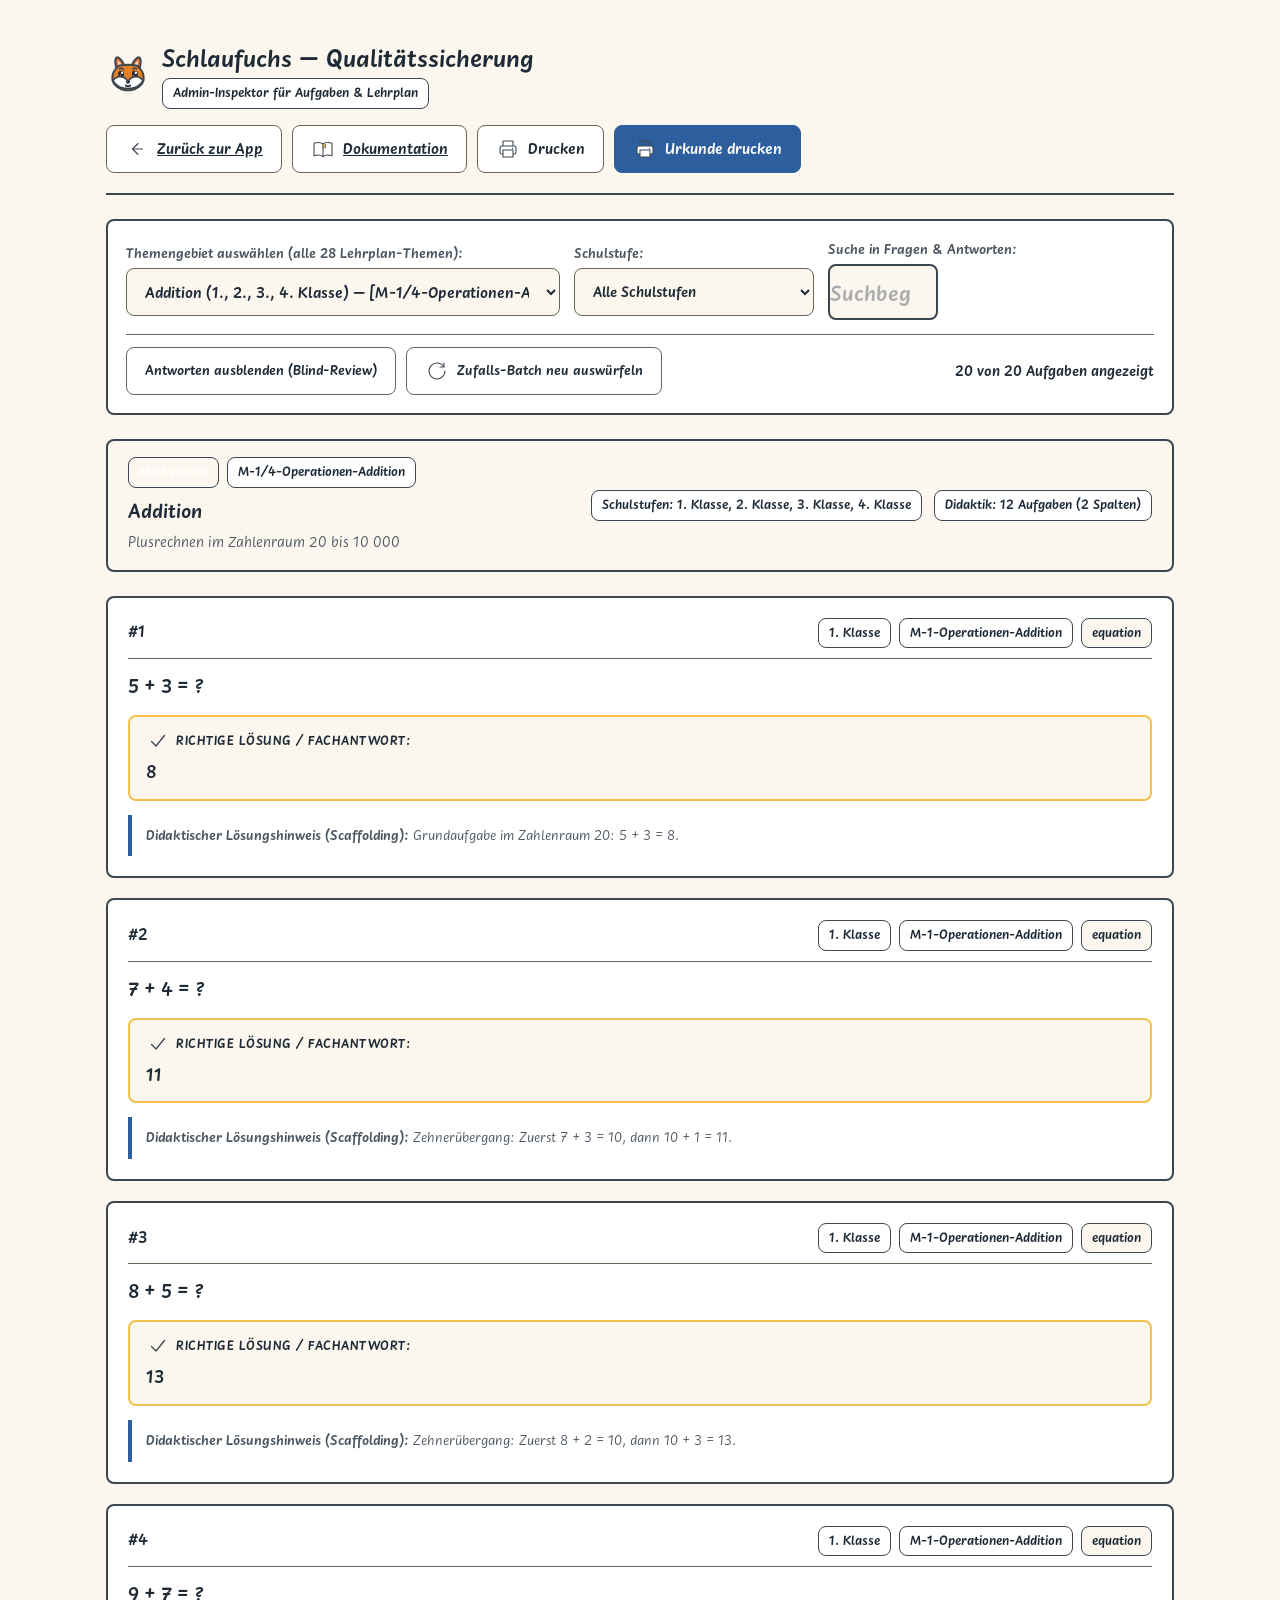
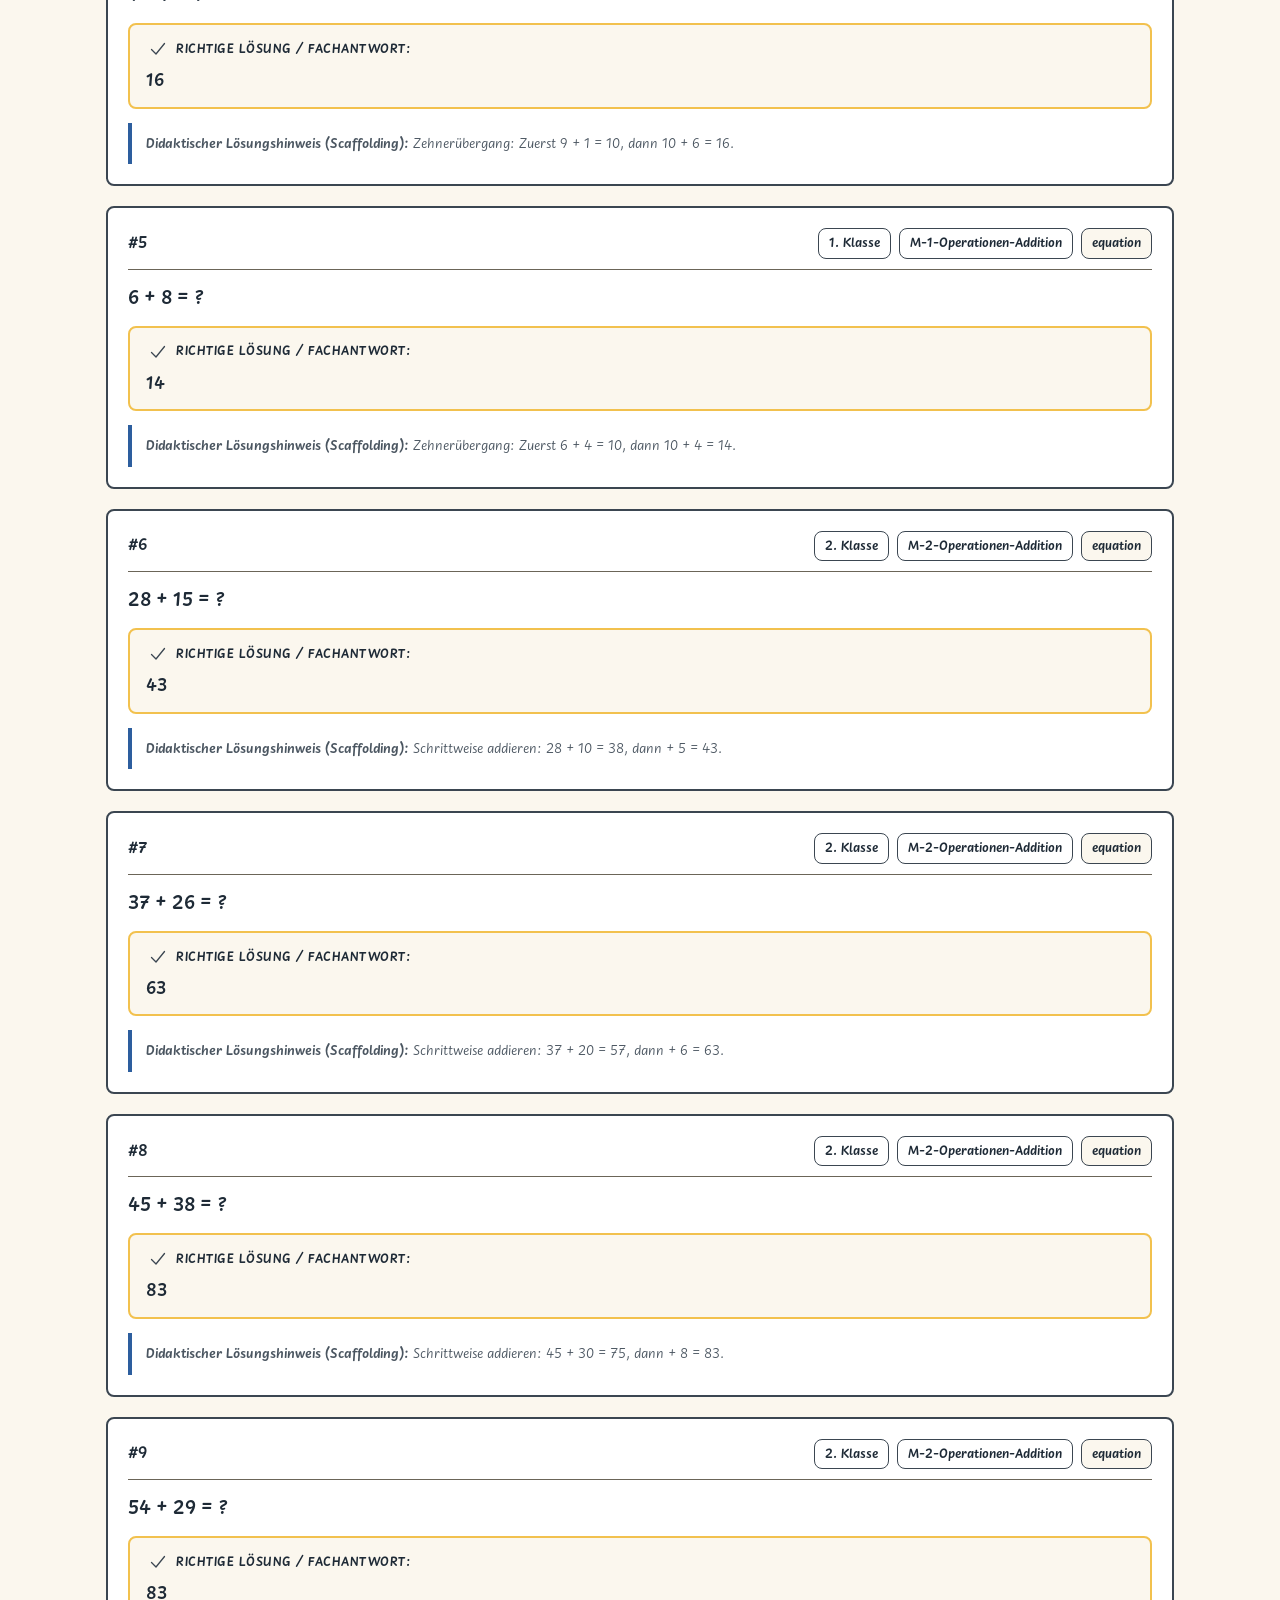
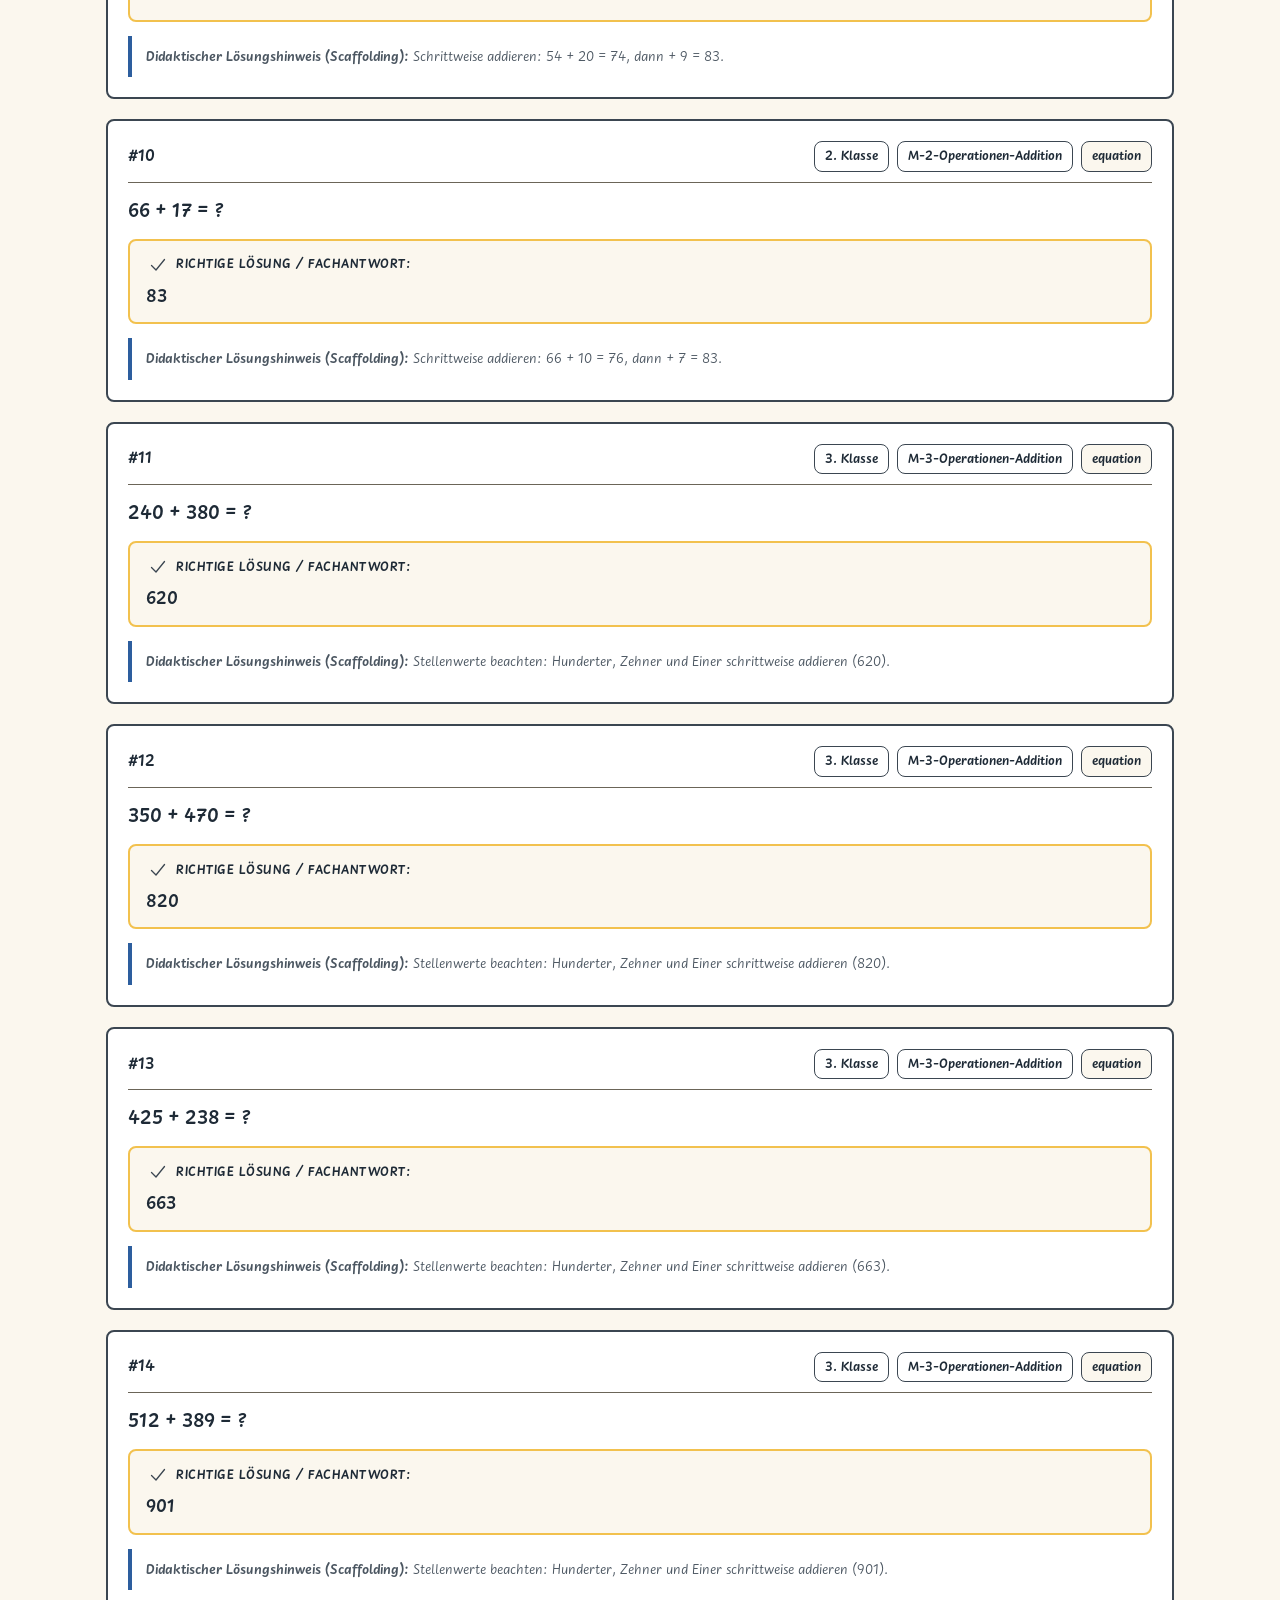
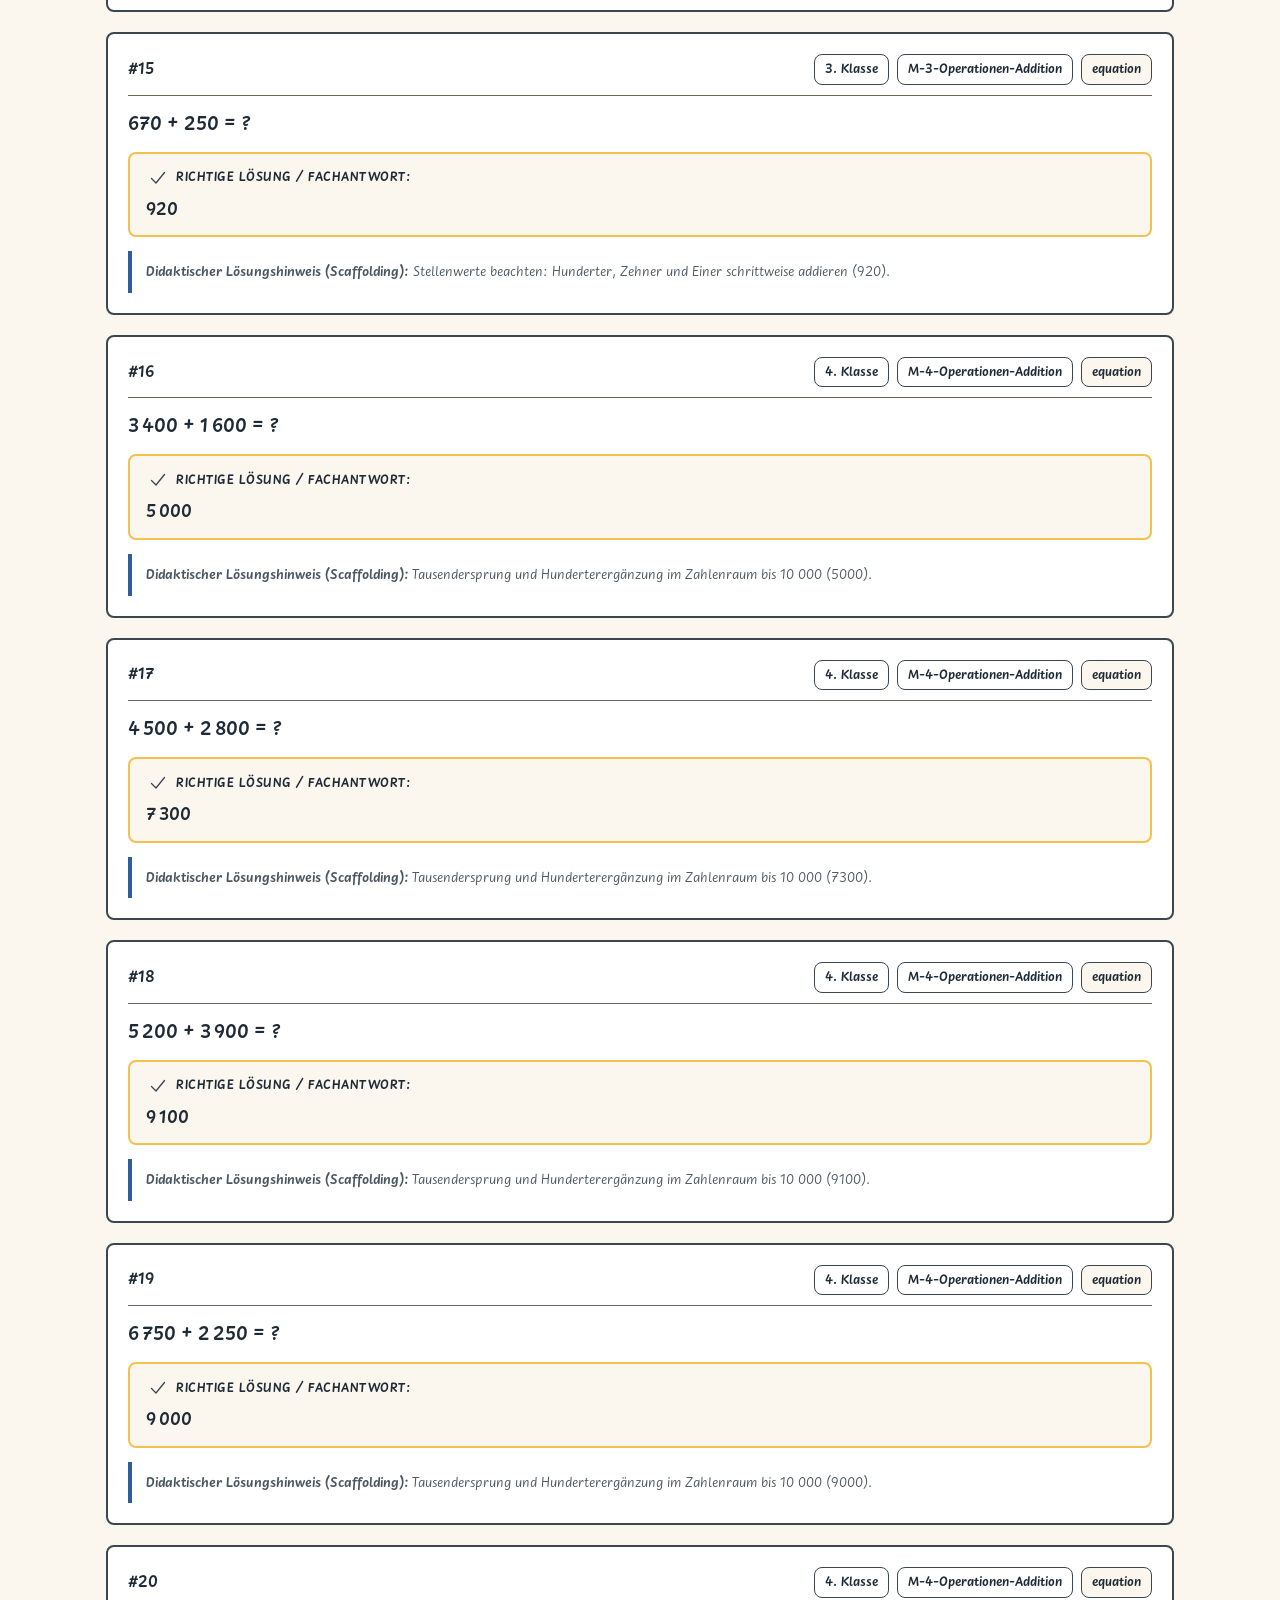
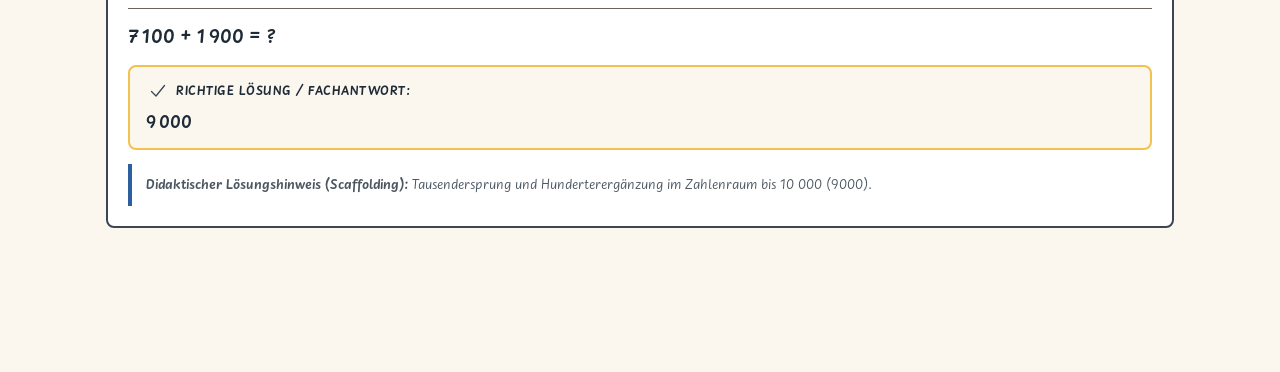
==== commit 5ec936db: "Improved AGENTS.md & Refactoring" ====
--- a/admin.html
+++ b/admin.html
@@ -7,11 +7,13 @@
   <link rel="manifest" href="manifest.webmanifest">
   <meta name="theme-color" content="#FBF7EE">
   <link rel="stylesheet" href="css/tokens.css">
+  <link rel="stylesheet" href="css/tokens-druck.css">
   <link rel="stylesheet" href="css/base.css">
   <link rel="stylesheet" href="css/layout.css">
   <link rel="stylesheet" href="css/components.css">
   <link rel="stylesheet" href="css/exercises.css">
   <link rel="stylesheet" href="css/admin.css">
+  <link rel="stylesheet" href="css/print.css">
   <style>
     /* Spezifische Layout-Stile für die Admin-QS-Seite (100 % Tokens, kein SaaS-Look) */
     .qa-page-container {
@@ -305,6 +307,10 @@
           <img src="assets/icons/drucken.svg" class="icon-inline-svg" alt="">
           <span>Drucken</span>
         </button>
+        <button id="btn-qa-print-cert" class="btn btn-primary" type="button" title="Vollständige Urkunde (alle Sterne &amp; Stempel) für ein Kind drucken">
+          <img src="assets/icons/drucken.svg" class="icon-inline-svg" alt="">
+          <span>Urkunde drucken</span>
+        </button>
       </div>
     </header>
 
@@ -360,6 +366,9 @@
 
   </div>
 
+  <!-- A4-Druckbereich für Urkunden & Arbeitsblätter -->
+  <div id="print-area"></div>
+
   <!-- CORE & LOGIK-SKRIPTE -->
   <script src="js/core/format.js"></script>
   <script src="js/core/storage.js"></script>
@@ -368,11 +377,15 @@
   <script src="js/core/topics.js"></script>
   <script src="js/clock.js"></script>
   <script src="js/signs.js"></script>
+  <script src="js/state.js"></script>
+  <script src="js/dialog.js"></script>
   <script src="js/generators/math.js"></script>
   <script src="js/generators/german.js"></script>
   <script src="js/generators/general.js"></script>
   <script src="js/generators/brain.js"></script>
   <script src="js/generators/index.js"></script>
+  <script src="js/print-engine.js"></script>
+  <script src="js/print.js"></script>
   <script src="js/admin-qa.js"></script>
 
   <!-- INTERAKTIVER CONTROLLER FÜR DIE ADMIN-SEITE -->
@@ -419,6 +432,21 @@
         regenerateBtn.addEventListener('click', () => {
           loadTopic(currentTopicId);
         });
+
+        const certBtn = document.getElementById('btn-qa-print-cert');
+        if (certBtn) {
+          certBtn.addEventListener('click', () => {
+            const State = window.Schlaufuchs.State;
+            const activeProfile = (State && State.getActiveProfile) ? State.getActiveProfile() : null;
+            const defaultName = activeProfile ? activeProfile.name : 'Nils';
+            const name = window.prompt('Name des Kindes für die vollständige Ehrenurkunde (alle 84 Sterne & 16 Stempel):', defaultName);
+            if (name && name.trim()) {
+              if (window.Schlaufuchs.Print && window.Schlaufuchs.Print.printCertificate) {
+                window.Schlaufuchs.Print.printCertificate({ name: name.trim() }, { full: true });
+              }
+            }
+          });
+        }
       }
 
       function populateTopicDropdown() {
--- a/css/tokens.css
+++ b/css/tokens.css
@@ -55,7 +55,9 @@
 
   /* Rückmeldung: bewusst weder Rot noch Grün */
   --richtig:       #F2C14E;   /* Sonnengelb, dunkler Text darauf: 8,7 : 1 */
+  --richtig-hell:  #FDF6E2;   /* Zartgelb für Flächen */
   --nochmal:       #E6EAF0;   /* ruhiges Grau-Blau, 12 : 1 */
+  --nochmal-hell:  #F4F6F9;   /* Kiesel für Flächen */
   --fokus:         #1E2A36;   /* Fokus-Ring */
 
   /* Abstände (8-px-Raster) */
--- a/css/tokens-druck.css
+++ b/css/tokens-druck.css
@@ -0,0 +1,46 @@
+/* tokens-druck.css
+   Ergänzt css/tokens.css um Maße für den A4-Druck.
+   Einzige Quelle für Druckmaße (Linien, Kästchen, Schriftgrößen). Einheiten: mm und pt.
+   Alle Lineatur- und Kästchenwerte sind [VERLAG] oder [OFFEN],
+   siehe .agents/skills/arbeitsblatt-druck/lineatur.md. Nicht raten, nur nach Rücksprache ändern. */
+
+:root {
+  /* Blatt */
+  --druck-rand-links: 20mm;   /* Lochrand für den Ordner */
+  --druck-rand-rechts: 12mm;
+  --druck-rand-oben: 12mm;
+  --druck-rand-unten: 14mm;
+
+  /* Linien (nur Linien und Text tragen Information, nie Flächenfarbe) */
+  --druck-linie-fein: 0.35mm;
+  --druck-linie: 0.6mm;
+  --druck-linie-stark: 0.9mm;
+  --druck-tinte: #000;
+  --druck-grau-band: #e6e6e6;  /* nur Zusatz, nie einzige Orientierung */
+
+  /* Schriftgrößen Aufgabentext (Mindestwert 14pt) */
+  --druck-schrift-s1: 18pt;
+  --druck-schrift-s2: 16pt;
+  --druck-schrift-s3: 14pt;
+  --druck-schrift-s4: 14pt;
+
+  /* Rechenkästchen je Schulstufe [VERLAG]; Stufe 2 [OFFEN] */
+  --druck-kaestchen-s1: 10mm;
+  --druck-kaestchen-s2: 7mm;
+  --druck-kaestchen-s3: 5mm;
+  --druck-kaestchen-s4: 5mm;
+
+  /* Schreibzeilen: Oberband / Mittelband / Unterband [VERLAG], Stufe 4 [OFFEN] */
+  --druck-zeile-s1-oben: 8mm;  --druck-zeile-s1-mitte: 8mm;  --druck-zeile-s1-unten: 8mm;
+  --druck-zeile-s2-oben: 6mm;  --druck-zeile-s2-mitte: 6mm;  --druck-zeile-s2-unten: 6mm;
+  --druck-zeile-s3-oben: 12mm; --druck-zeile-s3-mitte: 6mm;  --druck-zeile-s3-unten: 0mm;
+  --druck-zeile-s4-oben: 8mm;  --druck-zeile-s4-mitte: 4mm;  --druck-zeile-s4-unten: 0mm;
+
+  /* Antwortfeld Zahl (Anzahl Kästchen = Stellen der Lösung, Minimum 3) */
+  --druck-antwort-min-kaestchen: 3;
+}
+
+@page {
+  size: A4 portrait;
+  margin: var(--druck-rand-oben) var(--druck-rand-rechts) var(--druck-rand-unten) var(--druck-rand-links);
+}
--- a/css/base.css
+++ b/css/base.css
@@ -68,49 +68,49 @@
 }
 
 :root {
-  --primary-color: var(--mathe, #2D5E9E);
-  --primary-hover: #1d4ed8;
-  --primary-light: var(--mathe-hell, #DCE8F6);
+  --primary-color: var(--mathe);
+  --primary-hover: var(--mathe);
+  --primary-light: var(--mathe-hell);
   
-  --math-color: var(--mathe, #2D5E9E);
-  --math-light: var(--mathe-hell, #DCE8F6);
-  --math-border: #bfdbfe;
+  --math-color: var(--mathe);
+  --math-light: var(--mathe-hell);
+  --math-border: var(--linie-leise);
 
-  --german-color: var(--deutsch, #B5502B);
-  --german-light: var(--deutsch-hell, #F6E1D8);
-  --german-border: #fecaca;
+  --german-color: var(--deutsch);
+  --german-light: var(--deutsch-hell);
+  --german-border: var(--linie-leise);
 
-  --general-color: var(--sach, #2F7A4F);
-  --general-light: var(--sach-hell, #DCEFE3);
-  --general-border: #a7f3d0;
+  --general-color: var(--sach);
+  --general-light: var(--sach-hell);
+  --general-border: var(--linie-leise);
 
-  --brain-color: var(--denken, #6B4C9A);
-  --brain-light: var(--denken-hell, #E7DFF3);
-  --brain-border: #e9d5ff;
+  --brain-color: var(--denken);
+  --brain-light: var(--denken-hell);
+  --brain-border: var(--linie-leise);
 
-  --success-color: var(--richtig, #F2C14E);
-  --success-light: #fefce8;
-  --success-border: var(--linie, #3B4651);
+  --success-color: var(--richtig);
+  --success-light: var(--richtig-hell);
+  --success-border: var(--linie);
   
-  --error-color: var(--linie, #3B4651);
-  --error-light: var(--nochmal, #E6EAF0);
-  --error-border: var(--linie-leise, #6B6558);
+  --error-color: var(--linie);
+  --error-light: var(--nochmal-hell);
+  --error-border: var(--linie-leise);
 
-  --star-gold: var(--richtig, #F2C14E);
+  --star-gold: var(--richtig);
 
-  --bg-canvas: var(--papier, #FBF7EE);
-  --card-bg: var(--flaeche, #FFFFFF);
-  --text-main: var(--tinte, #1E2A36);
-  --text-muted: var(--tinte-leise, #4A5560);
-  --border-radius: var(--radius, 8px);
-  --border-radius-sm: var(--radius, 8px);
+  --bg-canvas: var(--papier);
+  --card-bg: var(--flaeche);
+  --text-main: var(--tinte);
+  --text-muted: var(--tinte-leise);
+  --border-radius: var(--radius);
+  --border-radius-sm: var(--radius);
 
   --shadow-sm: none;
   --shadow-md: none;
   --shadow-lg: none;
 
-  --font-family: var(--schrift-text, 'PrimaeText', sans-serif);
-  --font-display: var(--schrift-zahl, 'Primae', sans-serif);
+  --font-family: var(--schrift-text);
+  --font-display: var(--schrift-zahl);
   --font-cursive: 'PrimaeText-Cursive', 'PrimaeCursive', cursive;
 }
 
--- a/css/layout.css
+++ b/css/layout.css
@@ -28,8 +28,8 @@
    HEADER & TOP BAR (Sanfte, ruhige Kachel-Ästhetik)
    ======================================================== */
 .main-header {
-  background: var(--card-bg, #ffffff);
-  border-radius: var(--border-radius, 16px);
+  background: var(--card-bg);
+  border-radius: var(--radius);
   padding: 12px 20px;
   border: 1.5px solid var(--linie-leise);
   display: flex;
@@ -53,7 +53,7 @@
 }
 
 .brand:focus-visible {
-  outline: 2px solid var(--mathe, #2255A4);
+  outline: 2px solid var(--mathe);
   outline-offset: 2px;
 }
 
@@ -89,7 +89,7 @@
   gap: 8px;
   background: var(--papier);
   border: 1.5px solid var(--linie-leise);
-  border-radius: 999px;
+  border-radius: var(--radius);
   padding: 6px 14px 6px 10px;
   font-family: var(--font-family);
   font-size: 0.95rem;
@@ -108,7 +108,7 @@
 
 .header-child-pill:focus-visible,
 .header-profile-btn:focus-visible {
-  outline: 2px solid var(--mathe, #2255A4);
+  outline: 2px solid var(--mathe);
   outline-offset: 2px;
 }
 
@@ -135,18 +135,18 @@
   display: flex;
   align-items: center;
   gap: 6px;
-  background: #fffbeb;
-  color: #92400e;
-  border: 1.5px solid #fde68a;
+  background: var(--richtig-hell);
+  color: var(--tinte);
+  border: 1.5px solid var(--richtig);
   padding: 6px 14px;
-  border-radius: 999px;
+  border-radius: var(--radius);
   font-weight: 800;
   font-size: 0.95rem;
   min-height: 44px;
 }
 
 .star-icon {
-  color: var(--star-gold, #F2C14E);
+  color: var(--star-gold);
   font-size: 1.15rem;
   display: inline-flex;
   align-items: center;
@@ -176,7 +176,7 @@
 .header-tool-btn {
   background: transparent;
   border: 1.5px solid transparent;
-  border-radius: 12px;
+  border-radius: var(--radius);
   padding: 8px 10px;
   font-size: 1.2rem;
   cursor: pointer;
@@ -197,19 +197,19 @@
 }
 
 .header-tool-btn:focus-visible {
-  outline: 2px solid var(--mathe, #2255A4);
+  outline: 2px solid var(--mathe);
   outline-offset: 2px;
 }
 
 .header-tool-btn.has-packs {
-  border-color: #d97706;
-  background: #fffbeb;
+  border-color: var(--richtig);
+  background: var(--richtig-hell);
 }
 
 .header-tool-btn.active {
-  background: var(--mathe-hell, #DCE8F6);
-  border-color: var(--mathe, #2255A4);
-  color: var(--mathe, #2255A4);
+  background: var(--mathe-hell);
+  border-color: var(--mathe);
+  color: var(--mathe);
 }
 
 /* Views toggling */
@@ -234,7 +234,7 @@
   margin: 6px auto 16px auto;
   background: var(--flaeche);
   border: 1.5px solid var(--linie-leise);
-  border-radius: 999px;
+  border-radius: var(--radius);
   padding: 4px;
   gap: 4px;
   max-width: 100%;
@@ -251,7 +251,7 @@
   font-weight: 800;
   padding: 8px 18px;
   min-height: 40px;
-  border-radius: 999px;
+  border-radius: var(--radius);
   border: 1.5px solid transparent;
   background: transparent;
   color: var(--tinte-leise);
@@ -270,7 +270,7 @@
 }
 
 .filter-btn.active {
-  background: #ffffff;
+  background: var(--flaeche);
   color: var(--tinte);
   border-color: var(--linie-leise);
 }
@@ -309,7 +309,7 @@
   font-size: 0.75rem;
   font-weight: 800;
   padding: 4px 10px;
-  border-radius: 999px;
+  border-radius: var(--radius);
   text-transform: uppercase;
   letter-spacing: 0.5px;
 }
@@ -329,7 +329,7 @@
 .topic-card {
   position: relative;
   background: var(--card-bg);
-  border-radius: 16px;
+  border-radius: var(--radius);
   border: 1.5px solid var(--linie-leise);
   padding: 14px 16px;
   display: flex;
@@ -367,31 +367,31 @@
 }
 
 .subject-group[data-subject="math"] .topic-card:hover {
-  border-color: #2D5E9E;
+  border-color: var(--mathe);
 }
 .subject-group[data-subject="math"] .topic-card:hover::after {
-  color: #2D5E9E;
+  color: var(--mathe);
 }
 
 .subject-group[data-subject="german"] .topic-card:hover {
-  border-color: #B5502B;
+  border-color: var(--deutsch);
 }
 .subject-group[data-subject="german"] .topic-card:hover::after {
-  color: #B5502B;
+  color: var(--deutsch);
 }
 
 .subject-group[data-subject="general"] .topic-card:hover {
-  border-color: #2F7A4F;
+  border-color: var(--sach);
 }
 .subject-group[data-subject="general"] .topic-card:hover::after {
-  color: #2F7A4F;
+  color: var(--sach);
 }
 
 .subject-group[data-subject="brain"] .topic-card:hover {
-  border-color: #6B4C9A;
+  border-color: var(--denken);
 }
 .subject-group[data-subject="brain"] .topic-card:hover::after {
-  color: #6B4C9A;
+  color: var(--denken);
 }
 
 .topic-header {
@@ -404,7 +404,7 @@
 .topic-icon-badge {
   width: 48px;
   height: 48px;
-  border-radius: 14px;
+  border-radius: var(--radius);
   display: flex;
   align-items: center;
   justify-content: center;
@@ -417,23 +417,23 @@
 }
 
 .subject-group[data-subject="math"] .topic-icon-badge {
-  background: #EEF4FC;
-  border: 1px solid #D4E3F8;
+  background: var(--mathe-hell);
+  border: 1px solid var(--mathe);
 }
 
 .subject-group[data-subject="german"] .topic-icon-badge {
-  background: #FDF2ED;
-  border: 1px solid #FAD7C7;
+  background: var(--deutsch-hell);
+  border: 1px solid var(--deutsch);
 }
 
 .subject-group[data-subject="general"] .topic-icon-badge {
-  background: #EDF7F1;
-  border: 1px solid #CAEBD6;
+  background: var(--sach-hell);
+  border: 1px solid var(--sach);
 }
 
 .subject-group[data-subject="brain"] .topic-icon-badge {
-  background: #F6F0FC;
-  border: 1px solid #EDDCF9;
+  background: var(--denken-hell);
+  border: 1px solid var(--denken);
 }
 
 .topic-icon {
@@ -463,7 +463,7 @@
   font-size: 0.74rem;
   font-weight: 700;
   padding: 3px 9px;
-  border-radius: 999px;
+  border-radius: var(--radius);
   background: var(--papier);
   border: 1px solid var(--linie-leise);
   color: var(--tinte-leise);
@@ -475,6 +475,7 @@
   font-weight: 800;
   color: var(--tinte);
   line-height: 1.3;
+  min-height: 2.6em;
 }
 
 .topic-footer {
@@ -489,7 +490,7 @@
 }
 
 .topic-stars {
-  color: #D97706;
+  color: var(--richtig);
   display: inline-flex;
   gap: 3px;
   font-size: 1.15rem;
@@ -502,8 +503,8 @@
 
 .exercise-focus-topbar,
 .exercise-topbar {
-  background: #ffffff;
-  border-radius: 16px;
+  background: var(--flaeche);
+  border-radius: var(--radius);
   border: 1.5px solid var(--linie-leise);
   padding: 8px 16px;
   display: flex;
@@ -526,7 +527,7 @@
   gap: 6px;
   background: var(--flaeche);
   border: 1.5px solid var(--linie-leise);
-  border-radius: 999px;
+  border-radius: var(--radius);
   padding: 6px 14px;
   font-family: var(--font-family);
   font-size: 0.95rem;
@@ -593,9 +594,9 @@
   position: absolute;
   top: calc(100% + 8px);
   right: 0;
-  background: #ffffff;
-  border: 1.5px solid var(--linie-leise);
-  border-radius: 14px;
+  background: var(--flaeche);
+  border: 1.5px solid var(--linie-leise);
+  border-radius: var(--radius);
   padding: 6px;
   min-width: 210px;
   display: none;
@@ -640,22 +641,22 @@
   position: absolute;
   top: -6px;
   right: -6px;
-  background: var(--nochmal, #dc2626);
-  color: #FFFFFF;
+  background: var(--mathe);
+  color: var(--flaeche);
   font-size: 0.75rem;
-  font-weight: 900;
-  border-radius: 999px;
+  font-weight: 800;
+  border-radius: var(--radius);
   padding: 2px 7px;
   min-width: 20px;
   text-align: center;
-  border: 1px solid var(--papier, #ffffff);
+  border: 1px solid var(--papier);
 }
 
 .btn-speaker {
-  background: var(--flaeche, #F3EEDF);
-  border: var(--rahmen, 2px solid #1E252B);
-  color: var(--mathe, #2255A4);
-  border-radius: var(--radius, 12px);
+  background: var(--flaeche);
+  border: var(--rahmen);
+  color: var(--mathe);
+  border-radius: var(--radius);
   width: var(--ziel-min, 56px);
   height: var(--ziel-min, 56px);
   min-width: 48px;
@@ -671,8 +672,8 @@
 }
 
 .btn-speaker:hover {
-  background: var(--papier, #FBF7EE);
-  border-color: var(--mathe, #2255A4);
+  background: var(--papier);
+  border-color: var(--mathe);
 }
 
 /* =========================================
@@ -696,8 +697,8 @@
 }
 
 .modal-card {
-  background: var(--flaeche, #ffffff);
-  border-radius: var(--radius, 8px);
+  background: var(--flaeche);
+  border-radius: var(--radius);
   max-width: 540px;
   width: 100%;
   max-height: 90vh;
@@ -706,9 +707,9 @@
 }
 
 .schlaufuchs-dialog-card {
-  background: var(--flaeche, #FFFFFF);
+  background: var(--flaeche);
   border: var(--rahmen, 2px solid var(--linie));
-  border-radius: var(--radius, 8px);
+  border-radius: var(--radius);
   max-width: 440px;
   width: 100%;
   padding: var(--abstand-4, 24px);
@@ -792,9 +793,9 @@
 }
 
 .profile-pick-card {
-  background: var(--flaeche, #FFFFFF);
-  border: 2px solid var(--linie, #3B4651);
-  border-radius: var(--radius, 8px);
+  background: var(--flaeche);
+  border: 2px solid var(--linie);
+  border-radius: var(--radius);
   padding: 16px 12px;
   text-align: center;
   cursor: pointer;
@@ -803,20 +804,20 @@
 }
 
 .profile-pick-card:hover {
-  border-color: var(--mathe, #2D5E9E);
-  background: var(--papier, #FBF7EE);
+  border-color: var(--mathe);
+  background: var(--papier);
 }
 
 .profile-pick-card.active-profile {
-  border-color: var(--mathe, #2D5E9E);
-  background: var(--mathe-hell, #DCE8F6);
-  outline: 2px solid var(--mathe, #2D5E9E);
+  border-color: var(--mathe);
+  background: var(--mathe-hell);
+  outline: 2px solid var(--mathe);
   outline-offset: 1px;
 }
 
 .admin-grade-label:hover {
-  border-color: var(--mathe, #2D5E9E);
-  background: var(--mathe-hell, #DCE8F6);
+  border-color: var(--mathe);
+  background: var(--mathe-hell);
 }
 
 /* =========================================
@@ -865,8 +866,8 @@
 
 .exercise-focus-topbar,
 .exercise-topbar {
-  background: #ffffff;
-  border-radius: 16px;
+  background: var(--flaeche);
+  border-radius: var(--radius);
   border: 1.5px solid var(--linie-leise);
   padding: 8px 16px;
   display: flex;
@@ -889,7 +890,7 @@
   gap: 6px;
   background: var(--flaeche);
   border: 1.5px solid var(--linie-leise);
-  border-radius: 999px;
+  border-radius: var(--radius);
   padding: 6px 14px;
   font-family: var(--font-family);
   font-size: 0.95rem;
--- a/css/components.css
+++ b/css/components.css
@@ -10,9 +10,9 @@
 }
 
 .task-card {
-  background: var(--papier, #FBF7EE);
-  border: var(--rahmen, 2px solid #1E252B);
-  border-radius: var(--radius, 12px);
+  background: var(--papier);
+  border: var(--rahmen);
+  border-radius: var(--radius);
   padding: 20px 24px;
   display: flex;
   flex-direction: column;
@@ -21,17 +21,17 @@
 }
 
 .task-card:hover {
-  border-color: var(--tinte, #1E252B);
+  border-color: var(--tinte);
 }
 
 .task-card.correct {
-  background-color: var(--erfolg-hell, #F0FDF4);
-  border-color: var(--erfolg, #2E7D32);
+  background-color: var(--richtig-hell);
+  border-color: var(--richtig);
 }
 
 .task-card.incorrect {
-  background-color: var(--nochmal-hell, #FDE8E8);
-  border-color: var(--nochmal, #C83232);
+  background-color: var(--nochmal-hell);
+  border-color: var(--linie-leise);
 }
 
 /* =========================================
@@ -56,7 +56,7 @@
   font-family: var(--schrift-text, inherit);
   font-size: 1.15rem;
   font-weight: 800;
-  color: var(--tinte-leise, #6f675e);
+  color: var(--tinte-leise);
   min-width: 28px;
   flex-shrink: 0;
   padding-top: 0;
@@ -69,7 +69,7 @@
   font-family: var(--schrift-titel, inherit);
   font-size: 1.25rem;
   font-weight: 700;
-  color: var(--tinte, #1E252B);
+  color: var(--tinte);
   line-height: 1.4;
   flex: 1;
   display: inline-flex;
@@ -93,7 +93,7 @@
   align-items: center;
   justify-content: space-between;
   width: 100%;
-  border-top: 2px solid var(--linie-leise, #C8C2B4);
+  border-top: 2px solid var(--linie-leise);
   padding-top: 14px;
   margin-top: 6px;
   gap: 12px;
@@ -130,18 +130,18 @@
   gap: 14px;
   font-size: 2.1rem;
   font-weight: 800;
-  color: var(--tinte, #1E252B);
+  color: var(--tinte);
   width: 100%;
 }
 
 .task-op {
-  color: var(--mathe, #2255A4);
+  color: var(--mathe);
   font-weight: 900;
   font-size: 2.2rem;
 }
 
 .task-equals {
-  color: var(--tinte-leise, #6f675e);
+  color: var(--tinte-leise);
   font-weight: 800;
 }
 
@@ -153,10 +153,10 @@
   width: 110px;
   height: var(--ziel-min, 56px);
   text-align: center;
-  border: var(--rahmen, 2px solid #1E252B);
-  border-radius: var(--radius, 12px);
-  background-color: var(--papier, #FBF7EE);
-  color: var(--tinte, #1E252B);
+  border: var(--rahmen);
+  border-radius: var(--radius);
+  background-color: var(--papier);
+  color: var(--tinte);
   outline: none;
   transition: all 0.15s ease;
   -moz-appearance: textfield;
@@ -172,32 +172,32 @@
   font-family: var(--schrift-text, inherit);
   font-size: 1.4rem;
   font-weight: 700;
-  color: var(--tinte-leise, #4A5560);
+  color: var(--tinte-leise);
   opacity: 0.45;
 }
 
 .exercise-focus-wrapper .task-input::placeholder {
   font-size: 1.4rem;
   font-weight: 700;
-  color: var(--tinte-leise, #4A5560);
+  color: var(--tinte-leise);
   opacity: 0.45;
 }
 
 .task-input:focus {
-  border-color: var(--mathe, #2255A4);
-  background-color: #FFFFFF;
+  border-color: var(--mathe);
+  background-color: var(--flaeche);
 }
 
 .task-card.correct .task-input {
-  border-color: var(--erfolg, #2E7D32);
-  background-color: #FFFFFF;
-  color: var(--erfolg, #2E7D32);
+  border-color: var(--richtig);
+  background-color: var(--flaeche);
+  color: var(--tinte);
 }
 
 .task-card.incorrect .task-input {
-  border-color: var(--nochmal, #C83232);
-  background-color: #FFFFFF;
-  color: var(--nochmal, #C83232);
+  border-color: var(--linie-leise);
+  background-color: var(--flaeche);
+  color: var(--tinte);
 }
 
 /* Feedback & Aktionen */
@@ -218,13 +218,13 @@
 }
 
 .task-feedback.correct {
-  color: #047857;
-  animation: popIn 0.3s cubic-bezier(0.175, 0.885, 0.32, 1.275);
+  color: var(--tinte);
+  animation: popIn 0.25s ease-out;
 }
 
 .task-feedback.incorrect {
-  color: #b91c1c;
-  animation: shake 0.3s ease-in-out;
+  color: var(--tinte-leise);
+  animation: none;
 }
 
 @keyframes popIn {
@@ -243,9 +243,9 @@
    ========================================= */
 
 .header-sound-btn {
-  background: var(--flaeche, #F3EEDF);
-  border: var(--rahmen, 2px solid #1E252B);
-  border-radius: var(--radius, 12px);
+  background: var(--flaeche);
+  border: var(--rahmen);
+  border-radius: var(--radius);
   padding: 8px 12px;
   font-size: 1.25rem;
   cursor: pointer;
@@ -259,13 +259,13 @@
 }
 
 .header-sound-btn:hover {
-  background: var(--papier, #FBF7EE);
-  border-color: var(--mathe, #2255A4);
+  background: var(--papier);
+  border-color: var(--mathe);
 }
 
 .header-sound-btn.is-muted {
-  background: var(--nochmal-hell, #FDE8E8);
-  border-color: var(--nochmal, #dc2626);
+  background: var(--nochmal);
+  border-color: var(--linie-leise);
 }
 
 /* =========================================
@@ -496,7 +496,7 @@
   height: var(--ziel-min, 56px);
   min-height: var(--ziel-min, 56px);
   background: var(--mathe);
-  color: #FFFFFF;
+  color: var(--flaeche);
   border: var(--rahmen);
   border-radius: var(--radius);
   font-family: var(--schrift-text);
@@ -538,10 +538,10 @@
 }
 
 .btn-hint-scaffold {
-  background: var(--flaeche, #F3EEDF);
-  border: var(--rahmen, 2px solid #1E252B);
-  border-radius: var(--radius, 12px);
-  color: var(--tinte, #1E252B);
+  background: var(--flaeche);
+  border: var(--rahmen);
+  border-radius: var(--radius);
+  color: var(--tinte);
   font-family: var(--schrift-text, inherit);
   font-size: 1rem;
   font-weight: 700;
@@ -558,22 +558,22 @@
 }
 
 .btn-hint-scaffold:hover {
-  background: var(--papier, #FBF7EE);
-  border-color: var(--mathe, #2255A4);
+  background: var(--papier);
+  border-color: var(--mathe);
 }
 
 .btn-hint-scaffold.active {
-  background: var(--mathe, #2255A4);
-  color: #FFFFFF;
-  border-color: var(--mathe, #2255A4);
+  background: var(--mathe);
+  color: var(--flaeche);
+  border-color: var(--mathe);
 }
 
 .scaffolding-box {
   display: none;
   margin-top: 14px;
-  background: var(--flaeche, #F3EEDF);
-  border: 2px solid var(--linie-leise, #C8C2B4);
-  border-radius: var(--radius, 12px);
+  background: var(--flaeche);
+  border: 2px solid var(--linie-leise);
+  border-radius: var(--radius);
   padding: 16px;
   width: 100%;
 }
@@ -589,7 +589,7 @@
   flex-direction: column;
   gap: 6px;
   padding-bottom: 8px;
-  border-bottom: 1px dashed var(--linie-leise, #C8C2B4);
+  border-bottom: 1px dashed var(--linie-leise);
 }
 
 .scaffolding-step:last-of-type {
@@ -601,7 +601,7 @@
   font-family: var(--schrift-text, inherit);
   font-size: 0.85rem;
   font-weight: 800;
-  color: var(--mathe, #2255A4);
+  color: var(--mathe);
   text-transform: uppercase;
   letter-spacing: 0.05em;
 }
@@ -610,14 +610,14 @@
   font-family: var(--schrift-text, inherit);
   font-size: 1.1rem;
   font-weight: 700;
-  color: var(--tinte, #1E252B);
+  color: var(--tinte);
   line-height: 1.5;
 }
 
 .scaffolding-numberline-box {
-  background: var(--papier, #FBF7EE);
-  border: 1px solid var(--linie-leise, #C8C2B4);
-  border-radius: var(--radius, 12px);
+  background: var(--papier);
+  border: 1px solid var(--linie-leise);
+  border-radius: var(--radius);
   padding: 10px 14px;
   margin-top: 4px;
   overflow-x: auto;
@@ -626,7 +626,7 @@
 .scaffolding-numberline-title {
   font-size: 0.85rem;
   font-weight: 700;
-  color: var(--tinte, #1E252B);
+  color: var(--tinte);
   margin-bottom: 4px;
 }
 
@@ -642,14 +642,14 @@
   display: flex;
   flex-direction: column;
   gap: 6px;
-  background: var(--papier, #FBF7EE);
-  border: 1px solid var(--linie-leise, #C8C2B4);
-  border-radius: var(--radius, 12px);
+  background: var(--papier);
+  border: 1px solid var(--linie-leise);
+  border-radius: var(--radius);
   padding: 12px 16px;
   font-family: var(--schrift-titel, inherit);
   font-size: 1.25rem;
   font-weight: 700;
-  color: var(--tinte, #1E252B);
+  color: var(--tinte);
 }
 
 .substep-line {
@@ -665,43 +665,43 @@
 .btn-scaffolding-close {
   background: transparent;
   border: none;
-  color: var(--tinte, #1E252B);
+  color: var(--tinte);
   font-family: var(--schrift-text, inherit);
   font-size: 0.95rem;
   font-weight: 700;
   cursor: pointer;
   padding: 6px 12px;
   min-height: 44px;
-  border-radius: var(--radius, 12px);
+  border-radius: var(--radius);
 }
 
 .btn-scaffolding-close:hover {
-  background: var(--linie-leise, #C8C2B4);
+  background: var(--linie-leise);
 }
 
 .scaffolding-rule-text {
-  background: var(--papier, #FBF7EE);
-  border: 1px solid var(--linie-leise, #C8C2B4);
-  border-radius: var(--radius, 12px);
+  background: var(--papier);
+  border: 1px solid var(--linie-leise);
+  border-radius: var(--radius);
   padding: 12px 16px;
   font-family: var(--schrift-text, inherit);
   font-size: 1.05rem;
   font-weight: 700;
-  color: var(--tinte, #1E252B);
+  color: var(--tinte);
   line-height: 1.6;
 }
 
 .scramble-token.cap-active {
-  border-color: var(--mathe, #2255A4);
-  background: var(--mathe-hell, #EFF6FF);
-  color: var(--mathe, #2255A4);
+  border-color: var(--mathe);
+  background: var(--mathe-hell);
+  color: var(--mathe);
   font-weight: 900;
 }
 
 .scramble-token.cap-inactive {
-  background: var(--papier, #FBF7EE);
-  border-color: var(--linie-leise, #C8C2B4);
-  color: var(--tinte, #1E252B);
+  background: var(--papier);
+  border-color: var(--linie-leise);
+  color: var(--tinte);
   font-weight: 800;
 }
 
@@ -716,7 +716,7 @@
 .pyramid-subtext {
   font-size: 0.95rem;
   font-weight: 500;
-  color: var(--tinte-leise, #4A5560);
+  color: var(--tinte-leise);
 }
 
 .story-box.sentence-preview {
--- a/css/exercises.css
+++ b/css/exercises.css
@@ -4,9 +4,9 @@
    ========================================= */
 
 .twenty-field-box {
-  background: #ffffff;
+  background: var(--flaeche);
   border: 2px solid var(--linie-leise);
-  border-radius: 16px;
+  border-radius: var(--radius);
   padding: 12px;
   margin: 12px 0;
   display: inline-flex;
@@ -50,17 +50,17 @@
 }
 
 .twenty-dot.blue-dot {
-  background: #2563eb;
-  border-color: #1d4ed8;
+  background: var(--mathe);
+  border-color: var(--mathe);
 }
 
 .twenty-dot.red-dot {
-  background: #ef4444;
-  border-color: #b91c1c;
+  background: var(--linie-leise);
+  border-color: var(--tinte);
 }
 
 .twenty-dot.empty-dot {
-  background: #ffffff;
+  background: var(--flaeche);
   border-color: var(--linie-leise);
 }
 
@@ -81,7 +81,7 @@
 .task-sign-display {
   padding: 8px;
   background: var(--papier);
-  border-radius: 16px;
+  border-radius: var(--radius);
   border: 1px solid var(--linie-leise);
   width: fit-content;
   margin: 0 auto 12px auto;
@@ -119,23 +119,23 @@
 }
 
 .btn-primary {
-  background: #2563eb;
+  background: var(--mathe);
   color: white;
-  border: 1.5px solid #1d4ed8;
+  border: 1.5px solid var(--mathe);
 }
 
 .btn-primary:hover {
-  background: #1d4ed8;
+  background: var(--mathe);
 }
 
 .btn-success {
-  background: #15803d;
+  background: var(--sach);
   color: white;
-  border: 1.5px solid #166534;
+  border: 1.5px solid var(--sach);
 }
 
 .btn-success:hover {
-  background: #166534;
+  background: var(--sach);
 }
 
 .btn-secondary {
@@ -154,10 +154,10 @@
   font-size: 1.15rem;
   font-weight: 700;
   padding: 10px 24px;
-  border-radius: var(--radius, 12px);
-  background: var(--mathe, #2255A4);
-  color: #FFFFFF;
-  border: var(--rahmen, 2px solid #1E252B);
+  border-radius: var(--radius);
+  background: var(--mathe);
+  color: var(--flaeche);
+  border: var(--rahmen);
   min-height: var(--ziel-min, 56px);
   min-width: 130px;
   display: inline-flex;
@@ -170,8 +170,8 @@
 }
 
 .btn-check:hover {
-  background: var(--tinte, #1E252B);
-  border-color: var(--tinte, #1E252B);
+  background: var(--tinte);
+  border-color: var(--tinte);
 }
 
 .btn-check:active {
@@ -214,7 +214,7 @@
   height: 32px;
   border-radius: 50%;
   border: 2px solid var(--linie-leise);
-  background: #ffffff;
+  background: var(--flaeche);
   color: var(--tinte-leise);
   font-size: 0.85rem;
   font-weight: 800;
@@ -234,24 +234,24 @@
 }
 
 .exercise-step-dot.active {
-  border-color: #2563eb;
-  background: #eff6ff;
-  color: #1d4ed8;
-  outline: 2px solid var(--fokus, #2563eb);
+  border-color: var(--mathe);
+  background: var(--mathe-hell);
+  color: var(--mathe);
+  outline: 2px solid var(--fokus);
   outline-offset: 2px;
   transform: scale(1.08);
 }
 
 .exercise-step-dot.completed {
-  border-color: #16a34a;
-  background: #f0fdf4;
-  color: #15803d;
+  border-color: var(--sach);
+  background: var(--richtig-hell);
+  color: var(--sach);
 }
 
 .exercise-step-dot.incorrect {
-  border-color: #dc2626;
-  background: #fef2f2;
-  color: #b91c1c;
+  border-color: var(--linie-leise);
+  background: var(--nochmal-hell);
+  color: var(--tinte);
 }
 
 /* Single-Task Focus Workspace */
@@ -265,9 +265,9 @@
 }
 
 .exercise-focus-wrapper .task-card {
-  background: #ffffff;
+  background: var(--flaeche);
   border: 1.5px solid var(--linie-leise);
-  border-radius: 20px;
+  border-radius: var(--radius);
   padding: 36px 32px;
 }
 
@@ -291,7 +291,7 @@
   font-weight: 800;
   width: 124px;
   height: 64px;
-  border-radius: 14px;
+  border-radius: var(--radius);
   border: 2px solid var(--linie-leise);
   background: var(--papier);
 }
@@ -317,8 +317,8 @@
 
 /* Ruhige Abschluss-Zusammenfassung */
 .exercise-summary-card {
-  background: #ffffff;
-  border: 2px solid #86efac;
+  background: var(--flaeche);
+  border: 2px solid var(--richtig);
   border-radius: var(--border-radius);
   padding: 36px 24px;
   text-align: center;
@@ -337,12 +337,12 @@
 .summary-title {
   font-size: 1.7rem;
   font-weight: 900;
-  color: #14532d;
+  color: var(--tinte);
 }
 
 .summary-stars {
   font-size: 2.2rem;
-  color: #f59e0b;
+  color: var(--richtig);
   letter-spacing: 4px;
 }
 
@@ -407,7 +407,7 @@
   padding: 14px 20px;
   background: var(--papier);
   border: 2px dashed var(--linie-leise);
-  border-radius: 18px;
+  border-radius: var(--radius);
   margin-bottom: 16px;
 }
 
@@ -420,9 +420,9 @@
 .pyramid-brick {
   width: 84px;
   height: 58px;
-  background: #ffffff;
+  background: var(--flaeche);
   border: 2px solid var(--linie-leise);
-  border-radius: 12px;
+  border-radius: var(--radius);
   display: flex;
   align-items: center;
   justify-content: center;
@@ -441,51 +441,49 @@
 }
 
 .pyramid-brick-input {
-  background: #ffffff;
-  border-color: #3b82f6;
+  background: var(--flaeche);
+  border-color: var(--mathe);
   border-style: solid;
   cursor: text;
 }
 
 .pyramid-brick-input:hover {
-  border-color: #2563eb;
+  border-color: var(--mathe);
   transform: translateY(-2px);
 }
 
 .pyramid-brick-input:focus-within {
-  border-color: #2563eb;
-  background: #ffffff;
-  outline: 2px solid var(--fokus, #2563eb);
+  border-color: var(--mathe);
+  background: var(--flaeche);
+  outline: 2px solid var(--fokus);
   outline-offset: 2px;
   transform: translateY(-2px);
 }
 
 .pyramid-brick.brick-correct,
 .pyramid-brick-input.brick-correct {
-  border-color: #22c55e;
-  background: #f0fdf4;
-  color: #15803d;
-  outline: 2px solid var(--fokus, #2563eb);
+  border-color: var(--richtig);
+  background: var(--richtig-hell);
+  color: var(--sach);
+  outline: 2px solid var(--fokus);
   outline-offset: 2px;
 }
 
 .pyramid-brick.brick-incorrect,
 .pyramid-brick-input.brick-incorrect {
-  border-color: #ef4444;
-  background: #fef2f2;
-  color: #b91c1c;
-  outline: 2px solid var(--fokus, #2563eb);
+  border-color: var(--linie-leise);
+  background: var(--nochmal-hell);
+  color: var(--tinte);
+  outline: 2px solid var(--linie);
   outline-offset: 2px;
-  animation: shake 0.35s ease;
 }
 
 .pyramid-brick.brick-empty-warning,
 .pyramid-brick-input.brick-empty-warning {
-  border-color: #f59e0b;
-  background: #fffbeb;
-  outline: 2px solid var(--fokus, #2563eb);
+  border-color: var(--linie);
+  background: var(--nochmal-hell);
+  outline: 2px solid var(--linie);
   outline-offset: 2px;
-  animation: shake 0.35s ease;
 }
 
 .pyramid-input {
@@ -554,7 +552,7 @@
   flex-direction: column;
   gap: 8px;
   align-items: center;
-  background: #ffffff;
+  background: var(--flaeche);
   border: 2px solid var(--linie-leise);
   border-radius: var(--border-radius-sm);
   padding: 12px 14px;
@@ -562,18 +560,18 @@
 }
 
 .word-card-item.type-nomen {
-  border-color: #3b82f6;
-  background: #eff6ff;
+  border-color: var(--mathe);
+  background: var(--mathe-hell);
 }
 
 .word-card-item.type-verb {
-  border-color: #ef4444;
-  background: #fef2f2;
+  border-color: var(--linie-leise);
+  background: var(--nochmal-hell);
 }
 
 .word-card-item.type-adjektiv {
-  border-color: #22c55e;
-  background: #f0fdf4;
+  border-color: var(--richtig);
+  background: var(--richtig-hell);
 }
 
 .word-text {
@@ -610,26 +608,26 @@
 }
 
 .word-tag-btn[data-type="nomen"].selected {
-  background: #2563eb;
+  background: var(--mathe);
   color: white;
-  border-color: #1d4ed8;
-  outline: 2px solid var(--fokus, #2563eb);
+  border-color: var(--mathe);
+  outline: 2px solid var(--fokus);
   outline-offset: 2px;
 }
 
 .word-tag-btn[data-type="verb"].selected {
-  background: #dc2626;
+  background: var(--linie-leise);
   color: white;
-  border-color: #b91c1c;
-  outline: 2px solid var(--fokus, #2563eb);
+  border-color: var(--tinte);
+  outline: 2px solid var(--fokus);
   outline-offset: 2px;
 }
 
 .word-tag-btn[data-type="adjektiv"].selected {
-  background: #16a34a;
+  background: var(--sach);
   color: white;
-  border-color: #15803d;
-  outline: 2px solid var(--fokus, #2563eb);
+  border-color: var(--sach);
+  outline: 2px solid var(--fokus);
   outline-offset: 2px;
 }
 
@@ -647,21 +645,21 @@
 }
 
 .word-token.selected-nomen {
-  background: #dbeafe;
-  border-color: #2563eb;
-  color: #1e40af;
+  background: var(--mathe-hell);
+  border-color: var(--mathe);
+  color: var(--mathe);
 }
 
 .word-token.selected-verb {
-  background: #fee2e2;
-  border-color: #dc2626;
-  color: #991b1b;
+  background: var(--nochmal-hell);
+  border-color: var(--linie-leise);
+  color: var(--tinte);
 }
 
 .word-token.selected-adjektiv {
-  background: #dcfce7;
-  border-color: #16a34a;
-  color: #166534;
+  background: var(--richtig-hell);
+  border-color: var(--sach);
+  color: var(--sach);
 }
 
 /* =========================================
@@ -696,8 +694,8 @@
 }
 
 .scramble-target {
-  background: #eff6ff;
-  border: 2px solid #93c5fd;
+  background: var(--mathe-hell);
+  border: 2px solid var(--mathe-hell);
 }
 
 .scramble-token {
@@ -746,7 +744,7 @@
   min-height: 52px; /* iPad Touch Mindesthöhe */
   border-radius: var(--border-radius-sm);
   border: 2px solid var(--linie-leise);
-  background: #ffffff;
+  background: var(--flaeche);
   color: var(--tinte);
   cursor: pointer;
   display: flex;
@@ -774,11 +772,11 @@
 .choice-btn.selected:hover,
 .option-btn.selected-option:hover,
 .option-btn.selected:hover {
-  background: #eff6ff;
-  border-color: #2563eb;
-  color: #1d4ed8;
-  font-weight: 800;
-  outline: 2px solid var(--fokus, #2563eb);
+  background: var(--mathe-hell);
+  border-color: var(--mathe);
+  color: var(--mathe);
+  font-weight: 800;
+  outline: 2px solid var(--fokus);
   outline-offset: 2px;
   transform: translateY(-1px);
 }
@@ -793,7 +791,7 @@
   justify-content: center;
   width: 22px;
   height: 22px;
-  background: #2563eb;
+  background: var(--mathe);
   color: white;
   border-radius: 50%;
   font-size: 0.85rem;
@@ -845,8 +843,8 @@
 .target-token.drag-hover {
   transform: scale(1.08);
   border-color: var(--primary-color);
-  background-color: #dbeafe;
-  outline: 2px solid var(--fokus, #2563eb);
+  background-color: var(--mathe-hell);
+  outline: 2px solid var(--fokus);
   outline-offset: 2px;
 }
 
@@ -861,9 +859,9 @@
 
 .drop-zone.drag-hover {
   transform: scale(1.02);
-  outline: 2px solid var(--fokus, #2563eb);
+  outline: 2px solid var(--fokus);
   outline-offset: 2px;
-  border-color: #3b82f6;
+  border-color: var(--mathe);
 }
 
 /* 1. Wortarten Kisten (Drag & Drop) */
@@ -895,22 +893,22 @@
 }
 
 .word-bucket.bucket-nomen {
-  border-color: #93c5fd;
-  background: #eff6ff;
-}
-.word-bucket.bucket-nomen .bucket-header { color: #1d4ed8; }
+  border-color: var(--mathe-hell);
+  background: var(--mathe-hell);
+}
+.word-bucket.bucket-nomen .bucket-header { color: var(--mathe); }
 
 .word-bucket.bucket-verb {
-  border-color: #fca5a5;
-  background: #fef2f2;
-}
-.word-bucket.bucket-verb .bucket-header { color: #b91c1c; }
+  border-color: var(--linie-leise);
+  background: var(--nochmal-hell);
+}
+.word-bucket.bucket-verb .bucket-header { color: var(--tinte); }
 
 .word-bucket.bucket-adjektiv {
-  border-color: #86efac;
-  background: #f0fdf4;
-}
-.word-bucket.bucket-adjektiv .bucket-header { color: #15803d; }
+  border-color: var(--richtig);
+  background: var(--richtig-hell);
+}
+.word-bucket.bucket-adjektiv .bucket-header { color: var(--sach); }
 
 .bucket-items {
   display: flex;
@@ -940,7 +938,7 @@
   width: 68px;
   height: 68px;
   border: 2px dashed var(--linie);
-  border-radius: 14px;
+  border-radius: var(--radius);
   background: var(--flaeche);
   display: flex;
   align-items: center;
@@ -976,7 +974,7 @@
   height: 58px;
   background: white;
   border: 2px solid var(--linie-leise);
-  border-radius: 12px;
+  border-radius: var(--radius);
   display: flex;
   align-items: center;
   justify-content: center;
@@ -1026,7 +1024,7 @@
   user-select: none;
   touch-action: manipulation;
   perspective: 1000px;
-  border-radius: 16px;
+  border-radius: var(--radius);
   transition: transform 0.2s ease;
 }
 
@@ -1041,7 +1039,7 @@
   text-align: center;
   transition: transform 0.45s cubic-bezier(0.4, 0, 0.2, 1);
   transform-style: preserve-3d;
-  border-radius: 16px;
+  border-radius: var(--radius);
 }
 
 .memory-card.flipped .memory-card-inner,
@@ -1058,7 +1056,7 @@
   box-sizing: border-box;
   -webkit-backface-visibility: hidden;
   backface-visibility: hidden;
-  border-radius: 16px;
+  border-radius: var(--radius);
   display: flex;
   flex-direction: column;
   align-items: center;
@@ -1067,28 +1065,37 @@
 }
 
 .memory-card-back {
-  background: var(--denken, #6B4C9A);
+  background: var(--denken);
   color: white;
-  border: 2px solid var(--linie, #3B4651);
+  border: 2px solid var(--linie);
   font-size: 2.2rem;
 }
 
 .memory-card-front {
-  background: white;
-  color: var(--tinte);
-  border: 3px solid var(--linie-leise);
+  background: var(--flaeche, #FFFFFF);
+  color: var(--tinte);
+  border: 2px solid var(--linie);
   transform: rotateY(180deg);
   font-size: 1.45rem;
   font-weight: 900;
+  padding: 0;
+  overflow: hidden;
+  display: flex;
+  align-items: stretch;
+  justify-content: stretch;
+}
+
+.memory-card-front svg {
+  width: 100%;
+  height: 100%;
+  display: block;
 }
 
 .memory-card.matched .memory-card-front {
-  background: #d1fae5;
-  border-color: #10b981;
-  color: #065f46;
-  outline: 2px solid var(--fokus, #2563eb);
+  border-color: var(--richtig);
+  outline: 2.5px solid var(--richtig);
   outline-offset: 2px;
-  animation: matchPop 0.4s ease;
+  animation: matchPop 0.25s ease;
 }
 
 @keyframes matchPop {
@@ -1110,7 +1117,7 @@
   max-width: 460px;
   margin: 10px auto;
   border-collapse: collapse;
-  border-radius: 12px;
+  border-radius: var(--radius);
   overflow: hidden;
   background: white;
 }
@@ -1134,7 +1141,7 @@
 .place-value-table th.col-zt { background: #fbcfe8; color: #9d174d; }
 .place-value-table th.col-t { background: #e9d5ff; color: #6b21a8; }
 .place-value-table th.col-h { background: #bae6fd; color: #075985; }
-.place-value-table th.col-z { background: #bbf7d0; color: #166534; }
+.place-value-table th.col-z { background: #bbf7d0; color: var(--sach); }
 .place-value-table th.col-e { background: #fef3c7; color: #92400e; }
 
 /* 4. Klasse: Geometrie-Diagramm */
@@ -1150,11 +1157,11 @@
   flex-direction: column;
   justify-content: center;
   align-items: center;
-  border: 3px solid #2563eb;
-  background: #eff6ff;
+  border: 3px solid var(--mathe);
+  background: var(--mathe-hell);
   border-radius: 8px;
   font-weight: 800;
-  color: #1e40af;
+  color: var(--mathe);
   position: relative;
   padding: 14px 20px;
 }
@@ -1200,7 +1207,7 @@
   height: 62px;
   background: white;
   border: 2px solid var(--linie-leise);
-  border-radius: 14px;
+  border-radius: var(--radius);
   display: flex;
   align-items: center;
   justify-content: center;
@@ -1212,8 +1219,8 @@
   width: 66px;
   height: 66px;
   border: 3px dashed var(--primary-color);
-  background: #eef2ff;
-  border-radius: 14px;
+  background: var(--mathe-hell);
+  border-radius: var(--radius);
   display: flex;
   align-items: center;
   justify-content: center;
@@ -1224,7 +1231,7 @@
 
 .pattern-slot.filled {
   border-style: solid;
-  background: #ffffff;
+  background: var(--flaeche);
 }
 
 .pattern-options-container {
@@ -1247,7 +1254,7 @@
   height: 64px;
   background: white;
   border: 2px solid var(--linie);
-  border-radius: 14px;
+  border-radius: var(--radius);
   display: flex;
   align-items: center;
   justify-content: center;
@@ -1265,8 +1272,8 @@
 
 .pattern-option-btn.selected {
   border-color: var(--primary-color);
-  background: #e0e7ff;
-  outline: 2px solid var(--fokus, #2563eb);
+  background: var(--mathe-hell);
+  outline: 2px solid var(--fokus);
   outline-offset: 2px;
 }
 
@@ -1509,13 +1516,13 @@
 }
 
 .reading-question-card.reading-q-correct {
-  border-color: var(--mathe, #2D5E9E);
-  background: var(--mathe-hell, #DCE8F6);
+  border-color: var(--mathe);
+  background: var(--mathe-hell);
 }
 
 .reading-question-card.reading-q-incorrect {
-  border-color: var(--linie, #3B4651);
-  background: var(--nochmal, #E6EAF0);
+  border-color: var(--linie);
+  background: var(--nochmal);
 }
 
 .reading-question-title {
@@ -1588,23 +1595,23 @@
   font-weight: 700;
 }
 
-  background: var(--flaeche, #FFFFFF);
-  border-left: 4px solid var(--mathe, #2D5E9E);
+  background: var(--flaeche);
+  border-left: 4px solid var(--mathe);
   padding: 12px 16px;
-  border-radius: var(--radius, 8px);
+  border-radius: var(--radius);
   margin: 4px 0 16px 0;
   font-size: 1.25rem;
   font-weight: 700;
-  color: var(--tinte, #1E2A36);
+  color: var(--tinte);
   line-height: 1.6;
 }
 
 .scramble-token.cap-token-fixed {
-  background: var(--flaeche, #FFFFFF);
-  border-color: var(--linie-leise, #6B6558);
+  background: var(--flaeche);
+  border-color: var(--linie-leise);
   cursor: default;
   font-weight: 900;
-  color: var(--tinte, #1E2A36);
+  color: var(--tinte);
   min-height: 48px;
   display: inline-flex;
   align-items: center;
@@ -1619,17 +1626,17 @@
 .cap-dot {
   font-size: 1.5rem;
   font-weight: 900;
-  color: var(--tinte-leise, #4A5560);
+  color: var(--tinte-leise);
   margin-left: 2px;
 }
 
 .scramble-pool.cap-pool {
   border: none;
-  background: var(--flaeche, #FFFFFF);
+  background: var(--flaeche);
   padding: 14px 12px;
   margin: 8px 0;
   align-items: center;
-  border-radius: var(--radius, 8px);
+  border-radius: var(--radius);
   width: 100%;
 }
 
@@ -1662,23 +1669,23 @@
   align-items: center;
   margin-bottom: 14px;
   padding-bottom: 10px;
-  border-bottom: 1px dashed var(--linie-leise, #6B6558);
+  border-bottom: 1px dashed var(--linie-leise);
 }
 
 .memory-status-text {
   font-size: 1.1rem;
   font-weight: 800;
-  color: var(--tinte, #1E2A36);
+  color: var(--tinte);
 }
 
 .memory-status-count {
-  color: var(--denken, #6B4C9A);
+  color: var(--denken);
 }
 
 .memory-hint-text {
   font-size: 0.9rem;
   font-weight: 700;
-  color: var(--tinte-leise, #4A5560);
+  color: var(--tinte-leise);
 }
 
 .memory-brand {
@@ -1693,7 +1700,7 @@
 .memory-subtitle {
   font-size: 0.85rem;
   font-weight: 800;
-  color: var(--tinte, #1E2A36);
+  color: var(--tinte);
   margin-top: 4px;
 }
 
@@ -1722,7 +1729,7 @@
 .input-unit-text {
   font-size: 1.25rem;
   font-weight: 800;
-  color: var(--tinte, #1E2A36);
+  color: var(--tinte);
 }
 
 .geometry-stage-wrap {
@@ -1735,7 +1742,7 @@
 
 .geometry-formula-badge {
   font-weight: 800;
-  color: var(--mathe, #2D5E9E);
+  color: var(--mathe);
   margin-bottom: 8px;
 }
 
@@ -1748,12 +1755,12 @@
 .geometry-unit-text {
   font-weight: 800;
   font-size: 1.15rem;
-  color: var(--tinte, #1E2A36);
+  color: var(--tinte);
 }
 
 .scramble-token.pattern-token-fixed {
-  background: var(--flaeche, #FFFFFF);
-  border-color: var(--linie-leise, #6B6558);
+  background: var(--flaeche);
+  border-color: var(--linie-leise);
   font-weight: 900;
   font-size: 1.25rem;
   cursor: default;
@@ -1763,18 +1770,18 @@
 }
 
 .pattern-choice-btn {
-  background: var(--papier, #FBF7EE);
-  border-color: var(--linie-leise, #6B6558);
-  color: var(--tinte, #1E2A36);
+  background: var(--papier);
+  border-color: var(--linie-leise);
+  color: var(--tinte);
   min-height: 52px;
   font-size: 1.15rem;
   padding: 10px 18px;
 }
 
 .pattern-choice-btn.selected {
-  background: var(--mathe-hell, #DCE8F6);
-  border-color: var(--mathe, #2D5E9E);
-  color: var(--mathe, #2D5E9E);
+  background: var(--mathe-hell);
+  border-color: var(--mathe);
+  color: var(--mathe);
   font-weight: 900;
 }
 
@@ -1789,7 +1796,7 @@
 .pattern-prompt {
   font-weight: 800;
   font-size: 1.05rem;
-  color: var(--tinte, #1E2A36);
+  color: var(--tinte);
   margin-bottom: 10px;
   text-align: center;
 }
@@ -1802,12 +1809,12 @@
 }
 
 .story-box.text-problem-story {
-  background: var(--flaeche, #FFFFFF);
-  border-left: 4px solid var(--mathe, #2D5E9E);
+  background: var(--flaeche);
+  border-left: 4px solid var(--mathe);
   padding: 12px 16px;
-  border-radius: var(--radius, 8px);
-  font-weight: 700;
-  color: var(--tinte, #1E2A36);
+  border-radius: var(--radius);
+  font-weight: 700;
+  color: var(--tinte);
   line-height: 1.6;
   margin-bottom: 16px;
   width: 100%;
@@ -1826,19 +1833,19 @@
 
 .text-problem-calc-label {
   font-weight: 800;
-  color: var(--tinte, #1E2A36);
+  color: var(--tinte);
 }
 
 .text-problem-unit {
   font-weight: 800;
-  color: var(--tinte, #1E2A36);
+  color: var(--tinte);
 }
 
 .text-problem-calc-display {
   display: none;
   font-size: 0.95rem;
   font-weight: 800;
-  color: var(--sach, #2F7A4F);
+  color: var(--sach);
   margin-bottom: 6px;
 }
 
@@ -1850,17 +1857,17 @@
   margin-top: 4px;
   font-size: 0.95rem;
   font-weight: 700;
-  color: var(--tinte-leise, #4A5560);
+  color: var(--tinte-leise);
 }
 
 .text-problem-ans-highlight {
-  color: var(--sach, #2F7A4F);
+  color: var(--sach);
 }
 
 .twenty-field-instruction {
   font-size: 0.95rem;
   font-weight: 700;
-  color: var(--tinte, #1E2A36);
+  color: var(--tinte);
   margin-bottom: 12px;
 }
 
@@ -1875,7 +1882,7 @@
   margin-bottom: 12px;
   font-weight: 900;
   font-size: 1.1rem;
-  color: var(--tinte, #1E2A36);
+  color: var(--tinte);
   display: flex;
   align-items: center;
   gap: 6px;
@@ -1924,17 +1931,17 @@
   font-family: 'PrimaeText', sans-serif;
   font-weight: 700;
   font-size: 0.95rem;
-  color: var(--tinte, #1E2A36);
-  background: var(--papier, #FBF7EE);
-  border: 1px solid var(--linie-leise, #6B6558);
-  border-radius: var(--radius, 8px);
+  color: var(--tinte);
+  background: var(--papier);
+  border: 1px solid var(--linie-leise);
+  border-radius: var(--radius);
   padding: 2px 10px;
 }
 
 .clock-arrow-separator {
   font-size: 1.8rem;
   font-weight: 900;
-  color: var(--mathe, #2D5E9E);
+  color: var(--mathe);
 }
 
 /* Interaktive Steuerung für "Uhr stellen" */
@@ -1943,23 +1950,23 @@
   align-items: center;
   margin: 0;
   padding: 2px 10px;
-  background: var(--mathe-hell, #DCE8F6);
-  color: var(--mathe, #2D5E9E);
+  background: var(--mathe-hell);
+  color: var(--mathe);
   font-weight: 900;
   font-size: 1.15rem;
-  border-radius: var(--radius, 8px);
-  border: 2px solid var(--mathe, #2D5E9E);
+  border-radius: var(--radius);
+  border: 2px solid var(--mathe);
   vertical-align: middle;
 }
 
 .clock-current-time-readout {
   font-family: 'PrimaeText', sans-serif;
   font-size: 1.05rem;
-  color: var(--tinte, #1E2A36);
-  background: var(--papier, #FBF7EE);
+  color: var(--tinte);
+  background: var(--papier);
   padding: 6px 16px;
-  border-radius: var(--radius, 8px);
-  border: 1px solid var(--linie-leise, #6B6558);
+  border-radius: var(--radius);
+  border: 1px solid var(--linie-leise);
 }
 
 .clock-set-controls {
@@ -1980,7 +1987,7 @@
 .clock-control-title {
   font-weight: 800;
   font-size: 0.95rem;
-  color: var(--tinte, #1E2A36);
+  color: var(--tinte);
 }
 
 .clock-set-hours-grid {
@@ -1994,24 +2001,24 @@
   min-height: 48px;
   font-size: 1.25rem;
   font-weight: 800;
-  background: var(--flaeche, #FFFFFF);
-  border: 2px solid var(--linie, #3B4651);
-  border-radius: var(--radius, 8px);
-  color: var(--tinte, #1E2A36);
+  background: var(--flaeche);
+  border: 2px solid var(--linie);
+  border-radius: var(--radius);
+  color: var(--tinte);
   cursor: pointer;
   transition: all 0.15s ease;
 }
 
 .clock-set-btn-hour:hover,
 .clock-set-btn-hour:focus {
-  background: var(--papier, #FBF7EE);
-  border-color: var(--deutsch, #B5502B);
+  background: var(--papier);
+  border-color: var(--deutsch);
 }
 
 .clock-set-btn-hour.selected {
-  background: var(--deutsch, #B5502B);
-  color: #FFFFFF;
-  border-color: var(--deutsch, #B5502B);
+  background: var(--deutsch);
+  color: var(--flaeche);
+  border-color: var(--deutsch);
   font-weight: 900;
 }
 
@@ -2029,10 +2036,10 @@
   min-height: 48px;
   font-size: 0.95rem;
   font-weight: 700;
-  background: var(--flaeche, #FFFFFF);
-  border: 2px solid var(--linie, #3B4651);
-  border-radius: var(--radius, 8px);
-  color: var(--tinte, #1E2A36);
+  background: var(--flaeche);
+  border: 2px solid var(--linie);
+  border-radius: var(--radius);
+  color: var(--tinte);
   cursor: pointer;
   padding: 6px 8px;
   text-align: center;
@@ -2040,14 +2047,14 @@
 
 .clock-set-btn-min:hover,
 .clock-set-btn-min:focus {
-  background: var(--papier, #FBF7EE);
-  border-color: var(--mathe, #2D5E9E);
+  background: var(--papier);
+  border-color: var(--mathe);
 }
 
 .clock-set-btn-min.selected {
-  background: var(--mathe, #2D5E9E);
-  color: #FFFFFF;
-  border-color: var(--mathe, #2D5E9E);
+  background: var(--mathe);
+  color: var(--flaeche);
+  border-color: var(--mathe);
   font-weight: 900;
 }
 
@@ -2063,10 +2070,10 @@
   padding: 6px 16px;
   font-size: 1rem;
   font-weight: 800;
-  background: var(--papier, #FBF7EE);
-  border: 2px solid var(--linie-leise, #6B6558);
-  border-radius: var(--radius, 8px);
-  color: var(--tinte, #1E2A36);
+  background: var(--papier);
+  border: 2px solid var(--linie-leise);
+  border-radius: var(--radius);
+  color: var(--tinte);
   cursor: pointer;
 }
 
@@ -2085,9 +2092,9 @@
   flex-direction: column;
   align-items: center;
   justify-content: center;
-  background: var(--flaeche, #FFFFFF);
-  border: 2px solid var(--linie, #3B4651);
-  border-radius: var(--radius, 8px);
+  background: var(--flaeche);
+  border: 2px solid var(--linie);
+  border-radius: var(--radius);
   padding: 10px;
   cursor: pointer;
   transition: border-color 0.15s ease, background-color 0.15s ease, transform 0.1s ease;
@@ -2095,14 +2102,14 @@
 }
 
 .clock-choice-card:hover {
-  border-color: var(--mathe, #2255A4);
-  background: var(--papier-hell, #F8F5EE);
+  border-color: var(--mathe);
+  background: var(--papier-hell);
 }
 
 .clock-choice-card.selected {
-  border-color: var(--mathe, #2255A4);
-  background: var(--mathe-hell, #DCE8F6);
-  outline: 2px solid var(--mathe, #2255A4);
+  border-color: var(--mathe);
+  background: var(--mathe-hell);
+  outline: 2px solid var(--mathe);
   outline-offset: 2px;
 }
 
--- a/css/admin.css
+++ b/css/admin.css
@@ -10,15 +10,15 @@
 #admin-modal .modal-card {
   max-width: 680px;
   width: 100%;
-  background: var(--flaeche, #FFFFFF);
-  border: 2px solid var(--linie, #3B4651);
-  border-radius: var(--radius, 8px);
+  background: var(--flaeche);
+  border: 2px solid var(--linie);
+  border-radius: var(--radius);
   overflow: hidden;
 }
 
 #admin-modal .modal-header {
-  background: var(--papier, #FBF7EE);
-  border-bottom: 2px solid var(--linie, #3B4651);
+  background: var(--papier);
+  border-bottom: 2px solid var(--linie);
   padding: 14px 20px;
   display: flex;
   align-items: center;
@@ -29,7 +29,7 @@
   font-family: var(--schrift-text, sans-serif);
   font-size: 1.2rem;
   font-weight: 700;
-  color: var(--tinte, #1E2A36);
+  color: var(--tinte);
   display: flex;
   align-items: center;
   gap: 10px;
@@ -41,20 +41,20 @@
   border: none;
   font-size: 1.6rem;
   line-height: 1;
-  color: var(--tinte-leise, #4A5560);
+  color: var(--tinte-leise);
   cursor: pointer;
   padding: 4px 8px;
-  border-radius: var(--radius, 8px);
+  border-radius: var(--radius);
 }
 
 #admin-modal .modal-close-btn:hover {
-  background: var(--flaeche, #FFFFFF);
-  color: var(--tinte, #1E2A36);
+  background: var(--flaeche);
+  color: var(--tinte);
 }
 
 #admin-modal .modal-body {
   padding: 20px;
-  background: var(--papier, #FBF7EE);
+  background: var(--papier);
   max-height: calc(88vh - 60px);
   overflow-y: auto;
 }
@@ -72,7 +72,7 @@
   font-weight: 700 !important;
   padding: 9px 18px !important;
   min-height: 44px !important;
-  border-radius: var(--radius, 8px) !important;
+  border-radius: var(--radius) !important;
   cursor: pointer !important;
   display: inline-flex !important;
   align-items: center !important;
@@ -86,43 +86,43 @@
 
 #admin-modal .btn-primary,
 #admin-modal button.btn-primary {
-  background: var(--mathe, #2D5E9E) !important;
-  color: #FFFFFF !important;
-  border: 2px solid var(--linie, #3B4651) !important;
+  background: var(--mathe) !important;
+  color: var(--flaeche) !important;
+  border: 2px solid var(--linie) !important;
 }
 
 #admin-modal .btn-primary:hover,
 #admin-modal button.btn-primary:hover {
-  background: #234B7E !important;
+  background: var(--mathe) !important;
 }
 
 #admin-modal .btn-secondary,
 #admin-modal button.btn-secondary,
 #admin-modal a.btn-secondary,
 #admin-modal label.btn-secondary {
-  background: var(--flaeche, #FFFFFF) !important;
-  color: var(--tinte, #1E2A36) !important;
-  border: 2px solid var(--linie-leise, #6B6558) !important;
+  background: var(--flaeche) !important;
+  color: var(--tinte) !important;
+  border: 2px solid var(--linie-leise) !important;
 }
 
 #admin-modal .btn-secondary:hover,
 #admin-modal button.btn-secondary:hover,
 #admin-modal a.btn-secondary:hover,
 #admin-modal label.btn-secondary:hover {
-  background: var(--papier, #FBF7EE) !important;
-  border-color: var(--linie, #3B4651) !important;
+  background: var(--papier) !important;
+  border-color: var(--linie) !important;
 }
 
 #admin-modal .btn-danger-outline,
 #admin-modal button.btn-danger-outline {
-  background: var(--flaeche, #FFFFFF) !important;
-  color: var(--deutsch, #B5502B) !important;
-  border: 2px solid var(--deutsch, #B5502B) !important;
+  background: var(--flaeche) !important;
+  color: var(--deutsch) !important;
+  border: 2px solid var(--deutsch) !important;
 }
 
 #admin-modal .btn-danger-outline:hover,
 #admin-modal button.btn-danger-outline:hover {
-  background: var(--deutsch-hell, #F6E1D8) !important;
+  background: var(--deutsch-hell) !important;
 }
 
 #admin-modal .btn-sm {
@@ -138,19 +138,19 @@
 #admin-modal .task-input,
 #admin-modal .select-input {
   min-height: 44px;
-  background: var(--flaeche, #FFFFFF);
-  border: 2px solid var(--linie, #3B4651);
-  border-radius: var(--radius, 8px);
+  background: var(--flaeche);
+  border: 2px solid var(--linie);
+  border-radius: var(--radius);
   padding: 8px 12px;
   font-family: var(--schrift-text, sans-serif);
   font-size: 1rem;
-  color: var(--tinte, #1E2A36);
+  color: var(--tinte);
   box-sizing: border-box;
 }
 
 #admin-modal .task-input:focus,
 #admin-modal .select-input:focus {
-  outline: 2px solid var(--mathe, #2D5E9E);
+  outline: 2px solid var(--mathe);
   outline-offset: 1px;
 }
 
@@ -158,7 +158,7 @@
   letter-spacing: normal !important;
   font-family: var(--schrift-text, sans-serif) !important;
   font-size: 0.95rem;
-  color: var(--tinte-leise, #4A5560);
+  color: var(--tinte-leise);
   opacity: 0.7;
 }
 
@@ -167,20 +167,20 @@
    -------------------------------------------------------- */
 
 .admin-card {
-  background: var(--flaeche, #FFFFFF);
-  border: 2px solid var(--linie-leise, #6B6558);
-  border-radius: var(--radius, 8px);
+  background: var(--flaeche);
+  border: 2px solid var(--linie-leise);
+  border-radius: var(--radius);
   padding: 16px 20px;
   margin-bottom: 16px;
 }
 
 .admin-card.is-active,
 .admin-profile-card.is-active {
-  border-color: var(--mathe, #2D5E9E);
+  border-color: var(--mathe);
 }
 
 .admin-card.admin-card-danger {
-  border-color: var(--deutsch, #B5502B);
+  border-color: var(--deutsch);
 }
 
 .admin-card-header,
@@ -196,19 +196,19 @@
   margin: 0;
   font-size: 1.05rem;
   font-weight: 700;
-  color: var(--tinte, #1E2A36);
+  color: var(--tinte);
 }
 
 .admin-section-desc {
   font-size: 0.92rem;
-  color: var(--tinte-leise, #4A5560);
+  color: var(--tinte-leise);
   margin-bottom: 14px;
   line-height: 1.45;
 }
 
 .admin-pane-desc {
   font-size: 0.92rem;
-  color: var(--tinte-leise, #4A5560);
+  color: var(--tinte-leise);
   margin-bottom: 16px;
   font-weight: 700;
 }
@@ -230,7 +230,7 @@
 .admin-form-label {
   font-weight: 700;
   font-size: 0.95rem;
-  color: var(--tinte, #1E2A36);
+  color: var(--tinte);
 }
 
 .admin-solution-select {
@@ -240,7 +240,7 @@
 
 .admin-form-hint {
   font-size: 0.85rem;
-  color: var(--tinte-leise, #4A5560);
+  color: var(--tinte-leise);
   margin-top: 6px;
   line-height: 1.4;
 }
@@ -256,14 +256,14 @@
   width: 22px;
   height: 22px;
   cursor: pointer;
-  accent-color: var(--mathe, #2D5E9E);
+  accent-color: var(--mathe);
 }
 
 .admin-checkbox-label {
   font-weight: 700;
   font-size: 0.95rem;
   cursor: pointer;
-  color: var(--tinte, #1E2A36);
+  color: var(--tinte);
 }
 
 .admin-pin-control-row {
@@ -292,11 +292,11 @@
 }
 
 .admin-status-message.status-active {
-  color: var(--sach, #2F7A4F);
+  color: var(--sach);
 }
 
 .admin-status-message.status-inactive {
-  color: var(--tinte-leise, #4A5560);
+  color: var(--tinte-leise);
 }
 
 /* --------------------------------------------------------
@@ -306,9 +306,9 @@
 .admin-gate-box {
   max-width: 440px;
   margin: 16px auto;
-  background: var(--flaeche, #FFFFFF);
-  border: 2px solid var(--linie, #3B4651);
-  border-radius: var(--radius, 8px);
+  background: var(--flaeche);
+  border: 2px solid var(--linie);
+  border-radius: var(--radius);
   padding: 28px 20px;
   text-align: center;
 }
@@ -321,7 +321,7 @@
   font-family: var(--schrift-text, sans-serif);
   font-weight: 700;
   font-size: 1.15rem;
-  color: var(--tinte, #1E2A36);
+  color: var(--tinte);
   margin-bottom: 18px;
   line-height: 1.45;
 }
@@ -352,28 +352,28 @@
   border: none;
   text-decoration: underline;
   cursor: pointer;
-  color: var(--mathe, #2D5E9E);
+  color: var(--mathe);
   font-family: var(--schrift-text, sans-serif);
   padding: 4px 8px;
 }
 
 .admin-gate-toggle-btn:hover {
-  color: #1a3c6b;
+  color: var(--mathe);
 }
 
 .admin-gate-hint {
   margin-top: 12px;
   font-size: 0.88rem;
-  color: var(--tinte-leise, #4A5560);
+  color: var(--tinte-leise);
 }
 
 .admin-gate-error {
   margin-top: 14px;
   padding: 8px 14px;
-  background: var(--deutsch-hell, #F6E1D8);
-  border: 2px solid var(--deutsch, #B5502B);
-  border-radius: var(--radius, 8px);
-  color: var(--deutsch, #B5502B);
+  background: var(--deutsch-hell);
+  border: 2px solid var(--deutsch);
+  border-radius: var(--radius);
+  color: var(--deutsch);
   font-weight: 700;
   font-size: 0.9rem;
 }
@@ -384,9 +384,9 @@
 
 .admin-tabs-nav {
   display: flex;
-  background: var(--flaeche, #FFFFFF);
-  border: 2px solid var(--linie, #3B4651);
-  border-radius: var(--radius, 8px);
+  background: var(--flaeche);
+  border: 2px solid var(--linie);
+  border-radius: var(--radius);
   padding: 4px;
   gap: 4px;
   margin-bottom: 18px;
@@ -402,7 +402,7 @@
   border-radius: 6px;
   border: none;
   background: transparent;
-  color: var(--tinte-leise, #4A5560);
+  color: var(--tinte-leise);
   font-family: var(--schrift-text, sans-serif);
   font-size: 0.95rem;
   font-weight: 700;
@@ -413,13 +413,13 @@
 }
 
 .admin-tab-btn:hover {
-  color: var(--tinte, #1E2A36);
-  background: var(--papier, #FBF7EE);
+  color: var(--tinte);
+  background: var(--papier);
 }
 
 .admin-tab-btn.active {
-  background: var(--mathe, #2D5E9E);
-  color: #FFFFFF;
+  background: var(--mathe);
+  color: var(--flaeche);
 }
 
 .admin-tab-btn.active img {
@@ -475,20 +475,20 @@
 .admin-profile-name {
   font-size: 1.2rem;
   font-weight: 700;
-  color: var(--tinte, #1E2A36);
+  color: var(--tinte);
 }
 
 .admin-badge-active {
   display: inline-flex;
   align-items: center;
   gap: 4px;
-  background: var(--sach-hell, #DCEFE3);
-  color: var(--sach, #2F7A4F);
-  border: 1.5px solid var(--sach, #2F7A4F);
+  background: var(--sach-hell);
+  color: var(--sach);
+  border: 1.5px solid var(--sach);
   font-size: 0.78rem;
   font-weight: 700;
   padding: 2px 8px;
-  border-radius: var(--radius, 8px);
+  border-radius: var(--radius);
 }
 
 .admin-profile-stars {
@@ -497,7 +497,7 @@
   gap: 6px;
   font-size: 0.9rem;
   font-weight: 700;
-  color: var(--tinte-leise, #4A5560);
+  color: var(--tinte-leise);
   margin-top: 3px;
 }
 
@@ -515,13 +515,13 @@
   flex-wrap: wrap;
   gap: 8px;
   padding-top: 12px;
-  border-top: 1.5px solid var(--linie-leise, #6B6558);
+  border-top: 1.5px solid var(--linie-leise);
 }
 
 .admin-profile-grades-label {
   font-size: 0.9rem;
   font-weight: 700;
-  color: var(--tinte, #1E2A36);
+  color: var(--tinte);
 }
 
 .admin-profile-grades-chips {
@@ -535,10 +535,10 @@
   align-items: center;
   gap: 6px;
   padding: 6px 14px;
-  border-radius: var(--radius, 8px);
-  border: 2px solid var(--linie-leise, #6B6558);
-  background: var(--flaeche, #FFFFFF);
-  color: var(--tinte-leise, #4A5560);
+  border-radius: var(--radius);
+  border: 2px solid var(--linie-leise);
+  background: var(--flaeche);
+  color: var(--tinte-leise);
   font-family: var(--schrift-text, sans-serif);
   font-size: 0.9rem;
   font-weight: 700;
@@ -549,14 +549,14 @@
 }
 
 .admin-grade-chip:hover {
-  border-color: var(--linie, #3B4651);
-  color: var(--tinte, #1E2A36);
+  border-color: var(--linie);
+  color: var(--tinte);
 }
 
 .admin-grade-chip.active {
-  border: 2px solid var(--mathe, #2D5E9E);
-  background: var(--mathe-hell, #DCE8F6);
-  color: var(--mathe, #2D5E9E);
+  border: 2px solid var(--mathe);
+  background: var(--mathe-hell);
+  color: var(--mathe);
 }
 
 .admin-add-profile-bar {
@@ -573,7 +573,7 @@
 
 .admin-privacy-hint {
   font-size: 0.82rem;
-  color: var(--tinte-leise, #4A5560);
+  color: var(--tinte-leise);
   margin-top: 10px;
   line-height: 1.4;
 }
@@ -589,15 +589,15 @@
   margin-bottom: 16px;
   flex-wrap: wrap;
   padding: 10px 14px;
-  background: var(--flaeche, #FFFFFF);
-  border: 2px solid var(--linie-leise, #6B6558);
-  border-radius: var(--radius, 8px);
+  background: var(--flaeche);
+  border: 2px solid var(--linie-leise);
+  border-radius: var(--radius);
 }
 
 .admin-diag-switcher-label {
   font-size: 0.92rem;
   font-weight: 700;
-  color: var(--tinte, #1E2A36);
+  color: var(--tinte);
 }
 
 .admin-diag-switcher-chips {
@@ -611,10 +611,10 @@
   align-items: center;
   gap: 6px;
   padding: 6px 12px;
-  border-radius: var(--radius, 8px);
-  border: 2px solid var(--linie-leise, #6B6558);
-  background: var(--flaeche, #FFFFFF);
-  color: var(--tinte-leise, #4A5560);
+  border-radius: var(--radius);
+  border: 2px solid var(--linie-leise);
+  background: var(--flaeche);
+  color: var(--tinte-leise);
   font-family: var(--schrift-text, sans-serif);
   font-size: 0.9rem;
   font-weight: 700;
@@ -623,9 +623,9 @@
 }
 
 .admin-diag-profile-btn.active {
-  border: 2px solid var(--mathe, #2D5E9E);
-  background: var(--mathe-hell, #DCE8F6);
-  color: var(--mathe, #2D5E9E);
+  border: 2px solid var(--mathe);
+  background: var(--mathe-hell);
+  color: var(--mathe);
 }
 
 .admin-diag-active-tag {
@@ -641,9 +641,9 @@
 }
 
 .admin-diag-kpi {
-  background: var(--flaeche, #FFFFFF);
-  border: 2px solid var(--linie-leise, #6B6558);
-  border-radius: var(--radius, 8px);
+  background: var(--flaeche);
+  border: 2px solid var(--linie-leise);
+  border-radius: var(--radius);
   padding: 14px 10px;
   text-align: center;
   display: flex;
@@ -661,21 +661,21 @@
 }
 
 .admin-diag-kpi.secure .admin-diag-kpi-val {
-  color: var(--sach, #2F7A4F);
+  color: var(--sach);
 }
 
 .admin-diag-kpi.progress .admin-diag-kpi-val {
-  color: #b45309;
+  color: var(--richtig);
 }
 
 .admin-diag-kpi.open .admin-diag-kpi-val {
-  color: var(--tinte-leise, #4A5560);
+  color: var(--tinte-leise);
 }
 
 .admin-diag-kpi-lbl {
   font-size: 0.85rem;
   font-weight: 700;
-  color: var(--tinte, #1E2A36);
+  color: var(--tinte);
 }
 
 .admin-diag-subjects-container {
@@ -686,15 +686,15 @@
 }
 
 .admin-diag-subject-group {
-  background: var(--flaeche, #FFFFFF);
-  border: 2px solid var(--linie-leise, #6B6558);
-  border-radius: var(--radius, 8px);
+  background: var(--flaeche);
+  border: 2px solid var(--linie-leise);
+  border-radius: var(--radius);
   overflow: hidden;
   transition: border-color 0.15s ease;
 }
 
 .admin-diag-subject-group[open] {
-  border-color: var(--linie, #3B4651);
+  border-color: var(--linie);
 }
 
 .admin-diag-subject-title {
@@ -704,12 +704,12 @@
   font-size: 0.98rem;
   font-weight: 700;
   padding: 12px 16px;
-  background: var(--papier, #FBF7EE);
-  border-bottom: 1.5px solid var(--linie-leise, #6B6558);
+  background: var(--papier);
+  border-bottom: 1.5px solid var(--linie-leise);
   cursor: pointer;
   user-select: none;
   list-style: none;
-  color: var(--tinte, #1E2A36);
+  color: var(--tinte);
 }
 
 .admin-diag-subject-title::-webkit-details-marker {
@@ -727,7 +727,7 @@
   align-items: center;
   gap: 12px;
   font-size: 0.85rem;
-  color: var(--tinte-leise, #4A5560);
+  color: var(--tinte-leise);
 }
 
 .admin-diag-chevron {
@@ -753,7 +753,7 @@
   justify-content: space-between;
   align-items: center;
   padding: 10px 16px;
-  border-bottom: 1px solid var(--linie-leise, #6B6558);
+  border-bottom: 1px solid var(--linie-leise);
   min-height: 46px;
   gap: 12px;
 }
@@ -765,14 +765,14 @@
 .admin-diag-topic-name {
   font-size: 0.92rem;
   font-weight: 700;
-  color: var(--tinte, #1E2A36);
+  color: var(--tinte);
 }
 
 .admin-diag-pill {
   font-size: 0.82rem;
   font-weight: 700;
   padding: 4px 10px;
-  border-radius: var(--radius, 8px);
+  border-radius: var(--radius);
   display: inline-flex;
   align-items: center;
   gap: 6px;
@@ -780,21 +780,21 @@
 }
 
 .admin-diag-pill.secure {
-  background: var(--sach-hell, #DCEFE3);
-  color: var(--sach, #2F7A4F);
-  border: 1.5px solid var(--sach, #2F7A4F);
+  background: var(--sach-hell);
+  color: var(--sach);
+  border: 1.5px solid var(--sach);
 }
 
 .admin-diag-pill.progress {
-  background: var(--papier, #FBF7EE);
-  color: var(--tinte, #1E2A36);
-  border: 1.5px solid var(--richtig, #F2C14E);
+  background: var(--papier);
+  color: var(--tinte);
+  border: 1.5px solid var(--richtig);
 }
 
 .admin-diag-pill.open {
   background: transparent;
-  color: var(--tinte-leise, #4A5560);
-  border: 1.5px solid var(--linie-leise, #6B6558);
+  color: var(--tinte-leise);
+  border: 1.5px solid var(--linie-leise);
 }
 
 /* --------------------------------------------------------
@@ -804,7 +804,7 @@
 .admin-panel-footer {
   margin-top: 20px;
   text-align: right;
-  border-top: 2px solid var(--linie, #3B4651);
+  border-top: 2px solid var(--linie);
   padding-top: 16px;
 }
 
--- a/css/print.css
+++ b/css/print.css
@@ -0,0 +1,1402 @@
+/* Schlaufuchs – A4-Arbeitsblätter & Druck-Engine */
+/* ========================================================
+   HAUPT-MODUS-UMSCHALTER & ARBEITSBLÄTTER-HUB
+   ======================================================== */
+
+.main-mode-switcher {
+  display: flex;
+  justify-content: center;
+  gap: 12px;
+  margin: 8px auto 14px auto;
+  max-width: 500px;
+  width: 100%;
+}
+
+.mode-tab-btn {
+  flex: 1;
+  display: inline-flex;
+  align-items: center;
+  justify-content: center;
+  gap: 8px;
+  min-height: 48px;
+  padding: 8px 16px;
+  background: var(--flaeche, #FFFFFF);
+  border: 2px solid var(--linie-leise, #6B6558);
+  border-radius: var(--radius-md, 12px);
+  color: var(--tinte, #1E2A36);
+  font-family: inherit;
+  font-size: 1rem;
+  font-weight: 800;
+  cursor: pointer;
+  transition: border-color 0.15s ease, background-color 0.15s ease;
+}
+
+.mode-tab-btn:hover {
+  border-color: var(--linie, #3B4651);
+}
+
+.mode-tab-btn.active {
+  background: var(--fuchs-hell, #FCEFE6);
+  border-color: var(--fuchs, #D4621A);
+  color: var(--fuchs, #D4621A);
+}
+
+.mode-tab-btn .tab-icon-svg {
+  width: 22px;
+  height: 22px;
+}
+
+/* Arbeitsblätter Hub */
+/* ========================================================
+   ARBEITSBLÄTTER-ZENTRUM (HARMONISIERT MIT HAUPTMENÜ)
+   ======================================================== */
+
+#view-worksheets {
+  display: none;
+  flex-direction: column;
+  gap: 20px;
+}
+
+#view-worksheets.active {
+  display: flex;
+}
+
+.worksheets-control-toolbar {
+  display: flex;
+  align-items: center;
+  justify-content: space-between;
+  gap: 16px;
+  flex-wrap: wrap;
+  margin: 6px 0 16px 0;
+}
+
+.worksheets-control-toolbar .worksheets-grade-filter {
+  margin: 0;
+}
+
+.ws-intro-actions {
+  display: flex;
+  align-items: center;
+  gap: 12px;
+}
+
+.btn-batch-print {
+  display: inline-flex;
+  align-items: center;
+  gap: 8px;
+  min-height: 48px;
+  padding: 8px 20px;
+  background: var(--flaeche, #FFFFFF);
+  color: var(--mathe, #2255A4);
+  border: 1.5px solid var(--mathe, #2255A4);
+  border-radius: var(--radius);
+  font-family: inherit;
+  font-size: 0.95rem;
+  font-weight: 800;
+  cursor: pointer;
+  transition: all 0.15s ease;
+}
+
+.btn-batch-print:hover {
+  background: var(--mathe, #2255A4);
+  color: var(--flaeche, #FFFFFF);
+}
+
+.btn-batch-print:hover .btn-icon-svg {
+  filter: brightness(0) invert(1);
+}
+
+.btn-batch-print .btn-icon-svg {
+  width: 18px;
+  height: 18px;
+}
+
+/* Arbeitsblatt-Themenkarten (gleiche Geometrie wie .topic-card) */
+.topic-card.worksheet-card {
+  cursor: pointer;
+}
+
+.ws-card-footer-pill {
+  display: flex;
+  justify-content: flex-end;
+  padding-top: 6px;
+}
+
+.ws-print-link {
+  font-size: 0.85rem;
+  font-weight: 800;
+  color: var(--mathe, #2255A4);
+  display: inline-flex;
+  align-items: center;
+  gap: 6px;
+  transition: color 0.15s ease;
+}
+
+.topic-card.worksheet-card:hover .ws-print-link {
+  color: var(--tinte, #1E252B);
+}
+
+.ws-print-link .icon-inline-svg {
+  width: 16px;
+  height: 16px;
+}
+
+.worksheets-empty-state {
+  text-align: center;
+  padding: 40px 20px;
+  background: #ffffff;
+  border: 2px dashed var(--linie-leise, #C8C2B4);
+  border-radius: var(--radius-lg, 16px);
+  margin: 12px 0;
+}
+
+.worksheets-empty-state .empty-icon {
+  font-size: 3rem;
+  margin-bottom: 8px;
+}
+
+.worksheets-empty-state h3 {
+  font-size: 1.2rem;
+  font-weight: 900;
+  color: var(--tinte, #1E252B);
+  margin-bottom: 4px;
+}
+
+.worksheets-empty-state p {
+  font-size: 0.9rem;
+  color: var(--tinte-leise, #5A626A);
+}
+
+/* Vorschau-Modal */
+.worksheet-preview-dialog {
+  background: var(--flaeche, #FFFFFF);
+  border: 2px solid var(--linie, #3B4651);
+  border-radius: var(--radius-lg, 16px);
+  max-width: 850px;
+  width: 95%;
+  max-height: 90vh;
+  display: flex;
+  flex-direction: column;
+}
+
+.preview-header {
+  padding: 14px 18px;
+  border-bottom: 2px solid var(--linie, #3B4651);
+  display: flex;
+  justify-content: space-between;
+  align-items: center;
+}
+
+.preview-title-wrap {
+  display: flex;
+  align-items: center;
+  gap: 8px;
+}
+
+.modal-icon-svg {
+  width: 24px;
+  height: 24px;
+  display: inline-block;
+}
+
+.preview-title-wrap h3 {
+  font-size: 1.15rem;
+  font-weight: 900;
+  color: var(--tinte, #1E2A36);
+}
+
+.preview-body {
+  flex: 1;
+  overflow-y: auto;
+  padding: 24px 16px;
+  background: var(--papier-dunkel, #E8E2D2);
+  display: flex;
+  justify-content: center;
+}
+
+.preview-body .print-page {
+  background: #FFFFFF !important;
+  border: 1px solid #C8C2B4;
+  border-radius: 4px;
+  width: 210mm;
+  min-height: 297mm;
+  padding: 10mm 12mm;
+  box-sizing: border-box;
+  margin: 0 auto;
+}
+
+.preview-footer {
+  padding: 12px 18px;
+  border-top: 2px solid var(--linie, #3B4651);
+  display: flex;
+  justify-content: flex-end;
+  gap: 12px;
+  background: var(--papier, #FBF7EE);
+}
+
+.btn-hub-primary {
+  display: inline-flex;
+  align-items: center;
+  justify-content: center;
+  gap: 8px;
+  min-height: 48px;
+  padding: 10px 22px;
+  background: var(--mathe, #2255A4);
+  color: var(--flaeche, #FFFFFF);
+  border: 2px solid var(--mathe-dunkel, #1A4480);
+  border-radius: var(--radius, 8px);
+  font-family: var(--schrift-titel, inherit);
+  font-size: 1rem;
+  font-weight: 800;
+  cursor: pointer;
+  transition: background 0.15s ease, transform 0.1s ease;
+}
+
+.btn-hub-primary:hover {
+  background: var(--mathe-dunkel, #1A4480);
+}
+
+.btn-hub-primary:active {
+  transform: scale(0.98);
+}
+
+.btn-hub-primary .btn-icon-svg {
+  width: 20px;
+  height: 20px;
+  filter: brightness(0) invert(1);
+}
+
+.btn-hub-secondary {
+  display: inline-flex;
+  align-items: center;
+  justify-content: center;
+  min-height: 48px;
+  padding: 10px 20px;
+  background: var(--flaeche, #FFFFFF);
+  color: var(--tinte, #1E252B);
+  border: 2px solid var(--linie, #3B4651);
+  border-radius: var(--radius, 8px);
+  font-family: var(--schrift-text, inherit);
+  font-size: 1rem;
+  font-weight: 700;
+  cursor: pointer;
+  transition: background 0.15s ease, transform 0.1s ease;
+}
+
+.btn-hub-secondary:hover {
+  background: var(--papier-hell, #F5EFE0);
+}
+
+.btn-hub-secondary:active {
+  transform: scale(0.98);
+}
+
+/* ========================================================
+   A4-ARBEITSBLATT STRUKTUR & LAYOUT (SCHULBUCH-STANDARDS)
+   Gilt für die Bildschirm-Vorschau und den echten A4-Druck
+   ======================================================== */
+
+.print-page {
+  width: 100%;
+  box-sizing: border-box;
+  display: flex;
+  flex-direction: column;
+  justify-content: space-between;
+  font-family: var(--font-family, -apple-system, BlinkMacSystemFont, "Segoe UI", Roboto, sans-serif);
+  color: #000000;
+  font-size: var(--druck-schrift-s3, 14pt);
+  line-height: 1.35;
+}
+
+/* 1-Seiten Knick-Lösungsstreifen Wrapper */
+.print-knick-page {
+  min-height: 255mm;
+}
+
+.print-knick-wrapper {
+  display: flex;
+  width: 100%;
+  min-height: 255mm;
+  box-sizing: border-box;
+  gap: 0;
+}
+
+.print-student-col {
+  flex: 1;
+  display: flex;
+  flex-direction: column;
+  justify-content: space-between;
+  padding-right: 12mm;
+  box-sizing: border-box;
+}
+
+.print-knick-col {
+  width: 48mm;
+  border-left: 1.5pt dashed #000000;
+  box-sizing: border-box;
+  padding-left: 10px;
+  display: flex;
+  flex-direction: column;
+  justify-content: space-between;
+  position: relative;
+}
+
+.print-knick-top-banner {
+  font-size: 6.5pt;
+  font-weight: 900;
+  letter-spacing: 0.5px;
+  text-align: center;
+  border-bottom: 1.5pt solid #000000;
+  padding-bottom: 4px;
+  margin-bottom: 8px;
+  line-height: 1.2;
+}
+
+.print-knick-panel {
+  display: flex;
+  flex-direction: column;
+  justify-content: space-between;
+  height: 100%;
+  box-sizing: border-box;
+}
+
+.print-knick-head {
+  border-bottom: 1.5pt solid #000000;
+  padding-bottom: 4px;
+  margin-bottom: 10px;
+  text-align: center;
+}
+
+.print-knick-badge {
+  font-weight: 900;
+  font-size: 11pt;
+  letter-spacing: 1.5px;
+  color: #000000;
+}
+
+.print-knick-sub {
+  font-size: 8pt;
+  color: #333333;
+  font-weight: 700;
+}
+
+.print-knick-solutions-list {
+  display: flex;
+  flex-direction: column;
+  gap: 8px;
+  flex: 1;
+}
+
+.print-knick-item {
+  font-size: 9pt;
+  border-bottom: 0.5pt solid #cccccc; /* check-regeln:ignore */
+  padding-bottom: 3px;
+  display: flex;
+  align-items: baseline;
+  gap: 6px;
+}
+
+.print-knick-num {
+  font-weight: 900;
+  min-width: 16px;
+  color: #000000;
+}
+
+.print-knick-val {
+  font-weight: 800;
+  color: #000000;
+  flex: 1;
+  word-break: break-word;
+  line-height: 1.25;
+}
+
+/* Schulblatt Kopfzeile */
+.print-sheet-header {
+  display: flex;
+  justify-content: space-between;
+  align-items: flex-end;
+  border-bottom: 2pt solid #000000;
+  padding-bottom: 6px;
+  margin-bottom: 12px;
+}
+
+.print-header-left {
+  flex: 1;
+  min-width: 0;
+}
+
+.print-brand-line {
+  display: flex;
+  align-items: center;
+  gap: 6px;
+}
+
+.print-brand-logo {
+  font-size: 1.5rem;
+  line-height: 1;
+}
+
+.print-brand-title {
+  font-size: 13pt;
+  font-weight: 900;
+  color: #000000;
+  letter-spacing: 0.5px;
+  line-height: 1.1;
+}
+
+.print-brand-sub {
+  font-size: 9.5pt;
+  font-weight: 700;
+  color: #333333;
+  margin-top: 3px;
+}
+
+.print-header-right {
+  width: 190px;
+  flex-shrink: 0;
+  display: flex;
+  flex-direction: column;
+  gap: 6px;
+}
+
+.print-meta-row {
+  display: flex;
+  align-items: flex-end;
+  gap: 6px;
+  font-size: 9pt;
+  font-weight: 700;
+}
+
+.print-meta-label {
+  min-width: 44px;
+}
+
+.print-meta-line {
+  flex: 1;
+  border-bottom: 1pt dotted #000000;
+  height: 12px;
+  display: inline-block;
+}
+
+.print-badge-bw {
+  border: 1.5pt solid #000000;
+  padding: 3px 8px;
+  font-size: 9pt;
+  font-weight: 900;
+  letter-spacing: 1px;
+  border-radius: 4px;
+}
+
+/* Aufgaben-Container */
+.print-tasks-container {
+  flex: 1;
+  display: flex;
+  flex-direction: column;
+  gap: 12px;
+  font-size: var(--druck-schrift-s3, 14pt);
+}
+
+.print-section-prompt {
+  font-weight: 800;
+  font-size: var(--druck-schrift-s3, 14pt);
+  margin: 4px 0 8px 0;
+}
+
+/* Zweispaltige Rechenaufgaben */
+.print-eq-columns-wrapper {
+  display: flex;
+  gap: 36px;
+  margin: 8px 0 16px 0;
+}
+
+.print-eq-col {
+  flex: 1;
+  display: flex;
+  flex-direction: column;
+  gap: 14px;
+}
+
+.print-eq-grid-item {
+  display: flex;
+  align-items: baseline;
+  gap: 8px;
+  font-size: var(--druck-schrift-s3, 14pt);
+  font-weight: 800;
+}
+
+.print-task-idx {
+  font-size: 11pt;
+  font-weight: 900;
+  min-width: 20px;
+}
+
+.print-eq-formula {
+  font-variant-numeric: tabular-nums;
+  white-space: nowrap;
+  letter-spacing: 0.5px;
+}
+
+.print-answer-line {
+  flex: 1;
+  border-bottom: 1.5pt solid #000000;
+  height: 18px;
+  min-width: 60px;
+  display: inline-block;
+}
+
+/* Zweispaltige Zahlenmauern */
+.print-pyramids-grid {
+  display: grid;
+  grid-template-columns: repeat(2, 1fr);
+  gap: 18px 24px;
+  margin: 8px 0 14px 0;
+}
+
+.print-pyr-card {
+  display: flex;
+  align-items: flex-start;
+  gap: 8px;
+  justify-content: center;
+}
+
+.print-pyr-label {
+  font-weight: 900;
+  font-size: 11pt;
+  padding-top: 4px;
+  min-width: 18px;
+}
+
+.print-pyramid {
+  display: inline-flex;
+  flex-direction: column;
+  gap: 2px;
+  align-items: center;
+}
+
+.print-pyr-row {
+  display: flex;
+  gap: 3px;
+}
+
+.print-brick {
+  width: 52px;
+  height: 30px;
+  border: 1.5pt solid #000000;
+  display: flex;
+  align-items: center;
+  justify-content: center;
+  font-weight: 800;
+  font-size: 11pt;
+  background: #ffffff;
+}
+
+.empty-cell {
+  display: inline-block;
+  width: 100%;
+  height: 100%;
+}
+
+/* Analoge Uhren im Arbeitsblatt-Druck */
+.print-clock-columns-grid {
+  display: grid;
+  grid-template-columns: repeat(2, 1fr);
+  gap: 16px 28px;
+  margin: 8px 0 14px 0;
+}
+
+.print-clock-grid-item {
+  display: flex;
+  flex-direction: column;
+  align-items: center;
+  border: 1pt solid #000000;
+  border-radius: 4px;
+  padding: 8px 12px;
+  background: #FFFFFF;
+  page-break-inside: avoid;
+  break-inside: avoid;
+}
+
+.print-clock-item-header {
+  display: flex;
+  align-items: center;
+  width: 100%;
+  gap: 6px;
+  margin-bottom: 6px;
+}
+
+.print-clock-q-text {
+  font-weight: 700;
+  font-size: 9.5pt;
+  color: #000000;
+}
+
+.print-clock-dial-box {
+  display: flex;
+  justify-content: center;
+  align-items: center;
+  margin: 4px 0;
+}
+
+.print-clock-dial-box svg {
+  max-width: 105px;
+  height: auto;
+}
+
+.print-clock-pair {
+  display: flex;
+  align-items: center;
+  justify-content: center;
+  gap: 8px;
+}
+
+.print-clock-pair svg {
+  max-width: 80px;
+  height: auto;
+}
+
+.print-clock-sublabel {
+  font-size: 8pt;
+  font-weight: 700;
+  text-align: center;
+  margin-bottom: 2px;
+}
+
+.print-clock-arrow {
+  font-size: 14pt;
+  font-weight: 900;
+}
+
+.print-clock-line-row {
+  display: flex;
+  align-items: baseline;
+  width: 100%;
+  gap: 6px;
+  margin-top: 6px;
+}
+
+.print-clock-label {
+  font-weight: 800;
+  font-size: 9pt;
+  white-space: nowrap;
+}
+
+.print-clock-num-box {
+  display: inline-block;
+  min-width: 44px;
+  height: 22px;
+  border: 1.5pt solid #000000;
+  border-radius: 3px;
+  background: #FFFFFF;
+}
+
+.print-clock-digit-box {
+  display: inline-block;
+  min-width: 32px;
+  height: 22px;
+  border: 1.5pt solid #000000;
+  border-radius: 3px;
+  background: #FFFFFF;
+}
+
+.print-clock-colon {
+  font-weight: 900;
+  font-size: 11pt;
+  padding: 0 2px;
+}
+
+.print-clock-unit {
+  font-weight: 700;
+  font-size: 9.5pt;
+  margin-left: 4px;
+}
+
+.print-clock-draw-cue {
+  justify-content: center;
+}
+
+.print-clock-draw-tip {
+  font-size: 8pt;
+  font-weight: 600;
+  color: #333333;
+  text-align: center;
+}
+
+.print-task-item {
+  page-break-inside: avoid;
+  break-inside: avoid;
+  display: flex;
+  align-items: flex-start;
+  gap: 10px;
+  padding-bottom: 8px;
+  border-bottom: 0.5pt solid var(--linie-leise); /* check-regeln:ignore */
+}
+
+.print-task-num {
+  font-size: 11pt;
+  font-weight: 900;
+  color: #000000;
+  min-width: 20px;
+}
+
+.print-task-content {
+  flex: 1;
+}
+
+.print-task-flex {
+  display: flex;
+  align-items: center;
+  justify-content: space-between;
+  flex-wrap: wrap;
+  gap: 10px;
+}
+
+.print-calc-grid-mm {
+  width: 130px;
+  height: 48px;
+  border: 1pt solid #000000;
+  background-image: 
+    linear-gradient(to right, #cccccc 1px, transparent 1px), /* check-regeln:ignore */
+    linear-gradient(to bottom, #cccccc 1px, transparent 1px); /* check-regeln:ignore */
+  background-size: 7mm 7mm;
+}
+
+.print-twenty-wrap {
+  display: flex;
+  align-items: center;
+  gap: 18px;
+  margin-top: 6px;
+}
+
+.print-twenty-field-grid {
+  display: grid;
+  grid-template-columns: repeat(10, 18px);
+  gap: 3px;
+  border: 1.5pt solid #000000;
+  padding: 4px;
+  background: #ffffff;
+}
+
+.print-dot-cell {
+  width: 16px;
+  height: 16px;
+  border: 1.5pt solid #000000;
+  border-radius: 50%;
+  display: inline-block;
+  box-sizing: border-box;
+  background: #ffffff;
+}
+
+/* Silbenschwingen & Könige */
+.print-syllable-wrapper {
+  display: flex;
+  flex-direction: column;
+  gap: 6px;
+}
+
+.print-task-prompt-inline {
+  font-weight: 700;
+  font-size: var(--druck-schrift-s3, 14pt);
+  line-height: 1.4;
+  margin-bottom: 3px;
+}
+
+.print-syllable-word-box {
+  display: flex;
+  flex-direction: column;
+  align-items: center;
+  padding: 6px 0;
+}
+
+.print-syllable-word {
+  font-size: 16pt;
+  font-weight: 800;
+  letter-spacing: 5px;
+}
+
+.print-syllable-bow-guide {
+  width: 60%;
+  height: 10px;
+  border-bottom: 1.5pt dotted #000000;
+  margin-top: 3px;
+}
+
+.print-syllable-count-row {
+  display: flex;
+  align-items: center;
+  gap: 10px;
+  font-size: var(--druck-schrift-s3, 14pt);
+  font-weight: 700;
+}
+
+/* Multiple Choice & Vektorgrafiken */
+.print-visual-container {
+  display: flex;
+  justify-content: center;
+  margin: 6px 0;
+}
+
+.print-visual-container svg {
+  max-height: 52px;
+  width: auto;
+}
+
+.print-mc-wrapper {
+  display: flex;
+  flex-direction: column;
+  gap: 5px;
+}
+
+.print-mc-q {
+  font-weight: 800;
+  font-size: var(--druck-schrift-s3, 14pt);
+  line-height: 1.35;
+}
+
+.print-mc-grid {
+  display: grid;
+  grid-template-columns: repeat(2, 1fr);
+  gap: 6px;
+  margin-top: 4px;
+}
+
+.print-mc-choice {
+  border: 1pt solid #000000;
+  border-radius: 4px;
+  padding: 4px 8px;
+  font-size: var(--druck-schrift-s3, 14pt);
+  line-height: 1.3;
+  background: #ffffff;
+}
+
+/* Schreiblineaturen (Schüttelsätze & Groß/Klein) */
+.print-prompt-quote {
+  font-style: italic;
+  color: #333333;
+  font-size: 9pt;
+  margin-bottom: 4px;
+}
+
+.print-handwriting-lines {
+  width: 100%;
+  height: 32px;
+  margin-top: 4px;
+  border-bottom: 1.5pt solid #000000;
+  background-image: repeating-linear-gradient( /* check-regeln:ignore */
+    transparent,
+    transparent 9px,
+    #999999 9px,
+    #999999 10px
+  );
+}
+
+.print-word-pool-badges {
+  background: #ffffff;
+  border: 1pt dashed #000000;
+  padding: 3px 6px;
+  border-radius: 4px;
+  font-size: var(--druck-schrift-s3, 14pt);
+  margin-bottom: 4px;
+}
+
+.print-sentence-flow {
+  font-size: var(--druck-schrift-s3, 14pt);
+  line-height: 1.5;
+  margin-top: 4px;
+}
+
+.print-word-skip {
+  color: #555555;
+}
+
+.print-word-target {
+  font-weight: 700;
+}
+
+.print-word-box-ans {
+  border: 1pt solid #000000;
+  border-radius: 3px;
+  padding: 0 4px;
+  font-size: 8.5pt;
+}
+
+/* Schriftliche Rechenverfahren */
+.print-written-wrap {
+  display: flex;
+  align-items: center;
+  gap: 16px;
+}
+
+.print-written-box {
+  display: inline-block;
+  font-family: monospace;
+  border: 1.5pt solid #000000;
+  padding: 4px 10px;
+  border-radius: 4px;
+  background: #ffffff;
+  font-size: 11pt;
+}
+
+.print-written-head-row {
+  border-bottom: 1pt solid #000000;
+  padding-bottom: 2px;
+}
+
+.print-calc-col-head {
+  display: inline-block;
+  width: 24px;
+  text-align: center;
+  font-weight: 800;
+}
+
+.print-calc-digit {
+  display: inline-block;
+  width: 24px;
+  text-align: center;
+  font-weight: 700;
+}
+
+.print-written-res-line {
+  border-top: 1.5pt solid #000000;
+  border-bottom: 2pt double #000000;
+  padding: 2px 0;
+  margin-top: 3px;
+  font-weight: 800;
+}
+
+.print-written-empty {
+  letter-spacing: 2px;
+}
+
+/* Lesegeschichten */
+.print-reading-wrap {
+  display: flex;
+  flex-direction: column;
+  gap: 5px;
+}
+
+.print-reading-title {
+  font-size: 14pt;
+  font-weight: 900;
+}
+
+.print-reading-text-card {
+  border: 1pt solid #000000;
+  border-radius: 4px;
+  padding: 6px 10px;
+  font-size: var(--druck-schrift-s3, 14pt);
+  line-height: 1.45;
+}
+
+.print-reading-active-prompt {
+  font-weight: 800;
+  font-size: var(--druck-schrift-s3, 14pt);
+  margin-top: 3px;
+}
+
+.print-reading-q-block {
+  margin-top: 4px;
+}
+
+.print-reading-q-title {
+  font-size: var(--druck-schrift-s3, 14pt);
+  font-weight: 800;
+  margin-bottom: 3px;
+}
+
+/* Rechengeschichten F - R - A */
+.print-story-text {
+  font-weight: 800;
+  font-size: var(--druck-schrift-s3, 14pt);
+  line-height: 1.35;
+  margin-bottom: 4px;
+}
+
+.print-fra-container {
+  display: flex;
+  flex-direction: column;
+  gap: 5px;
+  font-size: var(--druck-schrift-s3, 14pt);
+}
+
+.print-fra-row {
+  display: flex;
+  align-items: center;
+  gap: 8px;
+}
+
+/* Dezente Selbsteinschätzung am Fuß */
+.print-sheet-footer {
+  border-top: 1pt solid #000000;
+  padding-top: 5px;
+  display: flex;
+  justify-content: space-between;
+  align-items: flex-end;
+  gap: 12px;
+}
+
+.print-footer-left {
+  display: flex;
+  flex-direction: column;
+  gap: 3px;
+}
+
+.print-stamp-badge {
+  display: inline-flex;
+  align-items: center;
+  gap: 8px;
+  border: var(--druck-linie-fein, 0.35mm) dashed #000000;
+  padding: 4px 10px;
+  border-radius: var(--radius);
+}
+
+.print-stamp-label {
+  font-size: 8.5pt;
+  font-weight: 700;
+  color: #000000;
+}
+
+.print-stamp-box {
+  width: 28px;
+  height: 28px;
+  border: var(--druck-linie, 0.6mm) solid #000000;
+  border-radius: var(--radius);
+  display: flex;
+  align-items: center;
+  justify-content: center;
+  background: #ffffff;
+}
+
+.print-knick-secret {
+  margin-top: 10px;
+  padding: 6px;
+  border: var(--druck-linie, 0.6mm) solid #000000;
+  border-radius: var(--radius);
+  text-align: center;
+  background: var(--druck-grau-band, #f0f0f0);
+}
+
+.print-knick-secret-title {
+  font-size: 7.5pt;
+  font-weight: 900;
+  display: block;
+  letter-spacing: 1px;
+}
+
+.print-knick-secret-word {
+  font-size: 13pt;
+  font-weight: 900;
+  letter-spacing: 2px;
+  display: block;
+  margin: 2px 0;
+}
+
+.print-knick-secret-sub {
+  font-size: 6.5pt;
+  display: block;
+  line-height: 1.1;
+  color: #333333;
+}
+
+.print-twopage-sheet,
+.print-twopage-solution {
+  min-height: 255mm;
+  padding-right: 0;
+}
+
+.print-tasks-fullwidth {
+  width: 100%;
+}
+
+.print-solution-sheet-body {
+  flex: 1;
+  padding: 16px 0;
+}
+
+.print-solutions-grid {
+  display: grid;
+  grid-template-columns: repeat(2, 1fr);
+  gap: 12px 24px;
+}
+  margin-top: 8px;
+  display: flex;
+  flex-direction: column;
+  gap: 3px;
+}
+
+.print-self-eval-inline {
+  display: flex;
+  align-items: center;
+  gap: 16px;
+  font-size: 8.5pt;
+}
+
+.print-eval-prompt {
+  font-weight: 800;
+}
+
+.print-eval-check {
+  font-weight: 700;
+}
+
+.print-footer-sub {
+  display: flex;
+  justify-content: space-between;
+  font-size: 7pt;
+  color: #555555;
+}
+
+/* Memory Bastelbogen */
+.print-craft-instructions {
+  border: 1pt solid #000000;
+  border-radius: 5px;
+  padding: 6px 10px;
+  font-size: 9.5pt;
+  margin-bottom: 10px;
+  line-height: 1.35;
+}
+
+.print-memory-grid {
+  display: grid;
+  grid-template-columns: repeat(4, 1fr);
+  gap: 10px;
+  flex: 1;
+}
+
+.print-memory-card {
+  border: 1.5pt dashed #000000;
+  border-radius: 5px;
+  height: 108px;
+  display: flex;
+  flex-direction: column;
+  align-items: center;
+  justify-content: center;
+  position: relative;
+  box-sizing: border-box;
+  padding: 4px;
+  background: #ffffff;
+}
+
+.print-memory-card svg {
+  width: 100%;
+  height: 100%;
+  max-width: 100%;
+  max-height: 100%;
+  display: block;
+}
+
+.print-mem-corner {
+  position: absolute;
+  top: 3px;
+  right: 4px;
+  font-size: 8pt;
+}
+
+.print-mem-icon {
+  font-size: 2.3rem;
+  line-height: 1;
+}
+
+.print-mem-label {
+  font-size: 9.5pt;
+  font-weight: 800;
+  margin-top: 4px;
+  text-align: center;
+}
+
+/* Voll-Lösungsblatt (Seite 2) */
+.print-solution-item {
+  page-break-inside: avoid;
+  break-inside: avoid;
+  display: flex;
+  gap: 8px;
+  padding: 5px 0;
+  border-bottom: 0.5pt solid #cccccc; /* check-regeln:ignore */
+  font-size: 9pt;
+}
+
+.print-full-sol-val {
+  margin-top: 2px;
+}
+
+/* ========================================================
+   MEDIA PRINT REGELN (NUR AUSGABE-STEUERUNG & RESETS)
+   ======================================================== */
+
+#print-area {
+  display: none;
+}
+
+@media print {
+  @page {
+    size: A4 portrait;
+    margin: var(--druck-rand-oben, 12mm) var(--druck-rand-rechts, 12mm) var(--druck-rand-unten, 14mm) var(--druck-rand-links, 20mm);
+  }
+
+  body {
+    background: #ffffff !important;
+    padding: 0 !important;
+    margin: 0 !important;
+    font-size: var(--druck-schrift-s3, 14pt);
+    color: #000000 !important;
+  }
+
+  .app-container,
+  body > *:not(#print-area),
+  .main-header,
+  .class-filter-bar,
+  #view-menu,
+  #view-exercise,
+  #view-worksheets,
+  #exercise-container,
+  .exercise-content,
+  .task-card,
+  .child-numpad,
+  .exercise-topbar,
+  .progress-card,
+  .footer-actions,
+  .task-actions,
+  .modal-overlay,
+  #confetti-canvas,
+  .btn-speaker,
+  .hint-text,
+  .task-feedback {
+    display: none !important;
+  }
+
+  #print-area {
+    display: block !important;
+    position: static !important;
+    width: 100% !important;
+    margin: 0 !important;
+    padding: 0 !important;
+  }
+
+  .print-page {
+    border: none !important;
+    padding: 0 !important;
+    margin: 0 !important;
+    width: 100% !important;
+    min-height: 255mm;
+    page-break-after: always;
+    break-after: page;
+  }
+
+  .print-page:last-child {
+    page-break-after: avoid;
+    break-after: avoid;
+  }
+
+  .print-page-break {
+    page-break-before: always !important;
+    break-before: page !important;
+  }
+}
+
+/* =========================================
+   SCHLAUFUCHS-URKUNDE (ZERTIFIKAT)
+   ========================================= */
+
+.print-certificate {
+  width: 100%;
+  min-height: 260mm;
+  border: 8pt double #2563eb;
+  border-radius: 12px;
+  padding: 20mm 16mm;
+  text-align: center;
+  display: flex;
+  flex-direction: column;
+  justify-content: space-between;
+  box-sizing: border-box;
+  background: #ffffff;
+}
+
+.cert-header {
+  margin-bottom: 12px;
+}
+
+.cert-title {
+  font-size: 30pt;
+  font-weight: 900;
+  color: #1e3a8a;
+  letter-spacing: 2px;
+  margin: 10px 0 6px 0;
+  color: var(--mathe);
+}
+
+.cert-sub {
+  font-family: var(--schrift-text);
+  font-size: 13pt;
+  font-weight: 700;
+  color: var(--tinte-leise);
+}
+
+.cert-body {
+  margin: 16px 0;
+}
+
+.cert-name {
+  font-family: "PrimaeText-Cursive", "PrimaeText", cursive;
+  font-size: 34pt;
+  font-weight: 700;
+  color: var(--tinte);
+  border-bottom: 2pt solid var(--mathe);
+  display: inline-block;
+  padding: 0 28px 6px 28px;
+  margin: 14px 0;
+}
+
+.cert-text {
+  font-family: var(--schrift-text);
+  font-size: 13pt;
+  font-weight: 400;
+  color: var(--tinte);
+  line-height: 1.6;
+  max-width: 600px;
+  margin: 0 auto;
+}
+
+.cert-stats {
+  display: flex;
+  justify-content: center;
+  gap: var(--abstand-4);
+  margin: var(--abstand-3) 0;
+}
+
+.cert-stat-box {
+  border: var(--rahmen);
+  border-radius: var(--radius);
+  padding: var(--abstand-2) var(--abstand-3);
+  background: var(--flaeche);
+}
+
+.cert-stat-val {
+  font-family: var(--schrift-zahl);
+  font-size: 20pt;
+  font-weight: 700;
+  color: var(--mathe);
+}
+
+.cert-stat-label {
+  font-family: var(--schrift-text);
+  font-size: 10pt;
+  font-weight: 700;
+  color: var(--tinte-leise);
+}
+
+.cert-footer {
+  display: flex;
+  justify-content: space-around;
+  margin-top: 30px;
+  padding-top: 20px;
+}
+
+.cert-sig-line {
+  border-top: 1.5pt solid var(--tinte);
+  width: 170px;
+  padding-top: 6px;
+  font-family: var(--schrift-text);
+  font-size: 10pt;
+  font-weight: 700;
+  color: var(--tinte-leise);
+}
+
